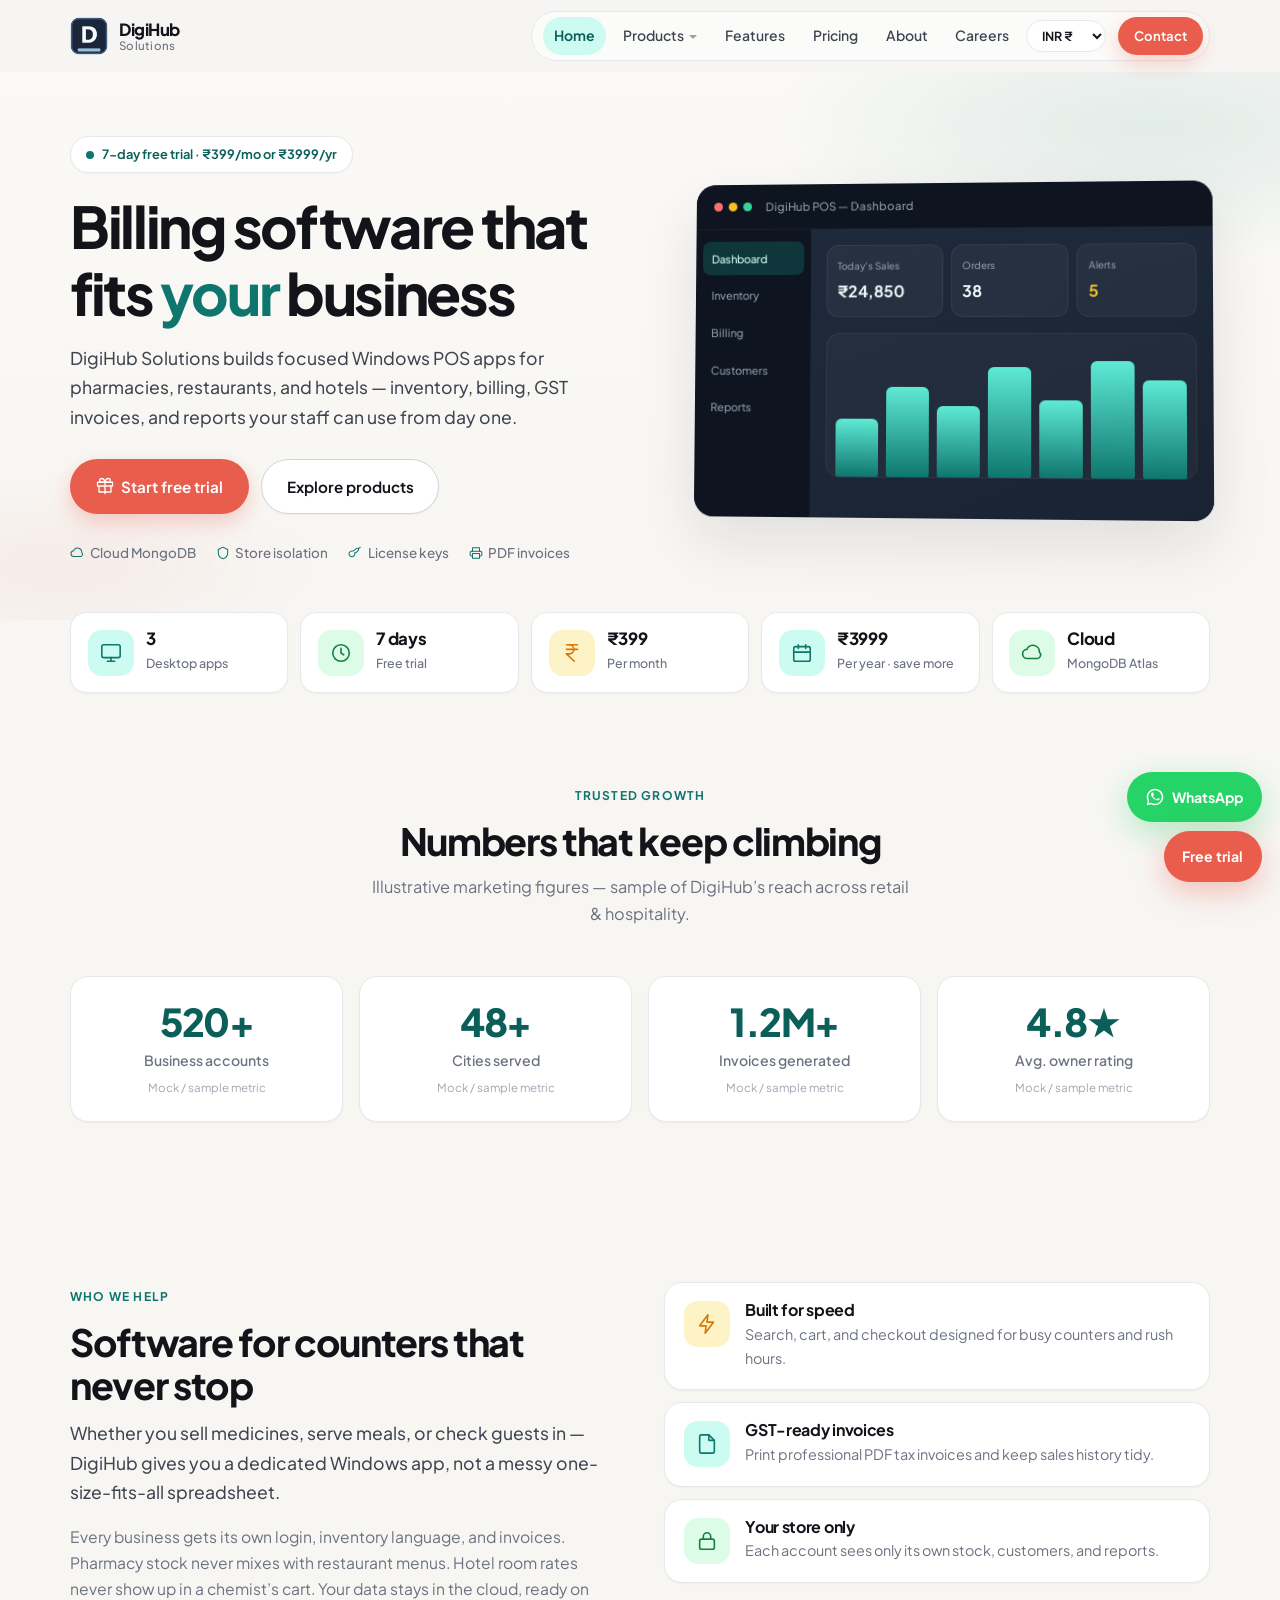
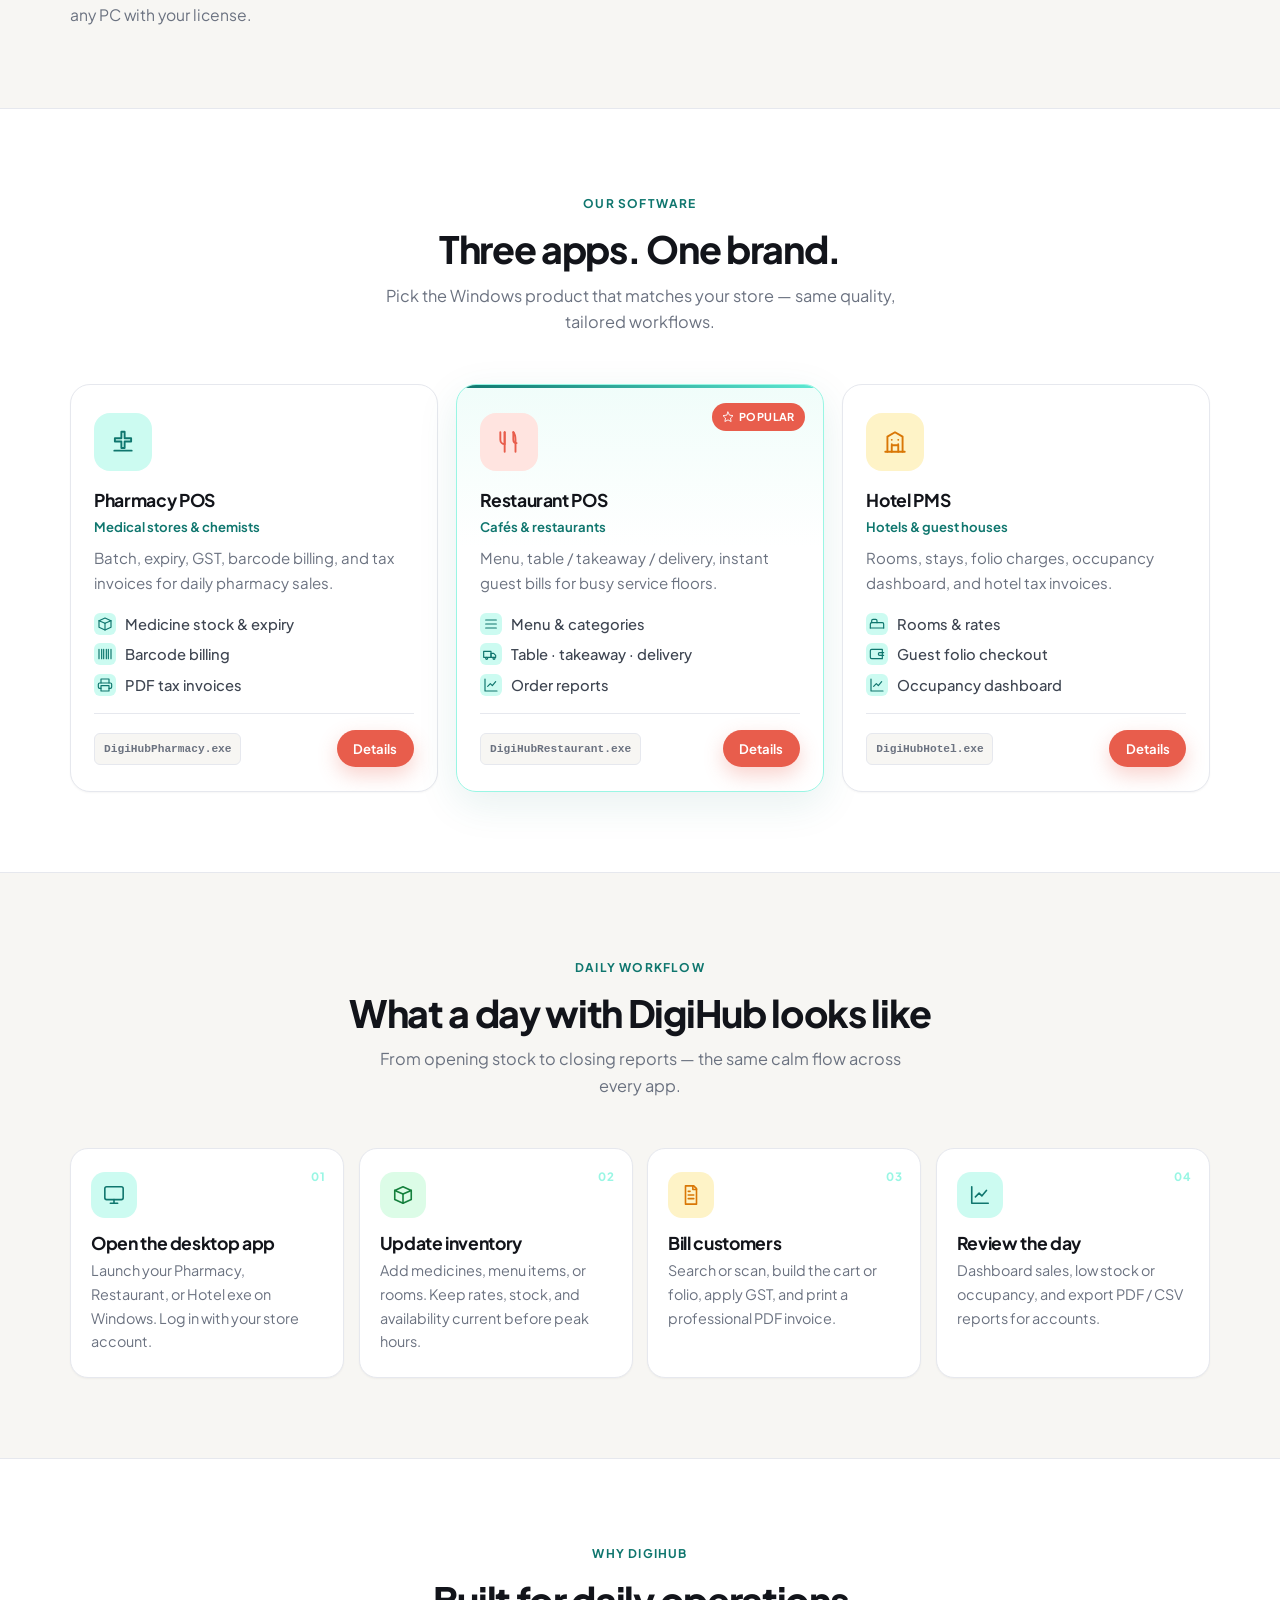
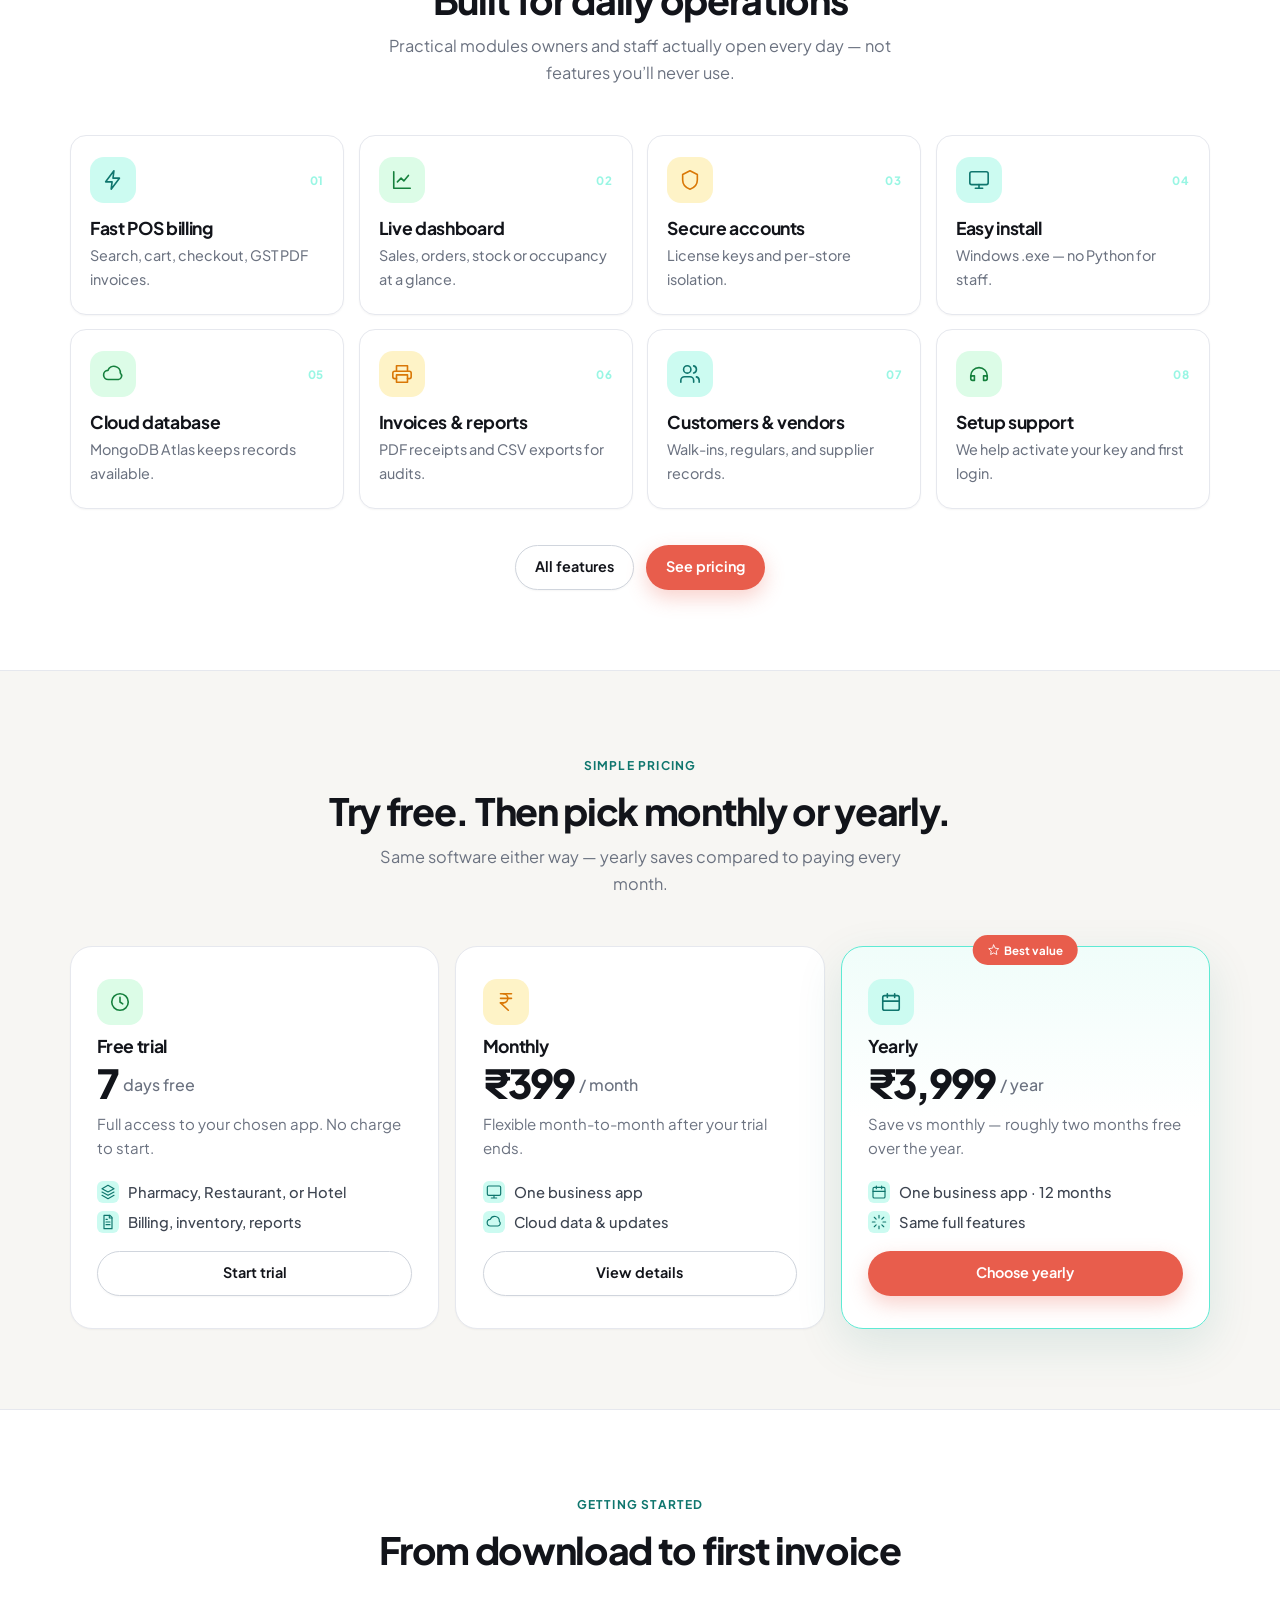
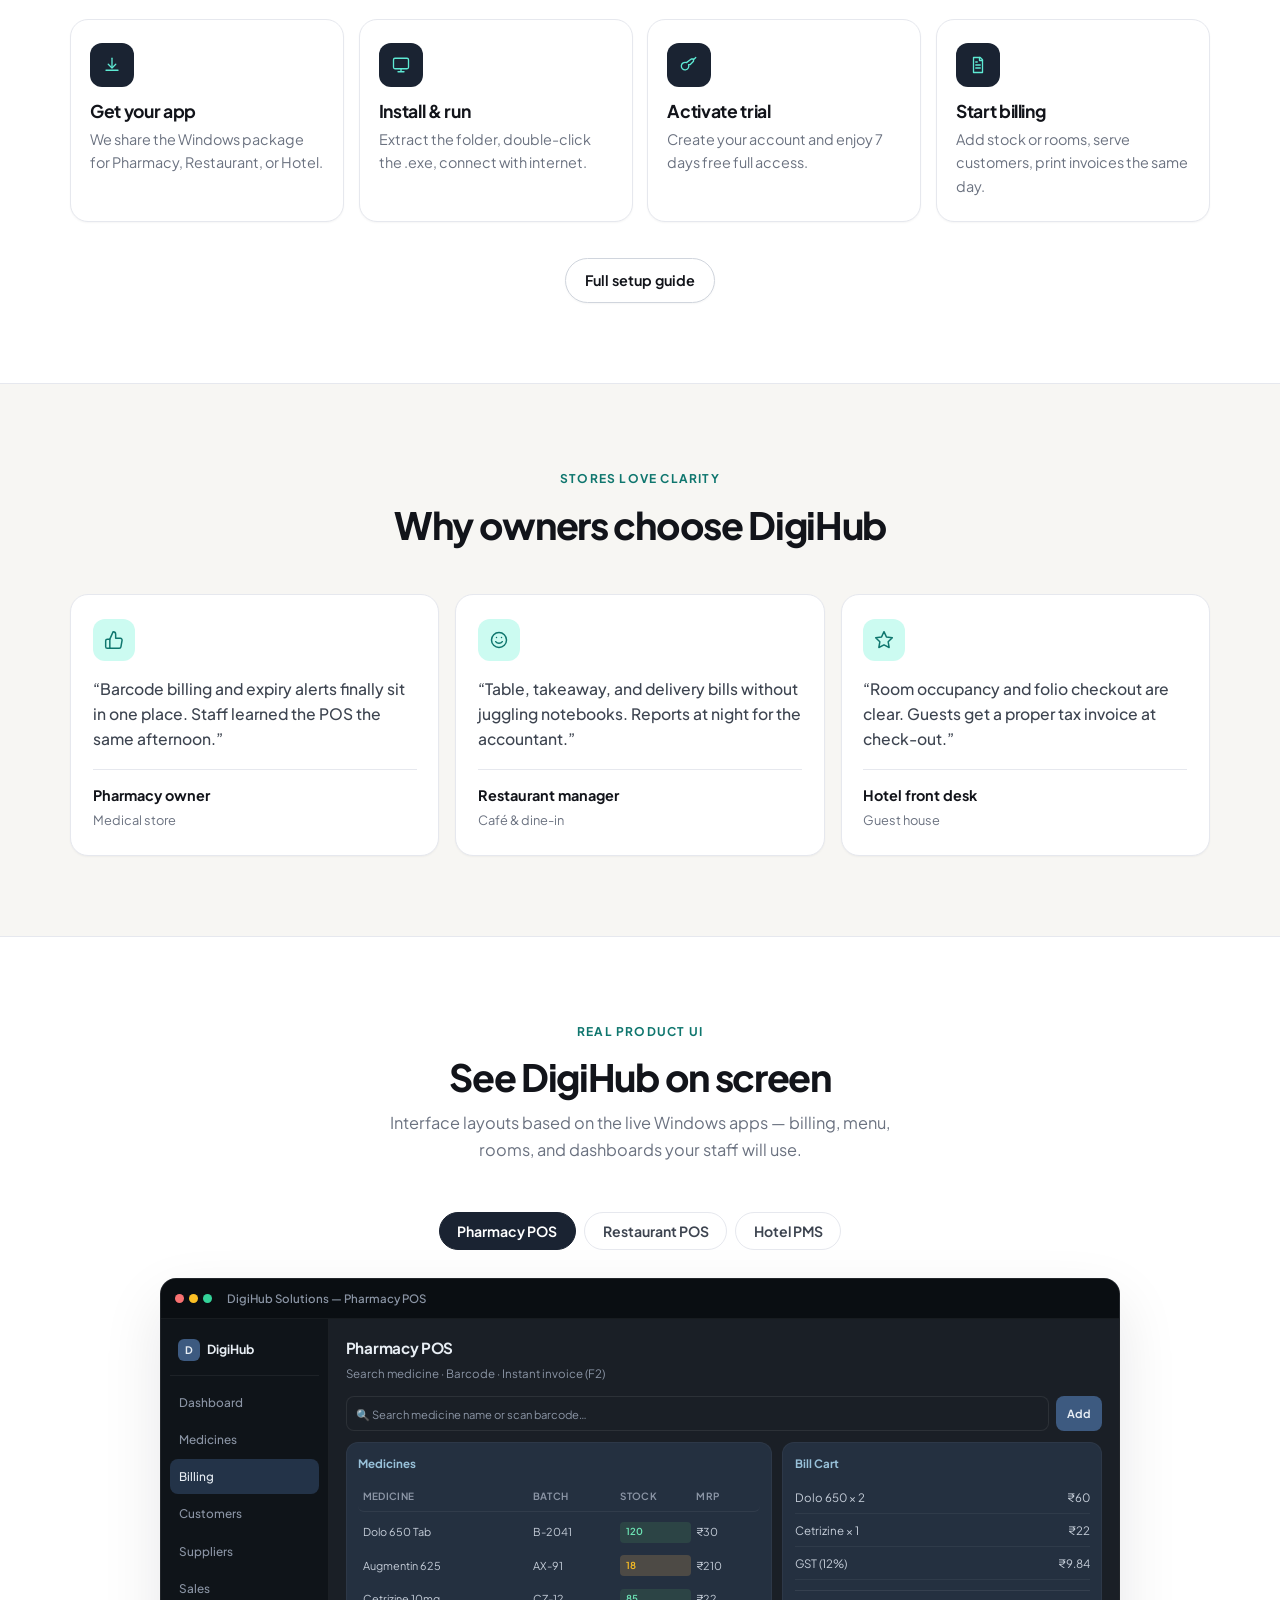
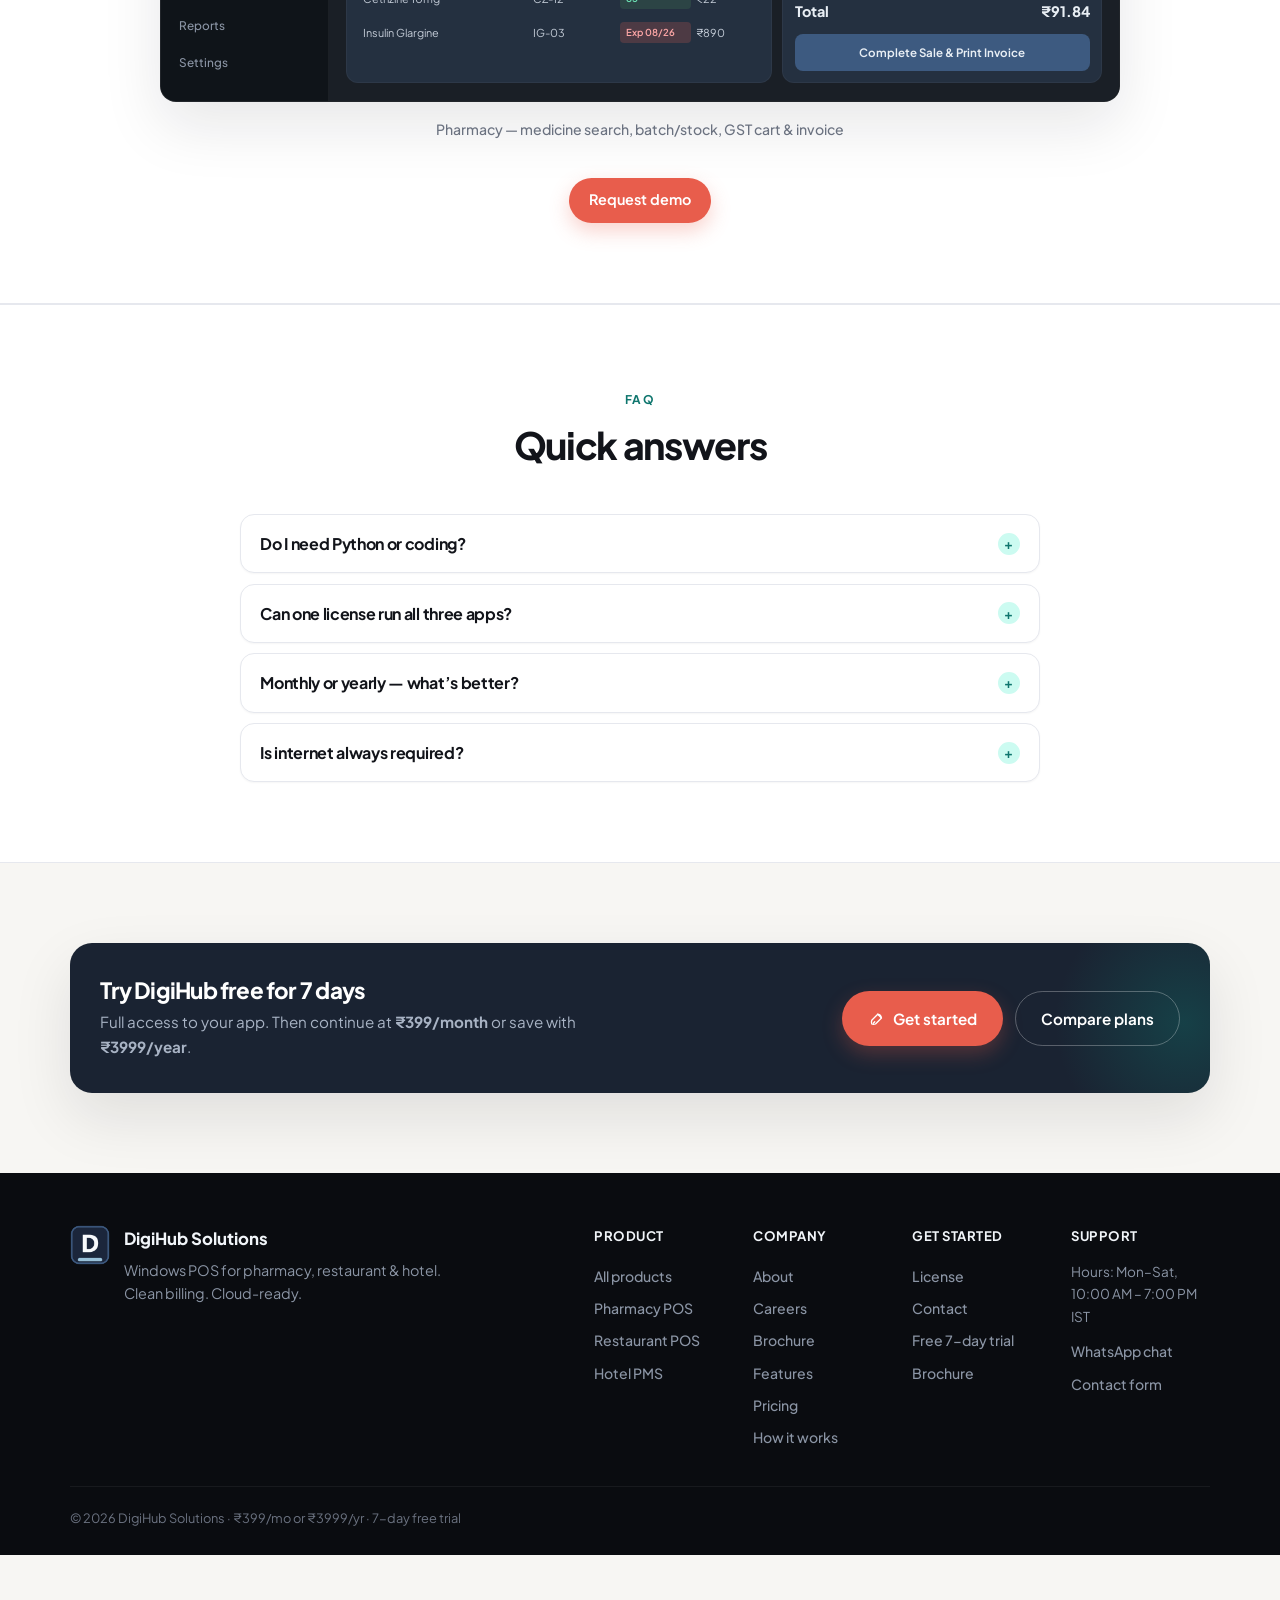
==== index.html @ 0f041eaf "make website" ====
<!DOCTYPE html>
<html lang="en">
<head>
  <meta charset="UTF-8" />
  <meta name="viewport" content="width=device-width, initial-scale=1.0" />
  <meta name="description" content="DigiHub Windows POS for Pharmacy, Restaurant, and Hotel. 7-day free trial, ₹399/month or ₹3999/year." />
  <meta name="theme-color" content="#0f766e" />
  <title>DigiHub Solutions — Pharmacy, Restaurant & Hotel POS</title>
  <link rel="icon" href="assets/logo.png" type="image/png" />
  <link rel="preconnect" href="https://fonts.googleapis.com" />
  <link rel="preconnect" href="https://fonts.gstatic.com" crossorigin />
  <link href="https://fonts.googleapis.com/css2?family=Plus+Jakarta+Sans:ital,wght@0,400;0,500;0,600;0,700;0,800;1,400;1,500&display=swap" rel="stylesheet" />
  <link rel="stylesheet" href="css/styles.css" />
</head>
<body class="has-trial-bar">
  <header class="site-header">
    <div class="container nav">
      <a href="index.html" class="brand" aria-label="DigiHub Solutions home">
        <img src="assets/logo.png" alt="" class="brand-logo" width="36" height="36" />
        <span class="brand-text">
          <strong>DigiHub</strong>
          <span>Solutions</span>
        </span>
      </a>
      <button class="nav-toggle" id="navToggle" aria-label="Open menu" aria-expanded="false" aria-controls="navMenu">
        <span></span><span></span><span></span>
      </button>
      <nav class="nav-menu" id="navMenu" aria-label="Primary">
        <a href="index.html" data-nav="index.html">Home</a>
        <div class="nav-dropdown">
          <a href="products.html" data-nav="products.html,pharmacy.html,restaurant.html,hotel.html">Products</a>
          <div class="nav-dropdown-menu">
            <a href="products.html" data-nav="products.html">All products</a>
            <a href="pharmacy.html" data-nav="pharmacy.html">Pharmacy POS</a>
            <a href="restaurant.html" data-nav="restaurant.html">Restaurant POS</a>
            <a href="hotel.html" data-nav="hotel.html">Hotel PMS</a>
          </div>
        </div>
        <a href="features.html" data-nav="features.html">Features</a>
        <a href="pricing.html" data-nav="pricing.html">Pricing</a>
        <a href="about.html" data-nav="about.html">About</a>
        <a href="careers.html" data-nav="careers.html">Careers</a>
                <select class="currency-select" aria-label="Currency" title="Display currency"></select>
        <a href="contact.html" class="btn btn-sm btn-primary" data-nav="contact.html">Contact</a>
      </nav>
    </div>
  </header>

  <main>
    <section class="hero">
      <div class="hero-bg" aria-hidden="true"></div>
      <div class="hero-orbs" aria-hidden="true"><span></span><span></span><span></span></div>
      <div class="container hero-grid">
        <div class="hero-copy reveal">
          <span class="badge-pill"><span class="pulse"></span> 7-day free trial · ₹399/mo or ₹3999/yr</span>
          <h1>Billing software that fits <em>your</em> business</h1>
          <p class="lead">
            DigiHub Solutions builds focused Windows POS apps for pharmacies, restaurants, and hotels —
            inventory, billing, GST invoices, and reports your staff can use from day one.
          </p>
          <div class="hero-actions">
            <a href="pricing.html" class="btn btn-primary btn-lg"><svg class="ico" viewBox="0 0 24 24" width="18" height="18" fill="none" stroke="currentColor" stroke-width="1.75" stroke-linecap="round" stroke-linejoin="round" aria-hidden="true"><path d="M20 12v8H4v-8"/><path d="M2 7h20v5H2z"/><path d="M12 22V7"/><path d="M12 7H7.5a2.5 2.5 0 0 1 0-5C11 2 12 7 12 7z"/><path d="M12 7h4.5a2.5 2.5 0 0 0 0-5C13 2 12 7 12 7z"/></svg> Start free trial</a>
            <a href="products.html" class="btn btn-ghost btn-lg">Explore products</a>
          </div>
          <ul class="hero-trust">
            <li><svg class="ico" viewBox="0 0 24 24" width="14" height="14" fill="none" stroke="currentColor" stroke-width="1.75" stroke-linecap="round" stroke-linejoin="round" aria-hidden="true"><path d="M18 18H7a5 5 0 0 1-.5-10A7 7 0 0 1 20 11a4 4 0 0 1-2 7z"/></svg> Cloud MongoDB</li>
            <li><svg class="ico" viewBox="0 0 24 24" width="14" height="14" fill="none" stroke="currentColor" stroke-width="1.75" stroke-linecap="round" stroke-linejoin="round" aria-hidden="true"><path d="M12 2l8 4v6c0 5-3.5 8.5-8 10-4.5-1.5-8-5-8-10V6l8-4z"/></svg> Store isolation</li>
            <li><svg class="ico" viewBox="0 0 24 24" width="14" height="14" fill="none" stroke="currentColor" stroke-width="1.75" stroke-linecap="round" stroke-linejoin="round" aria-hidden="true"><path d="M21 2l-2 2m-7.6 7.6a5 5 0 1 1-2.8-2.8L15 4h3v3l-4.6 4.6z"/></svg> License keys</li>
            <li><svg class="ico" viewBox="0 0 24 24" width="14" height="14" fill="none" stroke="currentColor" stroke-width="1.75" stroke-linecap="round" stroke-linejoin="round" aria-hidden="true"><path d="M6 9V3h12v6"/><path d="M6 17H4a2 2 0 0 1-2-2v-4a2 2 0 0 1 2-2h16a2 2 0 0 1 2 2v4a2 2 0 0 1-2 2h-2"/><rect x="6" y="13" width="12" height="8"/></svg> PDF invoices</li>
          </ul>
        </div>
        <div class="hero-visual reveal" aria-hidden="true">
          <div class="mock-window float-soft">
            <div class="mock-titlebar">
              <span class="dot red"></span><span class="dot yellow"></span><span class="dot green"></span>
              <span class="mock-title">DigiHub POS — Dashboard</span>
            </div>
            <div class="mock-body">
              <aside class="mock-sidebar">
                <div class="mock-nav active">Dashboard</div>
                <div class="mock-nav">Inventory</div>
                <div class="mock-nav">Billing</div>
                <div class="mock-nav">Customers</div>
                <div class="mock-nav">Reports</div>
              </aside>
              <div class="mock-main">
                <div class="mock-cards">
                  <div class="mock-card"><span class="mock-label">Today's Sales</span><strong>₹24,850</strong></div>
                  <div class="mock-card"><span class="mock-label">Orders</span><strong>38</strong></div>
                  <div class="mock-card"><span class="mock-label">Alerts</span><strong class="warn">5</strong></div>
                </div>
                <div class="mock-chart">
                  <div class="bar" style="--h:45%"></div>
                  <div class="bar" style="--h:70%"></div>
                  <div class="bar" style="--h:55%"></div>
                  <div class="bar" style="--h:85%"></div>
                  <div class="bar" style="--h:60%"></div>
                  <div class="bar" style="--h:90%"></div>
                  <div class="bar" style="--h:75%"></div>
                </div>
              </div>
            </div>
          </div>
        </div>
      </div>
    </section>

    <section class="section strip-stats">
      <div class="container stats-row stats-row-5">
        <div class="stat-chip"><div class="icon-bubble blue"><svg class="ico" viewBox="0 0 24 24" width="22" height="22" fill="none" stroke="currentColor" stroke-width="1.75" stroke-linecap="round" stroke-linejoin="round" aria-hidden="true"><rect x="2" y="3" width="20" height="14" rx="2"/><path d="M8 21h8M12 17v4"/></svg></div><div><strong>3</strong><span>Desktop apps</span></div></div>
        <div class="stat-chip"><div class="icon-bubble teal"><svg class="ico" viewBox="0 0 24 24" width="22" height="22" fill="none" stroke="currentColor" stroke-width="1.75" stroke-linecap="round" stroke-linejoin="round" aria-hidden="true"><circle cx="12" cy="12" r="9"/><path d="M12 7v5l3 2"/></svg></div><div><strong>7 days</strong><span>Free trial</span></div></div>
        <div class="stat-chip"><div class="icon-bubble gold"><svg class="ico" viewBox="0 0 24 24" width="22" height="22" fill="none" stroke="currentColor" stroke-width="1.75" stroke-linecap="round" stroke-linejoin="round" aria-hidden="true"><path d="M6 3h12"/><path d="M6 8h12"/><path d="M6 13h3"/><path d="M9 13c6.667 0 6.667-10 0-10"/><path d="m6 13 8.5 8"/></svg></div><div><strong>₹399</strong><span>Per month</span></div></div>
        <div class="stat-chip"><div class="icon-bubble blue"><svg class="ico" viewBox="0 0 24 24" width="22" height="22" fill="none" stroke="currentColor" stroke-width="1.75" stroke-linecap="round" stroke-linejoin="round" aria-hidden="true"><rect x="3" y="5" width="18" height="16" rx="2"/><path d="M16 3v4M8 3v4M3 11h18"/></svg></div><div><strong>₹3999</strong><span>Per year · save more</span></div></div>
        <div class="stat-chip"><div class="icon-bubble teal"><svg class="ico" viewBox="0 0 24 24" width="22" height="22" fill="none" stroke="currentColor" stroke-width="1.75" stroke-linecap="round" stroke-linejoin="round" aria-hidden="true"><path d="M18 18H7a5 5 0 0 1-.5-10A7 7 0 0 1 20 11a4 4 0 0 1-2 7z"/></svg></div><div><strong>Cloud</strong><span>MongoDB Atlas</span></div></div>
      </div>
    </section>


    <section class="section">
      <div class="container">
        <div class="section-head">
          <p class="eyebrow">Trusted growth</p>
          <h2>Numbers that keep climbing</h2>
          <p class="section-sub">Illustrative marketing figures — sample of DigiHub’s reach across retail &amp; hospitality.</p>
        </div>
        <div class="stats-showcase">
          <div class="stat-big">
            <div class="num" data-count-to="520" data-count-suffix="+">0</div>
            <div class="label">Business accounts</div>
            <div class="hint">Mock / sample metric</div>
          </div>
          <div class="stat-big">
            <div class="num" data-count-to="48" data-count-suffix="+">0</div>
            <div class="label">Cities served</div>
            <div class="hint">Mock / sample metric</div>
          </div>
          <div class="stat-big">
            <div class="num">1.2M+</div>
            <div class="label">Invoices generated</div>
            <div class="hint">Mock / sample metric</div>
          </div>
          <div class="stat-big">
            <div class="num" data-count-to="4.8" data-count-suffix="★">0</div>
            <div class="label">Avg. owner rating</div>
            <div class="hint">Mock / sample metric</div>
          </div>
        </div>
      </div>
    </section>

    <section class="section">
      <div class="container split-intro">
        <div>
          <p class="eyebrow">Who we help</p>
          <h2>Software for counters that never stop</h2>
          <p class="lead" style="margin-bottom:1rem">
            Whether you sell medicines, serve meals, or check guests in — DigiHub gives you a dedicated Windows app,
            not a messy one-size-fits-all spreadsheet.
          </p>
          <p class="muted-copy">
            Every business gets its own login, inventory language, and invoices. Pharmacy stock never mixes with restaurant menus.
            Hotel room rates never show up in a chemist’s cart. Your data stays in the cloud, ready on any PC with your license.
          </p>
        </div>
        <div class="intro-points">
          <div class="intro-point card-lift"><div class="icon-bubble gold"><svg class="ico" viewBox="0 0 24 24" width="22" height="22" fill="none" stroke="currentColor" stroke-width="1.75" stroke-linecap="round" stroke-linejoin="round" aria-hidden="true"><path d="M13 2L4 14h7l-1 8 9-12h-7l1-8z"/></svg></div><div><h3>Built for speed</h3><p>Search, cart, and checkout designed for busy counters and rush hours.</p></div></div>
          <div class="intro-point card-lift"><div class="icon-bubble blue"><svg class="ico" viewBox="0 0 24 24" width="22" height="22" fill="none" stroke="currentColor" stroke-width="1.75" stroke-linecap="round" stroke-linejoin="round" aria-hidden="true"><path d="M14 2H6a2 2 0 0 0-2 2v16a2 2 0 0 0 2 2h12a2 2 0 0 0 2-2V8z"/><path d="M14 2v6h6"/></svg></div><div><h3>GST-ready invoices</h3><p>Print professional PDF tax invoices and keep sales history tidy.</p></div></div>
          <div class="intro-point card-lift"><div class="icon-bubble teal"><svg class="ico" viewBox="0 0 24 24" width="22" height="22" fill="none" stroke="currentColor" stroke-width="1.75" stroke-linecap="round" stroke-linejoin="round" aria-hidden="true"><rect x="4" y="10" width="16" height="11" rx="2"/><path d="M8 10V7a4 4 0 0 1 8 0v3"/></svg></div><div><h3>Your store only</h3><p>Each account sees only its own stock, customers, and reports.</p></div></div>
        </div>
      </div>
    </section>

    <section class="section section-alt">
      <div class="container">
        <div class="section-head">
          <p class="eyebrow">Our software</p>
          <h2>Three apps. One brand.</h2>
          <p class="section-sub">Pick the Windows product that matches your store — same quality, tailored workflows.</p>
        </div>
        <div class="product-grid">
          <article class="product-card card-lift">
            <div class="product-icon pharmacy"><svg class="ico" viewBox="0 0 24 24" width="26" height="26" fill="none" stroke="currentColor" stroke-width="1.75" stroke-linecap="round" stroke-linejoin="round" aria-hidden="true"><path d="M10.5 2.5h3v6h6v3h-6v6h-3v-6h-6v-3h6z"/><path d="M4 20h16"/></svg></div>
            <h3>Pharmacy POS</h3>
            <p class="product-tag">Medical stores &amp; chemists</p>
            <p>Batch, expiry, GST, barcode billing, and tax invoices for daily pharmacy sales.</p>
            <ul class="icon-list compact">
              <li><span class="li-ico"><svg class="ico" viewBox="0 0 24 24" width="16" height="16" fill="none" stroke="currentColor" stroke-width="1.75" stroke-linecap="round" stroke-linejoin="round" aria-hidden="true"><path d="M3 7l9-4 9 4-9 4-9-4z"/><path d="M3 7v10l9 4 9-4V7"/><path d="M12 11v10"/></svg></span>Medicine stock &amp; expiry</li>
              <li><span class="li-ico"><svg class="ico" viewBox="0 0 24 24" width="16" height="16" fill="none" stroke="currentColor" stroke-width="1.75" stroke-linecap="round" stroke-linejoin="round" aria-hidden="true"><path d="M3 5v14M7 5v14M10 5v14M14 5v14M17 5v14M21 5v14"/></svg></span>Barcode billing</li>
              <li><span class="li-ico"><svg class="ico" viewBox="0 0 24 24" width="16" height="16" fill="none" stroke="currentColor" stroke-width="1.75" stroke-linecap="round" stroke-linejoin="round" aria-hidden="true"><path d="M6 9V3h12v6"/><path d="M6 17H4a2 2 0 0 1-2-2v-4a2 2 0 0 1 2-2h16a2 2 0 0 1 2 2v4a2 2 0 0 1-2 2h-2"/><rect x="6" y="13" width="12" height="8"/></svg></span>PDF tax invoices</li>
            </ul>
            <div class="product-foot">
              <span class="pill">DigiHubPharmacy.exe</span>
              <a href="pharmacy.html" class="btn btn-sm btn-primary">Details</a>
            </div>
          </article>
          <article class="product-card featured card-lift">
            <div class="product-badge"><svg class="ico" viewBox="0 0 24 24" width="12" height="12" fill="none" stroke="currentColor" stroke-width="1.75" stroke-linecap="round" stroke-linejoin="round" aria-hidden="true"><path d="M12 2l2.9 6.3L22 9.3l-5 4.9 1.2 6.8L12 17.8 5.8 21l1.2-6.8-5-4.9 7.1-1z"/></svg> Popular</div>
            <div class="product-icon restaurant"><svg class="ico" viewBox="0 0 24 24" width="26" height="26" fill="none" stroke="currentColor" stroke-width="1.75" stroke-linecap="round" stroke-linejoin="round" aria-hidden="true"><path d="M4 3v7a4 4 0 0 0 4 4h0V3"/><path d="M8 3v18"/><path d="M16 3c2 2 2 4 2 7v11"/><path d="M16 3v7c0 2 1 3 3 3"/></svg></div>
            <h3>Restaurant POS</h3>
            <p class="product-tag">Cafés &amp; restaurants</p>
            <p>Menu, table / takeaway / delivery, instant guest bills for busy service floors.</p>
            <ul class="icon-list compact">
              <li><span class="li-ico"><svg class="ico" viewBox="0 0 24 24" width="16" height="16" fill="none" stroke="currentColor" stroke-width="1.75" stroke-linecap="round" stroke-linejoin="round" aria-hidden="true"><path d="M4 6h16M4 12h16M4 18h16"/></svg></span>Menu &amp; categories</li>
              <li><span class="li-ico"><svg class="ico" viewBox="0 0 24 24" width="16" height="16" fill="none" stroke="currentColor" stroke-width="1.75" stroke-linecap="round" stroke-linejoin="round" aria-hidden="true"><path d="M1 8h11v9H1z"/><path d="M12 11h4l3 3v3h-7v-6z"/><circle cx="5.5" cy="18.5" r="1.5"/><circle cx="16.5" cy="18.5" r="1.5"/></svg></span>Table · takeaway · delivery</li>
              <li><span class="li-ico"><svg class="ico" viewBox="0 0 24 24" width="16" height="16" fill="none" stroke="currentColor" stroke-width="1.75" stroke-linecap="round" stroke-linejoin="round" aria-hidden="true"><path d="M3 3v18h18"/><path d="M7 14l4-4 3 3 5-6"/></svg></span>Order reports</li>
            </ul>
            <div class="product-foot">
              <span class="pill">DigiHubRestaurant.exe</span>
              <a href="restaurant.html" class="btn btn-sm btn-primary">Details</a>
            </div>
          </article>
          <article class="product-card card-lift">
            <div class="product-icon hotel"><svg class="ico" viewBox="0 0 24 24" width="26" height="26" fill="none" stroke="currentColor" stroke-width="1.75" stroke-linecap="round" stroke-linejoin="round" aria-hidden="true"><path d="M3 21h18"/><path d="M5 21V7l7-4 7 4v14"/><path d="M9 21v-6h6v6"/><path d="M9 10h.01M15 10h.01M9 14h.01M15 14h.01"/></svg></div>
            <h3>Hotel PMS</h3>
            <p class="product-tag">Hotels &amp; guest houses</p>
            <p>Rooms, stays, folio charges, occupancy dashboard, and hotel tax invoices.</p>
            <ul class="icon-list compact">
              <li><span class="li-ico"><svg class="ico" viewBox="0 0 24 24" width="16" height="16" fill="none" stroke="currentColor" stroke-width="1.75" stroke-linecap="round" stroke-linejoin="round" aria-hidden="true"><path d="M2 18v-6a2 2 0 0 1 2-2h16a2 2 0 0 1 2 2v6"/><path d="M2 18h20"/><path d="M4 10V7a2 2 0 0 1 2-2h4a2 2 0 0 1 2 2v3"/></svg></span>Rooms &amp; rates</li>
              <li><span class="li-ico"><svg class="ico" viewBox="0 0 24 24" width="16" height="16" fill="none" stroke="currentColor" stroke-width="1.75" stroke-linecap="round" stroke-linejoin="round" aria-hidden="true"><path d="M2 7a2 2 0 0 1 2-2h16v14H4a2 2 0 0 1-2-2V7z"/><path d="M22 10h-6a2 2 0 0 0 0 4h6"/></svg></span>Guest folio checkout</li>
              <li><span class="li-ico"><svg class="ico" viewBox="0 0 24 24" width="16" height="16" fill="none" stroke="currentColor" stroke-width="1.75" stroke-linecap="round" stroke-linejoin="round" aria-hidden="true"><path d="M3 3v18h18"/><path d="M7 14l4-4 3 3 5-6"/></svg></span>Occupancy dashboard</li>
            </ul>
            <div class="product-foot">
              <span class="pill">DigiHubHotel.exe</span>
              <a href="hotel.html" class="btn btn-sm btn-primary">Details</a>
            </div>
          </article>
        </div>
      </div>
    </section>

    <section class="section">
      <div class="container">
        <div class="section-head">
          <p class="eyebrow">Daily workflow</p>
          <h2>What a day with DigiHub looks like</h2>
          <p class="section-sub">From opening stock to closing reports — the same calm flow across every app.</p>
        </div>
        <div class="workflow-grid">
          <article class="workflow-card card-lift">
            <span class="wf-num">01</span>
            <div class="icon-bubble blue"><svg class="ico" viewBox="0 0 24 24" width="22" height="22" fill="none" stroke="currentColor" stroke-width="1.75" stroke-linecap="round" stroke-linejoin="round" aria-hidden="true"><rect x="2" y="3" width="20" height="14" rx="2"/><path d="M8 21h8M12 17v4"/></svg></div>
            <h3>Open the desktop app</h3>
            <p>Launch your Pharmacy, Restaurant, or Hotel exe on Windows. Log in with your store account.</p>
          </article>
          <article class="workflow-card card-lift">
            <span class="wf-num">02</span>
            <div class="icon-bubble teal"><svg class="ico" viewBox="0 0 24 24" width="22" height="22" fill="none" stroke="currentColor" stroke-width="1.75" stroke-linecap="round" stroke-linejoin="round" aria-hidden="true"><path d="M3 7l9-4 9 4-9 4-9-4z"/><path d="M3 7v10l9 4 9-4V7"/><path d="M12 11v10"/></svg></div>
            <h3>Update inventory</h3>
            <p>Add medicines, menu items, or rooms. Keep rates, stock, and availability current before peak hours.</p>
          </article>
          <article class="workflow-card card-lift">
            <span class="wf-num">03</span>
            <div class="icon-bubble gold"><svg class="ico" viewBox="0 0 24 24" width="22" height="22" fill="none" stroke="currentColor" stroke-width="1.75" stroke-linecap="round" stroke-linejoin="round" aria-hidden="true"><path d="M6 2h9l3 3v17H6z"/><path d="M14 2v4h4"/><path d="M9 12h6M9 16h6M9 8h2"/></svg></div>
            <h3>Bill customers</h3>
            <p>Search or scan, build the cart or folio, apply GST, and print a professional PDF invoice.</p>
          </article>
          <article class="workflow-card card-lift">
            <span class="wf-num">04</span>
            <div class="icon-bubble blue"><svg class="ico" viewBox="0 0 24 24" width="22" height="22" fill="none" stroke="currentColor" stroke-width="1.75" stroke-linecap="round" stroke-linejoin="round" aria-hidden="true"><path d="M3 3v18h18"/><path d="M7 14l4-4 3 3 5-6"/></svg></div>
            <h3>Review the day</h3>
            <p>Dashboard sales, low stock or occupancy, and export PDF / CSV reports for accounts.</p>
          </article>
        </div>
      </div>
    </section>

    <section class="section section-alt">
      <div class="container">
        <div class="section-head">
          <p class="eyebrow">Why DigiHub</p>
          <h2>Built for daily operations</h2>
          <p class="section-sub">Practical modules owners and staff actually open every day — not features you’ll never use.</p>
        </div>
        <div class="feature-grid">
          <div class="feature card-lift">
            <div class="feature-top">
              <div class="icon-bubble blue"><svg class="ico" viewBox="0 0 24 24" width="22" height="22" fill="none" stroke="currentColor" stroke-width="1.75" stroke-linecap="round" stroke-linejoin="round" aria-hidden="true"><path d="M13 2L4 14h7l-1 8 9-12h-7l1-8z"/></svg></div>
              <span class="feature-num">01</span>
            </div>
            <h3>Fast POS billing</h3>
            <p>Search, cart, checkout, GST PDF invoices.</p>
          </div>
          <div class="feature card-lift">
            <div class="feature-top">
              <div class="icon-bubble teal"><svg class="ico" viewBox="0 0 24 24" width="22" height="22" fill="none" stroke="currentColor" stroke-width="1.75" stroke-linecap="round" stroke-linejoin="round" aria-hidden="true"><path d="M3 3v18h18"/><path d="M7 14l4-4 3 3 5-6"/></svg></div>
              <span class="feature-num">02</span>
            </div>
            <h3>Live dashboard</h3>
            <p>Sales, orders, stock or occupancy at a glance.</p>
          </div>
          <div class="feature card-lift">
            <div class="feature-top">
              <div class="icon-bubble gold"><svg class="ico" viewBox="0 0 24 24" width="22" height="22" fill="none" stroke="currentColor" stroke-width="1.75" stroke-linecap="round" stroke-linejoin="round" aria-hidden="true"><path d="M12 2l8 4v6c0 5-3.5 8.5-8 10-4.5-1.5-8-5-8-10V6l8-4z"/></svg></div>
              <span class="feature-num">03</span>
            </div>
            <h3>Secure accounts</h3>
            <p>License keys and per-store isolation.</p>
          </div>
          <div class="feature card-lift">
            <div class="feature-top">
              <div class="icon-bubble blue"><svg class="ico" viewBox="0 0 24 24" width="22" height="22" fill="none" stroke="currentColor" stroke-width="1.75" stroke-linecap="round" stroke-linejoin="round" aria-hidden="true"><rect x="2" y="3" width="20" height="14" rx="2"/><path d="M8 21h8M12 17v4"/></svg></div>
              <span class="feature-num">04</span>
            </div>
            <h3>Easy install</h3>
            <p>Windows .exe — no Python for staff.</p>
          </div>
          <div class="feature card-lift">
            <div class="feature-top">
              <div class="icon-bubble teal"><svg class="ico" viewBox="0 0 24 24" width="22" height="22" fill="none" stroke="currentColor" stroke-width="1.75" stroke-linecap="round" stroke-linejoin="round" aria-hidden="true"><path d="M18 18H7a5 5 0 0 1-.5-10A7 7 0 0 1 20 11a4 4 0 0 1-2 7z"/></svg></div>
              <span class="feature-num">05</span>
            </div>
            <h3>Cloud database</h3>
            <p>MongoDB Atlas keeps records available.</p>
          </div>
          <div class="feature card-lift">
            <div class="feature-top">
              <div class="icon-bubble gold"><svg class="ico" viewBox="0 0 24 24" width="22" height="22" fill="none" stroke="currentColor" stroke-width="1.75" stroke-linecap="round" stroke-linejoin="round" aria-hidden="true"><path d="M6 9V3h12v6"/><path d="M6 17H4a2 2 0 0 1-2-2v-4a2 2 0 0 1 2-2h16a2 2 0 0 1 2 2v4a2 2 0 0 1-2 2h-2"/><rect x="6" y="13" width="12" height="8"/></svg></div>
              <span class="feature-num">06</span>
            </div>
            <h3>Invoices &amp; reports</h3>
            <p>PDF receipts and CSV exports for audits.</p>
          </div>
          <div class="feature card-lift">
            <div class="feature-top">
              <div class="icon-bubble blue"><svg class="ico" viewBox="0 0 24 24" width="22" height="22" fill="none" stroke="currentColor" stroke-width="1.75" stroke-linecap="round" stroke-linejoin="round" aria-hidden="true"><path d="M16 21v-2a4 4 0 0 0-4-4H6a4 4 0 0 0-4 4v2"/><circle cx="9" cy="7" r="4"/><path d="M22 21v-2a4 4 0 0 0-3-3.87"/><path d="M16 3.13a4 4 0 0 1 0 7.75"/></svg></div>
              <span class="feature-num">07</span>
            </div>
            <h3>Customers &amp; vendors</h3>
            <p>Walk-ins, regulars, and supplier records.</p>
          </div>
          <div class="feature card-lift">
            <div class="feature-top">
              <div class="icon-bubble teal"><svg class="ico" viewBox="0 0 24 24" width="22" height="22" fill="none" stroke="currentColor" stroke-width="1.75" stroke-linecap="round" stroke-linejoin="round" aria-hidden="true"><path d="M3 14v3a2 2 0 0 0 2 2h2v-5H5a2 2 0 0 0-2 2z"/><path d="M21 14v3a2 2 0 0 1-2 2h-2v-5h2a2 2 0 0 1 2 2z"/><path d="M3 14a9 9 0 0 1 18 0"/></svg></div>
              <span class="feature-num">08</span>
            </div>
            <h3>Setup support</h3>
            <p>We help activate your key and first login.</p>
          </div>
        </div>
        <p class="center-actions">
          <a href="features.html" class="btn btn-ghost">All features</a>
          <a href="pricing.html" class="btn btn-primary">See pricing</a>
        </p>
      </div>
    </section>

    <section class="section">
      <div class="container">
        <div class="section-head">
          <p class="eyebrow">Simple pricing</p>
          <h2>Try free. Then pick monthly or yearly.</h2>
          <p class="section-sub">Same software either way — yearly saves compared to paying every month.</p>
        </div>
        <div class="home-pricing">
          <article class="pricing-card card-lift">
            <div class="price-icon"><div class="icon-bubble teal"><svg class="ico" viewBox="0 0 24 24" width="22" height="22" fill="none" stroke="currentColor" stroke-width="1.75" stroke-linecap="round" stroke-linejoin="round" aria-hidden="true"><circle cx="12" cy="12" r="9"/><path d="M12 7v5l3 2"/></svg></div></div>
            <h3>Free trial</h3>
            <div class="price-amount compact">
              <span class="num">7</span>
              <span class="period">days free</span>
            </div>
            <p class="price-sub">Full access to your chosen app. No charge to start.</p>
            <ul class="icon-list compact">
              <li><span class="li-ico"><svg class="ico" viewBox="0 0 24 24" width="16" height="16" fill="none" stroke="currentColor" stroke-width="1.75" stroke-linecap="round" stroke-linejoin="round" aria-hidden="true"><path d="M12 2l9 5-9 5-9-5 9-5z"/><path d="M3 12l9 5 9-5"/><path d="M3 17l9 5 9-5"/></svg></span>Pharmacy, Restaurant, or Hotel</li>
              <li><span class="li-ico"><svg class="ico" viewBox="0 0 24 24" width="16" height="16" fill="none" stroke="currentColor" stroke-width="1.75" stroke-linecap="round" stroke-linejoin="round" aria-hidden="true"><path d="M6 2h9l3 3v17H6z"/><path d="M14 2v4h4"/><path d="M9 12h6M9 16h6M9 8h2"/></svg></span>Billing, inventory, reports</li>
            </ul>
            <a href="contact.html" class="btn btn-ghost btn-block">Start trial</a>
          </article>
          <article class="pricing-card card-lift">
            <div class="price-icon"><div class="icon-bubble gold"><svg class="ico" viewBox="0 0 24 24" width="22" height="22" fill="none" stroke="currentColor" stroke-width="1.75" stroke-linecap="round" stroke-linejoin="round" aria-hidden="true"><path d="M6 3h12"/><path d="M6 8h12"/><path d="M6 13h3"/><path d="M9 13c6.667 0 6.667-10 0-10"/><path d="m6 13 8.5 8"/></svg></div></div>
            <h3>Monthly</h3>
            <div class="price-amount compact">
              <span class="num" data-price="monthly">₹399</span>
              <span class="period">/ month</span>
            </div>
            <p class="price-sub">Flexible month-to-month after your trial ends.</p>
            <ul class="icon-list compact">
              <li><span class="li-ico"><svg class="ico" viewBox="0 0 24 24" width="16" height="16" fill="none" stroke="currentColor" stroke-width="1.75" stroke-linecap="round" stroke-linejoin="round" aria-hidden="true"><rect x="2" y="3" width="20" height="14" rx="2"/><path d="M8 21h8M12 17v4"/></svg></span>One business app</li>
              <li><span class="li-ico"><svg class="ico" viewBox="0 0 24 24" width="16" height="16" fill="none" stroke="currentColor" stroke-width="1.75" stroke-linecap="round" stroke-linejoin="round" aria-hidden="true"><path d="M18 18H7a5 5 0 0 1-.5-10A7 7 0 0 1 20 11a4 4 0 0 1-2 7z"/></svg></span>Cloud data &amp; updates</li>
            </ul>
            <a href="pricing.html" class="btn btn-ghost btn-block">View details</a>
          </article>
          <article class="pricing-card featured-price card-lift">
            <div class="price-badge"><svg class="ico" viewBox="0 0 24 24" width="12" height="12" fill="none" stroke="currentColor" stroke-width="1.75" stroke-linecap="round" stroke-linejoin="round" aria-hidden="true"><path d="M12 2l2.9 6.3L22 9.3l-5 4.9 1.2 6.8L12 17.8 5.8 21l1.2-6.8-5-4.9 7.1-1z"/></svg> Best value</div>
            <div class="price-icon"><div class="icon-bubble blue"><svg class="ico" viewBox="0 0 24 24" width="22" height="22" fill="none" stroke="currentColor" stroke-width="1.75" stroke-linecap="round" stroke-linejoin="round" aria-hidden="true"><rect x="3" y="5" width="18" height="16" rx="2"/><path d="M16 3v4M8 3v4M3 11h18"/></svg></div></div>
            <h3>Yearly</h3>
            <div class="price-amount compact">
              <span class="num" data-price="yearly">₹3999</span>
              <span class="period">/ year</span>
            </div>
            <p class="price-sub">Save vs monthly — roughly two months free over the year.</p>
            <ul class="icon-list compact">
              <li><span class="li-ico"><svg class="ico" viewBox="0 0 24 24" width="16" height="16" fill="none" stroke="currentColor" stroke-width="1.75" stroke-linecap="round" stroke-linejoin="round" aria-hidden="true"><rect x="3" y="5" width="18" height="16" rx="2"/><path d="M16 3v4M8 3v4M3 11h18"/></svg></span>One business app · 12 months</li>
              <li><span class="li-ico"><svg class="ico" viewBox="0 0 24 24" width="16" height="16" fill="none" stroke="currentColor" stroke-width="1.75" stroke-linecap="round" stroke-linejoin="round" aria-hidden="true"><path d="M12 2v4M12 18v4M4.9 4.9l2.8 2.8M16.3 16.3l2.8 2.8M2 12h4M18 12h4M4.9 19.1l2.8-2.8M16.3 7.7l2.8-2.8"/></svg></span>Same full features</li>
            </ul>
            <a href="contact.html" class="btn btn-primary btn-block">Choose yearly</a>
          </article>
        </div>
      </div>
    </section>

    <section class="section section-alt">
      <div class="container">
        <div class="section-head">
          <p class="eyebrow">Getting started</p>
          <h2>From download to first invoice</h2>
        </div>
        <ol class="steps">
          <li class="step card-lift"><span class="step-num"><svg class="ico" viewBox="0 0 24 24" width="18" height="18" fill="none" stroke="currentColor" stroke-width="1.75" stroke-linecap="round" stroke-linejoin="round" aria-hidden="true"><path d="M12 3v12"/><path d="M7 11l5 5 5-5"/><path d="M4 19h16"/></svg></span><div><h3>Get your app</h3><p>We share the Windows package for Pharmacy, Restaurant, or Hotel.</p></div></li>
          <li class="step card-lift"><span class="step-num"><svg class="ico" viewBox="0 0 24 24" width="18" height="18" fill="none" stroke="currentColor" stroke-width="1.75" stroke-linecap="round" stroke-linejoin="round" aria-hidden="true"><rect x="2" y="3" width="20" height="14" rx="2"/><path d="M8 21h8M12 17v4"/></svg></span><div><h3>Install &amp; run</h3><p>Extract the folder, double-click the .exe, connect with internet.</p></div></li>
          <li class="step card-lift"><span class="step-num"><svg class="ico" viewBox="0 0 24 24" width="18" height="18" fill="none" stroke="currentColor" stroke-width="1.75" stroke-linecap="round" stroke-linejoin="round" aria-hidden="true"><path d="M21 2l-2 2m-7.6 7.6a5 5 0 1 1-2.8-2.8L15 4h3v3l-4.6 4.6z"/></svg></span><div><h3>Activate trial</h3><p>Create your account and enjoy 7 days free full access.</p></div></li>
          <li class="step card-lift"><span class="step-num"><svg class="ico" viewBox="0 0 24 24" width="18" height="18" fill="none" stroke="currentColor" stroke-width="1.75" stroke-linecap="round" stroke-linejoin="round" aria-hidden="true"><path d="M6 2h9l3 3v17H6z"/><path d="M14 2v4h4"/><path d="M9 12h6M9 16h6M9 8h2"/></svg></span><div><h3>Start billing</h3><p>Add stock or rooms, serve customers, print invoices the same day.</p></div></li>
        </ol>
        <p class="center-actions"><a href="how-it-works.html" class="btn btn-ghost">Full setup guide</a></p>
      </div>
    </section>

    <section class="section">
      <div class="container">
        <div class="section-head">
          <p class="eyebrow">Stores love clarity</p>
          <h2>Why owners choose DigiHub</h2>
        </div>
        <div class="testimonial-grid">
          <blockquote class="quote-card card-lift">
            <div class="quote-ico"><svg class="ico" viewBox="0 0 24 24" width="20" height="20" fill="none" stroke="currentColor" stroke-width="1.75" stroke-linecap="round" stroke-linejoin="round" aria-hidden="true"><path d="M14 9V5a3 3 0 0 0-3-3l-4 9v11h11.3a2 2 0 0 0 2-1.7l1.4-8a2 2 0 0 0-2-2.3H14z"/><path d="M7 22H4a2 2 0 0 1-2-2v-7a2 2 0 0 1 2-2h3"/></svg></div>
            <p>“Barcode billing and expiry alerts finally sit in one place. Staff learned the POS the same afternoon.”</p>
            <footer><strong>Pharmacy owner</strong><span>Medical store</span></footer>
          </blockquote>
          <blockquote class="quote-card card-lift">
            <div class="quote-ico"><svg class="ico" viewBox="0 0 24 24" width="20" height="20" fill="none" stroke="currentColor" stroke-width="1.75" stroke-linecap="round" stroke-linejoin="round" aria-hidden="true"><circle cx="12" cy="12" r="9"/><path d="M8 14s1.5 2 4 2 4-2 4-2"/><path d="M9 9h.01M15 9h.01"/></svg></div>
            <p>“Table, takeaway, and delivery bills without juggling notebooks. Reports at night for the accountant.”</p>
            <footer><strong>Restaurant manager</strong><span>Café &amp; dine-in</span></footer>
          </blockquote>
          <blockquote class="quote-card card-lift">
            <div class="quote-ico"><svg class="ico" viewBox="0 0 24 24" width="20" height="20" fill="none" stroke="currentColor" stroke-width="1.75" stroke-linecap="round" stroke-linejoin="round" aria-hidden="true"><path d="M12 2l2.9 6.3L22 9.3l-5 4.9 1.2 6.8L12 17.8 5.8 21l1.2-6.8-5-4.9 7.1-1z"/></svg></div>
            <p>“Room occupancy and folio checkout are clear. Guests get a proper tax invoice at check-out.”</p>
            <footer><strong>Hotel front desk</strong><span>Guest house</span></footer>
          </blockquote>
        </div>
      </div>
    </section>


    <section class="section section-alt shot-section" id="screenshots">
      <div class="container">
        <div class="section-head">
          <p class="eyebrow">Real product UI</p>
          <h2>See DigiHub on screen</h2>
          <p class="section-sub">Interface layouts based on the live Windows apps — billing, menu, rooms, and dashboards your staff will use.</p>
        </div>
        <div class="shot-tabs" role="tablist">
          <button type="button" class="shot-tab active" data-shot="pharmacy" role="tab" aria-selected="true">Pharmacy POS</button>
          <button type="button" class="shot-tab" data-shot="restaurant" role="tab" aria-selected="false">Restaurant POS</button>
          <button type="button" class="shot-tab" data-shot="hotel" role="tab" aria-selected="false">Hotel PMS</button>
        </div>
        <div class="shot-stage">
          <div class="shot-panel active" data-shot-panel="pharmacy">
<div class="app-shot" role="img" aria-label="DigiHub Pharmacy POS screenshot">
  <div class="app-shot-bar"><span class="dots"><i></i><i></i><i></i></span> DigiHub Solutions — Pharmacy POS</div>
  <div class="app-shot-body">
    <aside class="app-side">
      <div class="app-brand"><span>D</span> DigiHub</div>
      <nav>
        <a href="#">Dashboard</a>
        <a href="#">Medicines</a>
        <a class="on" href="#">Billing</a>
        <a href="#">Customers</a>
        <a href="#">Suppliers</a>
        <a href="#">Sales</a>
        <a href="#">Reports</a>
        <a href="#">Settings</a>
      </nav>
    </aside>
    <div class="app-main">
      <h4>Pharmacy POS</h4>
      <p class="sub">Search medicine · Barcode · Instant invoice (F2)</p>
      <div class="app-search"><span>🔍 Search medicine name or scan barcode…</span><em>Add</em></div>
      <div class="app-split">
        <div class="app-box">
          <div class="box-title">Medicines</div>
          <div class="app-row head"><span>Medicine</span><span>Batch</span><span>Stock</span><span>MRP</span></div>
          <div class="app-row"><span>Dolo 650 Tab</span><span>B-2041</span><span class="tag green">120</span><span>₹30</span></div>
          <div class="app-row"><span>Augmentin 625</span><span>AX-91</span><span class="tag amber">18</span><span>₹210</span></div>
          <div class="app-row"><span>Cetrizine 10mg</span><span>CZ-12</span><span class="tag green">85</span><span>₹22</span></div>
          <div class="app-row"><span>Insulin Glargine</span><span>IG-03</span><span class="tag red">Exp 08/26</span><span>₹890</span></div>
        </div>
        <div class="app-box">
          <div class="box-title">Bill Cart</div>
          <div class="app-cart-line"><span>Dolo 650 × 2</span><span>₹60</span></div>
          <div class="app-cart-line"><span>Cetrizine × 1</span><span>₹22</span></div>
          <div class="app-cart-line"><span>GST (12%)</span><span>₹9.84</span></div>
          <div class="app-total"><span>Total</span><span>₹91.84</span></div>
          <div class="app-btn">Complete Sale &amp; Print Invoice</div>
        </div>
      </div>
    </div>
  </div>
</div><p class="shot-caption">Pharmacy — medicine search, batch/stock, GST cart &amp; invoice</p></div>
          <div class="shot-panel" data-shot-panel="restaurant">
<div class="app-shot" role="img" aria-label="DigiHub Restaurant POS screenshot">
  <div class="app-shot-bar"><span class="dots"><i></i><i></i><i></i></span> DigiHub Solutions — Restaurant POS</div>
  <div class="app-shot-body">
    <aside class="app-side">
      <div class="app-brand"><span>D</span> DigiHub</div>
      <nav>
        <a href="#">Dashboard</a>
        <a href="#">Menu</a>
        <a class="on" href="#">Billing</a>
        <a href="#">Guests</a>
        <a href="#">Vendors</a>
        <a href="#">Orders</a>
        <a href="#">Reports</a>
        <a href="#">Settings</a>
      </nav>
    </aside>
    <div class="app-main">
      <h4>Restaurant POS</h4>
      <p class="sub">Menu · Table / Takeaway / Delivery · Instant bill (F2)</p>
      <div class="app-search"><span>🔍 Search menu item or code…</span><em>Add</em></div>
      <div class="app-kpis" style="grid-template-columns:repeat(3,1fr);margin-bottom:0.65rem">
        <div class="app-kpi"><label>Order type</label><b>Table 07</b></div>
        <div class="app-kpi"><label>Guest</label><b>Walk-in</b></div>
        <div class="app-kpi"><label>Today’s orders</label><b class="ok">38</b></div>
      </div>
      <div class="app-split">
        <div class="app-box">
          <div class="box-title">Menu</div>
          <div class="app-row head"><span>Item</span><span>Category</span><span>Type</span><span>Price</span></div>
          <div class="app-row"><span>Butter Chicken</span><span>Mains</span><span class="tag">Non-veg</span><span>₹320</span></div>
          <div class="app-row"><span>Paneer Tikka</span><span>Starters</span><span class="tag green">Veg</span><span>₹240</span></div>
          <div class="app-row"><span>Garlic Naan</span><span>Breads</span><span class="tag green">Veg</span><span>₹60</span></div>
          <div class="app-row"><span>Mango Lassi</span><span>Drinks</span><span class="tag">Bev</span><span>₹90</span></div>
        </div>
        <div class="app-box">
          <div class="box-title">Order Bill</div>
          <div class="app-cart-line"><span>Butter Chicken × 1</span><span>₹320</span></div>
          <div class="app-cart-line"><span>Garlic Naan × 2</span><span>₹120</span></div>
          <div class="app-cart-line"><span>Mango Lassi × 1</span><span>₹90</span></div>
          <div class="app-cart-line"><span>GST</span><span>₹26.50</span></div>
          <div class="app-total"><span>Total</span><span>₹556.50</span></div>
          <div class="app-btn">Complete Order &amp; Print Bill</div>
        </div>
      </div>
    </div>
  </div>
</div><p class="shot-caption">Restaurant — menu, table order, guest bill</p></div>
          <div class="shot-panel" data-shot-panel="hotel">
<div class="app-shot" role="img" aria-label="DigiHub Hotel PMS screenshot">
  <div class="app-shot-bar"><span class="dots"><i></i><i></i><i></i></span> DigiHub Solutions — Hotel PMS</div>
  <div class="app-shot-body">
    <aside class="app-side">
      <div class="app-brand"><span>D</span> DigiHub</div>
      <nav>
        <a class="on" href="#">Dashboard</a>
        <a href="#">Rooms</a>
        <a href="#">Stays</a>
        <a href="#">Checkout</a>
        <a href="#">Guests</a>
        <a href="#">Reports</a>
        <a href="#">Settings</a>
      </nav>
    </aside>
    <div class="app-main">
      <h4>Hotel Dashboard</h4>
      <p class="sub">Occupancy &amp; revenue · live property overview</p>
      <div class="app-kpis">
        <div class="app-kpi"><label>Total rooms</label><b>24</b></div>
        <div class="app-kpi"><label>Occupied</label><b class="danger">16</b></div>
        <div class="app-kpi"><label>Available</label><b class="ok">8</b></div>
        <div class="app-kpi"><label>Occupancy</label><b class="warn">67%</b></div>
      </div>
      <div class="app-split">
        <div class="app-box">
          <div class="box-title">Active stays</div>
          <div class="app-row head"><span>Guest</span><span>Room</span><span>Nights</span><span>Status</span></div>
          <div class="app-row"><span>Rahul Mehta</span><span>201 Deluxe</span><span>3</span><span class="tag green">In-house</span></div>
          <div class="app-row"><span>Sara Khan</span><span>105 Std</span><span>1</span><span class="tag amber">Checkout</span></div>
          <div class="app-row"><span>Team Synapse</span><span>302 Suite</span><span>5</span><span class="tag green">In-house</span></div>
          <div class="app-row"><span>Walk-in Guest</span><span>108 Std</span><span>2</span><span class="tag">New</span></div>
        </div>
        <div class="app-box">
          <div class="box-title">Folio charges · Room 105</div>
          <div class="app-cart-line"><span>Room night × 1</span><span>₹2,400</span></div>
          <div class="app-cart-line"><span>Restaurant</span><span>₹850</span></div>
          <div class="app-cart-line"><span>Laundry</span><span>₹200</span></div>
          <div class="app-cart-line"><span>GST</span><span>₹414</span></div>
          <div class="app-total"><span>Checkout total</span><span>₹3,864</span></div>
          <div class="app-btn">Check-out &amp; Print Invoice</div>
        </div>
      </div>
    </div>
  </div>
</div><p class="shot-caption">Hotel — occupancy, active stays, guest folio checkout</p></div>
        </div>
        <p class="center-actions">
          <a href="contact.html" class="btn btn-primary">Request demo</a>
        </p>
      </div>
    </section>

    <section class="section section-alt">
      <div class="container faq-home">
        <div class="section-head">
          <p class="eyebrow">FAQ</p>
          <h2>Quick answers</h2>
        </div>
        
        <div class="faq-acc" role="list">

          <div class="faq-acc-item" role="listitem">
            <button type="button" class="faq-acc-btn" aria-expanded="false" aria-controls="faq-p-0">
              <span>Do I need Python or coding?</span><span class="chev" aria-hidden="true">+</span>
            </button>
            <div class="faq-acc-panel" id="faq-p-0" hidden>No. End users only need the Windows folder and .exe we provide. Internet is required for the cloud database.</div>
          </div>

          <div class="faq-acc-item" role="listitem">
            <button type="button" class="faq-acc-btn" aria-expanded="false" aria-controls="faq-p-1">
              <span>Can one license run all three apps?</span><span class="chev" aria-hidden="true">+</span>
            </button>
            <div class="faq-acc-panel" id="faq-p-1" hidden>Each plan covers one business app. Pharmacy, Restaurant, and Hotel are separate products — contact us if you need more than one.</div>
          </div>

          <div class="faq-acc-item" role="listitem">
            <button type="button" class="faq-acc-btn" aria-expanded="false" aria-controls="faq-p-2">
              <span>Monthly or yearly — what’s better?</span><span class="chev" aria-hidden="true">+</span>
            </button>
            <div class="faq-acc-panel" id="faq-p-2" hidden>Monthly is flexible. Yearly is best value (you save versus 12× monthly). Use the calculator on the Pricing page. Both include the same features after the free trial.</div>
          </div>

          <div class="faq-acc-item" role="listitem">
            <button type="button" class="faq-acc-btn" aria-expanded="false" aria-controls="faq-p-3">
              <span>Is internet always required?</span><span class="chev" aria-hidden="true">+</span>
            </button>
            <div class="faq-acc-panel" id="faq-p-3" hidden>Yes for normal use — DigiHub stores data on MongoDB Atlas so your records stay available and backed in the cloud.</div>
          </div>
</div>
      
      </div>
    </section>

    <section class="section">
      <div class="container">
        <div class="mini-cta glow">
          <div>
            <h2>Try DigiHub free for 7 days</h2>
            <p>Full access to your app. Then continue at <strong>₹399/month</strong> or save with <strong>₹3999/year</strong>.</p>
          </div>
          <div class="hero-actions" style="margin:0">
            <a href="contact.html" class="btn btn-primary btn-lg"><svg class="ico" viewBox="0 0 24 24" width="18" height="18" fill="none" stroke="currentColor" stroke-width="1.75" stroke-linecap="round" stroke-linejoin="round" aria-hidden="true"><path d="M5 15c-1 3 0 5 0 5s2 1 5 0l8-8a6 6 0 0 0-5-5l-8 8z"/><path d="M13 7l4 4"/><path d="M9 17l-2 2"/></svg> Get started</a>
            <a href="pricing.html" class="btn btn-ghost light-ghost btn-lg">Compare plans</a>
          </div>
        </div>
      </div>
    </section>

  </main>

  <footer class="site-footer">
    <div class="container footer-inner">
      <div class="footer-top">
        <div class="footer-brand">
          <img src="assets/logo.png" alt="" width="40" height="40" />
          <div>
            <strong>DigiHub Solutions</strong>
            <p>Windows POS for pharmacy, restaurant &amp; hotel. Clean billing. Cloud-ready.</p>
          </div>
        </div>
        <div class="footer-cols">
          <div>
            <h4>Product</h4>
            <a href="products.html">All products</a>
            <a href="pharmacy.html">Pharmacy POS</a>
            <a href="restaurant.html">Restaurant POS</a>
            <a href="hotel.html">Hotel PMS</a>
          </div>
          <div>
            <h4>Company</h4>
            <a href="about.html">About</a>
            <a href="careers.html">Careers</a>
            <a href="brochure.html">Brochure</a>
            <a href="features.html">Features</a>
            <a href="pricing.html">Pricing</a>
            <a href="how-it-works.html">How it works</a>
          </div>
          <div>
            <h4>Get started</h4>
            <a href="license.html">License</a>
            <a href="contact.html">Contact</a>
            <a href="pricing.html">Free 7-day trial</a>
            <a href="brochure.html">Brochure</a>
          </div>
          <div>
            <h4>Support</h4>
            <p style="font-size:0.85rem;margin-bottom:0.5rem;color:#8b95a5">Hours: <span data-support-hours>Mon–Sat, 10:00 AM – 7:00 PM IST</span></p>
            <a href="#" data-whatsapp-link>WhatsApp chat</a>
            <a href="contact.html">Contact form</a>
          </div>
        </div>
      </div>
      <p class="footer-copy">© <span id="year"></span> DigiHub Solutions · ₹399/mo or ₹3999/yr · 7-day free trial</p>
    </div>
  </footer>


  <div class="fab-stack" aria-label="Quick actions">
    <a class="fab fab-wa" data-whatsapp-link href="#" aria-label="WhatsApp DigiHub">
      <svg viewBox="0 0 24 24" aria-hidden="true"><path d="M17.5 14.4c-.3-.1-1.6-.8-1.8-.9-.2-.1-.4-.1-.6.1-.2.3-.7.9-.8 1-.1.2-.3.2-.6.1-.3-.1-1.2-.4-2.3-1.5-1-1-1.4-1.8-1.6-2.1-.1-.3 0-.4.1-.6l.5-.6c.1-.2.2-.3.3-.5.1-.2 0-.4 0-.5 0-.1-.6-1.5-.8-2-.2-.5-.4-.4-.6-.4h-.5c-.2 0-.5.1-.7.3-.2.3-.9.9-.9 2.1s.9 2.4 1 2.6c.1.2 1.8 2.8 4.4 3.9 1.6.7 2.2.8 3 .7.5-.1 1.6-.6 1.8-1.3.2-.6.2-1.2.1-1.3-.1 0-.3-.1-.6-.2zM12 2C6.5 2 2 6.5 2 12c0 1.8.5 3.4 1.3 4.9L2 22l5.3-1.4c1.4.8 3 1.2 4.7 1.2 5.5 0 10-4.5 10-10S17.5 2 12 2zm0 18.2c-1.5 0-3-.4-4.3-1.2l-.3-.2-3.1.8.8-3-.2-.3C4.4 15 4 13.5 4 12 4 7.6 7.6 4 12 4s8 3.6 8 8-3.6 8.2-8 8.2z"/></svg>
      <span class="label">WhatsApp</span>
    </a>
    <a class="fab" href="contact.html"><span class="label">Free trial</span></a>
  </div>

  <script src="js/config.js"></script>
  <script src="js/main.js"></script>
</body>
</html>
---- css/styles.css ----
/* =========================================================
   DigiHub Solutions — UI v2
   Clean modern SaaS · warm paper + teal + coral CTA
   ========================================================= */

:root {
  --ink: #12141a;
  --ink-soft: #3d4450;
  --muted: #6b7280;
  --line: #e6e8ee;
  --line-strong: #d0d5dd;
  --paper: #f7f6f3;
  --paper-2: #efeeea;
  --white: #ffffff;
  --teal: #0f766e;
  --teal-dark: #0b5f59;
  --teal-soft: #ccfbf1;
  --coral: #e85d4c;
  --coral-dark: #d14a3a;
  --amber: #d97706;
  --navy: #1a2332;
  --navy-2: #243044;
  --success: #15803d;
  --shadow-sm: 0 1px 2px rgba(18, 20, 26, 0.04);
  --shadow: 0 8px 30px rgba(18, 20, 26, 0.06);
  --shadow-lg: 0 24px 60px rgba(18, 20, 26, 0.1);
  --radius: 18px;
  --radius-sm: 12px;
  --radius-xs: 8px;
  --max: 1140px;
  --header-h: 72px;
  --font: "Plus Jakarta Sans", system-ui, -apple-system, sans-serif;
  --ease: cubic-bezier(0.22, 1, 0.36, 1);
}

*, *::before, *::after { box-sizing: border-box; margin: 0; padding: 0; }

html {
  scroll-behavior: smooth;
  scroll-padding-top: calc(var(--header-h) + 16px);
}

body {
  font-family: var(--font);
  color: var(--ink);
  background: var(--paper);
  line-height: 1.65;
  -webkit-font-smoothing: antialiased;
  font-size: 16px;
}

img { max-width: 100%; display: block; }
a { color: inherit; text-decoration: none; }
ul, ol { list-style: none; }

.container {
  width: min(100% - 2.5rem, var(--max));
  margin-inline: auto;
}

.ico { display: block; flex-shrink: 0; }

/* —— Header —— */
.site-header {
  position: sticky;
  top: 0;
  z-index: 100;
  height: var(--header-h);
  background: rgba(247, 246, 243, 0.8);
  backdrop-filter: blur(16px) saturate(1.2);
  border-bottom: 1px solid transparent;
  transition: border-color 0.25s, background 0.25s, box-shadow 0.25s;
}

.site-header.scrolled {
  background: rgba(255, 255, 255, 0.92);
  border-bottom-color: var(--line);
  box-shadow: var(--shadow-sm);
}

.nav {
  height: var(--header-h);
  display: flex;
  align-items: center;
  justify-content: space-between;
  gap: 1rem;
}

.brand {
  display: flex;
  align-items: center;
  gap: 0.7rem;
}

.brand-logo {
  border-radius: 10px;
  width: 38px;
  height: 38px;
  object-fit: cover;
}

.brand-text {
  display: flex;
  flex-direction: column;
  line-height: 1.15;
  font-size: 0.72rem;
  color: var(--muted);
  font-weight: 500;
  letter-spacing: 0.02em;
}

.brand-text strong {
  font-size: 1.05rem;
  color: var(--ink);
  font-weight: 750;
  letter-spacing: -0.03em;
}

.nav-menu {
  display: flex;
  align-items: center;
  gap: 0.15rem 0.35rem;
  background: rgba(255, 255, 255, 0.55);
  border: 1px solid var(--line);
  border-radius: 999px;
  padding: 0.3rem 0.35rem 0.3rem 0.65rem;
}

.nav-menu > a:not(.btn),
.nav-dropdown > a {
  font-size: 0.875rem;
  font-weight: 550;
  color: var(--ink-soft);
  padding: 0.45rem 0.7rem;
  border-radius: 999px;
  transition: color 0.15s, background 0.15s;
}

.nav-menu > a:not(.btn):hover,
.nav-dropdown > a:hover {
  color: var(--ink);
  background: var(--paper-2);
}

.nav-menu a.is-active:not(.btn) {
  color: var(--teal-dark);
  background: var(--teal-soft);
  font-weight: 650;
}

.nav-menu > a.btn {
  margin-left: 0.25rem;
}

.nav-toggle {
  display: none;
  flex-direction: column;
  justify-content: center;
  gap: 5px;
  width: 44px;
  height: 44px;
  border: 1px solid var(--line);
  border-radius: 12px;
  background: var(--white);
  cursor: pointer;
  padding: 11px;
}

.nav-toggle span {
  display: block;
  height: 2px;
  background: var(--ink);
  border-radius: 2px;
  transition: transform 0.2s, opacity 0.2s;
}

.nav-toggle[aria-expanded="true"] span:nth-child(1) { transform: translateY(7px) rotate(45deg); }
.nav-toggle[aria-expanded="true"] span:nth-child(2) { opacity: 0; }
.nav-toggle[aria-expanded="true"] span:nth-child(3) { transform: translateY(-7px) rotate(-45deg); }

.nav-dropdown { position: relative; }

.nav-dropdown > a {
  display: inline-flex;
  align-items: center;
  gap: 0.3rem;
}

.nav-dropdown > a::after {
  content: "";
  width: 0; height: 0;
  border-left: 4px solid transparent;
  border-right: 4px solid transparent;
  border-top: 4px solid currentColor;
  opacity: 0.5;
  margin-top: 1px;
}

.nav-dropdown-menu {
  display: none;
  position: absolute;
  top: calc(100% + 0.85rem);
  left: 50%;
  transform: translateX(-50%);
  min-width: 200px;
  background: var(--white);
  border: 1px solid var(--line);
  border-radius: 14px;
  box-shadow: var(--shadow-lg);
  padding: 0.4rem;
  z-index: 120;
}

.nav-dropdown-menu a {
  display: block;
  padding: 0.65rem 0.85rem;
  border-radius: 10px;
  font-size: 0.875rem;
  font-weight: 550;
  color: var(--ink-soft);
}

.nav-dropdown-menu a:hover,
.nav-dropdown-menu a.is-active {
  background: var(--paper);
  color: var(--ink);
}

.nav-dropdown:hover .nav-dropdown-menu,
.nav-dropdown:focus-within .nav-dropdown-menu,
.nav-dropdown.open .nav-dropdown-menu { display: block; }

/* —— Buttons —— */
.btn {
  display: inline-flex;
  align-items: center;
  justify-content: center;
  gap: 0.45rem;
  font-family: inherit;
  font-weight: 650;
  font-size: 0.9rem;
  border-radius: 999px;
  border: 1.5px solid transparent;
  padding: 0.6rem 1.2rem;
  cursor: pointer;
  transition: transform 0.15s var(--ease), background 0.15s, border-color 0.15s, box-shadow 0.15s, color 0.15s;
  white-space: nowrap;
}

.btn:active { transform: scale(0.98); }
.btn-sm { padding: 0.42rem 0.95rem; font-size: 0.82rem; }
.btn-lg { padding: 0.88rem 1.55rem; font-size: 0.95rem; }

.btn-primary {
  background: var(--coral);
  color: #fff;
  box-shadow: 0 8px 20px rgba(232, 93, 76, 0.28);
}

.btn-primary:hover {
  background: var(--coral-dark);
  box-shadow: 0 10px 28px rgba(232, 93, 76, 0.35);
}

.btn-ghost {
  background: var(--white);
  color: var(--ink);
  border-color: var(--line-strong);
  box-shadow: var(--shadow-sm);
}

.btn-ghost:hover {
  border-color: var(--ink);
  background: var(--white);
}

.btn-ghost.light-ghost {
  background: transparent;
  color: #fff;
  border-color: rgba(255, 255, 255, 0.28);
  box-shadow: none;
}

.btn-ghost.light-ghost:hover {
  background: rgba(255, 255, 255, 0.08);
  border-color: rgba(255, 255, 255, 0.5);
}

.btn-block { width: 100%; }

/* —— Type —— */
.eyebrow {
  display: inline-flex;
  align-items: center;
  gap: 0.4rem;
  font-size: 0.75rem;
  font-weight: 700;
  letter-spacing: 0.1em;
  text-transform: uppercase;
  color: var(--teal);
  margin-bottom: 0.85rem;
}

.eyebrow.light { color: #5eead4; }

h1, h2, h3 {
  line-height: 1.15;
  letter-spacing: -0.035em;
  color: var(--ink);
  font-weight: 750;
}

h1 {
  font-size: clamp(2.35rem, 5vw, 3.6rem);
  margin-bottom: 1.1rem;
  letter-spacing: -0.04em;
}

h1 em {
  font-style: normal;
  color: var(--teal);
  position: relative;
}

h2 {
  font-size: clamp(1.7rem, 3.2vw, 2.35rem);
  margin-bottom: 0.75rem;
}

h3 {
  font-size: 1.1rem;
  font-weight: 700;
  margin-bottom: 0.4rem;
  letter-spacing: -0.02em;
}

.lead {
  font-size: 1.1rem;
  color: var(--ink-soft);
  max-width: 34rem;
  margin-bottom: 1.6rem;
  line-height: 1.7;
  font-weight: 450;
}

.section-sub {
  color: var(--muted);
  max-width: 34rem;
  margin-inline: auto;
  font-size: 1.02rem;
}

.section-sub.left { margin-inline: 0; }

.with-ico {
  display: flex;
  align-items: center;
  gap: 0.55rem;
}

.with-ico .ico { color: var(--teal); }

.muted-copy {
  color: var(--muted);
  max-width: 36rem;
  font-size: 0.98rem;
}

/* —— Icons —— */
.icon-bubble {
  width: 46px;
  height: 46px;
  border-radius: 14px;
  display: grid;
  place-items: center;
  color: var(--teal);
  background: var(--teal-soft);
  flex-shrink: 0;
}

.icon-bubble.blue,
.icon-bubble.pharmacy { color: var(--teal); background: var(--teal-soft); }
.icon-bubble.teal { color: var(--success); background: #dcfce7; }
.icon-bubble.gold,
.icon-bubble.hotel { color: var(--amber); background: #fef3c7; }
.icon-bubble.restaurant { color: var(--coral); background: #ffe4e0; }

.icon-list {
  display: flex;
  flex-direction: column;
  gap: 0.55rem;
  margin-bottom: 1.15rem;
}

.icon-list.compact { gap: 0.4rem; margin-bottom: 1rem; }

.icon-list li {
  display: flex;
  align-items: flex-start;
  gap: 0.55rem;
  font-size: 0.92rem;
  color: var(--ink-soft);
  font-weight: 500;
}

.icon-list .li-ico {
  width: 22px;
  height: 22px;
  border-radius: 6px;
  display: grid;
  place-items: center;
  background: var(--teal-soft);
  color: var(--teal);
  flex-shrink: 0;
  margin-top: 1px;
}

.icon-list.on-dark li { color: rgba(255, 255, 255, 0.88); }
.icon-list.on-dark .li-ico {
  background: rgba(94, 234, 212, 0.15);
  color: #5eead4;
}

/* —— Hero —— */
.hero {
  position: relative;
  padding: 4rem 0 3.5rem;
  overflow: hidden;
}

.hero-bg {
  position: absolute;
  inset: 0;
  background:
    radial-gradient(ellipse 55% 45% at 90% 10%, rgba(15, 118, 110, 0.1), transparent 55%),
    radial-gradient(ellipse 40% 35% at 5% 90%, rgba(232, 93, 76, 0.07), transparent 50%),
    linear-gradient(180deg, #faf9f6 0%, var(--paper) 100%);
  z-index: 0;
  pointer-events: none;
}

.hero-orbs { display: none; }

.hero-grid {
  position: relative;
  z-index: 1;
  display: grid;
  grid-template-columns: 1.05fr 0.95fr;
  gap: 3rem;
  align-items: center;
}

.badge-pill {
  display: inline-flex;
  align-items: center;
  gap: 0.5rem;
  font-size: 0.8rem;
  font-weight: 650;
  color: var(--teal-dark);
  background: var(--white);
  border: 1px solid var(--line);
  padding: 0.45rem 0.95rem;
  border-radius: 999px;
  margin-bottom: 1.25rem;
  box-shadow: var(--shadow-sm);
}

.badge-pill .pulse {
  width: 8px;
  height: 8px;
  border-radius: 50%;
  background: var(--teal);
  box-shadow: 0 0 0 0 rgba(15, 118, 110, 0.45);
  animation: pulse 2.2s infinite;
}

@keyframes pulse {
  0% { box-shadow: 0 0 0 0 rgba(15, 118, 110, 0.4); }
  70% { box-shadow: 0 0 0 10px rgba(15, 118, 110, 0); }
  100% { box-shadow: 0 0 0 0 rgba(15, 118, 110, 0); }
}

.hero-actions {
  display: flex;
  flex-wrap: wrap;
  gap: 0.75rem;
  margin-bottom: 1.75rem;
}

.hero-trust {
  display: flex;
  flex-wrap: wrap;
  gap: 0.5rem 1.25rem;
}

.hero-trust li {
  font-size: 0.84rem;
  color: var(--muted);
  display: inline-flex;
  align-items: center;
  gap: 0.35rem;
  font-weight: 500;
}

.hero-trust .ico { color: var(--teal); }

/* Mock dashboard — modern dark */
.mock-window {
  background: var(--navy);
  border-radius: 20px;
  box-shadow: var(--shadow-lg), 0 0 0 1px rgba(255, 255, 255, 0.06);
  overflow: hidden;
  transform: perspective(1200px) rotateY(-4deg) rotateX(2deg);
  transition: transform 0.4s var(--ease);
}

.hero-visual:hover .mock-window {
  transform: perspective(1200px) rotateY(0) rotateX(0);
}

.float-soft { animation: none; }

.mock-titlebar {
  display: flex;
  align-items: center;
  gap: 6px;
  padding: 0.8rem 1.1rem;
  background: #0f1520;
  border-bottom: 1px solid rgba(255, 255, 255, 0.05);
}

.dot { width: 9px; height: 9px; border-radius: 50%; }
.dot.red { background: #f87171; }
.dot.yellow { background: #fbbf24; }
.dot.green { background: #34d399; }

.mock-title {
  margin-left: 0.55rem;
  font-size: 0.72rem;
  color: #8b95a5;
  font-weight: 500;
}

.mock-body {
  display: grid;
  grid-template-columns: 118px 1fr;
  min-height: 290px;
}

.mock-sidebar {
  background: #0f1520;
  padding: 0.75rem 0.45rem;
  display: flex;
  flex-direction: column;
  gap: 0.2rem;
}

.mock-nav {
  font-size: 0.7rem;
  color: #8b95a5;
  padding: 0.5rem 0.55rem;
  border-radius: 8px;
  font-weight: 500;
}

.mock-nav.active {
  background: rgba(15, 118, 110, 0.35);
  color: #ccfbf1;
}

.mock-main {
  padding: 1rem;
  background: linear-gradient(160deg, #1e2a3c 0%, #1a2332 100%);
}

.mock-cards {
  display: grid;
  grid-template-columns: repeat(3, 1fr);
  gap: 0.5rem;
  margin-bottom: 1rem;
}

.mock-card {
  background: rgba(255, 255, 255, 0.04);
  border-radius: 12px;
  padding: 0.75rem 0.65rem;
  border: 1px solid rgba(255, 255, 255, 0.06);
}

.mock-label {
  display: block;
  font-size: 0.62rem;
  color: #8b95a5;
  margin-bottom: 0.3rem;
  font-weight: 500;
}

.mock-card strong {
  font-size: 1rem;
  color: #f1f5f9;
  font-weight: 700;
}

.mock-card strong.warn { color: #fbbf24; }

.mock-chart {
  height: 145px;
  display: flex;
  align-items: flex-end;
  gap: 0.5rem;
  padding: 0.85rem 0.55rem 0;
  background: rgba(255, 255, 255, 0.03);
  border-radius: 14px;
  border: 1px solid rgba(255, 255, 255, 0.05);
}

.mock-chart .bar {
  flex: 1;
  height: var(--h);
  background: linear-gradient(180deg, #5eead4, var(--teal));
  border-radius: 6px 6px 2px 2px;
}

/* —— Sections —— */
.section { padding: 5rem 0; }

.section-alt {
  background: var(--white);
  border-block: 1px solid var(--line);
}

.section-head {
  text-align: center;
  margin-bottom: 3rem;
}

.center-actions {
  display: flex;
  flex-wrap: wrap;
  gap: 0.75rem;
  justify-content: center;
  margin-top: 2.25rem;
}

.card-lift {
  transition: transform 0.25s var(--ease), box-shadow 0.25s var(--ease), border-color 0.2s;
}

.card-lift:hover {
  transform: translateY(-3px);
  box-shadow: var(--shadow-lg);
}

/* Stats */
.strip-stats {
  padding: 0 0 0.5rem;
  margin-top: -0.5rem;
  position: relative;
  z-index: 2;
}

.stats-row {
  display: grid;
  grid-template-columns: repeat(4, 1fr);
  gap: 0.75rem;
}

.stats-row-5 { grid-template-columns: repeat(5, 1fr); }

.stat-chip {
  display: flex;
  align-items: center;
  gap: 0.75rem;
  background: var(--white);
  border: 1px solid var(--line);
  border-radius: 16px;
  padding: 1rem 1.05rem;
  box-shadow: var(--shadow-sm);
}

.stat-chip strong {
  display: block;
  font-size: 1.05rem;
  color: var(--ink);
  line-height: 1.2;
  font-weight: 750;
  letter-spacing: -0.02em;
}

.stat-chip span {
  font-size: 0.78rem;
  color: var(--muted);
  font-weight: 500;
}

/* Split intro */
.split-intro {
  display: grid;
  grid-template-columns: 1fr 1fr;
  gap: 3rem;
  align-items: start;
}

.intro-points {
  display: flex;
  flex-direction: column;
  gap: 0.75rem;
}

.intro-point {
  display: flex;
  gap: 0.95rem;
  align-items: flex-start;
  background: var(--white);
  border: 1px solid var(--line);
  border-radius: var(--radius);
  padding: 1.15rem 1.2rem;
  box-shadow: var(--shadow-sm);
}

.intro-point h3 { margin-bottom: 0.2rem; font-size: 1rem; }
.intro-point p { font-size: 0.9rem; color: var(--muted); margin: 0; }

/* Products */
.product-grid {
  display: grid;
  grid-template-columns: repeat(3, 1fr);
  gap: 1.15rem;
}

.product-card {
  position: relative;
  background: var(--white);
  border: 1px solid var(--line);
  border-radius: 20px;
  padding: 1.75rem 1.45rem 1.45rem;
  box-shadow: var(--shadow-sm);
  display: flex;
  flex-direction: column;
  overflow: hidden;
}

.product-card::before {
  content: "";
  position: absolute;
  top: 0; left: 0; right: 0;
  height: 3px;
  background: linear-gradient(90deg, var(--teal), #5eead4);
  opacity: 0;
  transition: opacity 0.2s;
}

.product-card:hover::before,
.product-card.featured::before { opacity: 1; }

.product-card.featured {
  border-color: #99f6e4;
  box-shadow: 0 12px 40px rgba(15, 118, 110, 0.1);
  background: linear-gradient(180deg, #f0fdfa 0%, #fff 40%);
}

.product-badge {
  position: absolute;
  top: 1.1rem;
  right: 1.1rem;
  font-size: 0.68rem;
  font-weight: 700;
  letter-spacing: 0.04em;
  text-transform: uppercase;
  background: var(--coral);
  color: #fff;
  padding: 0.32rem 0.65rem;
  border-radius: 999px;
  display: inline-flex;
  align-items: center;
  gap: 0.3rem;
}

.product-icon {
  width: 58px;
  height: 58px;
  border-radius: 16px;
  display: grid;
  place-items: center;
  margin-bottom: 1.15rem;
  color: var(--teal);
  background: var(--teal-soft);
}

.product-icon.restaurant { color: var(--coral); background: #ffe4e0; }
.product-icon.hotel { color: var(--amber); background: #fef3c7; }
.product-icon.pharmacy { color: var(--teal); background: var(--teal-soft); }

.product-icon.xl {
  width: 76px;
  height: 76px;
  border-radius: 20px;
  margin-bottom: 0;
}

.product-tag {
  font-size: 0.82rem;
  color: var(--teal);
  font-weight: 650;
  margin-bottom: 0.5rem;
}

.product-card > p:not(.product-tag) {
  color: var(--muted);
  font-size: 0.94rem;
  margin-bottom: 1rem;
}

.product-foot {
  margin-top: auto;
  padding-top: 1rem;
  border-top: 1px solid var(--line);
  display: flex;
  flex-wrap: wrap;
  align-items: center;
  justify-content: space-between;
  gap: 0.75rem;
}

.pill {
  display: inline-block;
  font-size: 0.7rem;
  font-weight: 600;
  font-family: ui-monospace, "SF Mono", Consolas, monospace;
  color: var(--muted);
  background: var(--paper);
  padding: 0.35rem 0.55rem;
  border-radius: 6px;
  border: 1px solid var(--line);
}

/* Page hero */
.page-hero {
  position: relative;
  padding: 3.25rem 0 2.75rem;
  overflow: hidden;
  background:
    radial-gradient(ellipse 50% 60% at 100% 0%, rgba(15, 118, 110, 0.08), transparent 55%),
    linear-gradient(180deg, #faf9f6 0%, var(--paper) 100%);
  border-bottom: 1px solid var(--line);
}

.page-hero .container { position: relative; z-index: 1; }

.page-hero.center .container {
  text-align: center;
  max-width: 42rem;
  margin-inline: auto;
}

.page-hero h1 {
  font-size: clamp(2rem, 4vw, 2.85rem);
  margin-bottom: 0.7rem;
}

.page-hero .lead {
  margin-bottom: 0;
  margin-inline: auto;
}

.page-hero.center .lead { max-width: 34rem; }

.page-hero.center .breadcrumb { justify-content: center; }

.product-hero-row {
  display: flex;
  align-items: flex-start;
  gap: 1.5rem;
  max-width: 48rem;
}

.product-hero-row .lead { max-width: 36rem; }

.product-hero.pharmacy {
  background:
    radial-gradient(ellipse 50% 50% at 90% 0%, rgba(15, 118, 110, 0.12), transparent 55%),
    linear-gradient(180deg, #f0fdfa 0%, var(--paper) 100%);
}

.product-hero.restaurant {
  background:
    radial-gradient(ellipse 50% 50% at 90% 0%, rgba(232, 93, 76, 0.1), transparent 55%),
    linear-gradient(180deg, #fff5f3 0%, var(--paper) 100%);
}

.product-hero.hotel {
  background:
    radial-gradient(ellipse 50% 50% at 90% 0%, rgba(217, 119, 6, 0.1), transparent 55%),
    linear-gradient(180deg, #fffbeb 0%, var(--paper) 100%);
}

.breadcrumb {
  display: flex;
  flex-wrap: wrap;
  align-items: center;
  gap: 0.35rem 0.5rem;
  font-size: 0.84rem;
  color: var(--muted);
  margin-bottom: 1.1rem;
  font-weight: 500;
}

.breadcrumb a { color: var(--teal); font-weight: 600; }
.breadcrumb a:hover { text-decoration: underline; }
.breadcrumb .sep { opacity: 0.4; }

/* Features */
.feature-grid {
  display: grid;
  grid-template-columns: repeat(4, 1fr);
  gap: 0.9rem;
}

.feature {
  background: var(--white);
  border: 1px solid var(--line);
  border-radius: 16px;
  padding: 1.35rem 1.2rem;
  box-shadow: var(--shadow-sm);
}

.feature:hover { border-color: #99f6e4; }

.feature-top {
  display: flex;
  align-items: center;
  justify-content: space-between;
  margin-bottom: 0.9rem;
}

.feature-num {
  font-size: 0.72rem;
  font-weight: 750;
  letter-spacing: 0.06em;
  color: #99f6e4;
}

.feature p {
  font-size: 0.9rem;
  color: var(--muted);
  font-weight: 450;
}

/* Workflow */
.workflow-grid {
  display: grid;
  grid-template-columns: repeat(4, 1fr);
  gap: 0.9rem;
}

.workflow-card {
  position: relative;
  background: var(--white);
  border: 1px solid var(--line);
  border-radius: 18px;
  padding: 1.45rem 1.25rem;
  box-shadow: var(--shadow-sm);
}

.workflow-card .icon-bubble { margin-bottom: 0.9rem; }
.workflow-card p { font-size: 0.9rem; color: var(--muted); }

.wf-num {
  position: absolute;
  top: 1.1rem;
  right: 1.1rem;
  font-size: 0.72rem;
  font-weight: 750;
  letter-spacing: 0.06em;
  color: #99f6e4;
}

/* Detail pages */
.detail-grid {
  display: grid;
  grid-template-columns: 1.15fr 0.85fr;
  gap: 2.5rem;
  align-items: start;
}

.content-block { max-width: 40rem; }
.content-block p { color: var(--muted); }
.content-block p + p { margin-top: 0.85rem; }

.feature-list-rich {
  display: grid;
  gap: 0.75rem;
  margin-top: 1rem;
}

.rich-card {
  display: flex;
  gap: 1rem;
  align-items: flex-start;
  background: var(--white);
  border: 1px solid var(--line);
  border-radius: 14px;
  padding: 1.15rem 1.2rem;
  box-shadow: var(--shadow-sm);
}

.rich-card h3 { margin-bottom: 0.25rem; }
.rich-card p { font-size: 0.92rem; color: var(--muted); }

.detail-panel,
.glass-panel {
  background: var(--white);
  border: 1px solid var(--line);
  border-radius: 20px;
  padding: 1.55rem;
  box-shadow: var(--shadow);
}

.detail-panel {
  position: sticky;
  top: calc(var(--header-h) + 1rem);
}

.panel-head {
  display: flex;
  align-items: center;
  gap: 0.75rem;
  margin-bottom: 1rem;
}

.panel-head h3 { margin: 0; }

.detail-meta {
  display: flex;
  flex-direction: column;
  gap: 0.75rem;
  margin-bottom: 1.15rem;
  padding-bottom: 1.15rem;
  border-bottom: 1px solid var(--line);
}

.meta-row {
  display: flex;
  gap: 0.65rem;
  align-items: flex-start;
}

.meta-ico {
  width: 34px;
  height: 34px;
  border-radius: 10px;
  display: grid;
  place-items: center;
  background: var(--paper);
  color: var(--teal);
  flex-shrink: 0;
  border: 1px solid var(--line);
}

.detail-meta dt {
  font-size: 0.7rem;
  font-weight: 700;
  text-transform: uppercase;
  letter-spacing: 0.06em;
  color: var(--muted);
}

.detail-meta dd {
  font-size: 0.95rem;
  color: var(--ink);
  font-weight: 600;
}

.panel-exe {
  margin-top: 0.85rem;
  text-align: center;
  font-size: 0.72rem;
  font-family: ui-monospace, Consolas, monospace;
  color: var(--muted);
}

/* Steps */
.steps {
  display: grid;
  grid-template-columns: repeat(4, 1fr);
  gap: 0.9rem;
}

.step {
  background: var(--white);
  border: 1px solid var(--line);
  border-radius: 18px;
  padding: 1.4rem 1.2rem;
  display: flex;
  flex-direction: column;
  gap: 0.9rem;
  box-shadow: var(--shadow-sm);
}

.step-num {
  width: 44px;
  height: 44px;
  border-radius: 12px;
  background: var(--navy);
  color: #5eead4;
  display: grid;
  place-items: center;
}

.step p { font-size: 0.9rem; color: var(--muted); }

/* License */
.license-grid {
  display: grid;
  grid-template-columns: 1.2fr 0.8fr;
  gap: 2.5rem;
  align-items: center;
}

.license-card {
  background: var(--navy);
  color: rgba(255, 255, 255, 0.85);
  border-radius: 20px;
  padding: 1.9rem 1.6rem;
  box-shadow: var(--shadow-lg);
}

.license-card h3 {
  color: #fff;
  margin-bottom: 1rem;
  display: flex;
  align-items: center;
  gap: 0.45rem;
}

.license-card ul {
  display: flex;
  flex-direction: column;
  gap: 0.65rem;
  margin-bottom: 1.5rem;
}

.license-card li {
  font-size: 0.92rem;
  color: #a8b3c4;
}

.license-card li strong { color: #fff; font-weight: 650; }

/* Pricing */
.pricing-wrap {
  display: grid;
  grid-template-columns: 1.1fr 0.9fr;
  gap: 1.5rem;
  align-items: start;
}

.pricing-duo {
  display: grid;
  grid-template-columns: 1fr 1fr;
  gap: 1.25rem;
  max-width: 900px;
  margin-inline: auto;
  align-items: stretch;
}

.pricing-duo .pricing-card,
.home-pricing .pricing-card {
  display: flex;
  flex-direction: column;
}

.pricing-duo .icon-list,
.home-pricing .icon-list { flex: 1; }

.pricing-card {
  position: relative;
  background: var(--white);
  border: 1px solid var(--line);
  border-radius: 22px;
  padding: 2rem 1.65rem;
  box-shadow: var(--shadow-sm);
}

.pricing-card.featured-price {
  border-color: #5eead4;
  box-shadow: 0 16px 48px rgba(15, 118, 110, 0.12);
  background: linear-gradient(180deg, #f0fdfa 0%, #fff 45%);
}

.price-badge {
  position: absolute;
  top: -12px;
  left: 50%;
  transform: translateX(-50%);
  background: var(--coral);
  color: #fff;
  font-size: 0.72rem;
  font-weight: 700;
  padding: 0.35rem 0.9rem;
  border-radius: 999px;
  display: inline-flex;
  align-items: center;
  gap: 0.3rem;
  white-space: nowrap;
}

.price-icon { margin-bottom: 0.7rem; }
.pricing-card h2 { margin-bottom: 0.2rem; }

.price-sub {
  color: var(--muted);
  font-size: 0.94rem;
  margin-bottom: 1.15rem;
}

.price-amount {
  display: flex;
  align-items: flex-end;
  gap: 0.1rem;
  margin-bottom: 1rem;
}

.price-amount .currency {
  font-size: 1.4rem;
  font-weight: 750;
  color: var(--teal);
  margin-bottom: 0.5rem;
}

.price-amount .num {
  font-size: 3.75rem;
  font-weight: 800;
  line-height: 1;
  letter-spacing: -0.045em;
  color: var(--ink);
}

.price-amount .period {
  font-size: 1rem;
  color: var(--muted);
  margin-bottom: 0.55rem;
  margin-left: 0.2rem;
  font-weight: 500;
}

.price-amount.compact .num { font-size: 2.5rem; }
.price-amount.compact { margin-bottom: 0.55rem; }
.price-amount.compact .period { margin-bottom: 0.3rem; }

.trial-banner {
  display: flex;
  align-items: center;
  gap: 0.5rem;
  background: #dcfce7;
  color: var(--success);
  border: 1px solid #bbf7d0;
  border-radius: 12px;
  padding: 0.7rem 0.95rem;
  font-size: 0.9rem;
  margin-bottom: 1.15rem;
  font-weight: 500;
}

.save-pill {
  display: inline-flex;
  align-items: center;
  gap: 0.4rem;
  font-size: 0.82rem;
  font-weight: 650;
  color: var(--teal-dark);
  background: var(--teal-soft);
  border-radius: 999px;
  padding: 0.4rem 0.85rem;
  margin-bottom: 0.75rem;
}

.price-note {
  text-align: center;
  font-size: 0.8rem;
  color: var(--muted);
  margin-top: 0.85rem;
}

.pricing-side,
.pricing-extras {
  display: grid;
  gap: 0.85rem;
}

.pricing-extras {
  grid-template-columns: repeat(3, 1fr);
  margin-top: 2.5rem;
}

.info-card {
  background: var(--white);
  border: 1px solid var(--line);
  border-radius: 16px;
  padding: 1.2rem 1.15rem;
  box-shadow: var(--shadow-sm);
}

.info-card .icon-bubble { margin-bottom: 0.7rem; }
.info-card p { font-size: 0.9rem; color: var(--muted); }

.pricing-apps {
  display: grid;
  grid-template-columns: repeat(3, 1fr);
  gap: 0.55rem;
}

.mini-app {
  display: flex;
  flex-direction: column;
  align-items: center;
  gap: 0.45rem;
  padding: 0.9rem 0.5rem;
  background: var(--white);
  border: 1px solid var(--line);
  border-radius: 14px;
  font-size: 0.8rem;
  font-weight: 650;
  color: var(--ink);
  transition: border-color 0.15s, transform 0.15s;
}

.mini-app:hover {
  border-color: var(--teal);
  transform: translateY(-2px);
}

.home-pricing {
  display: grid;
  grid-template-columns: repeat(3, 1fr);
  gap: 1rem;
}

.faq-grid {
  display: grid;
  grid-template-columns: 1fr 1fr;
  gap: 0.9rem;
}

.faq-item {
  background: var(--white);
  border: 1px solid var(--line);
  border-radius: 16px;
  padding: 1.35rem 1.25rem;
  box-shadow: var(--shadow-sm);
}

.faq-item h3 {
  display: flex;
  align-items: center;
  gap: 0.45rem;
  margin-bottom: 0.5rem;
  font-size: 1rem;
}

.faq-item h3 .ico { color: var(--teal); }
.faq-item p { font-size: 0.92rem; color: var(--muted); }

/* About */
.about-grid {
  display: grid;
  grid-template-columns: 1.25fr 0.85fr;
  gap: 2.25rem;
  align-items: start;
}

.about-story p {
  color: var(--muted);
  margin-bottom: 0.9rem;
  max-width: 40rem;
}

.about-values {
  display: grid;
  grid-template-columns: repeat(3, 1fr);
  gap: 0.75rem;
  margin-top: 1.75rem;
}

.value-card {
  background: var(--white);
  border: 1px solid var(--line);
  border-radius: 14px;
  padding: 1.15rem;
  box-shadow: var(--shadow-sm);
}

.value-card .icon-bubble { margin-bottom: 0.7rem; }
.value-card p { font-size: 0.88rem; color: var(--muted); margin: 0; }

.about-panel h3 {
  display: flex;
  align-items: center;
  gap: 0.45rem;
  margin-bottom: 1rem;
}

.provide-grid {
  display: grid;
  grid-template-columns: repeat(3, 1fr);
  gap: 1rem;
}

.provide-card {
  background: var(--white);
  border: 1px solid var(--line);
  border-radius: 18px;
  padding: 1.5rem 1.3rem;
  box-shadow: var(--shadow-sm);
}

.provide-card p {
  font-size: 0.92rem;
  color: var(--muted);
  margin-bottom: 0.85rem;
}

.text-link {
  font-size: 0.9rem;
  font-weight: 650;
  color: var(--teal);
}

.text-link:hover { text-decoration: underline; }

/* Testimonials */
.testimonial-grid {
  display: grid;
  grid-template-columns: repeat(3, 1fr);
  gap: 1rem;
}

.quote-card {
  background: var(--white);
  border: 1px solid var(--line);
  border-radius: 18px;
  padding: 1.5rem 1.35rem;
  box-shadow: var(--shadow-sm);
  margin: 0;
}

.quote-ico {
  width: 42px;
  height: 42px;
  border-radius: 12px;
  display: grid;
  place-items: center;
  background: var(--teal-soft);
  color: var(--teal);
  margin-bottom: 0.95rem;
}

.quote-card > p {
  font-size: 0.98rem;
  color: var(--ink-soft);
  line-height: 1.6;
  margin-bottom: 1.1rem;
  font-style: normal;
  font-weight: 500;
}

.quote-card footer {
  display: flex;
  flex-direction: column;
  gap: 0.1rem;
  border-top: 1px solid var(--line);
  padding-top: 0.9rem;
}

.quote-card footer strong {
  font-size: 0.9rem;
  color: var(--ink);
}

.quote-card footer span {
  font-size: 0.8rem;
  color: var(--muted);
}

/* CTA */
.cta {
  background:
    radial-gradient(ellipse 50% 70% at 100% 0%, rgba(15, 118, 110, 0.25), transparent 55%),
    linear-gradient(145deg, var(--navy) 0%, #152033 100%);
  color: rgba(255, 255, 255, 0.88);
  padding: 5rem 0;
}

.cta h2 { color: #fff; }

.cta-inner {
  display: grid;
  grid-template-columns: 1fr 1fr;
  gap: 2.5rem;
  align-items: start;
}

.cta-copy p:not(.eyebrow) {
  color: #a8b3c4;
  max-width: 28rem;
  margin-top: 0.5rem;
}

.contact-form {
  background: rgba(255, 255, 255, 0.05);
  border: 1px solid rgba(255, 255, 255, 0.1);
  border-radius: 20px;
  padding: 1.55rem;
  backdrop-filter: blur(12px);
}

.form-row { margin-bottom: 0.95rem; }

.form-row label {
  display: block;
  font-size: 0.78rem;
  font-weight: 600;
  color: #a8b3c4;
  margin-bottom: 0.35rem;
  letter-spacing: 0.02em;
}

.form-row input,
.form-row select,
.form-row textarea {
  width: 100%;
  font-family: inherit;
  font-size: 0.95rem;
  color: var(--ink);
  background: #fff;
  border: 1px solid transparent;
  border-radius: 12px;
  padding: 0.75rem 0.9rem;
  outline: none;
  transition: box-shadow 0.15s, border-color 0.15s;
}

.form-row input:focus,
.form-row select:focus,
.form-row textarea:focus {
  border-color: #5eead4;
  box-shadow: 0 0 0 3px rgba(94, 234, 212, 0.3);
}

.form-row textarea { resize: vertical; min-height: 84px; }

.form-note {
  margin-top: 0.85rem;
  font-size: 0.85rem;
  color: #5eead4;
  min-height: 1.2em;
}

/* Mini CTA */
.mini-cta {
  margin-top: 0;
  padding: 2.15rem 1.9rem;
  border-radius: 22px;
  background: var(--navy);
  color: rgba(255, 255, 255, 0.88);
  display: flex;
  flex-wrap: wrap;
  align-items: center;
  justify-content: space-between;
  gap: 1.25rem;
  box-shadow: var(--shadow-lg);
  position: relative;
  overflow: hidden;
}

.mini-cta::before {
  content: "";
  position: absolute;
  top: -40%;
  right: -10%;
  width: 280px;
  height: 280px;
  background: radial-gradient(circle, rgba(15, 118, 110, 0.35), transparent 65%);
  pointer-events: none;
}

.mini-cta.glow { /* keep class for HTML */ }

.mini-cta h2 {
  color: #fff;
  font-size: 1.4rem;
  margin-bottom: 0.35rem;
  position: relative;
}

.mini-cta p {
  color: #a8b3c4;
  font-size: 0.95rem;
  max-width: 30rem;
  position: relative;
}

.mini-cta .hero-actions,
.mini-cta > a,
.mini-cta > div:last-child {
  position: relative;
}

.mini-cta .hero-actions { margin-bottom: 0; }

/* Footer */
.site-footer {
  background: #0a0c10;
  color: #8b95a5;
  padding: 3.25rem 0 1.6rem;
}

.footer-top {
  display: grid;
  grid-template-columns: 1.1fr 1.4fr;
  gap: 2.5rem;
  margin-bottom: 2rem;
}

.footer-brand {
  display: flex;
  gap: 0.9rem;
  align-items: flex-start;
}

.footer-brand img {
  border-radius: 10px;
  flex-shrink: 0;
}

.footer-brand strong {
  display: block;
  color: #f1f5f9;
  font-size: 1.05rem;
  margin-bottom: 0.35rem;
  font-weight: 750;
}

.footer-brand p { font-size: 0.9rem; max-width: 22rem; }

.footer-cols {
  display: grid;
  grid-template-columns: repeat(4, 1fr);
  gap: 1.25rem;
}

.footer-cols h4 {
  color: #f1f5f9;
  font-size: 0.82rem;
  font-weight: 700;
  margin-bottom: 0.85rem;
  letter-spacing: 0.04em;
  text-transform: uppercase;
}

.footer-cols a {
  display: block;
  font-size: 0.88rem;
  color: #8b95a5;
  padding: 0.28rem 0;
  transition: color 0.15s;
  font-weight: 500;
}

.footer-cols a:hover { color: #fff; }

.footer-copy {
  font-size: 0.8rem;
  padding-top: 1.35rem;
  border-top: 1px solid rgba(255, 255, 255, 0.06);
  color: #6b7280;
}

/* —— Responsive —— */
@media (max-width: 1100px) {
  .nav-menu {
    gap: 0;
    padding: 0.25rem 0.3rem 0.25rem 0.4rem;
  }
  .nav-menu > a:not(.btn),
  .nav-dropdown > a {
    font-size: 0.8rem;
    padding: 0.4rem 0.5rem;
  }
  .stats-row-5 { grid-template-columns: repeat(3, 1fr); }
}

@media (max-width: 960px) {
  .hero-grid { grid-template-columns: 1fr; gap: 2.5rem; }
  .hero-visual { max-width: 500px; margin-inline: auto; }
  .mock-window { transform: none; }
  .product-grid,
  .provide-grid { grid-template-columns: 1fr; max-width: 420px; margin-inline: auto; }
  .feature-grid { grid-template-columns: repeat(2, 1fr); }
  .steps,
  .workflow-grid { grid-template-columns: 1fr 1fr; }
  .stats-row { grid-template-columns: 1fr 1fr; }
  .license-grid,
  .cta-inner,
  .detail-grid,
  .pricing-wrap,
  .pricing-duo,
  .about-grid,
  .faq-grid,
  .split-intro,
  .home-pricing,
  .testimonial-grid,
  .pricing-extras,
  .about-values { grid-template-columns: 1fr; }
  .detail-panel { position: static; }
  .footer-top { grid-template-columns: 1fr; }
  .product-hero-row { flex-direction: column; }
  .home-pricing,
  .pricing-duo { max-width: 420px; margin-inline: auto; }
}

@media (max-width: 720px) {
  .nav-toggle { display: flex; }

  .nav-menu {
    position: fixed;
    inset: var(--header-h) 0 auto 0;
    flex-direction: column;
    align-items: stretch;
    gap: 0;
    background: #fff;
    border: none;
    border-bottom: 1px solid var(--line);
    border-radius: 0;
    padding: 0.75rem 1rem 1rem;
    box-shadow: var(--shadow);
    transform: translateY(-120%);
    opacity: 0;
    pointer-events: none;
    transition: transform 0.25s var(--ease), opacity 0.2s;
    max-height: calc(100vh - var(--header-h));
    overflow-y: auto;
  }

  .nav-menu.open {
    transform: translateY(0);
    opacity: 1;
    pointer-events: auto;
  }

  .nav-menu > a {
    padding: 0.8rem 0.5rem;
    border-bottom: 1px solid var(--line);
    border-radius: 0;
  }

  .nav-menu > a.btn {
    margin-top: 0.65rem;
    margin-left: 0;
    border-bottom: none;
    text-align: center;
  }

  .nav-dropdown { width: 100%; }

  .nav-dropdown > a {
    width: 100%;
    padding: 0.8rem 0.5rem;
    border-bottom: 1px solid var(--line);
    border-radius: 0;
  }

  .nav-dropdown > a::after { margin-left: auto; }

  .nav-dropdown-menu {
    position: static;
    transform: none;
    display: none;
    box-shadow: none;
    border: none;
    border-radius: 0;
    padding: 0 0 0.35rem 0.75rem;
    background: transparent;
    min-width: 0;
  }

  .nav-dropdown.open .nav-dropdown-menu { display: block; }

  .nav-dropdown-menu a {
    border-bottom: 1px solid var(--line);
    border-radius: 0;
  }

  .hero { padding: 2.5rem 0 2.5rem; }
  .section { padding: 3.5rem 0; }
  .mock-body { grid-template-columns: 1fr; }
  .mock-sidebar { flex-direction: row; flex-wrap: wrap; }
  .feature-grid,
  .steps,
  .workflow-grid,
  .stats-row,
  .stats-row-5,
  .faq-grid { grid-template-columns: 1fr; }
  .mock-cards { grid-template-columns: 1fr; }
  .mini-cta { flex-direction: column; align-items: flex-start; }
  .footer-cols { grid-template-columns: 1fr; gap: 1.5rem; }
  .price-amount .num { font-size: 3.1rem; }
  .pricing-apps { grid-template-columns: 1fr; }
  .container { width: min(100% - 1.75rem, var(--max)); }
}

@media (max-width: 400px) {
  .hero-actions { flex-direction: column; }
  .hero-actions .btn { width: 100%; }
}

@media (prefers-reduced-motion: reduce) {
  html { scroll-behavior: auto; }
  .badge-pill .pulse { animation: none !important; }
  *, *::before, *::after {
    transition-duration: 0.01ms !important;
    animation-duration: 0.01ms !important;
  }
}

/* Floating action */
.fab-stack {
  position: fixed;
  right: 1.15rem;
  bottom: 1.15rem;
  z-index: 90;
  display: flex;
  flex-direction: column;
  gap: 0.55rem;
  align-items: flex-end;
}

.fab {
  display: inline-flex;
  align-items: center;
  gap: 0.45rem;
  background: var(--coral);
  color: #fff;
  font-weight: 700;
  font-size: 0.88rem;
  padding: 0.85rem 1.15rem;
  border-radius: 999px;
  box-shadow: 0 10px 30px rgba(232, 93, 76, 0.35);
  transition: transform 0.15s var(--ease), background 0.15s;
}

.fab:hover {
  background: var(--coral-dark);
  transform: translateY(-2px);
}

.fab-wa {
  background: #25d366;
  box-shadow: 0 10px 30px rgba(37, 211, 102, 0.3);
}

.fab-wa:hover { background: #1ebe57; }

@media (max-width: 720px) {
  .fab span { display: none; }
  .fab { padding: 0.95rem; border-radius: 50%; }
}

/* —— App screenshots (UI captures) —— */
.shot-section { overflow: hidden; }

.shot-tabs {
  display: flex;
  flex-wrap: wrap;
  gap: 0.5rem;
  justify-content: center;
  margin-bottom: 1.75rem;
}

.shot-tab {
  font-family: inherit;
  font-size: 0.88rem;
  font-weight: 650;
  padding: 0.55rem 1.1rem;
  border-radius: 999px;
  border: 1.5px solid var(--line);
  background: var(--white);
  color: var(--ink-soft);
  cursor: pointer;
  transition: all 0.15s;
}

.shot-tab:hover { border-color: var(--teal); color: var(--ink); }
.shot-tab.active {
  background: var(--navy);
  border-color: var(--navy);
  color: #fff;
}

.shot-stage {
  max-width: 960px;
  margin-inline: auto;
}

.shot-panel { display: none; }
.shot-panel.active { display: block; }

.app-shot {
  background: #0f1419;
  border-radius: 16px;
  overflow: hidden;
  box-shadow: var(--shadow-lg), 0 0 0 1px rgba(255,255,255,0.06);
  border: 1px solid rgba(255,255,255,0.08);
}

.app-shot-bar {
  display: flex;
  align-items: center;
  gap: 0.5rem;
  padding: 0.65rem 0.9rem;
  background: #0a0e12;
  border-bottom: 1px solid rgba(255,255,255,0.06);
  color: #8b95a5;
  font-size: 0.72rem;
  font-weight: 550;
}

.app-shot-bar .dots { display: flex; gap: 5px; margin-right: 0.4rem; }
.app-shot-bar .dots i {
  width: 9px; height: 9px; border-radius: 50%; display: block;
}
.app-shot-bar .dots i:nth-child(1) { background: #f87171; }
.app-shot-bar .dots i:nth-child(2) { background: #fbbf24; }
.app-shot-bar .dots i:nth-child(3) { background: #34d399; }

.app-shot-body {
  display: grid;
  grid-template-columns: 168px 1fr;
  min-height: 340px;
}

.app-side {
  background: #0f1419;
  padding: 0.85rem 0.55rem;
  border-right: 1px solid rgba(255,255,255,0.05);
}

.app-brand {
  display: flex;
  align-items: center;
  gap: 0.45rem;
  padding: 0.35rem 0.5rem 0.9rem;
  color: #e8eef4;
  font-size: 0.78rem;
  font-weight: 700;
  border-bottom: 1px solid rgba(255,255,255,0.06);
  margin-bottom: 0.55rem;
}

.app-brand span {
  width: 22px; height: 22px; border-radius: 6px;
  background: #3d5a80; display: grid; place-items: center;
  font-size: 0.65rem;
}

.app-side nav a {
  display: block;
  padding: 0.48rem 0.6rem;
  border-radius: 8px;
  font-size: 0.74rem;
  color: #8b95a5;
  margin-bottom: 0.15rem;
  font-weight: 500;
}

.app-side nav a.on {
  background: rgba(61, 90, 128, 0.45);
  color: #e8eef4;
}

.app-main {
  background: #1a1f26;
  padding: 1rem 1.05rem 1.15rem;
  color: #e8eef4;
}

.app-main h4 {
  font-size: 0.95rem;
  font-weight: 700;
  color: #e8eef4;
  margin-bottom: 0.2rem;
  letter-spacing: -0.02em;
}

.app-main .sub {
  font-size: 0.72rem;
  color: #8b95a5;
  margin-bottom: 0.85rem;
}

.app-kpis {
  display: grid;
  grid-template-columns: repeat(4, 1fr);
  gap: 0.45rem;
  margin-bottom: 0.85rem;
}

.app-kpi {
  background: #243040;
  border-radius: 10px;
  padding: 0.65rem 0.55rem;
  border: 1px solid rgba(255,255,255,0.04);
}

.app-kpi label {
  display: block;
  font-size: 0.62rem;
  color: #8b95a5;
  margin-bottom: 0.2rem;
}

.app-kpi b {
  font-size: 0.95rem;
  font-weight: 700;
  color: #e8eef4;
}

.app-kpi b.ok { color: #6ee7b7; }
.app-kpi b.warn { color: #fbbf24; }
.app-kpi b.danger { color: #fca5a5; }

.app-split {
  display: grid;
  grid-template-columns: 1.2fr 0.9fr;
  gap: 0.65rem;
  min-height: 180px;
}

.app-box {
  background: #243040;
  border-radius: 12px;
  border: 1px solid rgba(255,255,255,0.04);
  padding: 0.7rem;
  overflow: hidden;
}

.app-box .box-title {
  font-size: 0.72rem;
  font-weight: 700;
  color: #98c1d9;
  margin-bottom: 0.55rem;
}

.app-row {
  display: grid;
  grid-template-columns: 1.4fr 0.7fr 0.6fr 0.5fr;
  gap: 0.35rem;
  font-size: 0.68rem;
  padding: 0.4rem 0.3rem;
  border-radius: 6px;
  color: #c5cdd8;
  align-items: center;
}

.app-row.head {
  color: #8b95a5;
  font-weight: 650;
  font-size: 0.62rem;
  text-transform: uppercase;
  letter-spacing: 0.03em;
  border-bottom: 1px solid rgba(255,255,255,0.06);
  margin-bottom: 0.25rem;
  padding-bottom: 0.4rem;
}

.app-row:not(.head):hover { background: rgba(255,255,255,0.04); }

.app-row .tag {
  display: inline-block;
  font-size: 0.6rem;
  padding: 0.15rem 0.35rem;
  border-radius: 4px;
  background: rgba(152, 193, 217, 0.15);
  color: #98c1d9;
  font-weight: 600;
}

.app-row .tag.green { background: rgba(61, 107, 79, 0.35); color: #6ee7b7; }
.app-row .tag.red { background: rgba(139, 74, 74, 0.4); color: #fca5a5; }
.app-row .tag.amber { background: rgba(154, 123, 79, 0.35); color: #fbbf24; }

.app-cart-line {
  display: flex;
  justify-content: space-between;
  font-size: 0.72rem;
  padding: 0.4rem 0;
  border-bottom: 1px solid rgba(255,255,255,0.05);
  color: #c5cdd8;
}

.app-total {
  display: flex;
  justify-content: space-between;
  margin-top: 0.65rem;
  padding-top: 0.55rem;
  border-top: 1px solid rgba(255,255,255,0.08);
  font-weight: 750;
  font-size: 0.9rem;
  color: #e8eef4;
}

.app-btn {
  margin-top: 0.65rem;
  width: 100%;
  text-align: center;
  background: #3d5a80;
  color: #e8eef4;
  font-size: 0.72rem;
  font-weight: 650;
  padding: 0.55rem;
  border-radius: 8px;
}

.app-search {
  display: flex;
  gap: 0.4rem;
  margin-bottom: 0.65rem;
}

.app-search span {
  flex: 1;
  background: #1a1f26;
  border: 1px solid rgba(255,255,255,0.08);
  border-radius: 8px;
  padding: 0.45rem 0.6rem;
  font-size: 0.7rem;
  color: #8b95a5;
}

.app-search em {
  background: #3d5a80;
  color: #e8eef4;
  font-style: normal;
  font-size: 0.7rem;
  font-weight: 650;
  padding: 0.45rem 0.7rem;
  border-radius: 8px;
}

.shot-caption {
  text-align: center;
  margin-top: 1rem;
  font-size: 0.88rem;
  color: var(--muted);
  font-weight: 500;
}

/* Product page single shot */
.product-shot-wrap {
  margin-top: 2rem;
  max-width: 100%;
}

/* —— Comparison table —— */
.compare-wrap {
  overflow-x: auto;
  border: 1px solid var(--line);
  border-radius: 18px;
  background: var(--white);
  box-shadow: var(--shadow);
}

.compare-table {
  width: 100%;
  border-collapse: collapse;
  min-width: 720px;
  font-size: 0.92rem;
}

.compare-table th,
.compare-table td {
  padding: 0.85rem 1rem;
  text-align: left;
  border-bottom: 1px solid var(--line);
  vertical-align: top;
}

.compare-table thead th {
  background: var(--navy);
  color: #fff;
  font-weight: 700;
  font-size: 0.88rem;
  letter-spacing: -0.01em;
  position: sticky;
  top: 0;
}

.compare-table thead th:first-child {
  background: #152033;
  min-width: 160px;
}

.compare-table thead th .th-sub {
  display: block;
  font-size: 0.72rem;
  font-weight: 500;
  color: #8b95a5;
  margin-top: 0.2rem;
}

.compare-table tbody th {
  font-weight: 700;
  color: var(--ink);
  background: var(--paper);
  font-size: 0.88rem;
  white-space: nowrap;
}

.compare-table tbody tr:last-child td,
.compare-table tbody tr:last-child th {
  border-bottom: none;
}

.compare-table td {
  color: var(--ink-soft);
  font-weight: 500;
  line-height: 1.45;
}

.compare-table .yes {
  color: var(--success);
  font-weight: 700;
}

.compare-table .no {
  color: #c4c9d2;
  font-weight: 600;
}

.compare-table .diff {
  color: var(--teal-dark);
  font-weight: 650;
}

.compare-table .section-row th {
  background: var(--teal-soft);
  color: var(--teal-dark);
  font-size: 0.78rem;
  text-transform: uppercase;
  letter-spacing: 0.06em;
  padding: 0.65rem 1rem;
}

.compare-table .section-row td { display: none; }

.compare-cta-row {
  display: grid;
  grid-template-columns: repeat(3, 1fr);
  gap: 1rem;
  margin-top: 1.75rem;
}

.compare-cta-card {
  background: var(--white);
  border: 1px solid var(--line);
  border-radius: 16px;
  padding: 1.35rem;
  text-align: center;
  box-shadow: var(--shadow-sm);
}

.compare-cta-card h3 { margin-bottom: 0.35rem; }
.compare-cta-card p {
  font-size: 0.88rem;
  color: var(--muted);
  margin-bottom: 1rem;
}

/* Support block */
.support-grid {
  display: grid;
  grid-template-columns: repeat(3, 1fr);
  gap: 1rem;
  margin-top: 1.5rem;
}

.support-card {
  background: var(--white);
  border: 1px solid var(--line);
  border-radius: 16px;
  padding: 1.35rem 1.2rem;
  box-shadow: var(--shadow-sm);
}

.support-card h3 {
  display: flex;
  align-items: center;
  gap: 0.45rem;
  margin-bottom: 0.45rem;
  font-size: 1rem;
}

.support-card p {
  font-size: 0.9rem;
  color: var(--muted);
  margin: 0;
}

.support-card a {
  color: var(--teal);
  font-weight: 650;
}

.support-card a:hover { text-decoration: underline; }

/* FAB stack WhatsApp */
.fab-stack {
  position: fixed;
  right: 1.15rem;
  bottom: 1.15rem;
  z-index: 90;
  display: flex;
  flex-direction: column;
  gap: 0.55rem;
  align-items: flex-end;
}

.fab {
  display: inline-flex;
  align-items: center;
  gap: 0.45rem;
  background: var(--coral);
  color: #fff;
  font-weight: 700;
  font-size: 0.88rem;
  padding: 0.85rem 1.15rem;
  border-radius: 999px;
  box-shadow: 0 10px 30px rgba(232, 93, 76, 0.35);
  transition: transform 0.15s var(--ease), background 0.15s;
}

.fab:hover {
  background: var(--coral-dark);
  transform: translateY(-2px);
}

.fab-wa {
  background: #25d366 !important;
  box-shadow: 0 10px 30px rgba(37, 211, 102, 0.32) !important;
}

.fab-wa:hover { background: #1ebe57 !important; }

.fab-wa svg { width: 20px; height: 20px; fill: currentColor; }

@media (max-width: 960px) {
  .app-shot-body { grid-template-columns: 1fr; }
  .app-side { display: none; }
  .app-kpis { grid-template-columns: 1fr 1fr; }
  .app-split { grid-template-columns: 1fr; }
  .compare-cta-row,
  .support-grid { grid-template-columns: 1fr; }
}

@media (max-width: 720px) {
  .fab span.label { display: none; }
  .fab { padding: 0.95rem; border-radius: 50%; width: 52px; height: 52px; justify-content: center; }
}

/* —— Sticky trial bar —— */
.trial-bar {
  position: fixed;
  left: 0; right: 0; bottom: 0;
  z-index: 85;
  background: linear-gradient(90deg, #0f766e, #134e4a);
  color: #fff;
  transform: translateY(110%);
  transition: transform 0.35s cubic-bezier(0.22, 1, 0.36, 1);
  box-shadow: 0 -8px 30px rgba(0,0,0,0.15);
  padding: 0.7rem 1rem;
}
.trial-bar.is-visible { transform: translateY(0); }
.trial-bar.is-hidden { display: none !important; }
.trial-bar-inner {
  width: min(100%, 1140px);
  margin-inline: auto;
  display: flex;
  align-items: center;
  justify-content: space-between;
  gap: 0.85rem;
  flex-wrap: wrap;
}
.trial-bar p { font-size: 0.9rem; font-weight: 550; margin: 0; }
.trial-bar p strong { font-weight: 750; }
.trial-bar-actions { display: flex; align-items: center; gap: 0.5rem; flex-wrap: wrap; }
.trial-bar .btn-primary {
  background: #e85d4c;
  box-shadow: none;
}
.trial-bar .btn-ghost {
  background: transparent;
  color: #fff;
  border-color: rgba(255,255,255,0.35);
  box-shadow: none;
}
.trial-bar-dismiss {
  background: transparent;
  border: none;
  color: rgba(255,255,255,0.75);
  font-size: 1.25rem;
  cursor: pointer;
  line-height: 1;
  padding: 0.25rem 0.4rem;
}
.trial-bar-dismiss:hover { color: #fff; }
body.has-trial-bar { padding-bottom: 72px; }

/* Currency select */
.currency-select {
  font-family: inherit;
  font-size: 0.78rem;
  font-weight: 650;
  border: 1px solid var(--line);
  border-radius: 999px;
  padding: 0.4rem 0.65rem;
  background: var(--white);
  color: var(--ink);
  cursor: pointer;
  max-width: 110px;
}
.nav-menu .currency-select {
  margin-right: 0.15rem;
}

/* FAQ accordion */
.faq-acc {
  display: flex;
  flex-direction: column;
  gap: 0.65rem;
  max-width: 800px;
  margin-inline: auto;
}
.faq-acc-item {
  background: var(--white);
  border: 1px solid var(--line);
  border-radius: 14px;
  overflow: hidden;
  box-shadow: var(--shadow-sm);
}
.faq-acc-btn {
  width: 100%;
  display: flex;
  align-items: center;
  justify-content: space-between;
  gap: 1rem;
  text-align: left;
  font-family: inherit;
  font-size: 1rem;
  font-weight: 700;
  color: var(--ink);
  background: transparent;
  border: none;
  padding: 1.1rem 1.2rem;
  cursor: pointer;
  letter-spacing: -0.02em;
}
.faq-acc-btn:hover { background: var(--paper); }
.faq-acc-btn .chev {
  width: 22px; height: 22px;
  border-radius: 50%;
  background: var(--teal-soft);
  color: var(--teal);
  display: grid;
  place-items: center;
  flex-shrink: 0;
  transition: transform 0.2s;
  font-size: 0.85rem;
  font-weight: 700;
}
.faq-acc-item.open .faq-acc-btn .chev { transform: rotate(45deg); }
.faq-acc-panel {
  padding: 0 1.2rem 1.15rem;
  color: var(--muted);
  font-size: 0.95rem;
  line-height: 1.6;
  border-top: 1px solid transparent;
}
.faq-acc-item.open .faq-acc-panel {
  border-top-color: var(--line);
  padding-top: 0.85rem;
}

/* Customer stats mock */
.stats-showcase {
  display: grid;
  grid-template-columns: repeat(4, 1fr);
  gap: 1rem;
}
.stat-big {
  background: var(--white);
  border: 1px solid var(--line);
  border-radius: 18px;
  padding: 1.5rem 1.2rem;
  text-align: center;
  box-shadow: var(--shadow-sm);
}
.stat-big .num {
  font-size: clamp(1.8rem, 3vw, 2.4rem);
  font-weight: 800;
  letter-spacing: -0.04em;
  color: var(--teal-dark);
  line-height: 1.1;
  margin-bottom: 0.35rem;
}
.stat-big .label {
  font-size: 0.88rem;
  color: var(--muted);
  font-weight: 550;
}
.stat-big .hint {
  font-size: 0.72rem;
  color: #a0a7b4;
  margin-top: 0.35rem;
}

/* Team */
.team-grid {
  display: grid;
  grid-template-columns: repeat(4, 1fr);
  gap: 1rem;
}
.team-card {
  background: var(--white);
  border: 1px solid var(--line);
  border-radius: 18px;
  padding: 1.4rem 1.15rem;
  text-align: center;
  box-shadow: var(--shadow-sm);
}
.team-avatar {
  width: 72px; height: 72px;
  border-radius: 50%;
  margin: 0 auto 0.9rem;
  display: grid;
  place-items: center;
  font-weight: 800;
  font-size: 1.25rem;
  color: #fff;
  letter-spacing: -0.02em;
}
.team-avatar.a { background: linear-gradient(135deg, #0f766e, #14b8a6); }
.team-avatar.b { background: linear-gradient(135deg, #e85d4c, #f97316); }
.team-avatar.c { background: linear-gradient(135deg, #1a2332, #3d5a80); }
.team-avatar.d { background: linear-gradient(135deg, #d97706, #fbbf24); }
.team-card h3 { margin-bottom: 0.2rem; font-size: 1.05rem; }
.team-role {
  font-size: 0.82rem;
  color: var(--teal);
  font-weight: 650;
  margin-bottom: 0.55rem;
}
.team-card p { font-size: 0.88rem; color: var(--muted); margin: 0; }

/* About extended */
.mission-grid {
  display: grid;
  grid-template-columns: 1fr 1fr;
  gap: 1.25rem;
}
.mission-card {
  background: var(--white);
  border: 1px solid var(--line);
  border-radius: 18px;
  padding: 1.5rem;
  box-shadow: var(--shadow-sm);
}
.mission-card h3 { margin-bottom: 0.5rem; }
.mission-card p { color: var(--muted); font-size: 0.95rem; margin: 0; }
.timeline {
  display: grid;
  gap: 0;
  border-left: 2px solid var(--teal-soft);
  margin-left: 0.75rem;
  padding-left: 1.25rem;
}
.timeline-item {
  position: relative;
  padding-bottom: 1.35rem;
}
.timeline-item::before {
  content: "";
  position: absolute;
  left: -1.55rem;
  top: 0.35rem;
  width: 10px; height: 10px;
  border-radius: 50%;
  background: var(--teal);
  border: 2px solid #fff;
  box-shadow: 0 0 0 2px var(--teal-soft);
}
.timeline-item strong {
  display: block;
  color: var(--teal-dark);
  font-size: 0.85rem;
  margin-bottom: 0.2rem;
}
.timeline-item p { color: var(--muted); font-size: 0.92rem; margin: 0; }

/* Calculator */
.calc-box {
  background: var(--white);
  border: 1px solid var(--line);
  border-radius: 20px;
  padding: 1.75rem;
  box-shadow: var(--shadow);
  margin-top: 2rem;
}
.calc-box h2 { margin-bottom: 0.35rem; }
.calc-box .calc-lead {
  color: var(--muted);
  margin-bottom: 1.25rem;
  font-size: 0.95rem;
}
.calc-controls {
  display: grid;
  grid-template-columns: 1fr 1fr;
  gap: 1rem;
  margin-bottom: 1.25rem;
}
.calc-field label {
  display: block;
  font-size: 0.8rem;
  font-weight: 650;
  color: var(--muted);
  margin-bottom: 0.35rem;
}
.calc-field input,
.calc-field select {
  width: 100%;
  font-family: inherit;
  font-size: 1rem;
  font-weight: 600;
  padding: 0.7rem 0.85rem;
  border: 1px solid var(--line);
  border-radius: 12px;
  background: var(--paper);
  color: var(--ink);
}
.calc-results {
  display: grid;
  grid-template-columns: repeat(3, 1fr);
  gap: 0.75rem;
}
.calc-result {
  background: var(--paper);
  border: 1px solid var(--line);
  border-radius: 14px;
  padding: 1rem;
  text-align: center;
}
.calc-result.save {
  background: #f0fdfa;
  border-color: #99f6e4;
}
.calc-result span {
  display: block;
  font-size: 0.78rem;
  color: var(--muted);
  font-weight: 600;
  margin-bottom: 0.3rem;
}
.calc-result strong {
  font-size: 1.25rem;
  font-weight: 800;
  color: var(--ink);
  letter-spacing: -0.02em;
}
.calc-result.save strong { color: var(--teal-dark); }
.calc-note {
  margin-top: 0.85rem;
  font-size: 0.8rem;
  color: var(--muted);
  text-align: center;
}

/* Careers */
.job-list { display: grid; gap: 0.85rem; }
.job-card {
  background: var(--white);
  border: 1px solid var(--line);
  border-radius: 16px;
  padding: 1.35rem 1.3rem;
  box-shadow: var(--shadow-sm);
  display: grid;
  grid-template-columns: 1fr auto;
  gap: 1rem;
  align-items: center;
}
.job-card h3 { margin-bottom: 0.3rem; }
.job-meta {
  display: flex;
  flex-wrap: wrap;
  gap: 0.4rem 0.75rem;
  font-size: 0.82rem;
  color: var(--muted);
  font-weight: 550;
}
.job-meta span {
  background: var(--paper);
  border: 1px solid var(--line);
  border-radius: 999px;
  padding: 0.2rem 0.55rem;
}
.perk-grid {
  display: grid;
  grid-template-columns: repeat(3, 1fr);
  gap: 0.85rem;
}
.perk-card {
  background: var(--white);
  border: 1px solid var(--line);
  border-radius: 14px;
  padding: 1.2rem;
  box-shadow: var(--shadow-sm);
}
.perk-card h3 { font-size: 1rem; margin-bottom: 0.35rem; }
.perk-card p { font-size: 0.9rem; color: var(--muted); margin: 0; }

/* Brochure */
.brochure-actions {
  display: flex;
  flex-wrap: wrap;
  gap: 0.75rem;
  justify-content: center;
  margin-bottom: 2rem;
}
.brochure-sheet {
  background: #fff;
  border: 1px solid var(--line);
  border-radius: 16px;
  box-shadow: var(--shadow-lg);
  padding: 2.5rem 2rem;
  max-width: 800px;
  margin-inline: auto;
}
.brochure-sheet .bro-header {
  display: flex;
  align-items: center;
  justify-content: space-between;
  gap: 1rem;
  border-bottom: 2px solid var(--teal);
  padding-bottom: 1rem;
  margin-bottom: 1.5rem;
}
.brochure-sheet .bro-header h1 {
  font-size: 1.6rem;
  margin: 0;
}
.brochure-sheet .bro-tag {
  font-size: 0.8rem;
  color: var(--muted);
}
.bro-grid {
  display: grid;
  grid-template-columns: 1fr 1fr 1fr;
  gap: 1rem;
  margin: 1.25rem 0;
}
.bro-col {
  border: 1px solid var(--line);
  border-radius: 12px;
  padding: 1rem;
  background: var(--paper);
}
.bro-col h3 {
  font-size: 0.95rem;
  color: var(--teal-dark);
  margin-bottom: 0.5rem;
}
.bro-col ul { display: grid; gap: 0.35rem; }
.bro-col li {
  font-size: 0.82rem;
  color: var(--ink-soft);
  padding-left: 0.9rem;
  position: relative;
}
.bro-col li::before {
  content: "•";
  position: absolute;
  left: 0;
  color: var(--teal);
  font-weight: 700;
}
.bro-price {
  background: var(--navy);
  color: #fff;
  border-radius: 12px;
  padding: 1.15rem 1.25rem;
  display: flex;
  flex-wrap: wrap;
  justify-content: space-between;
  gap: 0.75rem;
  align-items: center;
  margin-top: 1.25rem;
}
.bro-price strong { font-size: 1.15rem; }
.bro-price span { font-size: 0.88rem; opacity: 0.85; }
.bro-foot {
  margin-top: 1.25rem;
  font-size: 0.82rem;
  color: var(--muted);
  text-align: center;
}

@media print {
  .site-header, .site-footer, .fab-stack, .trial-bar, .brochure-actions, .nav-toggle {
    display: none !important;
  }
  .brochure-sheet {
    box-shadow: none;
    border: none;
    max-width: 100%;
  }
  body { background: #fff; }
}

@media (max-width: 960px) {
  .stats-showcase, .team-grid { grid-template-columns: 1fr 1fr; }
  .mission-grid, .calc-controls, .calc-results, .bro-grid, .perk-grid { grid-template-columns: 1fr; }
  .job-card { grid-template-columns: 1fr; }
}
@media (max-width: 720px) {
  .stats-showcase, .team-grid { grid-template-columns: 1fr; }
  .trial-bar-inner { justify-content: center; text-align: center; }
  .currency-select { max-width: 100%; }
  .nav-menu .currency-select { margin: 0.5rem 0; }
}
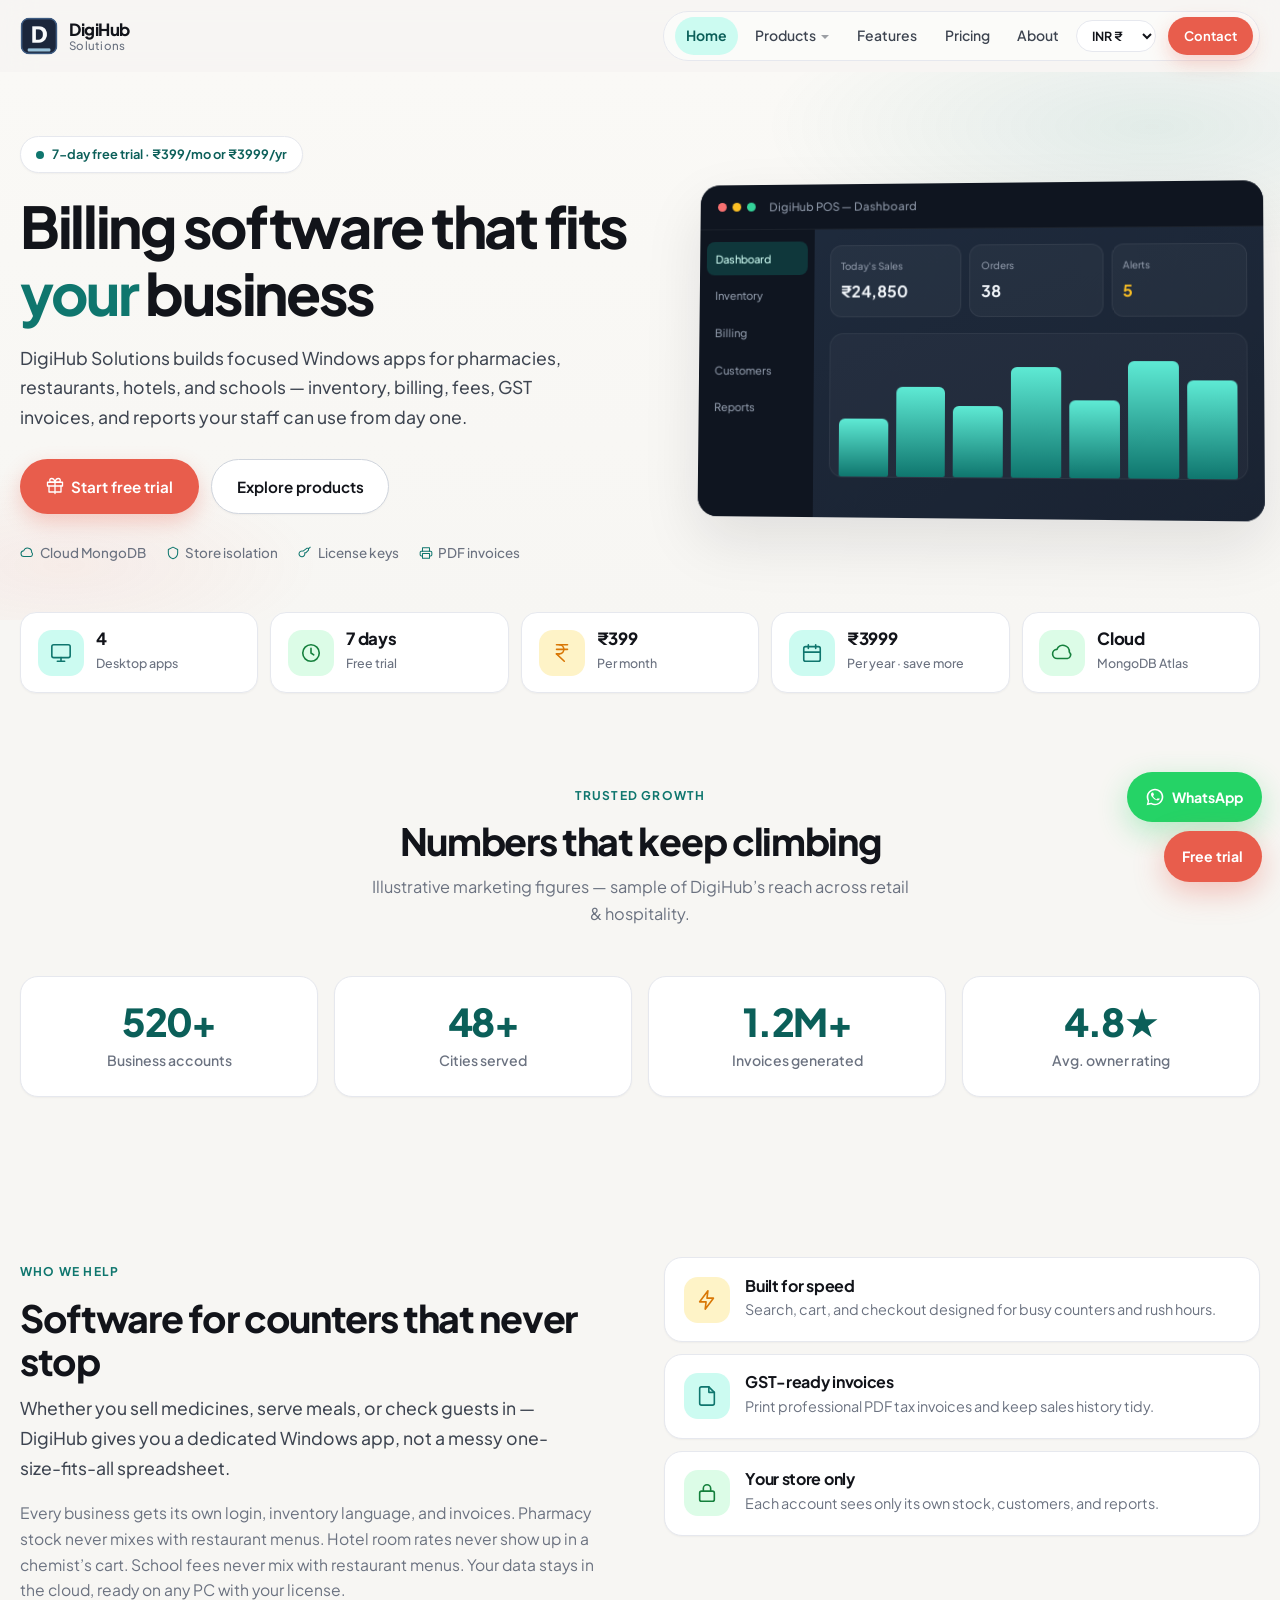
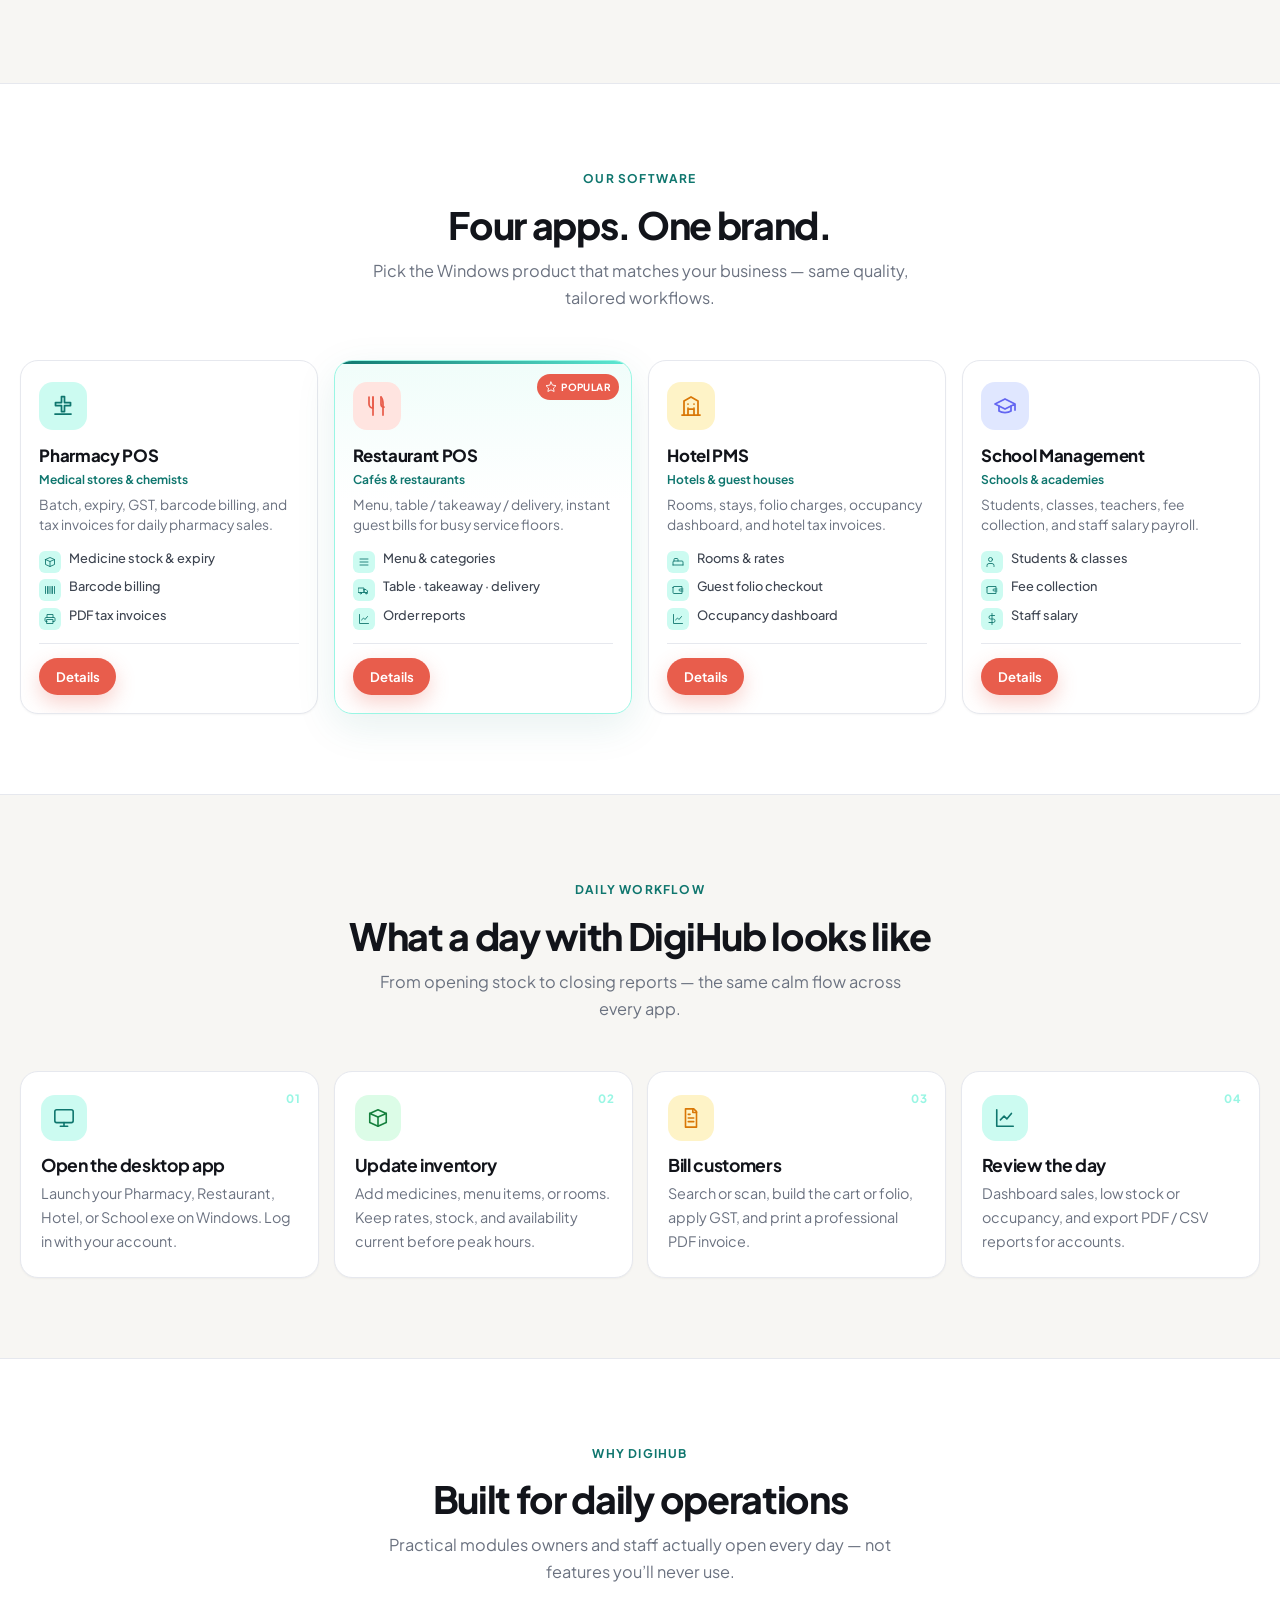
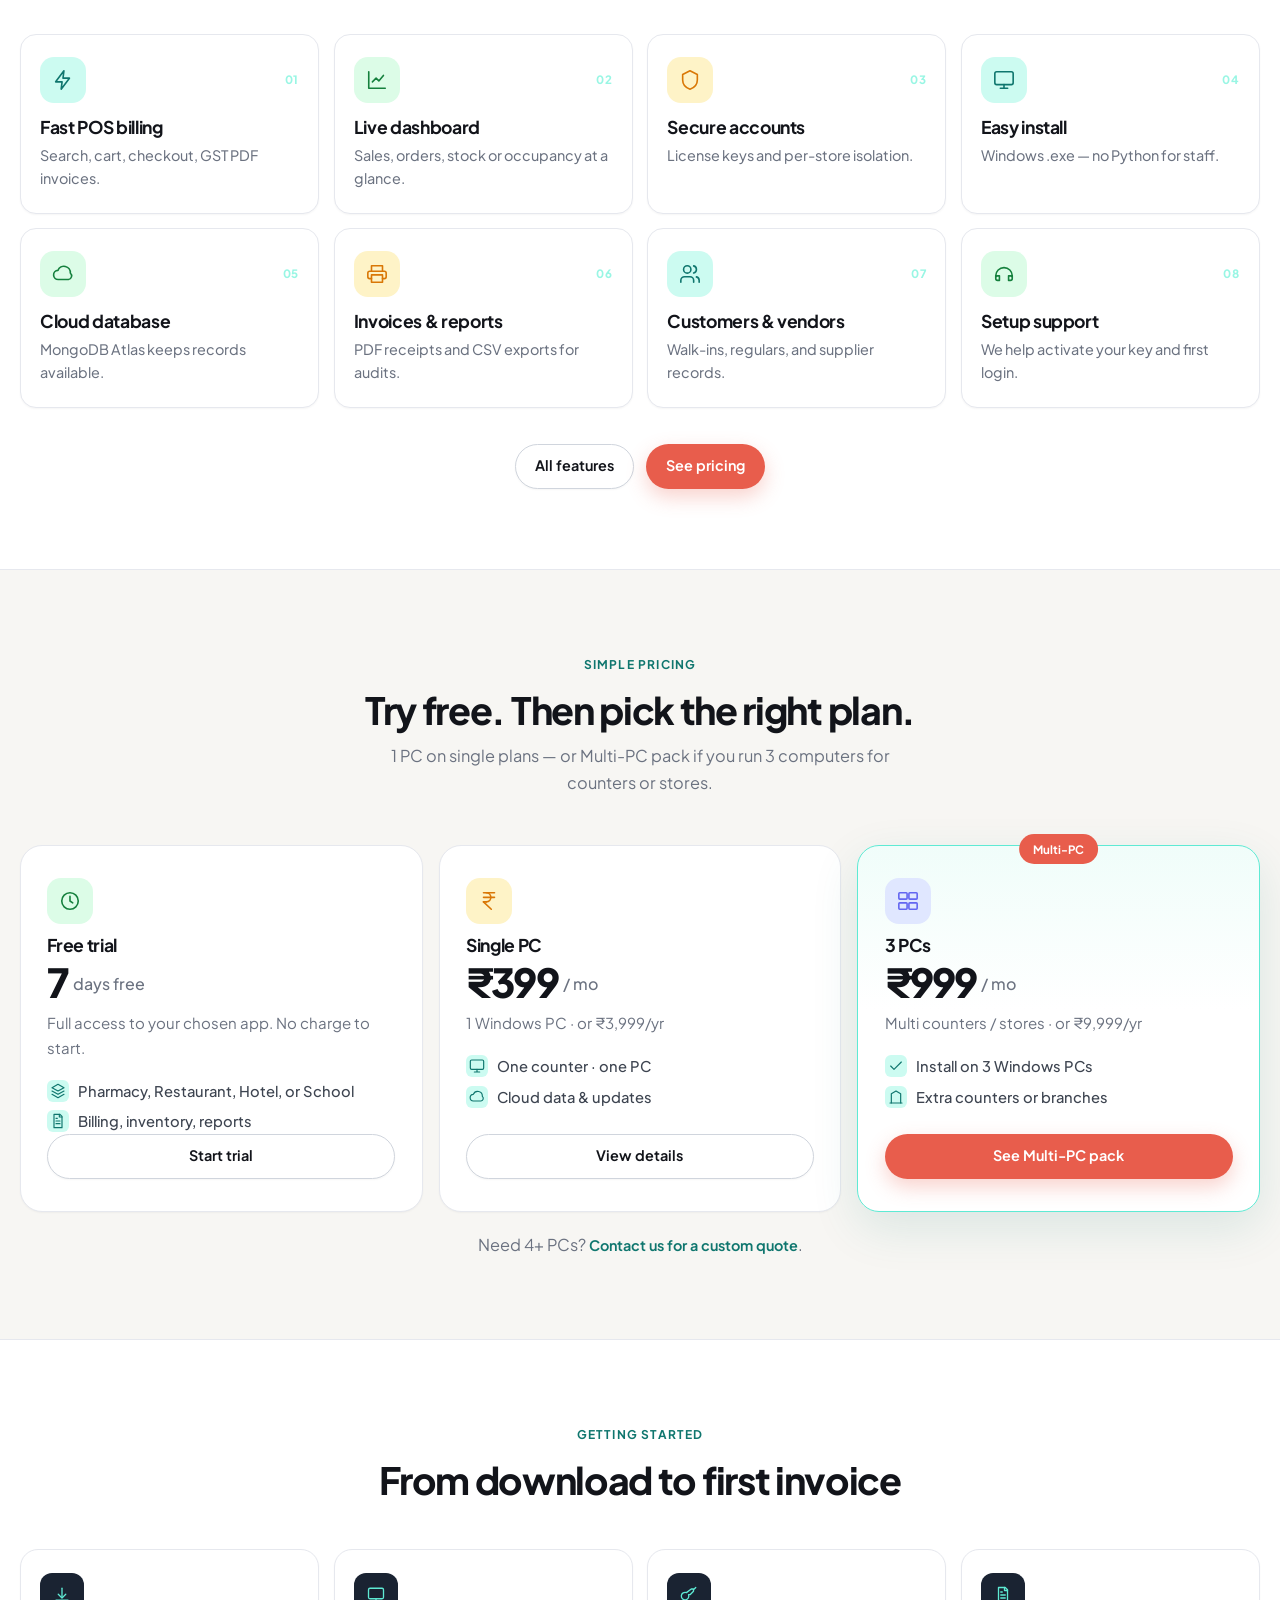
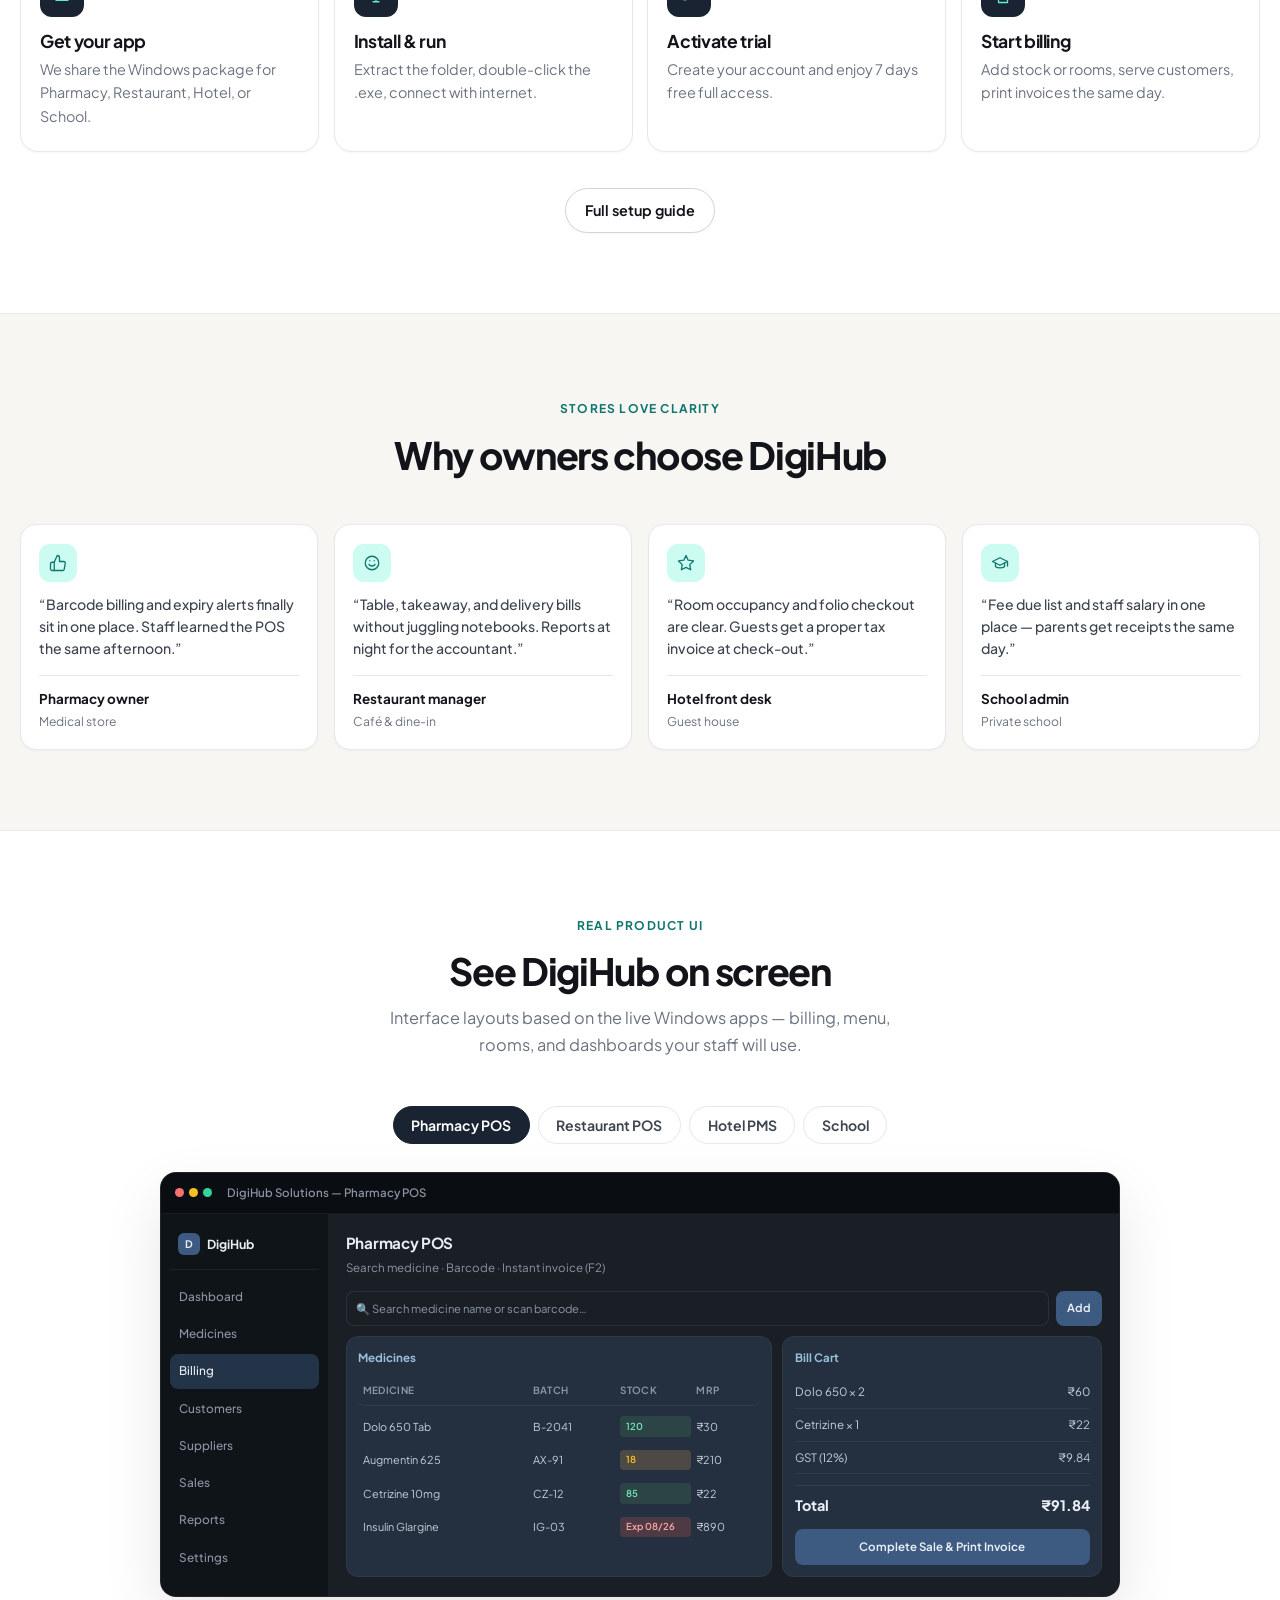
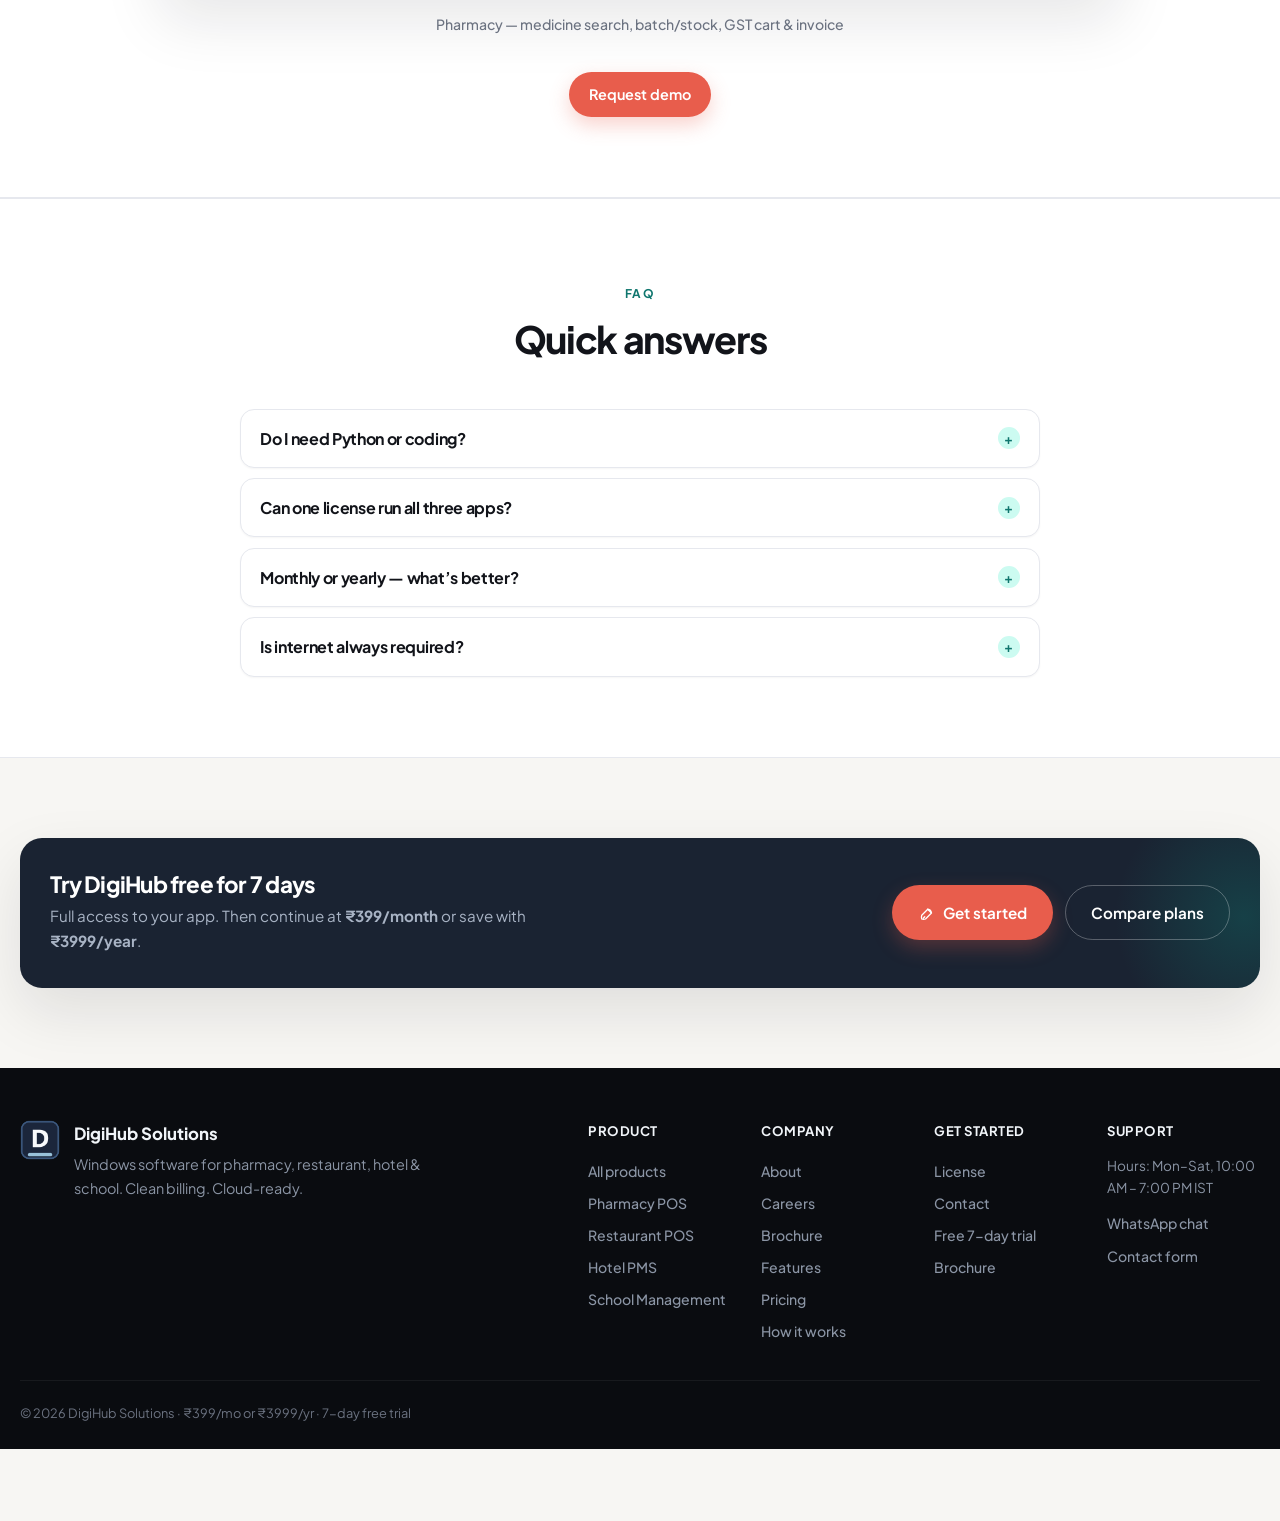
==== commit e26517e4: "add more features" ====
--- a/index.html
+++ b/index.html
@@ -3,9 +3,9 @@
 <head>
   <meta charset="UTF-8" />
   <meta name="viewport" content="width=device-width, initial-scale=1.0" />
-  <meta name="description" content="DigiHub Windows POS for Pharmacy, Restaurant, and Hotel. 7-day free trial, ₹399/month or ₹3999/year." />
+  <meta name="description" content="DigiHub Windows software for Pharmacy, Restaurant, Hotel, and School. 7-day free trial, ₹399/month or ₹3999/year." />
   <meta name="theme-color" content="#0f766e" />
-  <title>DigiHub Solutions — Pharmacy, Restaurant & Hotel POS</title>
+  <title>DigiHub Solutions — Pharmacy, Restaurant, Hotel & School</title>
   <link rel="icon" href="assets/logo.png" type="image/png" />
   <link rel="preconnect" href="https://fonts.googleapis.com" />
   <link rel="preconnect" href="https://fonts.gstatic.com" crossorigin />
@@ -28,18 +28,19 @@
       <nav class="nav-menu" id="navMenu" aria-label="Primary">
         <a href="index.html" data-nav="index.html">Home</a>
         <div class="nav-dropdown">
-          <a href="products.html" data-nav="products.html,pharmacy.html,restaurant.html,hotel.html">Products</a>
+          <a href="products.html" data-nav="products.html,pharmacy.html,restaurant.html,hotel.html,school.html">Products</a>
           <div class="nav-dropdown-menu">
             <a href="products.html" data-nav="products.html">All products</a>
             <a href="pharmacy.html" data-nav="pharmacy.html">Pharmacy POS</a>
             <a href="restaurant.html" data-nav="restaurant.html">Restaurant POS</a>
             <a href="hotel.html" data-nav="hotel.html">Hotel PMS</a>
+            <a href="school.html" data-nav="school.html">School Management</a>
           </div>
         </div>
         <a href="features.html" data-nav="features.html">Features</a>
         <a href="pricing.html" data-nav="pricing.html">Pricing</a>
         <a href="about.html" data-nav="about.html">About</a>
-        <a href="careers.html" data-nav="careers.html">Careers</a>
+        <!-- <a href="careers.html" data-nav="careers.html">Careers</a> -->
                 <select class="currency-select" aria-label="Currency" title="Display currency"></select>
         <a href="contact.html" class="btn btn-sm btn-primary" data-nav="contact.html">Contact</a>
       </nav>
@@ -55,8 +56,8 @@
           <span class="badge-pill"><span class="pulse"></span> 7-day free trial · ₹399/mo or ₹3999/yr</span>
           <h1>Billing software that fits <em>your</em> business</h1>
           <p class="lead">
-            DigiHub Solutions builds focused Windows POS apps for pharmacies, restaurants, and hotels —
-            inventory, billing, GST invoices, and reports your staff can use from day one.
+            DigiHub Solutions builds focused Windows apps for pharmacies, restaurants, hotels, and schools —
+            inventory, billing, fees, GST invoices, and reports your staff can use from day one.
           </p>
           <div class="hero-actions">
             <a href="pricing.html" class="btn btn-primary btn-lg"><svg class="ico" viewBox="0 0 24 24" width="18" height="18" fill="none" stroke="currentColor" stroke-width="1.75" stroke-linecap="round" stroke-linejoin="round" aria-hidden="true"><path d="M20 12v8H4v-8"/><path d="M2 7h20v5H2z"/><path d="M12 22V7"/><path d="M12 7H7.5a2.5 2.5 0 0 1 0-5C11 2 12 7 12 7z"/><path d="M12 7h4.5a2.5 2.5 0 0 0 0-5C13 2 12 7 12 7z"/></svg> Start free trial</a>
@@ -107,7 +108,7 @@
 
     <section class="section strip-stats">
       <div class="container stats-row stats-row-5">
-        <div class="stat-chip"><div class="icon-bubble blue"><svg class="ico" viewBox="0 0 24 24" width="22" height="22" fill="none" stroke="currentColor" stroke-width="1.75" stroke-linecap="round" stroke-linejoin="round" aria-hidden="true"><rect x="2" y="3" width="20" height="14" rx="2"/><path d="M8 21h8M12 17v4"/></svg></div><div><strong>3</strong><span>Desktop apps</span></div></div>
+        <div class="stat-chip"><div class="icon-bubble blue"><svg class="ico" viewBox="0 0 24 24" width="22" height="22" fill="none" stroke="currentColor" stroke-width="1.75" stroke-linecap="round" stroke-linejoin="round" aria-hidden="true"><rect x="2" y="3" width="20" height="14" rx="2"/><path d="M8 21h8M12 17v4"/></svg></div><div><strong>4</strong><span>Desktop apps</span></div></div>
         <div class="stat-chip"><div class="icon-bubble teal"><svg class="ico" viewBox="0 0 24 24" width="22" height="22" fill="none" stroke="currentColor" stroke-width="1.75" stroke-linecap="round" stroke-linejoin="round" aria-hidden="true"><circle cx="12" cy="12" r="9"/><path d="M12 7v5l3 2"/></svg></div><div><strong>7 days</strong><span>Free trial</span></div></div>
         <div class="stat-chip"><div class="icon-bubble gold"><svg class="ico" viewBox="0 0 24 24" width="22" height="22" fill="none" stroke="currentColor" stroke-width="1.75" stroke-linecap="round" stroke-linejoin="round" aria-hidden="true"><path d="M6 3h12"/><path d="M6 8h12"/><path d="M6 13h3"/><path d="M9 13c6.667 0 6.667-10 0-10"/><path d="m6 13 8.5 8"/></svg></div><div><strong>₹399</strong><span>Per month</span></div></div>
         <div class="stat-chip"><div class="icon-bubble blue"><svg class="ico" viewBox="0 0 24 24" width="22" height="22" fill="none" stroke="currentColor" stroke-width="1.75" stroke-linecap="round" stroke-linejoin="round" aria-hidden="true"><rect x="3" y="5" width="18" height="16" rx="2"/><path d="M16 3v4M8 3v4M3 11h18"/></svg></div><div><strong>₹3999</strong><span>Per year · save more</span></div></div>
@@ -127,22 +128,22 @@
           <div class="stat-big">
             <div class="num" data-count-to="520" data-count-suffix="+">0</div>
             <div class="label">Business accounts</div>
-            <div class="hint">Mock / sample metric</div>
+            <!-- <div class="hint">Mock / sample metric</div> -->
           </div>
           <div class="stat-big">
             <div class="num" data-count-to="48" data-count-suffix="+">0</div>
             <div class="label">Cities served</div>
-            <div class="hint">Mock / sample metric</div>
+            <!-- <div class="hint">Mock / sample metric</div> -->
           </div>
           <div class="stat-big">
             <div class="num">1.2M+</div>
             <div class="label">Invoices generated</div>
-            <div class="hint">Mock / sample metric</div>
+            <!-- <div class="hint">Mock / sample metric</div> -->
           </div>
           <div class="stat-big">
             <div class="num" data-count-to="4.8" data-count-suffix="★">0</div>
             <div class="label">Avg. owner rating</div>
-            <div class="hint">Mock / sample metric</div>
+            <!-- <div class="hint">Mock / sample metric</div> -->
           </div>
         </div>
       </div>
@@ -159,7 +160,7 @@
           </p>
           <p class="muted-copy">
             Every business gets its own login, inventory language, and invoices. Pharmacy stock never mixes with restaurant menus.
-            Hotel room rates never show up in a chemist’s cart. Your data stays in the cloud, ready on any PC with your license.
+            Hotel room rates never show up in a chemist’s cart. School fees never mix with restaurant menus. Your data stays in the cloud, ready on any PC with your license.
           </p>
         </div>
         <div class="intro-points">
@@ -174,8 +175,8 @@
       <div class="container">
         <div class="section-head">
           <p class="eyebrow">Our software</p>
-          <h2>Three apps. One brand.</h2>
-          <p class="section-sub">Pick the Windows product that matches your store — same quality, tailored workflows.</p>
+          <h2>Four apps. One brand.</h2>
+          <p class="section-sub">Pick the Windows product that matches your business — same quality, tailored workflows.</p>
         </div>
         <div class="product-grid">
           <article class="product-card card-lift">
@@ -189,7 +190,7 @@
               <li><span class="li-ico"><svg class="ico" viewBox="0 0 24 24" width="16" height="16" fill="none" stroke="currentColor" stroke-width="1.75" stroke-linecap="round" stroke-linejoin="round" aria-hidden="true"><path d="M6 9V3h12v6"/><path d="M6 17H4a2 2 0 0 1-2-2v-4a2 2 0 0 1 2-2h16a2 2 0 0 1 2 2v4a2 2 0 0 1-2 2h-2"/><rect x="6" y="13" width="12" height="8"/></svg></span>PDF tax invoices</li>
             </ul>
             <div class="product-foot">
-              <span class="pill">DigiHubPharmacy.exe</span>
+              <!-- <span class="pill">DigiHubPharmacy.exe</span> -->
               <a href="pharmacy.html" class="btn btn-sm btn-primary">Details</a>
             </div>
           </article>
@@ -205,7 +206,7 @@
               <li><span class="li-ico"><svg class="ico" viewBox="0 0 24 24" width="16" height="16" fill="none" stroke="currentColor" stroke-width="1.75" stroke-linecap="round" stroke-linejoin="round" aria-hidden="true"><path d="M3 3v18h18"/><path d="M7 14l4-4 3 3 5-6"/></svg></span>Order reports</li>
             </ul>
             <div class="product-foot">
-              <span class="pill">DigiHubRestaurant.exe</span>
+              <!-- <span class="pill">DigiHubRestaurant.exe</span> -->
               <a href="restaurant.html" class="btn btn-sm btn-primary">Details</a>
             </div>
           </article>
@@ -220,8 +221,22 @@
               <li><span class="li-ico"><svg class="ico" viewBox="0 0 24 24" width="16" height="16" fill="none" stroke="currentColor" stroke-width="1.75" stroke-linecap="round" stroke-linejoin="round" aria-hidden="true"><path d="M3 3v18h18"/><path d="M7 14l4-4 3 3 5-6"/></svg></span>Occupancy dashboard</li>
             </ul>
             <div class="product-foot">
-              <span class="pill">DigiHubHotel.exe</span>
+              <!-- <span class="pill">DigiHubHotel.exe</span> -->
               <a href="hotel.html" class="btn btn-sm btn-primary">Details</a>
+            </div>
+          </article>
+          <article class="product-card card-lift">
+            <div class="product-icon school"><svg class="ico" viewBox="0 0 24 24" width="26" height="26" fill="none" stroke="currentColor" stroke-width="1.75" stroke-linecap="round" stroke-linejoin="round" aria-hidden="true"><path d="M22 10v6M2 10l10-5 10 5-10 5z"/><path d="M6 12v5c3 2 9 2 12 0v-5"/></svg></div>
+            <h3>School Management</h3>
+            <p class="product-tag">Schools &amp; academies</p>
+            <p>Students, classes, teachers, fee collection, and staff salary payroll.</p>
+            <ul class="icon-list compact">
+              <li><span class="li-ico"><svg class="ico" viewBox="0 0 24 24" width="16" height="16" fill="none" stroke="currentColor" stroke-width="1.75" stroke-linecap="round" stroke-linejoin="round" aria-hidden="true"><path d="M16 21v-2a4 4 0 0 0-4-4H6a4 4 0 0 0-4 4v2"/><circle cx="9" cy="7" r="4"/></svg></span>Students &amp; classes</li>
+              <li><span class="li-ico"><svg class="ico" viewBox="0 0 24 24" width="16" height="16" fill="none" stroke="currentColor" stroke-width="1.75" stroke-linecap="round" stroke-linejoin="round" aria-hidden="true"><path d="M2 7a2 2 0 0 1 2-2h16v14H4a2 2 0 0 1-2-2V7z"/><path d="M22 10h-6a2 2 0 0 0 0 4h6"/></svg></span>Fee collection</li>
+              <li><span class="li-ico"><svg class="ico" viewBox="0 0 24 24" width="16" height="16" fill="none" stroke="currentColor" stroke-width="1.75" stroke-linecap="round" stroke-linejoin="round" aria-hidden="true"><path d="M12 1v22"/><path d="M17 5H9.5a3.5 3.5 0 0 0 0 7h5a3.5 3.5 0 0 1 0 7H6"/></svg></span>Staff salary</li>
+            </ul>
+            <div class="product-foot">
+              <a href="school.html" class="btn btn-sm btn-primary">Details</a>
             </div>
           </article>
         </div>
@@ -240,7 +255,7 @@
             <span class="wf-num">01</span>
             <div class="icon-bubble blue"><svg class="ico" viewBox="0 0 24 24" width="22" height="22" fill="none" stroke="currentColor" stroke-width="1.75" stroke-linecap="round" stroke-linejoin="round" aria-hidden="true"><rect x="2" y="3" width="20" height="14" rx="2"/><path d="M8 21h8M12 17v4"/></svg></div>
             <h3>Open the desktop app</h3>
-            <p>Launch your Pharmacy, Restaurant, or Hotel exe on Windows. Log in with your store account.</p>
+            <p>Launch your Pharmacy, Restaurant, Hotel, or School exe on Windows. Log in with your account.</p>
           </article>
           <article class="workflow-card card-lift">
             <span class="wf-num">02</span>
@@ -348,8 +363,8 @@
       <div class="container">
         <div class="section-head">
           <p class="eyebrow">Simple pricing</p>
-          <h2>Try free. Then pick monthly or yearly.</h2>
-          <p class="section-sub">Same software either way — yearly saves compared to paying every month.</p>
+          <h2>Try free. Then pick the right plan.</h2>
+          <p class="section-sub">1 PC on single plans — or Multi-PC pack if you run 3 computers for counters or stores.</p>
         </div>
         <div class="home-pricing">
           <article class="pricing-card card-lift">
@@ -361,41 +376,42 @@
             </div>
             <p class="price-sub">Full access to your chosen app. No charge to start.</p>
             <ul class="icon-list compact">
-              <li><span class="li-ico"><svg class="ico" viewBox="0 0 24 24" width="16" height="16" fill="none" stroke="currentColor" stroke-width="1.75" stroke-linecap="round" stroke-linejoin="round" aria-hidden="true"><path d="M12 2l9 5-9 5-9-5 9-5z"/><path d="M3 12l9 5 9-5"/><path d="M3 17l9 5 9-5"/></svg></span>Pharmacy, Restaurant, or Hotel</li>
+              <li><span class="li-ico"><svg class="ico" viewBox="0 0 24 24" width="16" height="16" fill="none" stroke="currentColor" stroke-width="1.75" stroke-linecap="round" stroke-linejoin="round" aria-hidden="true"><path d="M12 2l9 5-9 5-9-5 9-5z"/><path d="M3 12l9 5 9-5"/><path d="M3 17l9 5 9-5"/></svg></span>Pharmacy, Restaurant, Hotel, or School</li>
               <li><span class="li-ico"><svg class="ico" viewBox="0 0 24 24" width="16" height="16" fill="none" stroke="currentColor" stroke-width="1.75" stroke-linecap="round" stroke-linejoin="round" aria-hidden="true"><path d="M6 2h9l3 3v17H6z"/><path d="M14 2v4h4"/><path d="M9 12h6M9 16h6M9 8h2"/></svg></span>Billing, inventory, reports</li>
             </ul>
             <a href="contact.html" class="btn btn-ghost btn-block">Start trial</a>
           </article>
           <article class="pricing-card card-lift">
             <div class="price-icon"><div class="icon-bubble gold"><svg class="ico" viewBox="0 0 24 24" width="22" height="22" fill="none" stroke="currentColor" stroke-width="1.75" stroke-linecap="round" stroke-linejoin="round" aria-hidden="true"><path d="M6 3h12"/><path d="M6 8h12"/><path d="M6 13h3"/><path d="M9 13c6.667 0 6.667-10 0-10"/><path d="m6 13 8.5 8"/></svg></div></div>
-            <h3>Monthly</h3>
+            <h3>Single PC</h3>
             <div class="price-amount compact">
               <span class="num" data-price="monthly">₹399</span>
-              <span class="period">/ month</span>
-            </div>
-            <p class="price-sub">Flexible month-to-month after your trial ends.</p>
+              <span class="period">/ mo</span>
+            </div>
+            <p class="price-sub">1 Windows PC · or <span data-price="yearly">₹3999</span>/yr</p>
             <ul class="icon-list compact">
-              <li><span class="li-ico"><svg class="ico" viewBox="0 0 24 24" width="16" height="16" fill="none" stroke="currentColor" stroke-width="1.75" stroke-linecap="round" stroke-linejoin="round" aria-hidden="true"><rect x="2" y="3" width="20" height="14" rx="2"/><path d="M8 21h8M12 17v4"/></svg></span>One business app</li>
+              <li><span class="li-ico"><svg class="ico" viewBox="0 0 24 24" width="16" height="16" fill="none" stroke="currentColor" stroke-width="1.75" stroke-linecap="round" stroke-linejoin="round" aria-hidden="true"><rect x="2" y="3" width="20" height="14" rx="2"/><path d="M8 21h8M12 17v4"/></svg></span>One counter · one PC</li>
               <li><span class="li-ico"><svg class="ico" viewBox="0 0 24 24" width="16" height="16" fill="none" stroke="currentColor" stroke-width="1.75" stroke-linecap="round" stroke-linejoin="round" aria-hidden="true"><path d="M18 18H7a5 5 0 0 1-.5-10A7 7 0 0 1 20 11a4 4 0 0 1-2 7z"/></svg></span>Cloud data &amp; updates</li>
             </ul>
             <a href="pricing.html" class="btn btn-ghost btn-block">View details</a>
           </article>
           <article class="pricing-card featured-price card-lift">
-            <div class="price-badge"><svg class="ico" viewBox="0 0 24 24" width="12" height="12" fill="none" stroke="currentColor" stroke-width="1.75" stroke-linecap="round" stroke-linejoin="round" aria-hidden="true"><path d="M12 2l2.9 6.3L22 9.3l-5 4.9 1.2 6.8L12 17.8 5.8 21l1.2-6.8-5-4.9 7.1-1z"/></svg> Best value</div>
-            <div class="price-icon"><div class="icon-bubble blue"><svg class="ico" viewBox="0 0 24 24" width="22" height="22" fill="none" stroke="currentColor" stroke-width="1.75" stroke-linecap="round" stroke-linejoin="round" aria-hidden="true"><rect x="3" y="5" width="18" height="16" rx="2"/><path d="M16 3v4M8 3v4M3 11h18"/></svg></div></div>
-            <h3>Yearly</h3>
+            <div class="price-badge">Multi-PC</div>
+            <div class="price-icon"><div class="icon-bubble" style="color:#6366f1;background:#e0e7ff"><svg class="ico" viewBox="0 0 24 24" width="22" height="22" fill="none" stroke="currentColor" stroke-width="1.75" stroke-linecap="round" stroke-linejoin="round" aria-hidden="true"><rect x="2" y="3" width="9" height="7" rx="1"/><rect x="13" y="3" width="9" height="7" rx="1"/><rect x="2" y="14" width="9" height="7" rx="1"/><rect x="13" y="14" width="9" height="7" rx="1"/></svg></div></div>
+            <h3>3 PCs</h3>
             <div class="price-amount compact">
-              <span class="num" data-price="yearly">₹3999</span>
-              <span class="period">/ year</span>
-            </div>
-            <p class="price-sub">Save vs monthly — roughly two months free over the year.</p>
+              <span class="num" data-price="multi-monthly">₹999</span>
+              <span class="period">/ mo</span>
+            </div>
+            <p class="price-sub">Multi counters / stores · or <span data-price="multi-yearly">₹9999</span>/yr</p>
             <ul class="icon-list compact">
-              <li><span class="li-ico"><svg class="ico" viewBox="0 0 24 24" width="16" height="16" fill="none" stroke="currentColor" stroke-width="1.75" stroke-linecap="round" stroke-linejoin="round" aria-hidden="true"><rect x="3" y="5" width="18" height="16" rx="2"/><path d="M16 3v4M8 3v4M3 11h18"/></svg></span>One business app · 12 months</li>
-              <li><span class="li-ico"><svg class="ico" viewBox="0 0 24 24" width="16" height="16" fill="none" stroke="currentColor" stroke-width="1.75" stroke-linecap="round" stroke-linejoin="round" aria-hidden="true"><path d="M12 2v4M12 18v4M4.9 4.9l2.8 2.8M16.3 16.3l2.8 2.8M2 12h4M18 12h4M4.9 19.1l2.8-2.8M16.3 7.7l2.8-2.8"/></svg></span>Same full features</li>
+              <li><span class="li-ico"><svg class="ico" viewBox="0 0 24 24" width="16" height="16" fill="none" stroke="currentColor" stroke-width="1.75" stroke-linecap="round" stroke-linejoin="round" aria-hidden="true"><path d="M20 6L9 17l-5-5"/></svg></span>Install on 3 Windows PCs</li>
+              <li><span class="li-ico"><svg class="ico" viewBox="0 0 24 24" width="16" height="16" fill="none" stroke="currentColor" stroke-width="1.75" stroke-linecap="round" stroke-linejoin="round" aria-hidden="true"><path d="M3 21h18"/><path d="M5 21V7l7-4 7 4v14"/></svg></span>Extra counters or branches</li>
             </ul>
-            <a href="contact.html" class="btn btn-primary btn-block">Choose yearly</a>
-          </article>
-        </div>
+            <a href="pricing.html" class="btn btn-primary btn-block">See Multi-PC pack</a>
+          </article>
+        </div>
+        <p class="section-sub" style="text-align:center;margin-top:1.25rem">Need 4+ PCs? <a href="contact.html?plan=custom" class="text-link">Contact us for a custom quote</a>.</p>
       </div>
     </section>
 
@@ -406,7 +422,7 @@
           <h2>From download to first invoice</h2>
         </div>
         <ol class="steps">
-          <li class="step card-lift"><span class="step-num"><svg class="ico" viewBox="0 0 24 24" width="18" height="18" fill="none" stroke="currentColor" stroke-width="1.75" stroke-linecap="round" stroke-linejoin="round" aria-hidden="true"><path d="M12 3v12"/><path d="M7 11l5 5 5-5"/><path d="M4 19h16"/></svg></span><div><h3>Get your app</h3><p>We share the Windows package for Pharmacy, Restaurant, or Hotel.</p></div></li>
+          <li class="step card-lift"><span class="step-num"><svg class="ico" viewBox="0 0 24 24" width="18" height="18" fill="none" stroke="currentColor" stroke-width="1.75" stroke-linecap="round" stroke-linejoin="round" aria-hidden="true"><path d="M12 3v12"/><path d="M7 11l5 5 5-5"/><path d="M4 19h16"/></svg></span><div><h3>Get your app</h3><p>We share the Windows package for Pharmacy, Restaurant, Hotel, or School.</p></div></li>
           <li class="step card-lift"><span class="step-num"><svg class="ico" viewBox="0 0 24 24" width="18" height="18" fill="none" stroke="currentColor" stroke-width="1.75" stroke-linecap="round" stroke-linejoin="round" aria-hidden="true"><rect x="2" y="3" width="20" height="14" rx="2"/><path d="M8 21h8M12 17v4"/></svg></span><div><h3>Install &amp; run</h3><p>Extract the folder, double-click the .exe, connect with internet.</p></div></li>
           <li class="step card-lift"><span class="step-num"><svg class="ico" viewBox="0 0 24 24" width="18" height="18" fill="none" stroke="currentColor" stroke-width="1.75" stroke-linecap="round" stroke-linejoin="round" aria-hidden="true"><path d="M21 2l-2 2m-7.6 7.6a5 5 0 1 1-2.8-2.8L15 4h3v3l-4.6 4.6z"/></svg></span><div><h3>Activate trial</h3><p>Create your account and enjoy 7 days free full access.</p></div></li>
           <li class="step card-lift"><span class="step-num"><svg class="ico" viewBox="0 0 24 24" width="18" height="18" fill="none" stroke="currentColor" stroke-width="1.75" stroke-linecap="round" stroke-linejoin="round" aria-hidden="true"><path d="M6 2h9l3 3v17H6z"/><path d="M14 2v4h4"/><path d="M9 12h6M9 16h6M9 8h2"/></svg></span><div><h3>Start billing</h3><p>Add stock or rooms, serve customers, print invoices the same day.</p></div></li>
@@ -437,6 +453,11 @@
             <p>“Room occupancy and folio checkout are clear. Guests get a proper tax invoice at check-out.”</p>
             <footer><strong>Hotel front desk</strong><span>Guest house</span></footer>
           </blockquote>
+          <blockquote class="quote-card card-lift">
+            <div class="quote-ico"><svg class="ico" viewBox="0 0 24 24" width="20" height="20" fill="none" stroke="currentColor" stroke-width="1.75" stroke-linecap="round" stroke-linejoin="round" aria-hidden="true"><path d="M22 10v6M2 10l10-5 10 5-10 5z"/><path d="M6 12v5c3 2 9 2 12 0v-5"/></svg></div>
+            <p>“Fee due list and staff salary in one place — parents get receipts the same day.”</p>
+            <footer><strong>School admin</strong><span>Private school</span></footer>
+          </blockquote>
         </div>
       </div>
     </section>
@@ -453,6 +474,7 @@
           <button type="button" class="shot-tab active" data-shot="pharmacy" role="tab" aria-selected="true">Pharmacy POS</button>
           <button type="button" class="shot-tab" data-shot="restaurant" role="tab" aria-selected="false">Restaurant POS</button>
           <button type="button" class="shot-tab" data-shot="hotel" role="tab" aria-selected="false">Hotel PMS</button>
+          <button type="button" class="shot-tab" data-shot="school" role="tab" aria-selected="false">School</button>
         </div>
         <div class="shot-stage">
           <div class="shot-panel active" data-shot-panel="pharmacy">
@@ -592,6 +614,49 @@
     </div>
   </div>
 </div><p class="shot-caption">Hotel — occupancy, active stays, guest folio checkout</p></div>
+
+<div class="shot-panel" data-shot-panel="school" hidden>
+<div class="app-shot" role="img" aria-label="DigiHub School Management screenshot">
+  <div class="app-shot-bar"><span class="dots"><i></i><i></i><i></i></span> DigiHub Solutions — School Management</div>
+  <div class="app-shot-body">
+    <aside class="app-side">
+      <div class="app-brand"><span>D</span> DigiHub</div>
+      <nav>
+        <a class="on" href="#">Dashboard</a>
+        <a href="#">Students</a>
+        <a href="#">Classes</a>
+        <a href="#">Teachers</a>
+        <a href="#">Fees</a>
+        <a href="#">Salary</a>
+        <a href="#">Settings</a>
+      </nav>
+    </aside>
+    <div class="app-main">
+      <h4>School Dashboard</h4>
+      <p class="sub">Students · fees · staff</p>
+      <div class="app-kpis">
+        <div class="app-kpi"><label>Students</label><b>320</b></div>
+        <div class="app-kpi"><label>Classes</label><b class="ok">18</b></div>
+        <div class="app-kpi"><label>Teachers</label><b>24</b></div>
+        <div class="app-kpi"><label>Fees due</label><b class="warn">₹48k</b></div>
+      </div>
+      <div class="app-split">
+        <div class="app-box">
+          <div class="box-title">Recent fees</div>
+          <div class="app-row head"><span>Student</span><span>Type</span><span>Paid</span><span>Status</span></div>
+          <div class="app-row"><span>Ayaan Khan</span><span>Tuition</span><span>₹3,500</span><span class="tag green">Paid</span></div>
+          <div class="app-row"><span>Zara Ahmed</span><span>Transport</span><span>₹1,200</span><span class="tag amber">Partial</span></div>
+        </div>
+        <div class="app-box">
+          <div class="box-title">Collect fee</div>
+          <div class="app-cart-line"><span>Tuition · March</span><span>₹3,500</span></div>
+          <div class="app-total"><span>Receipt</span><span>SCH-FEE-…</span></div>
+          <div class="app-btn">Collect Fee</div>
+        </div>
+      </div>
+    </div>
+  </div>
+</div><p class="shot-caption">School — students, fees collected, salary &amp; classes</p></div>
         </div>
         <p class="center-actions">
           <a href="contact.html" class="btn btn-primary">Request demo</a>
@@ -619,14 +684,14 @@
             <button type="button" class="faq-acc-btn" aria-expanded="false" aria-controls="faq-p-1">
               <span>Can one license run all three apps?</span><span class="chev" aria-hidden="true">+</span>
             </button>
-            <div class="faq-acc-panel" id="faq-p-1" hidden>Each plan covers one business app. Pharmacy, Restaurant, and Hotel are separate products — contact us if you need more than one.</div>
+            <div class="faq-acc-panel" id="faq-p-1" hidden>Each plan covers one business app type. Single plans include 1 PC. If you need 3 PCs for counters or stores, use the Multi-PC pack (see Pricing). 4+ PCs need a custom quote.</div>
           </div>
 
           <div class="faq-acc-item" role="listitem">
             <button type="button" class="faq-acc-btn" aria-expanded="false" aria-controls="faq-p-2">
               <span>Monthly or yearly — what’s better?</span><span class="chev" aria-hidden="true">+</span>
             </button>
-            <div class="faq-acc-panel" id="faq-p-2" hidden>Monthly is flexible. Yearly is best value (you save versus 12× monthly). Use the calculator on the Pricing page. Both include the same features after the free trial.</div>
+            <div class="faq-acc-panel" id="faq-p-2" hidden>Monthly is flexible. Yearly is best value (you save versus 12× monthly). Both include the same features after the free trial. See the Pricing page for Multi-PC pack rates.</div>
           </div>
 
           <div class="faq-acc-item" role="listitem">
@@ -664,7 +729,7 @@
           <img src="assets/logo.png" alt="" width="40" height="40" />
           <div>
             <strong>DigiHub Solutions</strong>
-            <p>Windows POS for pharmacy, restaurant &amp; hotel. Clean billing. Cloud-ready.</p>
+            <p>Windows software for pharmacy, restaurant, hotel &amp; school. Clean billing. Cloud-ready.</p>
           </div>
         </div>
         <div class="footer-cols">
@@ -674,6 +739,7 @@
             <a href="pharmacy.html">Pharmacy POS</a>
             <a href="restaurant.html">Restaurant POS</a>
             <a href="hotel.html">Hotel PMS</a>
+            <a href="school.html">School Management</a>
           </div>
           <div>
             <h4>Company</h4>
--- a/css/styles.css
+++ b/css/styles.css
@@ -27,7 +27,7 @@
   --radius: 18px;
   --radius-sm: 12px;
   --radius-xs: 8px;
-  --max: 1140px;
+  --max: 1240px;
   --header-h: 72px;
   --font: "Plus Jakarta Sans", system-ui, -apple-system, sans-serif;
   --ease: cubic-bezier(0.22, 1, 0.36, 1);
@@ -383,6 +383,7 @@
 .icon-bubble.teal { color: var(--success); background: #dcfce7; }
 .icon-bubble.gold,
 .icon-bubble.hotel { color: var(--amber); background: #fef3c7; }
+.icon-bubble.school { color: #6366f1; background: #e0e7ff; }
 .icon-bubble.restaurant { color: var(--coral); background: #ffe4e0; }
 
 .icon-list {
@@ -721,23 +722,36 @@
 .intro-point h3 { margin-bottom: 0.2rem; font-size: 1rem; }
 .intro-point p { font-size: 0.9rem; color: var(--muted); margin: 0; }
 
-/* Products */
+/* Products — 4 columns on PC, 2 on tablet, 1 on phone */
 .product-grid {
   display: grid;
-  grid-template-columns: repeat(3, 1fr);
-  gap: 1.15rem;
+  grid-template-columns: repeat(4, minmax(0, 1fr));
+  gap: 1rem;
+  align-items: stretch;
+}
+
+.product-grid > .product-card {
+  min-width: 0;
+  height: 100%;
 }
 
 .product-card {
   position: relative;
   background: var(--white);
   border: 1px solid var(--line);
-  border-radius: 20px;
-  padding: 1.75rem 1.45rem 1.45rem;
+  border-radius: 18px;
+  padding: 1.35rem 1.15rem 1.15rem;
   box-shadow: var(--shadow-sm);
   display: flex;
   flex-direction: column;
   overflow: hidden;
+  transition: border-color 0.2s var(--ease), box-shadow 0.2s var(--ease), transform 0.2s var(--ease);
+}
+
+.product-card:hover {
+  border-color: #c5ebe6;
+  box-shadow: var(--shadow);
+  transform: translateY(-2px);
 }
 
 .product-card::before {
@@ -759,36 +773,56 @@
   background: linear-gradient(180deg, #f0fdfa 0%, #fff 40%);
 }
 
+.product-card h3 {
+  font-size: 1.05rem;
+  font-weight: 750;
+  letter-spacing: -0.02em;
+  line-height: 1.3;
+  margin: 0 0 0.35rem;
+  padding-right: 0.25rem;
+  color: var(--ink);
+}
+
 .product-badge {
   position: absolute;
-  top: 1.1rem;
-  right: 1.1rem;
-  font-size: 0.68rem;
+  top: 0.85rem;
+  right: 0.75rem;
+  font-size: 0.62rem;
   font-weight: 700;
   letter-spacing: 0.04em;
   text-transform: uppercase;
   background: var(--coral);
   color: #fff;
-  padding: 0.32rem 0.65rem;
+  padding: 0.28rem 0.5rem;
   border-radius: 999px;
   display: inline-flex;
   align-items: center;
-  gap: 0.3rem;
+  gap: 0.25rem;
+  z-index: 1;
+  max-width: calc(100% - 1.5rem);
+  white-space: nowrap;
 }
 
 .product-icon {
-  width: 58px;
-  height: 58px;
-  border-radius: 16px;
+  width: 48px;
+  height: 48px;
+  border-radius: 14px;
   display: grid;
   place-items: center;
-  margin-bottom: 1.15rem;
+  margin-bottom: 0.9rem;
   color: var(--teal);
   background: var(--teal-soft);
+  flex-shrink: 0;
+}
+
+.product-icon .ico {
+  width: 24px;
+  height: 24px;
 }
 
 .product-icon.restaurant { color: var(--coral); background: #ffe4e0; }
 .product-icon.hotel { color: var(--amber); background: #fef3c7; }
+.product-icon.school { color: #6366f1; background: #e0e7ff; }
 .product-icon.pharmacy { color: var(--teal); background: var(--teal-soft); }
 
 .product-icon.xl {
@@ -798,40 +832,356 @@
   margin-bottom: 0;
 }
 
+.product-icon.xl .ico {
+  width: 36px;
+  height: 36px;
+}
+
 .product-tag {
-  font-size: 0.82rem;
+  font-size: 0.75rem;
   color: var(--teal);
   font-weight: 650;
-  margin-bottom: 0.5rem;
+  margin-bottom: 0.4rem;
+  line-height: 1.35;
 }
 
 .product-card > p:not(.product-tag) {
   color: var(--muted);
-  font-size: 0.94rem;
-  margin-bottom: 1rem;
+  font-size: 0.86rem;
+  line-height: 1.5;
+  margin-bottom: 0.85rem;
+  flex: 0 0 auto;
+}
+
+.product-card .icon-list {
+  margin-bottom: 0.85rem;
+  gap: 0.35rem;
+}
+
+.product-card .icon-list li {
+  font-size: 0.8rem;
+  line-height: 1.4;
+  gap: 0.45rem;
+}
+
+.product-card .icon-list .li-ico {
+  width: 22px;
+  height: 22px;
+  flex-shrink: 0;
+}
+
+.product-card .icon-list .li-ico .ico {
+  width: 12px;
+  height: 12px;
 }
 
 .product-foot {
   margin-top: auto;
-  padding-top: 1rem;
+  padding-top: 0.85rem;
   border-top: 1px solid var(--line);
   display: flex;
   flex-wrap: wrap;
   align-items: center;
   justify-content: space-between;
-  gap: 0.75rem;
+  gap: 0.5rem 0.65rem;
+}
+
+.product-foot .btn {
+  flex: 0 0 auto;
+}
+
+.product-foot .pill {
+  flex: 1 1 auto;
+  min-width: 0;
+  overflow: hidden;
+  text-overflow: ellipsis;
+  white-space: nowrap;
+  max-width: 100%;
 }
 
 .pill {
   display: inline-block;
-  font-size: 0.7rem;
+  font-size: 0.65rem;
   font-weight: 600;
   font-family: ui-monospace, "SF Mono", Consolas, monospace;
   color: var(--muted);
   background: var(--paper);
+  padding: 0.3rem 0.45rem;
+  border-radius: 6px;
+  border: 1px solid var(--line);
+}
+
+/* —— Products catalog page —— */
+.products-hero {
+  text-align: left;
+}
+
+.products-hero .breadcrumb {
+  justify-content: flex-start;
+}
+
+.products-hero .lead {
+  margin-inline: 0;
+  max-width: 36rem;
+}
+
+.products-hero-inner {
+  display: grid;
+  grid-template-columns: 1.35fr 1fr;
+  gap: 2rem;
+  align-items: center;
+}
+
+.products-hero-stats {
+  display: grid;
+  grid-template-columns: 1fr 1fr;
+  gap: 0.75rem;
+}
+
+.phs-item {
+  background: rgba(255, 255, 255, 0.85);
+  border: 1px solid var(--line);
+  border-radius: 16px;
+  padding: 1rem 1.1rem;
+  box-shadow: var(--shadow-sm);
+  backdrop-filter: blur(8px);
+}
+
+.phs-item strong {
+  display: block;
+  font-size: 1.45rem;
+  font-weight: 800;
+  letter-spacing: -0.03em;
+  color: var(--ink);
+  line-height: 1.15;
+  margin-bottom: 0.2rem;
+}
+
+.phs-item span {
+  font-size: 0.8rem;
+  color: var(--muted);
+  font-weight: 600;
+}
+
+.products-section {
+  padding-top: 2.75rem;
+}
+
+/* 2×2 catalog — roomy, attractive cards */
+.products-catalog {
+  display: grid;
+  grid-template-columns: repeat(2, minmax(0, 1fr));
+  gap: 1.25rem;
+  align-items: stretch;
+}
+
+.pcard {
+  position: relative;
+  display: flex;
+  flex-direction: column;
+  height: 100%;
+  min-width: 0;
+  background: var(--white);
+  border: 1px solid var(--line);
+  border-radius: 22px;
+  padding: 1.6rem 1.45rem 1.35rem;
+  box-shadow: var(--shadow-sm);
+  overflow: hidden;
+  transition: border-color 0.2s var(--ease), box-shadow 0.25s var(--ease), transform 0.25s var(--ease);
+}
+
+.pcard::before {
+  content: "";
+  position: absolute;
+  top: 0;
+  left: 0;
+  right: 0;
+  height: 4px;
+  opacity: 1;
+}
+
+.pcard-pharmacy::before {
+  background: linear-gradient(90deg, var(--teal), #5eead4);
+}
+.pcard-restaurant::before {
+  background: linear-gradient(90deg, var(--coral), #fb923c);
+}
+.pcard-hotel::before {
+  background: linear-gradient(90deg, var(--amber), #fbbf24);
+}
+.pcard-school::before {
+  background: linear-gradient(90deg, #6366f1, #a78bfa);
+}
+
+.pcard:hover {
+  border-color: #d1d5db;
+  box-shadow: var(--shadow-lg);
+  transform: translateY(-4px);
+}
+
+.pcard.featured {
+  border-color: #fecaca;
+  background:
+    radial-gradient(ellipse 80% 60% at 100% 0%, rgba(232, 93, 76, 0.08), transparent 55%),
+    var(--white);
+}
+
+.pcard-top {
+  display: flex;
+  align-items: flex-start;
+  gap: 0.95rem;
+  margin-bottom: 0.85rem;
+}
+
+.pcard .product-icon {
+  width: 56px;
+  height: 56px;
+  border-radius: 16px;
+  margin-bottom: 0;
+}
+
+.pcard .product-icon .ico {
+  width: 28px;
+  height: 28px;
+}
+
+.pcard-head h3 {
+  font-size: 1.25rem;
+  font-weight: 800;
+  letter-spacing: -0.03em;
+  margin: 0 0 0.25rem;
+  color: var(--ink);
+  line-height: 1.25;
+}
+
+.pcard .product-tag {
+  margin: 0;
+  font-size: 0.82rem;
+}
+
+.pcard-pharmacy .product-tag { color: var(--teal); }
+.pcard-restaurant .product-tag { color: var(--coral); }
+.pcard-hotel .product-tag { color: var(--amber); }
+.pcard-school .product-tag { color: #6366f1; }
+
+.pcard-desc {
+  color: var(--muted);
+  font-size: 0.95rem;
+  line-height: 1.55;
+  margin: 0 0 1rem;
+}
+
+.pcard-list {
+  flex: 1 1 auto;
+  margin-bottom: 0 !important;
+  gap: 0.5rem;
+}
+
+.pcard-list li {
+  font-size: 0.9rem;
+  color: var(--ink-soft);
+}
+
+.pcard-list .li-ico {
+  width: 24px;
+  height: 24px;
+}
+
+.pcard-pharmacy .li-ico { background: var(--teal-soft); color: var(--teal); }
+.pcard-restaurant .li-ico { background: #ffe4e0; color: var(--coral); }
+.pcard-hotel .li-ico { background: #fef3c7; color: var(--amber); }
+.pcard-school .li-ico { background: #e0e7ff; color: #6366f1; }
+
+.pcard-foot {
+  margin-top: auto;
+  padding-top: 1.15rem;
+  border-top: 1px solid var(--line);
+  display: flex;
+  flex-wrap: wrap;
+  align-items: center;
+  justify-content: space-between;
+  gap: 0.75rem;
+}
+
+.pcard-foot .btn {
+  flex-shrink: 0;
+}
+
+.pcard-foot .pill {
+  font-size: 0.7rem;
   padding: 0.35rem 0.55rem;
-  border-radius: 6px;
-  border: 1px solid var(--line);
+}
+
+.products-cta {
+  margin-top: 2.5rem;
+  display: flex;
+  align-items: center;
+  justify-content: space-between;
+  gap: 1.5rem;
+  flex-wrap: wrap;
+  background:
+    radial-gradient(ellipse 50% 80% at 100% 0%, rgba(15, 118, 110, 0.22), transparent 55%),
+    linear-gradient(145deg, var(--navy) 0%, #152033 100%);
+  color: rgba(255, 255, 255, 0.88);
+  border-radius: 22px;
+  padding: 1.75rem 1.85rem;
+  box-shadow: var(--shadow);
+}
+
+.products-cta h2 {
+  color: #fff;
+  font-size: 1.35rem;
+  margin: 0 0 0.35rem;
+  letter-spacing: -0.02em;
+}
+
+.products-cta p {
+  margin: 0;
+  font-size: 0.95rem;
+  color: #98a2b3;
+  max-width: 32rem;
+}
+
+.products-cta .btn-ghost {
+  color: #fff;
+  border-color: rgba(255, 255, 255, 0.25);
+  background: transparent;
+}
+
+.products-cta .btn-ghost:hover {
+  background: rgba(255, 255, 255, 0.08);
+  border-color: rgba(255, 255, 255, 0.4);
+}
+
+@media (max-width: 900px) {
+  .products-hero-inner {
+    grid-template-columns: 1fr;
+    gap: 1.5rem;
+  }
+  .products-hero-stats {
+    max-width: 420px;
+  }
+  .products-catalog {
+    grid-template-columns: 1fr;
+    max-width: 480px;
+    margin-inline: auto;
+  }
+  .pcard:hover {
+    transform: none;
+  }
+}
+
+@media (max-width: 560px) {
+  .products-cta {
+    flex-direction: column;
+    align-items: flex-start;
+  }
+  .products-cta .hero-actions {
+    width: 100%;
+  }
+  .products-cta .btn {
+    width: 100%;
+  }
 }
 
 /* Page hero */
@@ -893,6 +1243,12 @@
     radial-gradient(ellipse 50% 50% at 90% 0%, rgba(217, 119, 6, 0.1), transparent 55%),
     linear-gradient(180deg, #fffbeb 0%, var(--paper) 100%);
 }
+.product-hero.school {
+  background:
+    radial-gradient(ellipse 70% 80% at 90% 20%, rgba(99, 102, 241, 0.18), transparent 55%),
+    linear-gradient(180deg, #f8fafc 0%, #eef2ff 100%);
+}
+
 
 .breadcrumb {
   display: flex;
@@ -1164,14 +1520,165 @@
   align-items: stretch;
 }
 
+/* Monthly + Yearly + Multi-PC — equal cards, aligned CTAs */
+.pricing-trio {
+  display: grid;
+  grid-template-columns: repeat(3, minmax(0, 1fr));
+  gap: 1.15rem;
+  max-width: 1120px;
+  margin-inline: auto;
+  align-items: stretch;
+}
+
 .pricing-duo .pricing-card,
+.pricing-trio .pricing-card,
 .home-pricing .pricing-card {
-  display: flex;
+  display: flex !important;
   flex-direction: column;
-}
-
+  min-width: 0;
+  height: 100%;
+  box-sizing: border-box;
+}
+
+/* Feature list fills leftover space */
 .pricing-duo .icon-list,
-.home-pricing .icon-list { flex: 1; }
+.pricing-trio .icon-list,
+.home-pricing .icon-list {
+  flex: 1 1 auto;
+  margin-bottom: 0 !important;
+}
+
+/*
+  CTA block always at card bottom.
+  Button first (same height), note below with fixed min-height
+  so multi-line notes don't push buttons out of alignment.
+*/
+.pricing-card-cta {
+  margin-top: auto !important;
+  padding-top: 1.15rem;
+  display: flex;
+  flex-direction: column;
+  flex-shrink: 0;
+  width: 100%;
+}
+
+.pricing-card-cta .btn,
+.pricing-card-cta .btn.btn-lg,
+.pricing-card-cta .btn.btn-block {
+  width: 100%;
+  min-height: 52px;
+  height: 52px;
+  padding-top: 0;
+  padding-bottom: 0;
+  display: inline-flex !important;
+  align-items: center;
+  justify-content: center;
+  box-sizing: border-box;
+  line-height: 1.2;
+  flex-shrink: 0;
+}
+
+.pricing-card-cta .price-note {
+  margin-top: 0.75rem !important;
+  margin-bottom: 0 !important;
+  min-height: 2.6em; /* room for 2 lines on every card */
+  display: flex;
+  align-items: flex-start;
+  justify-content: center;
+  text-align: center;
+}
+
+/* Save pill: full-width band so Monthly / Yearly / Multi match height */
+.pricing-trio .save-pill,
+.pricing-card .save-pill {
+  display: flex !important;
+  align-items: center;
+  justify-content: center;
+  width: 100%;
+  box-sizing: border-box;
+  min-height: 2.5rem;
+  margin: 0 0 0.75rem !important;
+  text-align: center;
+  white-space: normal;
+  line-height: 1.3;
+}
+
+.pricing-card .save-pill.is-spacer {
+  visibility: hidden;
+  pointer-events: none;
+  user-select: none;
+}
+
+/* Trial banner same height */
+.pricing-trio .trial-banner {
+  min-height: 3rem;
+  box-sizing: border-box;
+  margin-bottom: 1rem !important;
+}
+
+.pricing-card.multi-pc {
+  border-color: #c7d2fe;
+  background: linear-gradient(180deg, #eef2ff 0%, #fff 42%);
+}
+
+.pricing-card.multi-pc .price-badge {
+  background: #6366f1;
+}
+
+.pricing-card.multi-pc .btn-primary {
+  background: #6366f1;
+  border-color: #6366f1;
+}
+
+.pricing-card.multi-pc .btn-primary:hover {
+  background: #4f46e5;
+  border-color: #4f46e5;
+}
+
+.multi-pc-banner {
+  display: flex;
+  gap: 1rem;
+  align-items: flex-start;
+  background: var(--white);
+  border: 1px solid #c7d2fe;
+  border-radius: 18px;
+  padding: 1.25rem 1.35rem;
+  margin: 2rem auto 0;
+  max-width: 1120px;
+  box-shadow: var(--shadow-sm);
+}
+
+.multi-pc-banner h3 {
+  font-size: 1.05rem;
+  margin-bottom: 0.35rem;
+}
+
+.multi-pc-banner p {
+  font-size: 0.9rem;
+  color: var(--muted);
+  margin: 0;
+  line-height: 1.55;
+}
+
+.multi-pc-banner .btn {
+  flex-shrink: 0;
+  margin-left: auto;
+  align-self: center;
+}
+
+@media (max-width: 960px) {
+  .pricing-trio {
+    grid-template-columns: 1fr;
+    max-width: 420px;
+  }
+  .multi-pc-banner {
+    flex-direction: column;
+  }
+  .multi-pc-banner .btn {
+    margin-left: 0;
+    width: 100%;
+  }
+}
 
 .pricing-card {
   position: relative;
@@ -1221,6 +1728,16 @@
   margin-bottom: 1rem;
 }
 
+/* Keep price row height equal across Monthly / Yearly / Multi-PC */
+.pricing-trio .price-amount {
+  min-height: 4.25rem;
+  margin-bottom: 0.75rem;
+}
+
+.pricing-trio .price-amount .num {
+  font-size: clamp(2.4rem, 3.2vw, 3.25rem);
+}
+
 .price-amount .currency {
   font-size: 1.4rem;
   font-weight: 750;
@@ -1304,10 +1821,28 @@
 .info-card .icon-bubble { margin-bottom: 0.7rem; }
 .info-card p { font-size: 0.9rem; color: var(--muted); }
 
+/* Product icons — one row on PC (4 equal columns) */
 .pricing-apps {
   display: grid;
-  grid-template-columns: repeat(3, 1fr);
-  gap: 0.55rem;
+  grid-template-columns: repeat(4, minmax(0, 1fr));
+  gap: 0.75rem;
+  max-width: 720px;
+  margin-inline: auto;
+  width: 100%;
+}
+
+@media (max-width: 640px) {
+  .pricing-apps {
+    grid-template-columns: repeat(2, minmax(0, 1fr));
+    max-width: 360px;
+  }
+}
+
+@media (max-width: 380px) {
+  .pricing-apps {
+    grid-template-columns: 1fr;
+    max-width: 220px;
+  }
 }
 
 .mini-app {
@@ -1402,8 +1937,21 @@
 
 .provide-grid {
   display: grid;
-  grid-template-columns: repeat(3, 1fr);
+  grid-template-columns: repeat(4, minmax(0, 1fr));
   gap: 1rem;
+  align-items: stretch;
+}
+
+.provide-grid > .provide-card {
+  min-width: 0;
+  height: 100%;
+  display: flex;
+  flex-direction: column;
+}
+
+.provide-card h3 {
+  font-size: 1.02rem;
+  margin-bottom: 0.4rem;
 }
 
 .provide-card {
@@ -1428,40 +1976,62 @@
 
 .text-link:hover { text-decoration: underline; }
 
-/* Testimonials */
+/* Testimonials — 4 columns on PC, 2 on tablet, 1 on phone */
 .testimonial-grid {
   display: grid;
-  grid-template-columns: repeat(3, 1fr);
+  grid-template-columns: repeat(4, minmax(0, 1fr));
   gap: 1rem;
+  align-items: stretch;
+}
+
+.testimonial-grid > .quote-card {
+  min-width: 0;
+  height: 100%;
 }
 
 .quote-card {
   background: var(--white);
   border: 1px solid var(--line);
-  border-radius: 18px;
-  padding: 1.5rem 1.35rem;
+  border-radius: 16px;
+  padding: 1.2rem 1.1rem 1.1rem;
   box-shadow: var(--shadow-sm);
   margin: 0;
+  display: flex;
+  flex-direction: column;
+  transition: border-color 0.2s var(--ease), box-shadow 0.2s var(--ease), transform 0.2s var(--ease);
+}
+
+.quote-card:hover {
+  border-color: #c5ebe6;
+  box-shadow: var(--shadow);
+  transform: translateY(-2px);
 }
 
 .quote-ico {
-  width: 42px;
-  height: 42px;
-  border-radius: 12px;
+  width: 38px;
+  height: 38px;
+  border-radius: 11px;
   display: grid;
   place-items: center;
   background: var(--teal-soft);
   color: var(--teal);
+  margin-bottom: 0.75rem;
+  flex-shrink: 0;
+}
+
+.quote-ico .ico {
+  width: 18px;
+  height: 18px;
+}
+
+.quote-card > p {
+  font-size: 0.88rem;
+  color: var(--ink-soft);
+  line-height: 1.55;
   margin-bottom: 0.95rem;
-}
-
-.quote-card > p {
-  font-size: 0.98rem;
-  color: var(--ink-soft);
-  line-height: 1.6;
-  margin-bottom: 1.1rem;
   font-style: normal;
   font-weight: 500;
+  flex: 1 1 auto;
 }
 
 .quote-card footer {
@@ -1469,16 +2039,17 @@
   flex-direction: column;
   gap: 0.1rem;
   border-top: 1px solid var(--line);
-  padding-top: 0.9rem;
+  padding-top: 0.75rem;
+  margin-top: auto;
 }
 
 .quote-card footer strong {
-  font-size: 0.9rem;
+  font-size: 0.84rem;
   color: var(--ink);
 }
 
 .quote-card footer span {
-  font-size: 0.8rem;
+  font-size: 0.76rem;
   color: var(--muted);
 }
 
@@ -1677,6 +2248,21 @@
 }
 
 /* —— Responsive —— */
+@media (max-width: 1200px) {
+  /* Still 4 columns, slightly tighter */
+  .product-grid,
+  .provide-grid,
+  .testimonial-grid {
+    gap: 0.85rem;
+  }
+  .product-card {
+    padding: 1.2rem 1rem 1rem;
+  }
+  .product-card h3 { font-size: 0.98rem; }
+  .product-card > p:not(.product-tag) { font-size: 0.82rem; }
+  .quote-card > p { font-size: 0.84rem; }
+}
+
 @media (max-width: 1100px) {
   .nav-menu {
     gap: 0;
@@ -1694,8 +2280,28 @@
   .hero-grid { grid-template-columns: 1fr; gap: 2.5rem; }
   .hero-visual { max-width: 500px; margin-inline: auto; }
   .mock-window { transform: none; }
+  /* Tablet: 2 columns */
   .product-grid,
-  .provide-grid { grid-template-columns: 1fr; max-width: 420px; margin-inline: auto; }
+  .provide-grid,
+  .testimonial-grid {
+    grid-template-columns: repeat(2, minmax(0, 1fr));
+    gap: 1rem;
+    max-width: none;
+    margin-inline: 0;
+  }
+  .product-card {
+    padding: 1.45rem 1.25rem 1.25rem;
+  }
+  .product-card h3 { font-size: 1.08rem; }
+  .product-icon {
+    width: 52px;
+    height: 52px;
+  }
+  .product-card > p:not(.product-tag) { font-size: 0.9rem; }
+  .quote-card {
+    padding: 1.35rem 1.25rem;
+  }
+  .quote-card > p { font-size: 0.92rem; }
   .feature-grid { grid-template-columns: repeat(2, 1fr); }
   .steps,
   .workflow-grid { grid-template-columns: 1fr 1fr; }
@@ -1709,7 +2315,6 @@
   .faq-grid,
   .split-intro,
   .home-pricing,
-  .testimonial-grid,
   .pricing-extras,
   .about-values { grid-template-columns: 1fr; }
   .detail-panel { position: static; }
@@ -1717,6 +2322,26 @@
   .product-hero-row { flex-direction: column; }
   .home-pricing,
   .pricing-duo { max-width: 420px; margin-inline: auto; }
+}
+
+/* Phones: single column for cards */
+@media (max-width: 640px) {
+  .product-grid,
+  .provide-grid,
+  .testimonial-grid {
+    grid-template-columns: 1fr;
+    max-width: 420px;
+    margin-inline: auto;
+    gap: 0.9rem;
+  }
+  .product-card,
+  .quote-card {
+    transform: none;
+  }
+  .product-card:hover,
+  .quote-card:hover {
+    transform: none;
+  }
 }
 
 @media (max-width: 720px) {
@@ -1805,7 +2430,6 @@
   .mini-cta { flex-direction: column; align-items: flex-start; }
   .footer-cols { grid-template-columns: 1fr; gap: 1.5rem; }
   .price-amount .num { font-size: 3.1rem; }
-  .pricing-apps { grid-template-columns: 1fr; }
   .container { width: min(100% - 1.75rem, var(--max)); }
 }
 
@@ -2161,13 +2785,146 @@
   max-width: 100%;
 }
 
-/* —— Comparison table —— */
+/* —— Included software + start steps (pricing page) —— */
+.include-block {
+  margin-top: 0.5rem;
+}
+
+.include-grid {
+  display: grid;
+  grid-template-columns: repeat(3, minmax(0, 1fr));
+  gap: 1rem;
+}
+
+.include-card {
+  background: var(--white);
+  border: 1px solid var(--line);
+  border-radius: 16px;
+  padding: 1.25rem 1.15rem;
+  box-shadow: var(--shadow-sm);
+  transition: border-color 0.15s, box-shadow 0.15s, transform 0.15s;
+}
+
+.include-card:hover {
+  border-color: #c5ebe6;
+  box-shadow: var(--shadow);
+  transform: translateY(-2px);
+}
+
+.include-card .icon-bubble {
+  margin-bottom: 0.75rem;
+}
+
+.include-card h3 {
+  font-size: 1rem;
+  margin-bottom: 0.35rem;
+  letter-spacing: -0.02em;
+}
+
+.include-card p {
+  margin: 0;
+  font-size: 0.88rem;
+  color: var(--muted);
+  line-height: 1.5;
+}
+
+.start-steps {
+  margin-top: 2rem;
+  background: var(--white);
+  border: 1px solid var(--line);
+  border-radius: 20px;
+  padding: 1.75rem 1.5rem 1.5rem;
+  box-shadow: var(--shadow-sm);
+}
+
+.start-steps-title {
+  font-size: 1.15rem;
+  margin-bottom: 1.15rem;
+  letter-spacing: -0.02em;
+}
+
+.start-steps-list {
+  list-style: none;
+  display: grid;
+  grid-template-columns: repeat(2, minmax(0, 1fr));
+  gap: 1rem 1.5rem;
+  margin: 0 0 1.5rem;
+  padding: 0;
+}
+
+.start-steps-list li {
+  display: flex;
+  gap: 0.85rem;
+  align-items: flex-start;
+}
+
+.start-num {
+  flex-shrink: 0;
+  width: 32px;
+  height: 32px;
+  border-radius: 10px;
+  display: grid;
+  place-items: center;
+  font-size: 0.85rem;
+  font-weight: 800;
+  color: var(--teal-dark);
+  background: var(--teal-soft);
+  border: 1px solid #99f6e4;
+}
+
+.start-steps-list strong {
+  display: block;
+  font-size: 0.95rem;
+  margin-bottom: 0.2rem;
+  color: var(--ink);
+}
+
+.start-steps-list p {
+  margin: 0;
+  font-size: 0.86rem;
+  color: var(--muted);
+  line-height: 1.45;
+}
+
+.start-steps-actions {
+  display: flex;
+  flex-wrap: wrap;
+  gap: 0.65rem;
+  padding-top: 0.25rem;
+  border-top: 1px solid var(--line);
+  padding-top: 1.15rem;
+}
+
+@media (max-width: 900px) {
+  .include-grid {
+    grid-template-columns: repeat(2, minmax(0, 1fr));
+  }
+}
+
+@media (max-width: 560px) {
+  .include-grid {
+    grid-template-columns: 1fr;
+    max-width: 400px;
+    margin-inline: auto;
+  }
+  .start-steps-list {
+    grid-template-columns: 1fr;
+  }
+  .include-card:hover,
+  .start-steps {
+    transform: none;
+  }
+}
+
+/* —— Comparison table (available if used) —— */
 .compare-wrap {
   overflow-x: auto;
   border: 1px solid var(--line);
   border-radius: 18px;
   background: var(--white);
   box-shadow: var(--shadow);
+  margin-top: 0.5rem;
+  -webkit-overflow-scrolling: touch;
 }
 
 .compare-table {
@@ -2274,6 +3031,17 @@
   font-size: 0.88rem;
   color: var(--muted);
   margin-bottom: 1rem;
+}
+
+@media (max-width: 800px) {
+  .compare-cta-row {
+    grid-template-columns: 1fr;
+    max-width: 360px;
+    margin-inline: auto;
+  }
+  .compare-table {
+    min-width: 640px;
+  }
 }
 
 /* Support block */
@@ -2606,83 +3374,6 @@
 }
 .timeline-item p { color: var(--muted); font-size: 0.92rem; margin: 0; }
 
-/* Calculator */
-.calc-box {
-  background: var(--white);
-  border: 1px solid var(--line);
-  border-radius: 20px;
-  padding: 1.75rem;
-  box-shadow: var(--shadow);
-  margin-top: 2rem;
-}
-.calc-box h2 { margin-bottom: 0.35rem; }
-.calc-box .calc-lead {
-  color: var(--muted);
-  margin-bottom: 1.25rem;
-  font-size: 0.95rem;
-}
-.calc-controls {
-  display: grid;
-  grid-template-columns: 1fr 1fr;
-  gap: 1rem;
-  margin-bottom: 1.25rem;
-}
-.calc-field label {
-  display: block;
-  font-size: 0.8rem;
-  font-weight: 650;
-  color: var(--muted);
-  margin-bottom: 0.35rem;
-}
-.calc-field input,
-.calc-field select {
-  width: 100%;
-  font-family: inherit;
-  font-size: 1rem;
-  font-weight: 600;
-  padding: 0.7rem 0.85rem;
-  border: 1px solid var(--line);
-  border-radius: 12px;
-  background: var(--paper);
-  color: var(--ink);
-}
-.calc-results {
-  display: grid;
-  grid-template-columns: repeat(3, 1fr);
-  gap: 0.75rem;
-}
-.calc-result {
-  background: var(--paper);
-  border: 1px solid var(--line);
-  border-radius: 14px;
-  padding: 1rem;
-  text-align: center;
-}
-.calc-result.save {
-  background: #f0fdfa;
-  border-color: #99f6e4;
-}
-.calc-result span {
-  display: block;
-  font-size: 0.78rem;
-  color: var(--muted);
-  font-weight: 600;
-  margin-bottom: 0.3rem;
-}
-.calc-result strong {
-  font-size: 1.25rem;
-  font-weight: 800;
-  color: var(--ink);
-  letter-spacing: -0.02em;
-}
-.calc-result.save strong { color: var(--teal-dark); }
-.calc-note {
-  margin-top: 0.85rem;
-  font-size: 0.8rem;
-  color: var(--muted);
-  text-align: center;
-}
-
 /* Careers */
 .job-list { display: grid; gap: 0.85rem; }
 .job-card {
@@ -2826,7 +3517,7 @@
 
 @media (max-width: 960px) {
   .stats-showcase, .team-grid { grid-template-columns: 1fr 1fr; }
-  .mission-grid, .calc-controls, .calc-results, .bro-grid, .perk-grid { grid-template-columns: 1fr; }
+  .mission-grid, .bro-grid, .perk-grid { grid-template-columns: 1fr; }
   .job-card { grid-template-columns: 1fr; }
 }
 @media (max-width: 720px) {
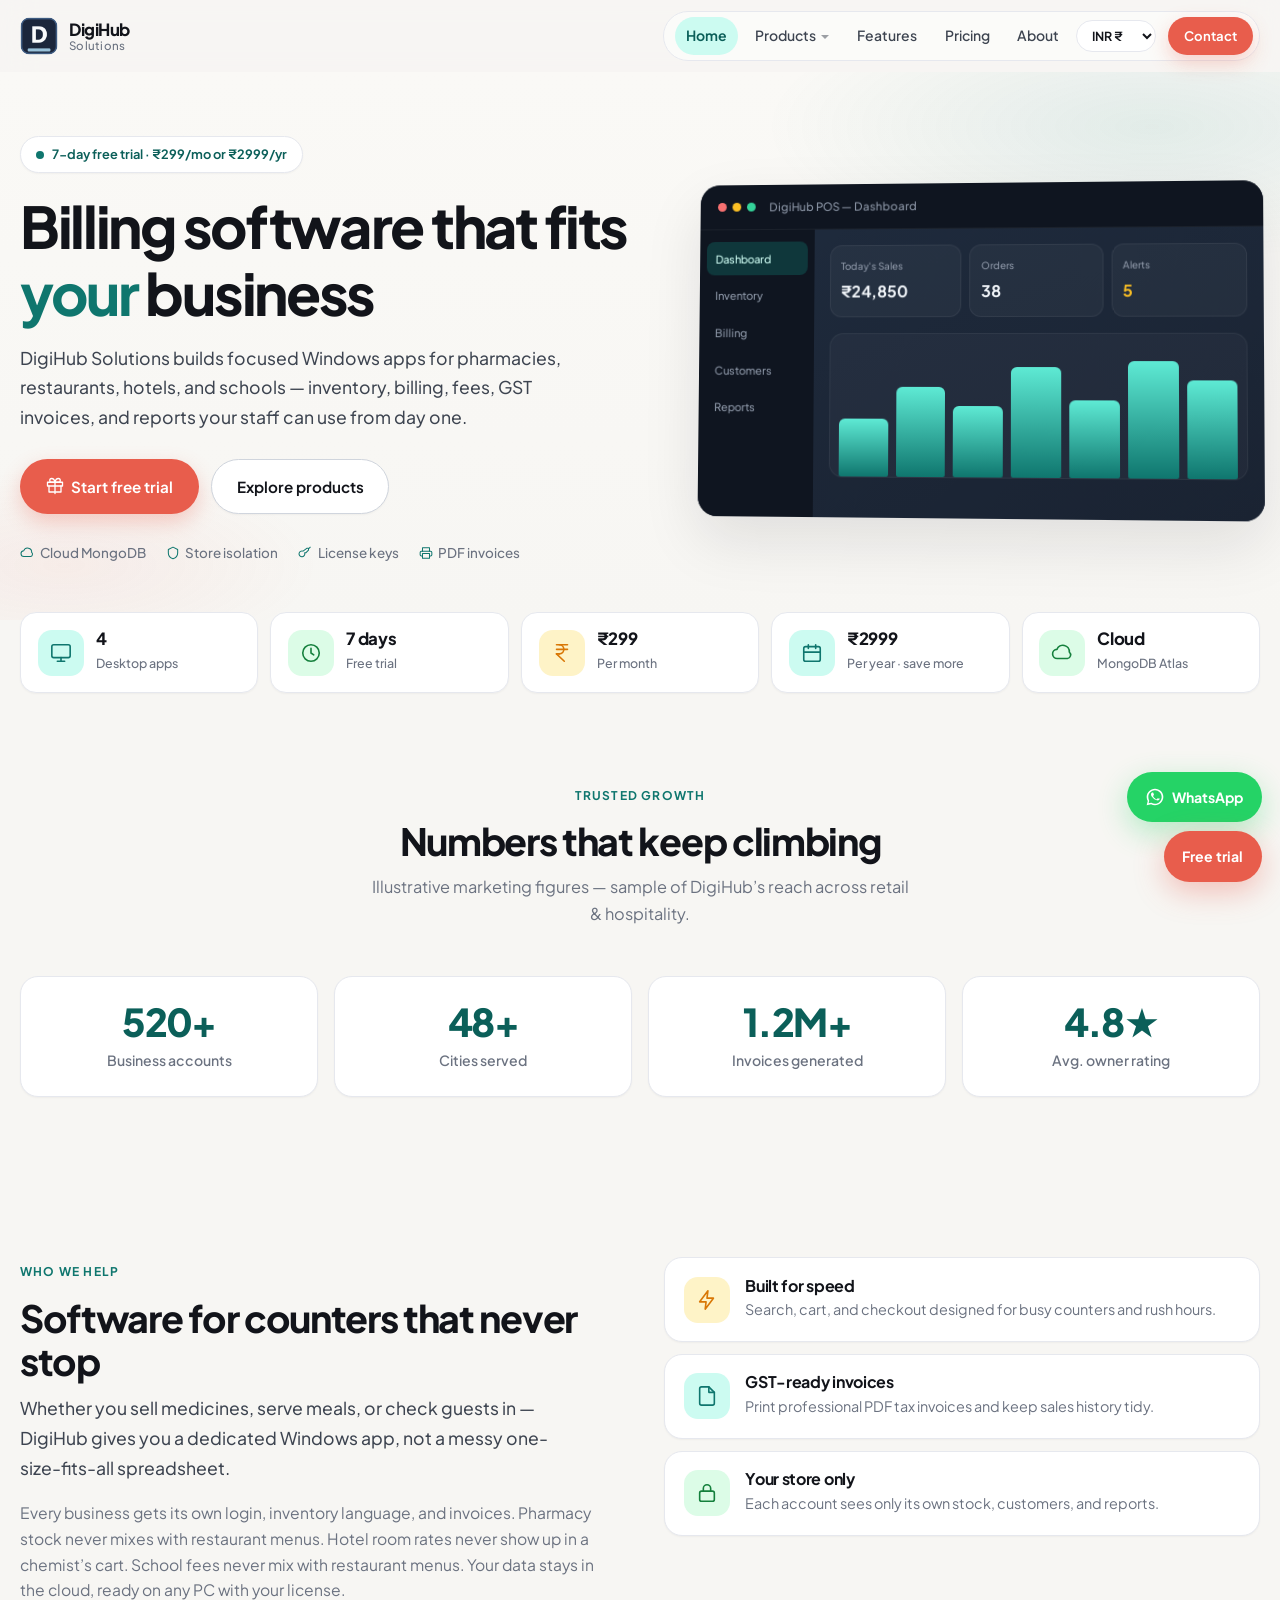
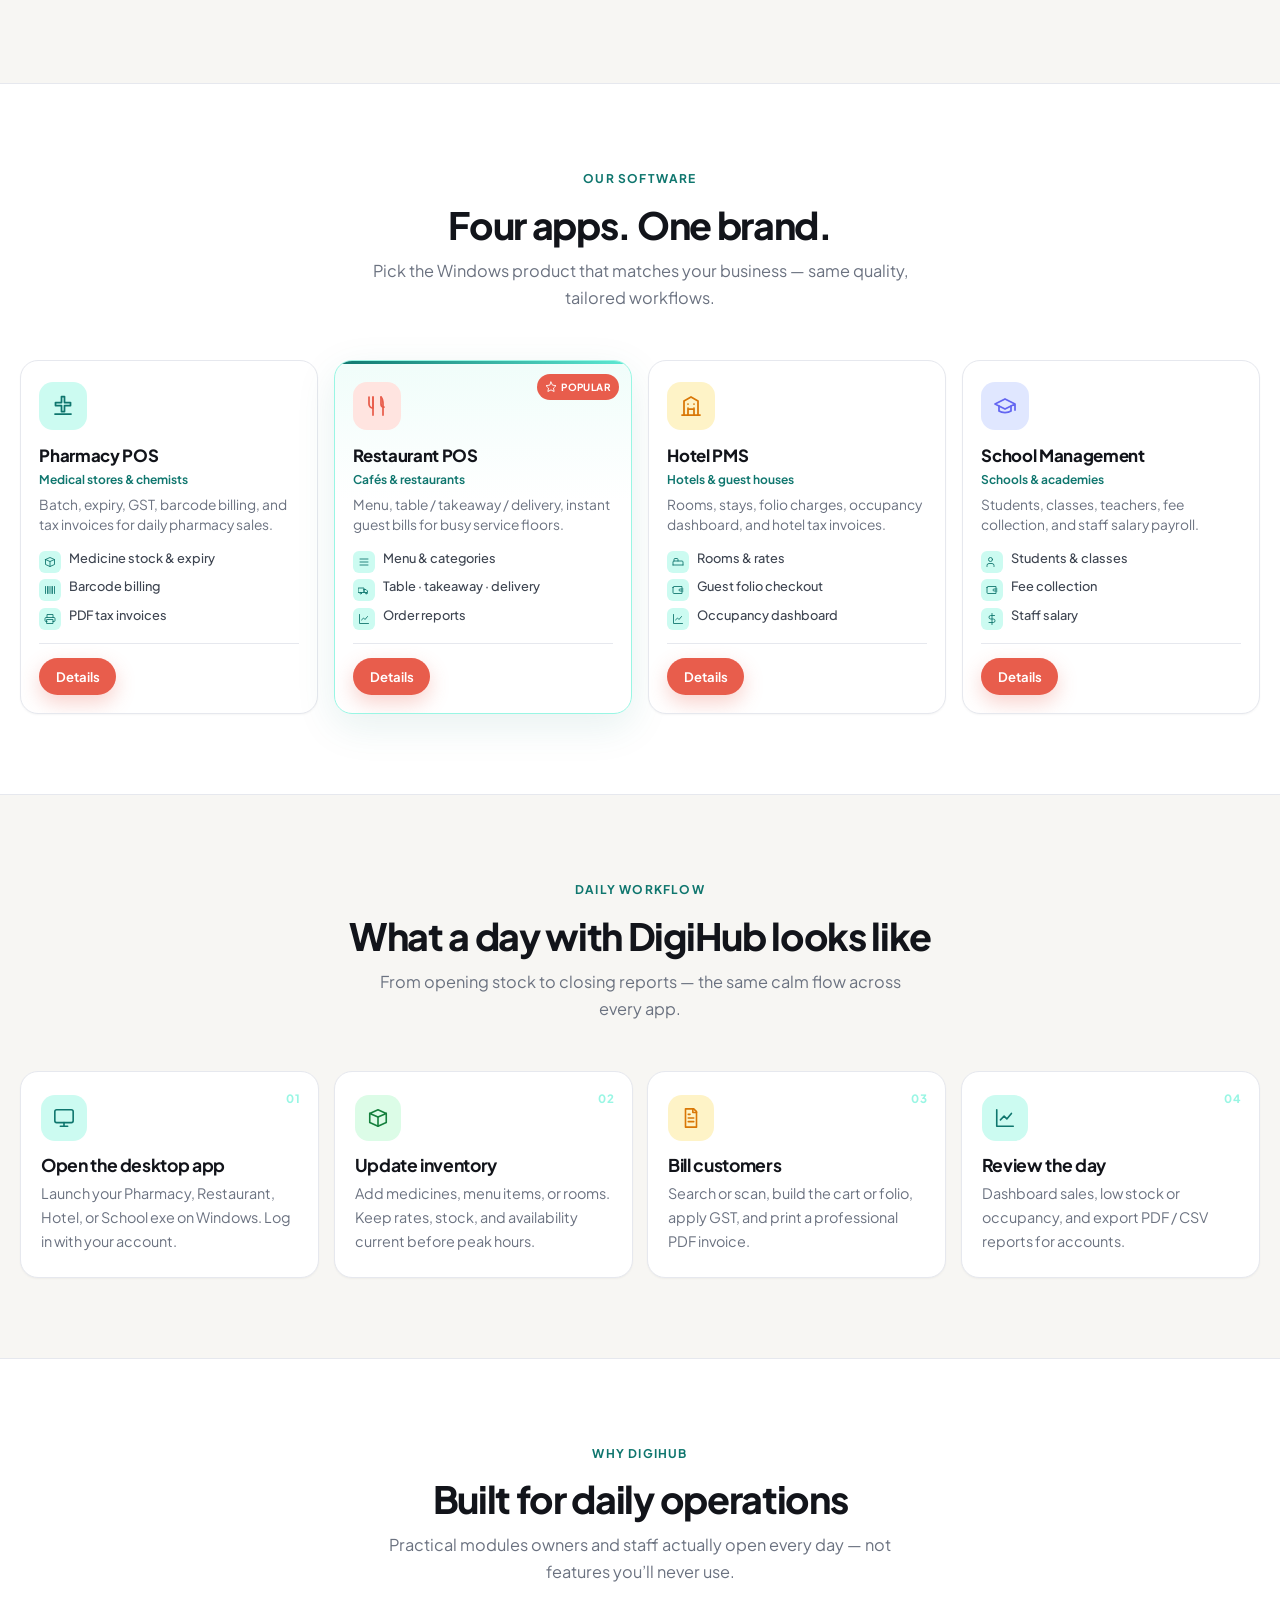
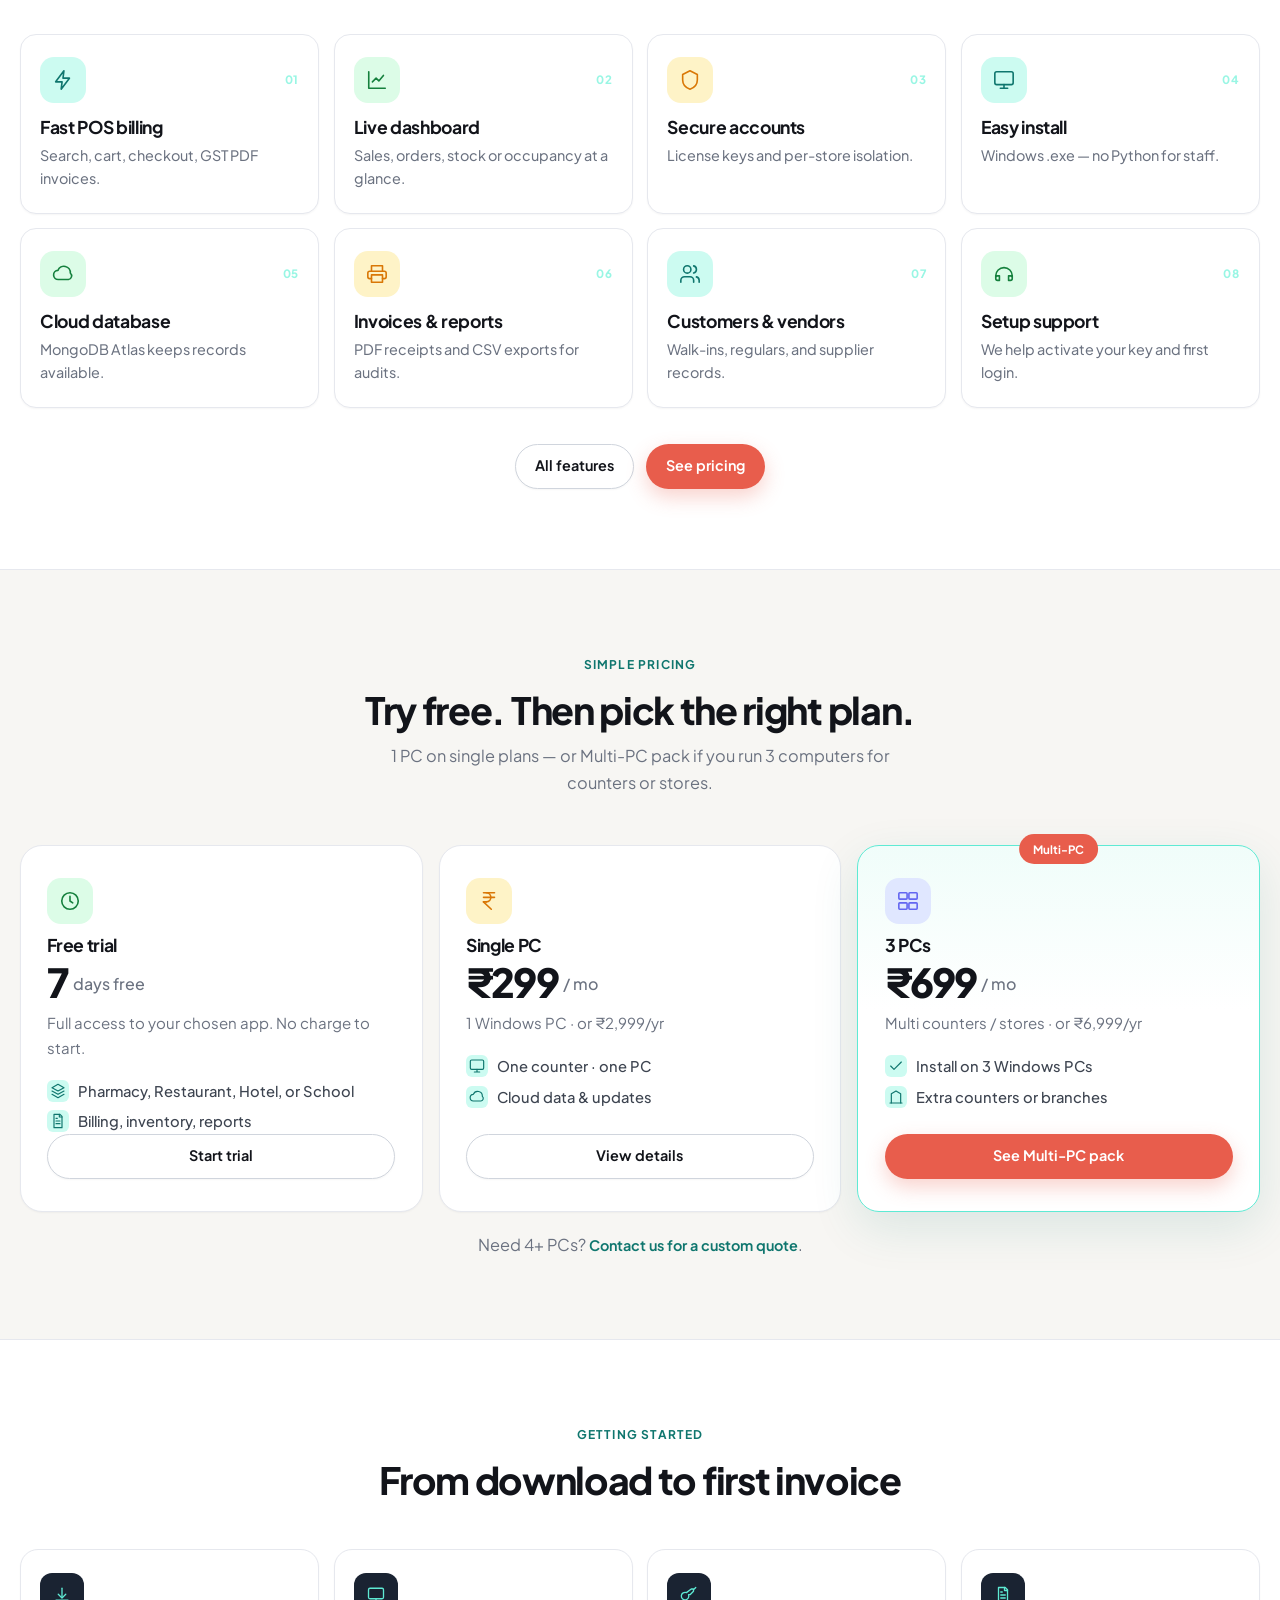
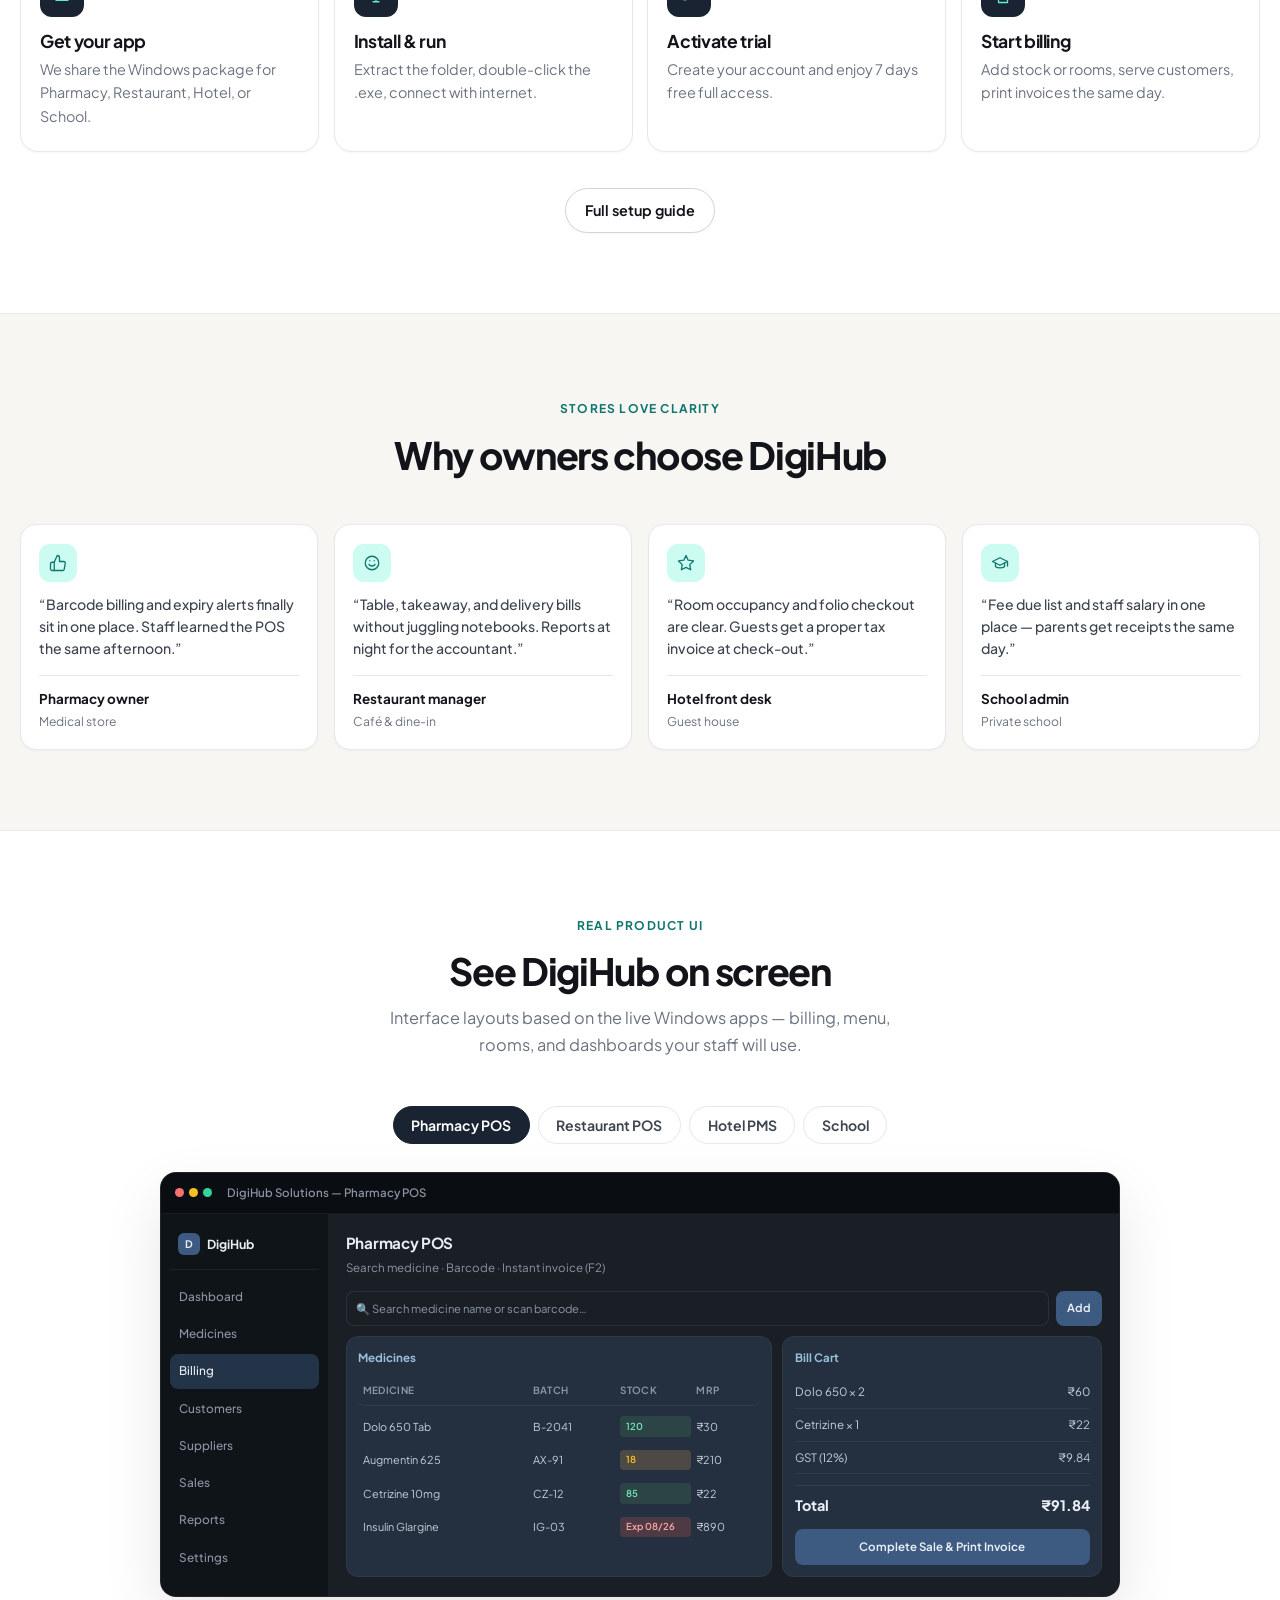
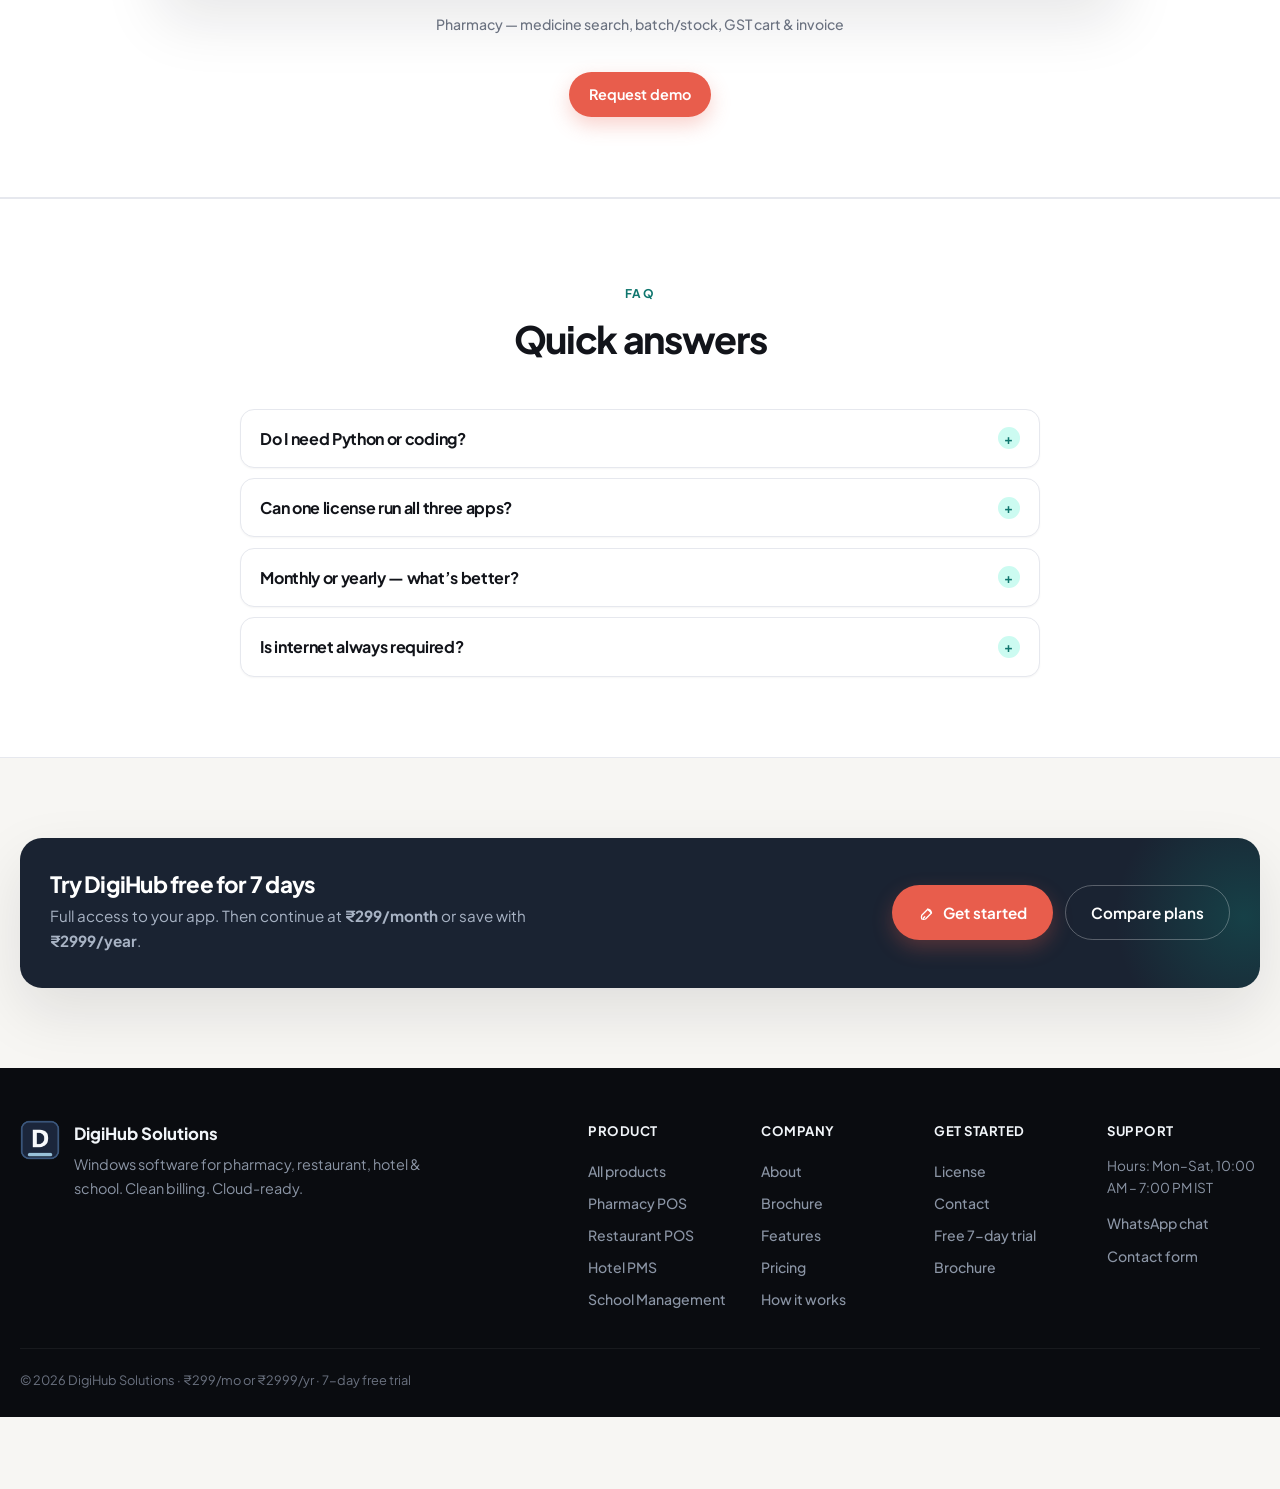
==== commit f946f404: "change pricing and hide career page" ====
--- a/index.html
+++ b/index.html
@@ -3,7 +3,7 @@
 <head>
   <meta charset="UTF-8" />
   <meta name="viewport" content="width=device-width, initial-scale=1.0" />
-  <meta name="description" content="DigiHub Windows software for Pharmacy, Restaurant, Hotel, and School. 7-day free trial, ₹399/month or ₹3999/year." />
+  <meta name="description" content="DigiHub Windows software for Pharmacy, Restaurant, Hotel, and School. 7-day free trial, ₹299/month or ₹2999/year." />
   <meta name="theme-color" content="#0f766e" />
   <title>DigiHub Solutions — Pharmacy, Restaurant, Hotel & School</title>
   <link rel="icon" href="assets/logo.png" type="image/png" />
@@ -53,7 +53,7 @@
       <div class="hero-orbs" aria-hidden="true"><span></span><span></span><span></span></div>
       <div class="container hero-grid">
         <div class="hero-copy reveal">
-          <span class="badge-pill"><span class="pulse"></span> 7-day free trial · ₹399/mo or ₹3999/yr</span>
+          <span class="badge-pill"><span class="pulse"></span> 7-day free trial · ₹299/mo or ₹2999/yr</span>
           <h1>Billing software that fits <em>your</em> business</h1>
           <p class="lead">
             DigiHub Solutions builds focused Windows apps for pharmacies, restaurants, hotels, and schools —
@@ -110,8 +110,8 @@
       <div class="container stats-row stats-row-5">
         <div class="stat-chip"><div class="icon-bubble blue"><svg class="ico" viewBox="0 0 24 24" width="22" height="22" fill="none" stroke="currentColor" stroke-width="1.75" stroke-linecap="round" stroke-linejoin="round" aria-hidden="true"><rect x="2" y="3" width="20" height="14" rx="2"/><path d="M8 21h8M12 17v4"/></svg></div><div><strong>4</strong><span>Desktop apps</span></div></div>
         <div class="stat-chip"><div class="icon-bubble teal"><svg class="ico" viewBox="0 0 24 24" width="22" height="22" fill="none" stroke="currentColor" stroke-width="1.75" stroke-linecap="round" stroke-linejoin="round" aria-hidden="true"><circle cx="12" cy="12" r="9"/><path d="M12 7v5l3 2"/></svg></div><div><strong>7 days</strong><span>Free trial</span></div></div>
-        <div class="stat-chip"><div class="icon-bubble gold"><svg class="ico" viewBox="0 0 24 24" width="22" height="22" fill="none" stroke="currentColor" stroke-width="1.75" stroke-linecap="round" stroke-linejoin="round" aria-hidden="true"><path d="M6 3h12"/><path d="M6 8h12"/><path d="M6 13h3"/><path d="M9 13c6.667 0 6.667-10 0-10"/><path d="m6 13 8.5 8"/></svg></div><div><strong>₹399</strong><span>Per month</span></div></div>
-        <div class="stat-chip"><div class="icon-bubble blue"><svg class="ico" viewBox="0 0 24 24" width="22" height="22" fill="none" stroke="currentColor" stroke-width="1.75" stroke-linecap="round" stroke-linejoin="round" aria-hidden="true"><rect x="3" y="5" width="18" height="16" rx="2"/><path d="M16 3v4M8 3v4M3 11h18"/></svg></div><div><strong>₹3999</strong><span>Per year · save more</span></div></div>
+        <div class="stat-chip"><div class="icon-bubble gold"><svg class="ico" viewBox="0 0 24 24" width="22" height="22" fill="none" stroke="currentColor" stroke-width="1.75" stroke-linecap="round" stroke-linejoin="round" aria-hidden="true"><path d="M6 3h12"/><path d="M6 8h12"/><path d="M6 13h3"/><path d="M9 13c6.667 0 6.667-10 0-10"/><path d="m6 13 8.5 8"/></svg></div><div><strong>₹299</strong><span>Per month</span></div></div>
+        <div class="stat-chip"><div class="icon-bubble blue"><svg class="ico" viewBox="0 0 24 24" width="22" height="22" fill="none" stroke="currentColor" stroke-width="1.75" stroke-linecap="round" stroke-linejoin="round" aria-hidden="true"><rect x="3" y="5" width="18" height="16" rx="2"/><path d="M16 3v4M8 3v4M3 11h18"/></svg></div><div><strong>₹2999</strong><span>Per year · save more</span></div></div>
         <div class="stat-chip"><div class="icon-bubble teal"><svg class="ico" viewBox="0 0 24 24" width="22" height="22" fill="none" stroke="currentColor" stroke-width="1.75" stroke-linecap="round" stroke-linejoin="round" aria-hidden="true"><path d="M18 18H7a5 5 0 0 1-.5-10A7 7 0 0 1 20 11a4 4 0 0 1-2 7z"/></svg></div><div><strong>Cloud</strong><span>MongoDB Atlas</span></div></div>
       </div>
     </section>
@@ -385,10 +385,10 @@
             <div class="price-icon"><div class="icon-bubble gold"><svg class="ico" viewBox="0 0 24 24" width="22" height="22" fill="none" stroke="currentColor" stroke-width="1.75" stroke-linecap="round" stroke-linejoin="round" aria-hidden="true"><path d="M6 3h12"/><path d="M6 8h12"/><path d="M6 13h3"/><path d="M9 13c6.667 0 6.667-10 0-10"/><path d="m6 13 8.5 8"/></svg></div></div>
             <h3>Single PC</h3>
             <div class="price-amount compact">
-              <span class="num" data-price="monthly">₹399</span>
+              <span class="num" data-price="monthly">₹299</span>
               <span class="period">/ mo</span>
             </div>
-            <p class="price-sub">1 Windows PC · or <span data-price="yearly">₹3999</span>/yr</p>
+            <p class="price-sub">1 Windows PC · or <span data-price="yearly">₹2999</span>/yr</p>
             <ul class="icon-list compact">
               <li><span class="li-ico"><svg class="ico" viewBox="0 0 24 24" width="16" height="16" fill="none" stroke="currentColor" stroke-width="1.75" stroke-linecap="round" stroke-linejoin="round" aria-hidden="true"><rect x="2" y="3" width="20" height="14" rx="2"/><path d="M8 21h8M12 17v4"/></svg></span>One counter · one PC</li>
               <li><span class="li-ico"><svg class="ico" viewBox="0 0 24 24" width="16" height="16" fill="none" stroke="currentColor" stroke-width="1.75" stroke-linecap="round" stroke-linejoin="round" aria-hidden="true"><path d="M18 18H7a5 5 0 0 1-.5-10A7 7 0 0 1 20 11a4 4 0 0 1-2 7z"/></svg></span>Cloud data &amp; updates</li>
@@ -400,10 +400,10 @@
             <div class="price-icon"><div class="icon-bubble" style="color:#6366f1;background:#e0e7ff"><svg class="ico" viewBox="0 0 24 24" width="22" height="22" fill="none" stroke="currentColor" stroke-width="1.75" stroke-linecap="round" stroke-linejoin="round" aria-hidden="true"><rect x="2" y="3" width="9" height="7" rx="1"/><rect x="13" y="3" width="9" height="7" rx="1"/><rect x="2" y="14" width="9" height="7" rx="1"/><rect x="13" y="14" width="9" height="7" rx="1"/></svg></div></div>
             <h3>3 PCs</h3>
             <div class="price-amount compact">
-              <span class="num" data-price="multi-monthly">₹999</span>
+              <span class="num" data-price="multi-monthly">₹699</span>
               <span class="period">/ mo</span>
             </div>
-            <p class="price-sub">Multi counters / stores · or <span data-price="multi-yearly">₹9999</span>/yr</p>
+            <p class="price-sub">Multi counters / stores · or <span data-price="multi-yearly">₹6999</span>/yr</p>
             <ul class="icon-list compact">
               <li><span class="li-ico"><svg class="ico" viewBox="0 0 24 24" width="16" height="16" fill="none" stroke="currentColor" stroke-width="1.75" stroke-linecap="round" stroke-linejoin="round" aria-hidden="true"><path d="M20 6L9 17l-5-5"/></svg></span>Install on 3 Windows PCs</li>
               <li><span class="li-ico"><svg class="ico" viewBox="0 0 24 24" width="16" height="16" fill="none" stroke="currentColor" stroke-width="1.75" stroke-linecap="round" stroke-linejoin="round" aria-hidden="true"><path d="M3 21h18"/><path d="M5 21V7l7-4 7 4v14"/></svg></span>Extra counters or branches</li>
@@ -710,7 +710,7 @@
         <div class="mini-cta glow">
           <div>
             <h2>Try DigiHub free for 7 days</h2>
-            <p>Full access to your app. Then continue at <strong>₹399/month</strong> or save with <strong>₹3999/year</strong>.</p>
+            <p>Full access to your app. Then continue at <strong>₹299/month</strong> or save with <strong>₹2999/year</strong>.</p>
           </div>
           <div class="hero-actions" style="margin:0">
             <a href="contact.html" class="btn btn-primary btn-lg"><svg class="ico" viewBox="0 0 24 24" width="18" height="18" fill="none" stroke="currentColor" stroke-width="1.75" stroke-linecap="round" stroke-linejoin="round" aria-hidden="true"><path d="M5 15c-1 3 0 5 0 5s2 1 5 0l8-8a6 6 0 0 0-5-5l-8 8z"/><path d="M13 7l4 4"/><path d="M9 17l-2 2"/></svg> Get started</a>
@@ -744,7 +744,7 @@
           <div>
             <h4>Company</h4>
             <a href="about.html">About</a>
-            <a href="careers.html">Careers</a>
+            <!-- <a href="careers.html">Careers</a> -->
             <a href="brochure.html">Brochure</a>
             <a href="features.html">Features</a>
             <a href="pricing.html">Pricing</a>
@@ -765,7 +765,7 @@
           </div>
         </div>
       </div>
-      <p class="footer-copy">© <span id="year"></span> DigiHub Solutions · ₹399/mo or ₹3999/yr · 7-day free trial</p>
+      <p class="footer-copy">© <span id="year"></span> DigiHub Solutions · ₹299/mo or ₹2999/yr · 7-day free trial</p>
     </div>
   </footer>
 
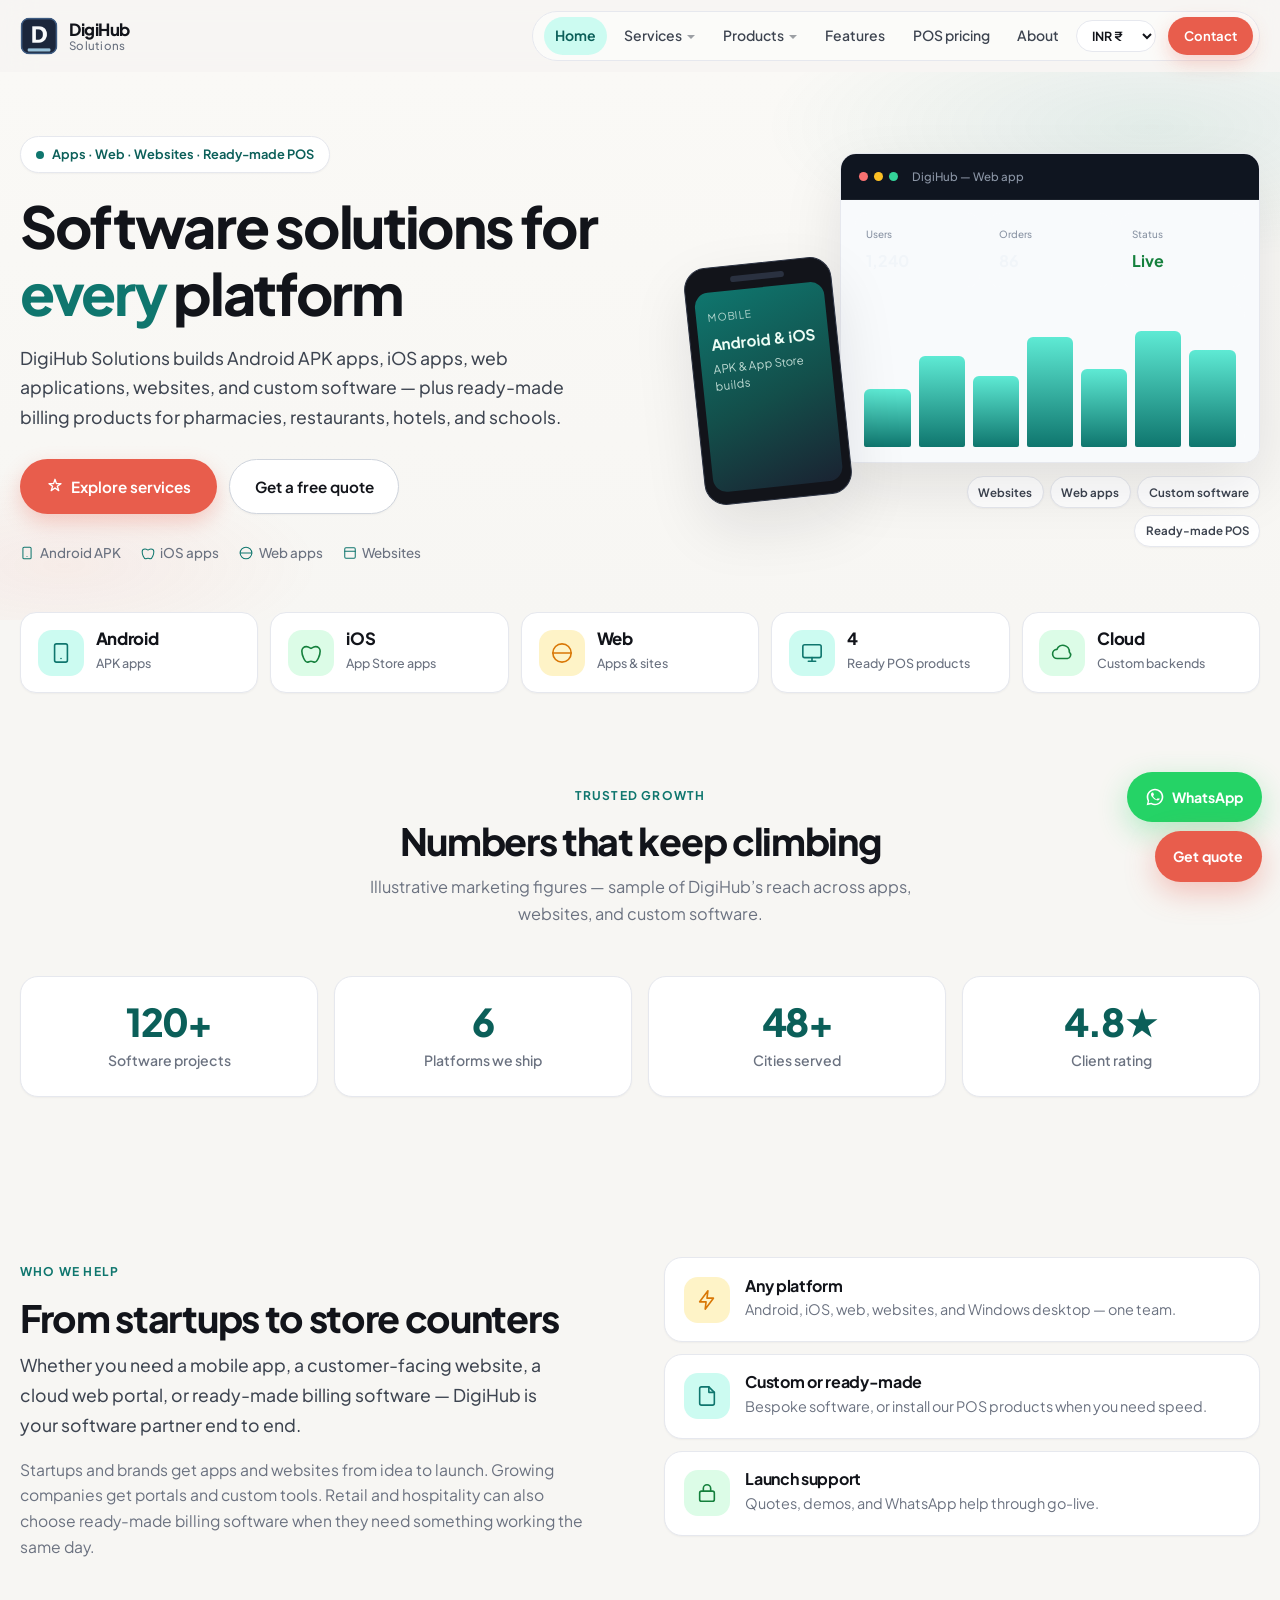
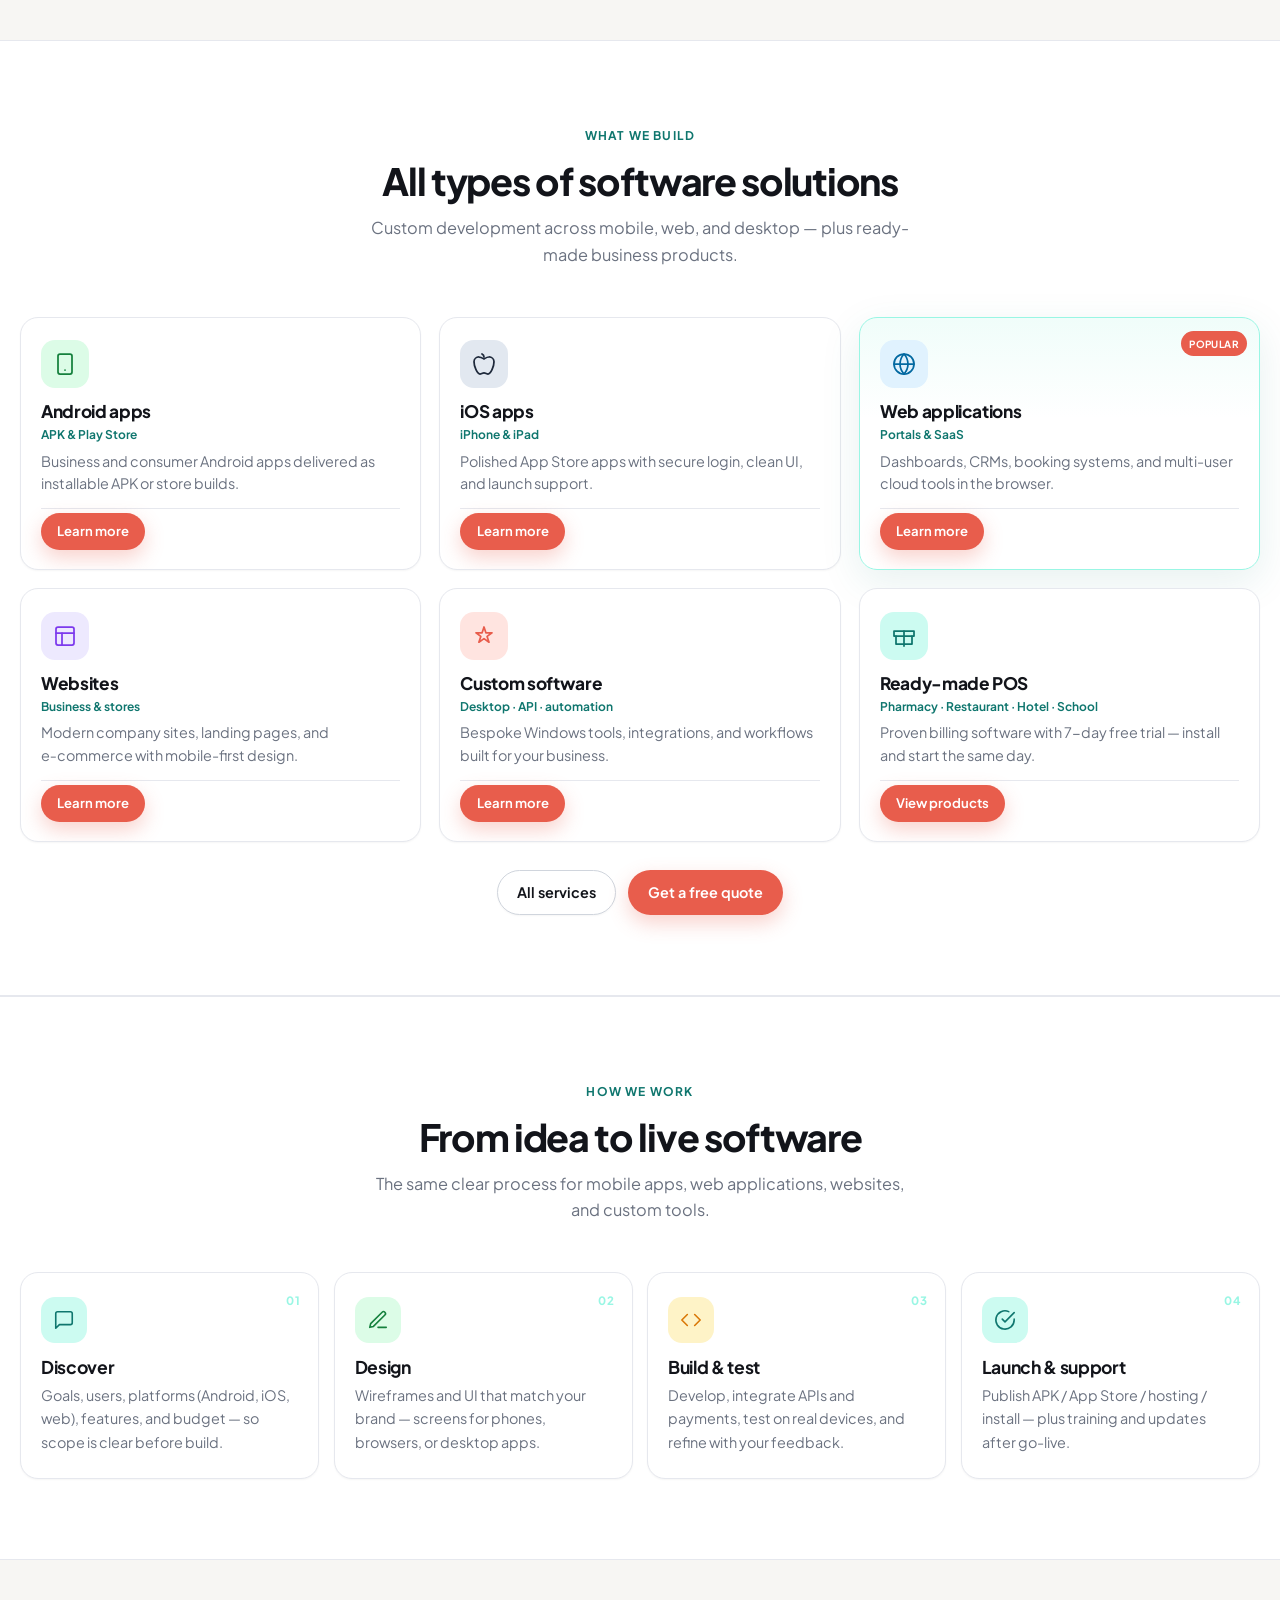
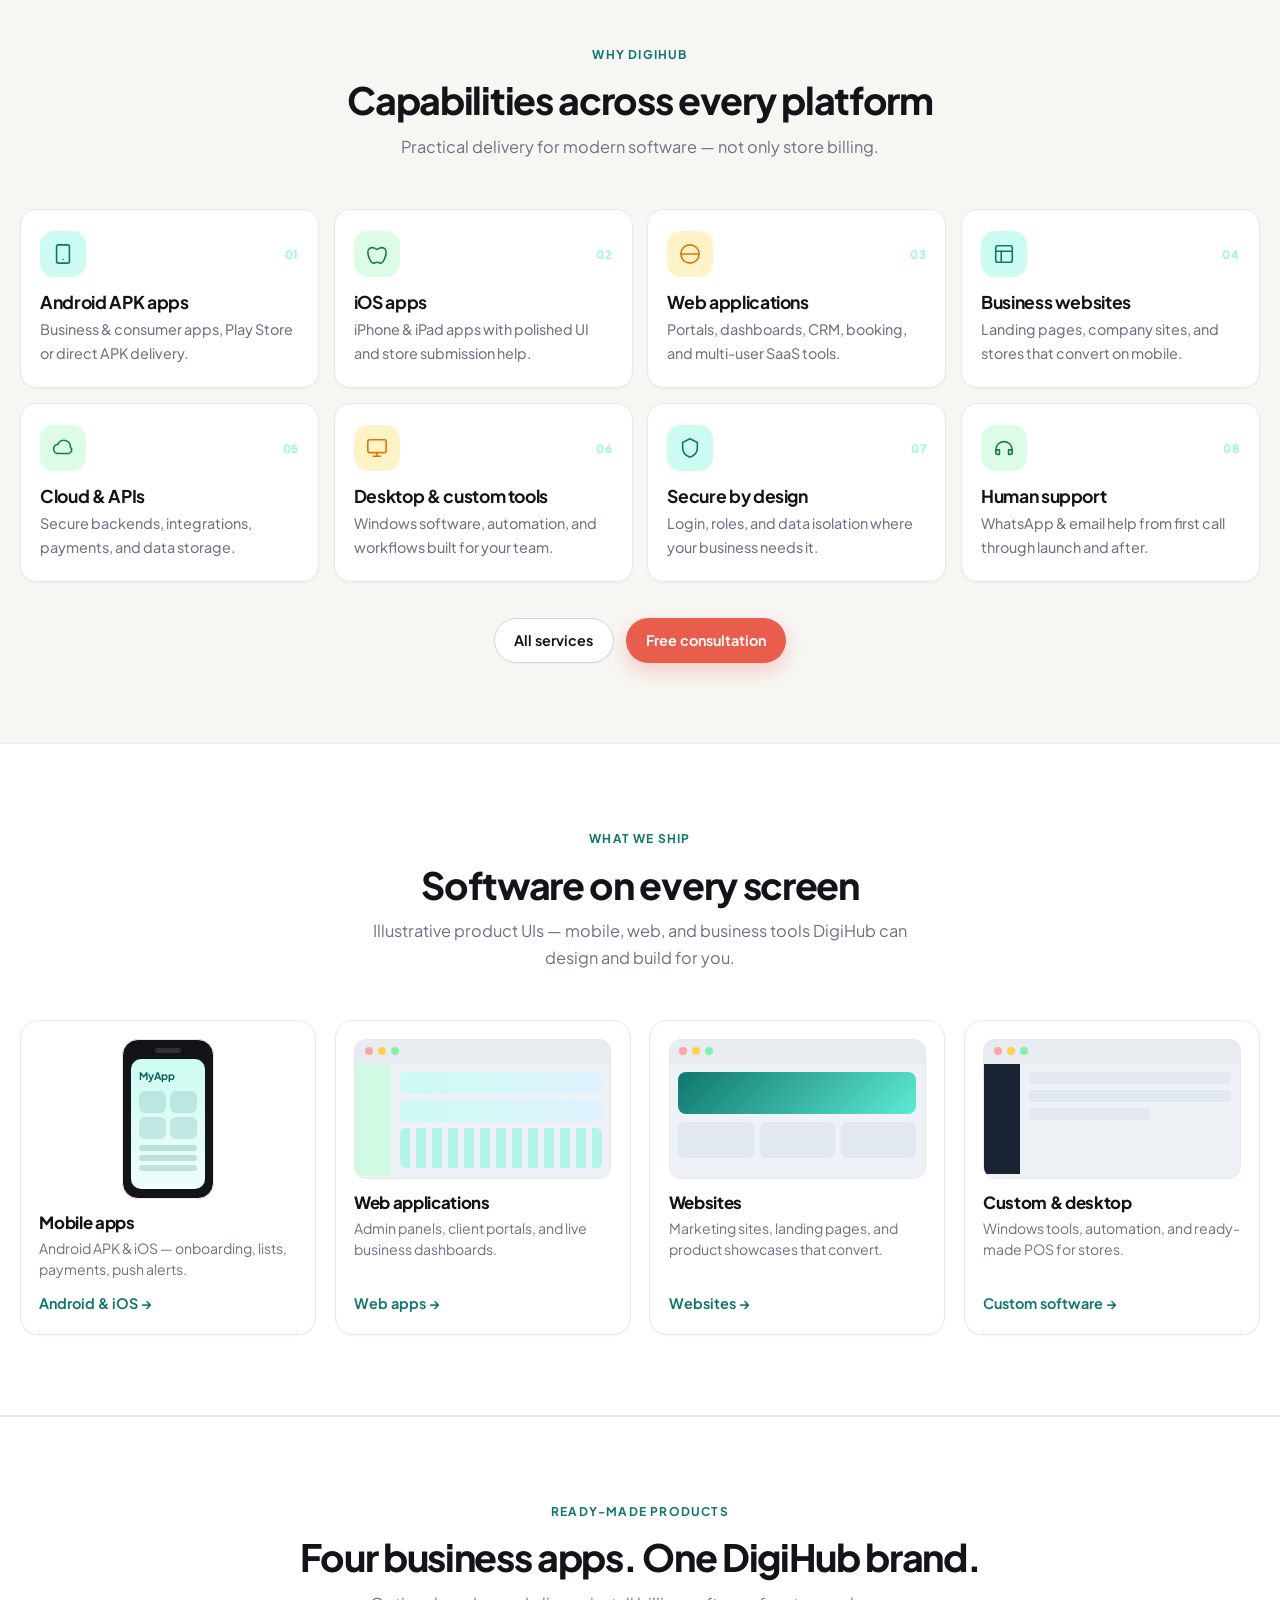
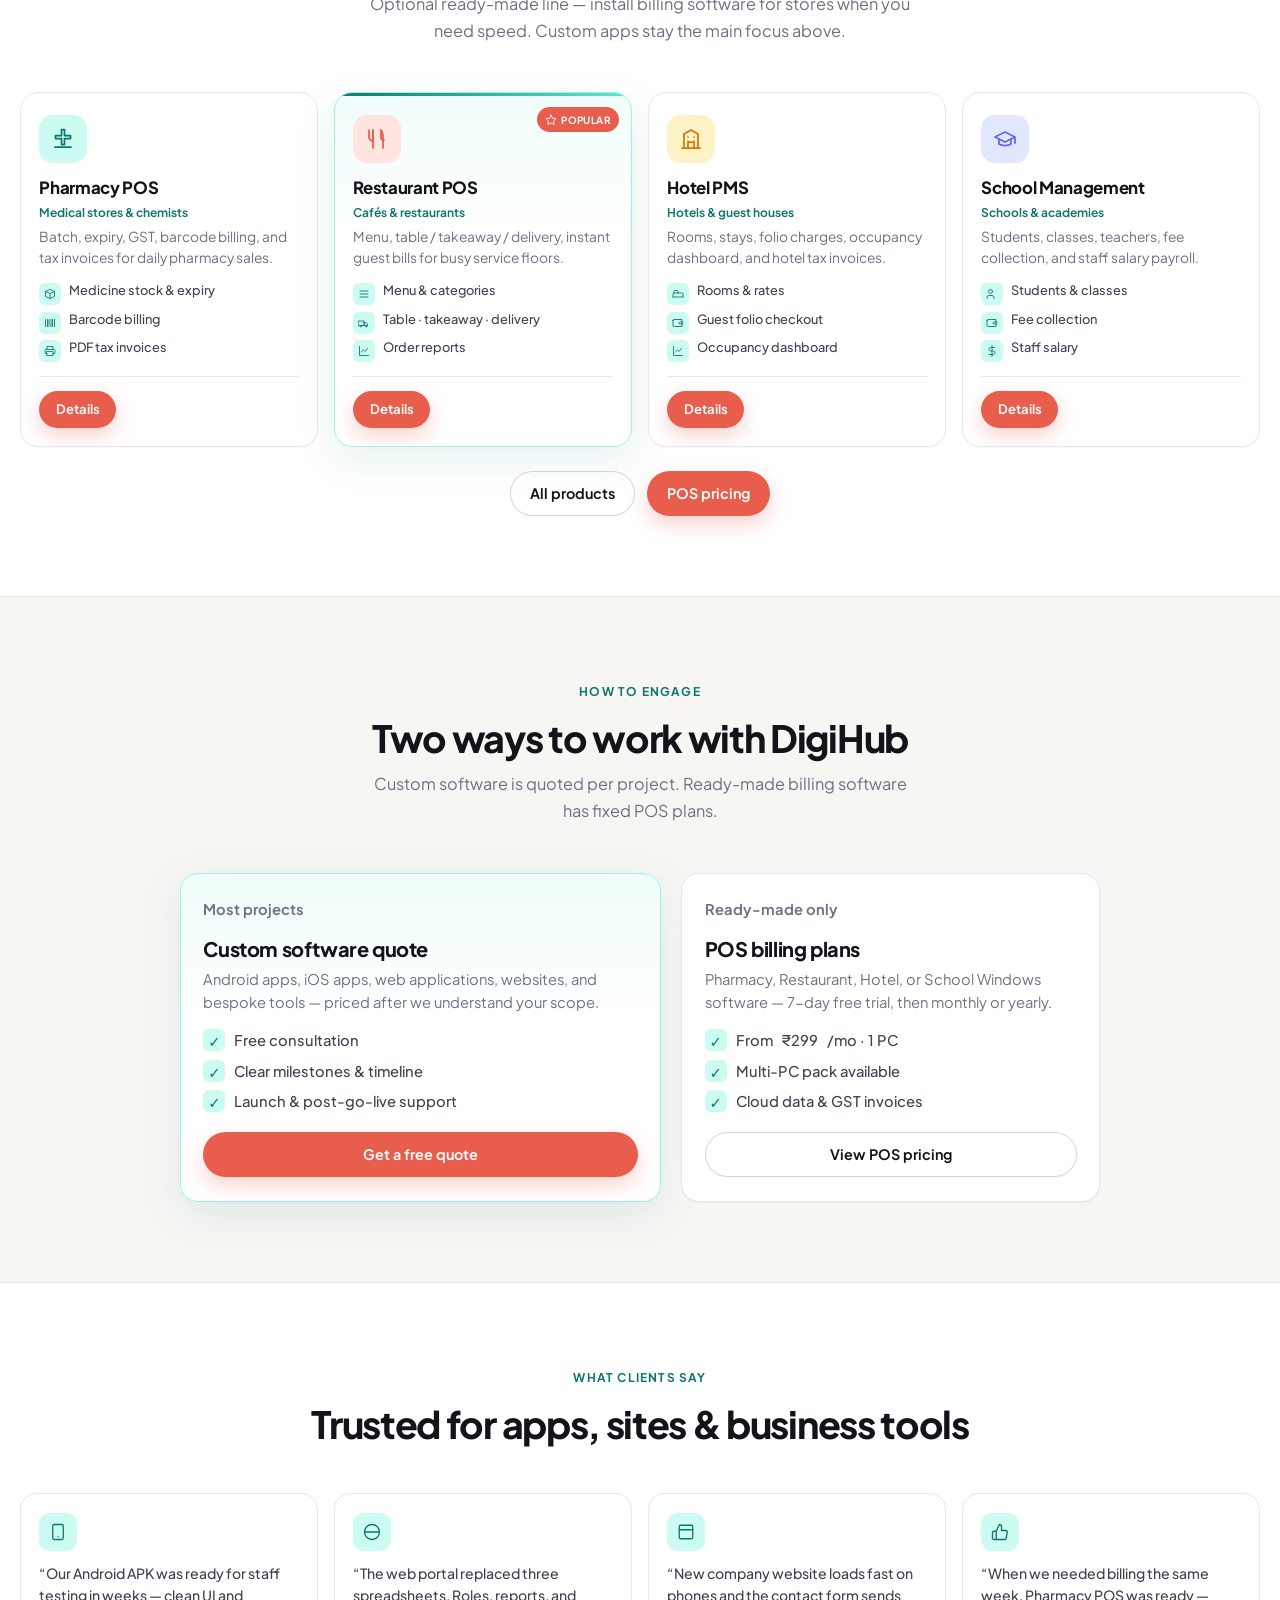
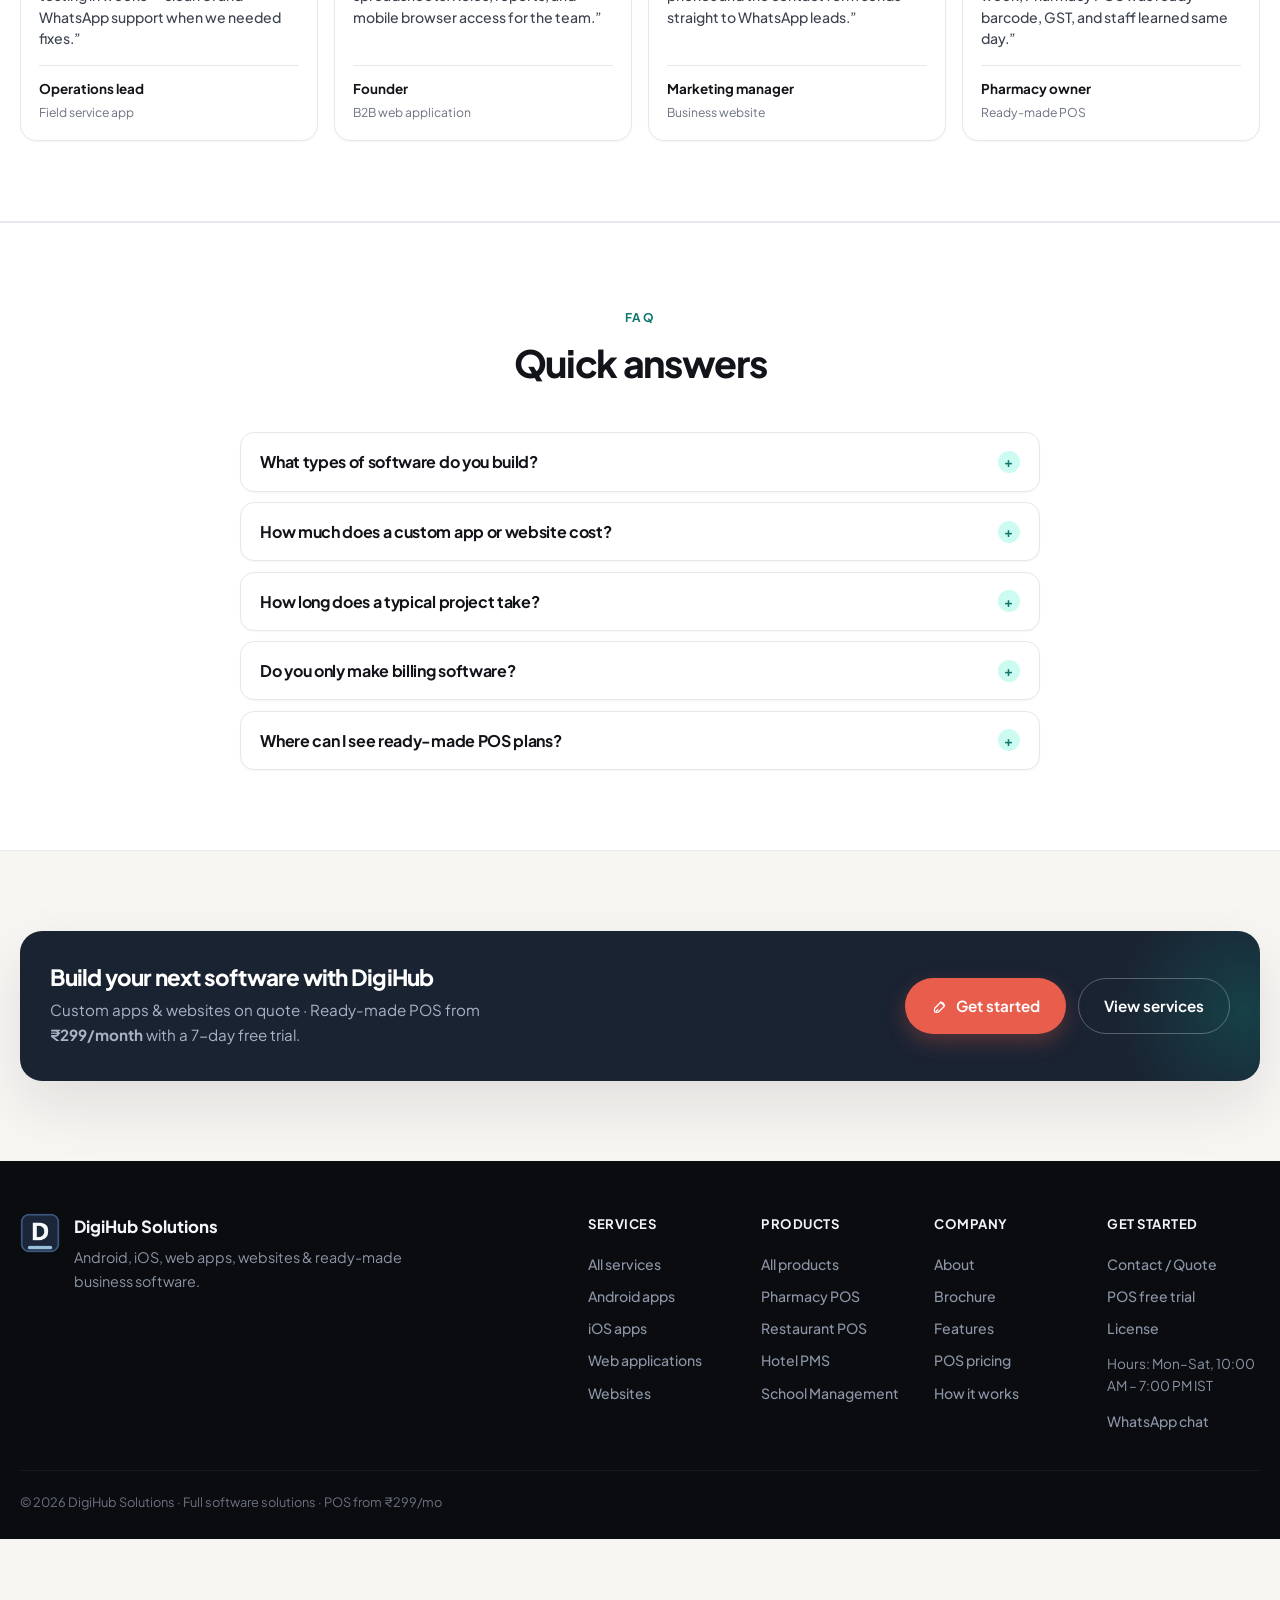
==== commit c728ce90: "change emails" ====
--- a/index.html
+++ b/index.html
@@ -3,9 +3,9 @@
 <head>
   <meta charset="UTF-8" />
   <meta name="viewport" content="width=device-width, initial-scale=1.0" />
-  <meta name="description" content="DigiHub Windows software for Pharmacy, Restaurant, Hotel, and School. 7-day free trial, ₹299/month or ₹2999/year." />
+  <meta name="description" content="DigiHub Solutions — Android apps, iOS apps, web applications, websites, custom software, and ready-made POS for pharmacy, restaurant, hotel & school." />
   <meta name="theme-color" content="#0f766e" />
-  <title>DigiHub Solutions — Pharmacy, Restaurant, Hotel & School</title>
+  <title>DigiHub Solutions — Software, Apps, Websites & Business POS</title>
   <link rel="icon" href="assets/logo.png" type="image/png" />
   <link rel="preconnect" href="https://fonts.googleapis.com" />
   <link rel="preconnect" href="https://fonts.gstatic.com" crossorigin />
@@ -28,6 +28,17 @@
       <nav class="nav-menu" id="navMenu" aria-label="Primary">
         <a href="index.html" data-nav="index.html">Home</a>
         <div class="nav-dropdown">
+          <a href="services.html" data-nav="services.html">Services</a>
+          <div class="nav-dropdown-menu">
+            <a href="services.html" data-nav="services.html">All services</a>
+            <a href="services.html#android">Android apps</a>
+            <a href="services.html#ios">iOS apps</a>
+            <a href="services.html#web-apps">Web applications</a>
+            <a href="services.html#websites">Websites</a>
+            <a href="services.html#custom">Custom software</a>
+          </div>
+        </div>
+        <div class="nav-dropdown">
           <a href="products.html" data-nav="products.html,pharmacy.html,restaurant.html,hotel.html,school.html">Products</a>
           <div class="nav-dropdown-menu">
             <a href="products.html" data-nav="products.html">All products</a>
@@ -38,7 +49,7 @@
           </div>
         </div>
         <a href="features.html" data-nav="features.html">Features</a>
-        <a href="pricing.html" data-nav="pricing.html">Pricing</a>
+        <a href="pricing.html" data-nav="pricing.html" title="Billing / POS products only">POS pricing</a>
         <a href="about.html" data-nav="about.html">About</a>
         <!-- <a href="careers.html" data-nav="careers.html">Careers</a> -->
                 <select class="currency-select" aria-label="Currency" title="Display currency"></select>
@@ -53,42 +64,43 @@
       <div class="hero-orbs" aria-hidden="true"><span></span><span></span><span></span></div>
       <div class="container hero-grid">
         <div class="hero-copy reveal">
-          <span class="badge-pill"><span class="pulse"></span> 7-day free trial · ₹299/mo or ₹2999/yr</span>
-          <h1>Billing software that fits <em>your</em> business</h1>
+          <span class="badge-pill"><span class="pulse"></span> Apps · Web · Websites · Ready-made POS</span>
+          <h1>Software solutions for <em>every</em> platform</h1>
           <p class="lead">
-            DigiHub Solutions builds focused Windows apps for pharmacies, restaurants, hotels, and schools —
-            inventory, billing, fees, GST invoices, and reports your staff can use from day one.
+            DigiHub Solutions builds Android APK apps, iOS apps, web applications, websites, and custom software —
+            plus ready-made billing products for pharmacies, restaurants, hotels, and schools.
           </p>
           <div class="hero-actions">
-            <a href="pricing.html" class="btn btn-primary btn-lg"><svg class="ico" viewBox="0 0 24 24" width="18" height="18" fill="none" stroke="currentColor" stroke-width="1.75" stroke-linecap="round" stroke-linejoin="round" aria-hidden="true"><path d="M20 12v8H4v-8"/><path d="M2 7h20v5H2z"/><path d="M12 22V7"/><path d="M12 7H7.5a2.5 2.5 0 0 1 0-5C11 2 12 7 12 7z"/><path d="M12 7h4.5a2.5 2.5 0 0 0 0-5C13 2 12 7 12 7z"/></svg> Start free trial</a>
-            <a href="products.html" class="btn btn-ghost btn-lg">Explore products</a>
+            <a href="services.html" class="btn btn-primary btn-lg"><svg class="ico" viewBox="0 0 24 24" width="18" height="18" fill="none" stroke="currentColor" stroke-width="1.75" stroke-linecap="round" stroke-linejoin="round" aria-hidden="true"><path d="M12 3l1.9 5.8H20l-4.9 3.6 1.9 5.8L12 14.6 6.9 18.2l1.9-5.8L4 8.8h6.1L12 3z"/></svg> Explore services</a>
+            <a href="contact.html?plan=custom" class="btn btn-ghost btn-lg">Get a free quote</a>
           </div>
           <ul class="hero-trust">
-            <li><svg class="ico" viewBox="0 0 24 24" width="14" height="14" fill="none" stroke="currentColor" stroke-width="1.75" stroke-linecap="round" stroke-linejoin="round" aria-hidden="true"><path d="M18 18H7a5 5 0 0 1-.5-10A7 7 0 0 1 20 11a4 4 0 0 1-2 7z"/></svg> Cloud MongoDB</li>
-            <li><svg class="ico" viewBox="0 0 24 24" width="14" height="14" fill="none" stroke="currentColor" stroke-width="1.75" stroke-linecap="round" stroke-linejoin="round" aria-hidden="true"><path d="M12 2l8 4v6c0 5-3.5 8.5-8 10-4.5-1.5-8-5-8-10V6l8-4z"/></svg> Store isolation</li>
-            <li><svg class="ico" viewBox="0 0 24 24" width="14" height="14" fill="none" stroke="currentColor" stroke-width="1.75" stroke-linecap="round" stroke-linejoin="round" aria-hidden="true"><path d="M21 2l-2 2m-7.6 7.6a5 5 0 1 1-2.8-2.8L15 4h3v3l-4.6 4.6z"/></svg> License keys</li>
-            <li><svg class="ico" viewBox="0 0 24 24" width="14" height="14" fill="none" stroke="currentColor" stroke-width="1.75" stroke-linecap="round" stroke-linejoin="round" aria-hidden="true"><path d="M6 9V3h12v6"/><path d="M6 17H4a2 2 0 0 1-2-2v-4a2 2 0 0 1 2-2h16a2 2 0 0 1 2 2v4a2 2 0 0 1-2 2h-2"/><rect x="6" y="13" width="12" height="8"/></svg> PDF invoices</li>
+            <li><svg class="ico" viewBox="0 0 24 24" width="14" height="14" fill="none" stroke="currentColor" stroke-width="1.75" stroke-linecap="round" stroke-linejoin="round" aria-hidden="true"><rect x="5" y="2" width="14" height="20" rx="2"/><path d="M12 18h.01"/></svg> Android APK</li>
+            <li><svg class="ico" viewBox="0 0 24 24" width="14" height="14" fill="none" stroke="currentColor" stroke-width="1.75" stroke-linecap="round" stroke-linejoin="round" aria-hidden="true"><path d="M12 20.94c1.5 0 2.75 1.06 4 1.06 3 0 6-8 6-12.22A4.91 4.91 0 0 0 17 5c-2.22 0-4 1.44-5 2-1-.56-2.78-2-5-2a4.9 4.9 0 0 0-5 4.78C2 14 5 22 8 22c1.25 0 2.5-1.06 4-1.06z"/></svg> iOS apps</li>
+            <li><svg class="ico" viewBox="0 0 24 24" width="14" height="14" fill="none" stroke="currentColor" stroke-width="1.75" stroke-linecap="round" stroke-linejoin="round" aria-hidden="true"><circle cx="12" cy="12" r="10"/><path d="M2 12h20"/></svg> Web apps</li>
+            <li><svg class="ico" viewBox="0 0 24 24" width="14" height="14" fill="none" stroke="currentColor" stroke-width="1.75" stroke-linecap="round" stroke-linejoin="round" aria-hidden="true"><rect x="3" y="3" width="18" height="18" rx="2"/><path d="M3 9h18"/></svg> Websites</li>
           </ul>
         </div>
         <div class="hero-visual reveal" aria-hidden="true">
-          <div class="mock-window float-soft">
-            <div class="mock-titlebar">
-              <span class="dot red"></span><span class="dot yellow"></span><span class="dot green"></span>
-              <span class="mock-title">DigiHub POS — Dashboard</span>
-            </div>
-            <div class="mock-body">
-              <aside class="mock-sidebar">
-                <div class="mock-nav active">Dashboard</div>
-                <div class="mock-nav">Inventory</div>
-                <div class="mock-nav">Billing</div>
-                <div class="mock-nav">Customers</div>
-                <div class="mock-nav">Reports</div>
-              </aside>
-              <div class="mock-main">
+          <div class="platform-stack float-soft">
+            <div class="platform-card phone">
+              <div class="platform-notch"></div>
+              <div class="platform-screen">
+                <span class="ps-label">Mobile</span>
+                <strong>Android &amp; iOS</strong>
+                <p>APK &amp; App Store builds</p>
+              </div>
+            </div>
+            <div class="platform-card browser">
+              <div class="mock-titlebar">
+                <span class="dot red"></span><span class="dot yellow"></span><span class="dot green"></span>
+                <span class="mock-title">DigiHub — Web app</span>
+              </div>
+              <div class="platform-screen web">
                 <div class="mock-cards">
-                  <div class="mock-card"><span class="mock-label">Today's Sales</span><strong>₹24,850</strong></div>
-                  <div class="mock-card"><span class="mock-label">Orders</span><strong>38</strong></div>
-                  <div class="mock-card"><span class="mock-label">Alerts</span><strong class="warn">5</strong></div>
+                  <div class="mock-card"><span class="mock-label">Users</span><strong>1,240</strong></div>
+                  <div class="mock-card"><span class="mock-label">Orders</span><strong>86</strong></div>
+                  <div class="mock-card"><span class="mock-label">Status</span><strong class="ok">Live</strong></div>
                 </div>
                 <div class="mock-chart">
                   <div class="bar" style="--h:45%"></div>
@@ -101,6 +113,12 @@
                 </div>
               </div>
             </div>
+            <div class="platform-badges">
+              <span>Websites</span>
+              <span>Web apps</span>
+              <span>Custom software</span>
+              <span>Ready-made POS</span>
+            </div>
           </div>
         </div>
       </div>
@@ -108,11 +126,11 @@
 
     <section class="section strip-stats">
       <div class="container stats-row stats-row-5">
-        <div class="stat-chip"><div class="icon-bubble blue"><svg class="ico" viewBox="0 0 24 24" width="22" height="22" fill="none" stroke="currentColor" stroke-width="1.75" stroke-linecap="round" stroke-linejoin="round" aria-hidden="true"><rect x="2" y="3" width="20" height="14" rx="2"/><path d="M8 21h8M12 17v4"/></svg></div><div><strong>4</strong><span>Desktop apps</span></div></div>
-        <div class="stat-chip"><div class="icon-bubble teal"><svg class="ico" viewBox="0 0 24 24" width="22" height="22" fill="none" stroke="currentColor" stroke-width="1.75" stroke-linecap="round" stroke-linejoin="round" aria-hidden="true"><circle cx="12" cy="12" r="9"/><path d="M12 7v5l3 2"/></svg></div><div><strong>7 days</strong><span>Free trial</span></div></div>
-        <div class="stat-chip"><div class="icon-bubble gold"><svg class="ico" viewBox="0 0 24 24" width="22" height="22" fill="none" stroke="currentColor" stroke-width="1.75" stroke-linecap="round" stroke-linejoin="round" aria-hidden="true"><path d="M6 3h12"/><path d="M6 8h12"/><path d="M6 13h3"/><path d="M9 13c6.667 0 6.667-10 0-10"/><path d="m6 13 8.5 8"/></svg></div><div><strong>₹299</strong><span>Per month</span></div></div>
-        <div class="stat-chip"><div class="icon-bubble blue"><svg class="ico" viewBox="0 0 24 24" width="22" height="22" fill="none" stroke="currentColor" stroke-width="1.75" stroke-linecap="round" stroke-linejoin="round" aria-hidden="true"><rect x="3" y="5" width="18" height="16" rx="2"/><path d="M16 3v4M8 3v4M3 11h18"/></svg></div><div><strong>₹2999</strong><span>Per year · save more</span></div></div>
-        <div class="stat-chip"><div class="icon-bubble teal"><svg class="ico" viewBox="0 0 24 24" width="22" height="22" fill="none" stroke="currentColor" stroke-width="1.75" stroke-linecap="round" stroke-linejoin="round" aria-hidden="true"><path d="M18 18H7a5 5 0 0 1-.5-10A7 7 0 0 1 20 11a4 4 0 0 1-2 7z"/></svg></div><div><strong>Cloud</strong><span>MongoDB Atlas</span></div></div>
+        <div class="stat-chip"><div class="icon-bubble blue"><svg class="ico" viewBox="0 0 24 24" width="22" height="22" fill="none" stroke="currentColor" stroke-width="1.75" stroke-linecap="round" stroke-linejoin="round" aria-hidden="true"><rect x="5" y="2" width="14" height="20" rx="2"/><path d="M12 18h.01"/></svg></div><div><strong>Android</strong><span>APK apps</span></div></div>
+        <div class="stat-chip"><div class="icon-bubble teal"><svg class="ico" viewBox="0 0 24 24" width="22" height="22" fill="none" stroke="currentColor" stroke-width="1.75" stroke-linecap="round" stroke-linejoin="round" aria-hidden="true"><path d="M12 20.94c1.5 0 2.75 1.06 4 1.06 3 0 6-8 6-12.22A4.91 4.91 0 0 0 17 5c-2.22 0-4 1.44-5 2-1-.56-2.78-2-5-2a4.9 4.9 0 0 0-5 4.78C2 14 5 22 8 22c1.25 0 2.5-1.06 4-1.06z"/></svg></div><div><strong>iOS</strong><span>App Store apps</span></div></div>
+        <div class="stat-chip"><div class="icon-bubble gold"><svg class="ico" viewBox="0 0 24 24" width="22" height="22" fill="none" stroke="currentColor" stroke-width="1.75" stroke-linecap="round" stroke-linejoin="round" aria-hidden="true"><circle cx="12" cy="12" r="10"/><path d="M2 12h20"/></svg></div><div><strong>Web</strong><span>Apps &amp; sites</span></div></div>
+        <div class="stat-chip"><div class="icon-bubble blue"><svg class="ico" viewBox="0 0 24 24" width="22" height="22" fill="none" stroke="currentColor" stroke-width="1.75" stroke-linecap="round" stroke-linejoin="round" aria-hidden="true"><rect x="2" y="3" width="20" height="14" rx="2"/><path d="M8 21h8M12 17v4"/></svg></div><div><strong>4</strong><span>Ready POS products</span></div></div>
+        <div class="stat-chip"><div class="icon-bubble teal"><svg class="ico" viewBox="0 0 24 24" width="22" height="22" fill="none" stroke="currentColor" stroke-width="1.75" stroke-linecap="round" stroke-linejoin="round" aria-hidden="true"><path d="M18 18H7a5 5 0 0 1-.5-10A7 7 0 0 1 20 11a4 4 0 0 1-2 7z"/></svg></div><div><strong>Cloud</strong><span>Custom backends</span></div></div>
       </div>
     </section>
 
@@ -122,28 +140,24 @@
         <div class="section-head">
           <p class="eyebrow">Trusted growth</p>
           <h2>Numbers that keep climbing</h2>
-          <p class="section-sub">Illustrative marketing figures — sample of DigiHub’s reach across retail &amp; hospitality.</p>
+          <p class="section-sub">Illustrative marketing figures — sample of DigiHub’s reach across apps, websites, and custom software.</p>
         </div>
         <div class="stats-showcase">
           <div class="stat-big">
-            <div class="num" data-count-to="520" data-count-suffix="+">0</div>
-            <div class="label">Business accounts</div>
-            <!-- <div class="hint">Mock / sample metric</div> -->
+            <div class="num" data-count-to="120" data-count-suffix="+">0</div>
+            <div class="label">Software projects</div>
+          </div>
+          <div class="stat-big">
+            <div class="num" data-count-to="6" data-count-suffix="">0</div>
+            <div class="label">Platforms we ship</div>
           </div>
           <div class="stat-big">
             <div class="num" data-count-to="48" data-count-suffix="+">0</div>
             <div class="label">Cities served</div>
-            <!-- <div class="hint">Mock / sample metric</div> -->
-          </div>
-          <div class="stat-big">
-            <div class="num">1.2M+</div>
-            <div class="label">Invoices generated</div>
-            <!-- <div class="hint">Mock / sample metric</div> -->
           </div>
           <div class="stat-big">
             <div class="num" data-count-to="4.8" data-count-suffix="★">0</div>
-            <div class="label">Avg. owner rating</div>
-            <!-- <div class="hint">Mock / sample metric</div> -->
+            <div class="label">Client rating</div>
           </div>
         </div>
       </div>
@@ -153,20 +167,20 @@
       <div class="container split-intro">
         <div>
           <p class="eyebrow">Who we help</p>
-          <h2>Software for counters that never stop</h2>
+          <h2>From startups to store counters</h2>
           <p class="lead" style="margin-bottom:1rem">
-            Whether you sell medicines, serve meals, or check guests in — DigiHub gives you a dedicated Windows app,
-            not a messy one-size-fits-all spreadsheet.
+            Whether you need a mobile app, a customer-facing website, a cloud web portal, or ready-made billing software —
+            DigiHub is your software partner end to end.
           </p>
           <p class="muted-copy">
-            Every business gets its own login, inventory language, and invoices. Pharmacy stock never mixes with restaurant menus.
-            Hotel room rates never show up in a chemist’s cart. School fees never mix with restaurant menus. Your data stays in the cloud, ready on any PC with your license.
+            Startups and brands get apps and websites from idea to launch. Growing companies get portals and custom tools.
+            Retail and hospitality can also choose ready-made billing software when they need something working the same day.
           </p>
         </div>
         <div class="intro-points">
-          <div class="intro-point card-lift"><div class="icon-bubble gold"><svg class="ico" viewBox="0 0 24 24" width="22" height="22" fill="none" stroke="currentColor" stroke-width="1.75" stroke-linecap="round" stroke-linejoin="round" aria-hidden="true"><path d="M13 2L4 14h7l-1 8 9-12h-7l1-8z"/></svg></div><div><h3>Built for speed</h3><p>Search, cart, and checkout designed for busy counters and rush hours.</p></div></div>
-          <div class="intro-point card-lift"><div class="icon-bubble blue"><svg class="ico" viewBox="0 0 24 24" width="22" height="22" fill="none" stroke="currentColor" stroke-width="1.75" stroke-linecap="round" stroke-linejoin="round" aria-hidden="true"><path d="M14 2H6a2 2 0 0 0-2 2v16a2 2 0 0 0 2 2h12a2 2 0 0 0 2-2V8z"/><path d="M14 2v6h6"/></svg></div><div><h3>GST-ready invoices</h3><p>Print professional PDF tax invoices and keep sales history tidy.</p></div></div>
-          <div class="intro-point card-lift"><div class="icon-bubble teal"><svg class="ico" viewBox="0 0 24 24" width="22" height="22" fill="none" stroke="currentColor" stroke-width="1.75" stroke-linecap="round" stroke-linejoin="round" aria-hidden="true"><rect x="4" y="10" width="16" height="11" rx="2"/><path d="M8 10V7a4 4 0 0 1 8 0v3"/></svg></div><div><h3>Your store only</h3><p>Each account sees only its own stock, customers, and reports.</p></div></div>
+          <div class="intro-point card-lift"><div class="icon-bubble gold"><svg class="ico" viewBox="0 0 24 24" width="22" height="22" fill="none" stroke="currentColor" stroke-width="1.75" stroke-linecap="round" stroke-linejoin="round" aria-hidden="true"><path d="M13 2L4 14h7l-1 8 9-12h-7l1-8z"/></svg></div><div><h3>Any platform</h3><p>Android, iOS, web, websites, and Windows desktop — one team.</p></div></div>
+          <div class="intro-point card-lift"><div class="icon-bubble blue"><svg class="ico" viewBox="0 0 24 24" width="22" height="22" fill="none" stroke="currentColor" stroke-width="1.75" stroke-linecap="round" stroke-linejoin="round" aria-hidden="true"><path d="M14 2H6a2 2 0 0 0-2 2v16a2 2 0 0 0 2 2h12a2 2 0 0 0 2-2V8z"/><path d="M14 2v6h6"/></svg></div><div><h3>Custom or ready-made</h3><p>Bespoke software, or install our POS products when you need speed.</p></div></div>
+          <div class="intro-point card-lift"><div class="icon-bubble teal"><svg class="ico" viewBox="0 0 24 24" width="22" height="22" fill="none" stroke="currentColor" stroke-width="1.75" stroke-linecap="round" stroke-linejoin="round" aria-hidden="true"><rect x="4" y="10" width="16" height="11" rx="2"/><path d="M8 10V7a4 4 0 0 1 8 0v3"/></svg></div><div><h3>Launch support</h3><p>Quotes, demos, and WhatsApp help through go-live.</p></div></div>
         </div>
       </div>
     </section>
@@ -174,9 +188,255 @@
     <section class="section section-alt">
       <div class="container">
         <div class="section-head">
-          <p class="eyebrow">Our software</p>
-          <h2>Four apps. One brand.</h2>
-          <p class="section-sub">Pick the Windows product that matches your business — same quality, tailored workflows.</p>
+          <p class="eyebrow">What we build</p>
+          <h2>All types of software solutions</h2>
+          <p class="section-sub">Custom development across mobile, web, and desktop — plus ready-made business products.</p>
+        </div>
+        <div class="services-grid home-services">
+          <article class="service-card card-lift">
+            <div class="product-icon android" aria-hidden="true"><svg class="ico" viewBox="0 0 24 24" width="26" height="26" fill="none" stroke="currentColor" stroke-width="1.75" stroke-linecap="round" stroke-linejoin="round"><rect x="5" y="2" width="14" height="20" rx="2"/><path d="M12 18h.01"/></svg></div>
+            <h3>Android apps</h3>
+            <p class="product-tag">APK &amp; Play Store</p>
+            <p>Business and consumer Android apps delivered as installable APK or store builds.</p>
+            <div class="product-foot"><a href="services.html#android" class="btn btn-sm btn-primary">Learn more</a></div>
+          </article>
+          <article class="service-card card-lift">
+            <div class="product-icon ios" aria-hidden="true"><svg class="ico" viewBox="0 0 24 24" width="26" height="26" fill="none" stroke="currentColor" stroke-width="1.75" stroke-linecap="round" stroke-linejoin="round"><path d="M12 20.94c1.5 0 2.75 1.06 4 1.06 3 0 6-8 6-12.22A4.91 4.91 0 0 0 17 5c-2.22 0-4 1.44-5 2-1-.56-2.78-2-5-2a4.9 4.9 0 0 0-5 4.78C2 14 5 22 8 22c1.25 0 2.5-1.06 4-1.06z"/><path d="M10 2c1 .5 2 2 2 3"/></svg></div>
+            <h3>iOS apps</h3>
+            <p class="product-tag">iPhone &amp; iPad</p>
+            <p>Polished App Store apps with secure login, clean UI, and launch support.</p>
+            <div class="product-foot"><a href="services.html#ios" class="btn btn-sm btn-primary">Learn more</a></div>
+          </article>
+          <article class="service-card card-lift featured">
+            <div class="product-badge">Popular</div>
+            <div class="product-icon webapp" aria-hidden="true"><svg class="ico" viewBox="0 0 24 24" width="26" height="26" fill="none" stroke="currentColor" stroke-width="1.75" stroke-linecap="round" stroke-linejoin="round"><circle cx="12" cy="12" r="10"/><path d="M2 12h20"/><path d="M12 2a15.3 15.3 0 0 1 4 10 15.3 15.3 0 0 1-4 10 15.3 15.3 0 0 1-4-10 15.3 15.3 0 0 1 4-10z"/></svg></div>
+            <h3>Web applications</h3>
+            <p class="product-tag">Portals &amp; SaaS</p>
+            <p>Dashboards, CRMs, booking systems, and multi-user cloud tools in the browser.</p>
+            <div class="product-foot"><a href="services.html#web-apps" class="btn btn-sm btn-primary">Learn more</a></div>
+          </article>
+          <article class="service-card card-lift">
+            <div class="product-icon website" aria-hidden="true"><svg class="ico" viewBox="0 0 24 24" width="26" height="26" fill="none" stroke="currentColor" stroke-width="1.75" stroke-linecap="round" stroke-linejoin="round"><rect x="3" y="3" width="18" height="18" rx="2"/><path d="M3 9h18"/><path d="M9 21V9"/></svg></div>
+            <h3>Websites</h3>
+            <p class="product-tag">Business &amp; stores</p>
+            <p>Modern company sites, landing pages, and e‑commerce with mobile-first design.</p>
+            <div class="product-foot"><a href="services.html#websites" class="btn btn-sm btn-primary">Learn more</a></div>
+          </article>
+          <article class="service-card card-lift">
+            <div class="product-icon custom" aria-hidden="true"><svg class="ico" viewBox="0 0 24 24" width="26" height="26" fill="none" stroke="currentColor" stroke-width="1.75" stroke-linecap="round" stroke-linejoin="round"><path d="M12 3l1.9 5.8H20l-4.9 3.6 1.9 5.8L12 14.6 6.9 18.2l1.9-5.8L4 8.8h6.1L12 3z"/></svg></div>
+            <h3>Custom software</h3>
+            <p class="product-tag">Desktop · API · automation</p>
+            <p>Bespoke Windows tools, integrations, and workflows built for your business.</p>
+            <div class="product-foot"><a href="services.html#custom" class="btn btn-sm btn-primary">Learn more</a></div>
+          </article>
+          <article class="service-card card-lift">
+            <div class="product-icon pharmacy" aria-hidden="true"><svg class="ico" viewBox="0 0 24 24" width="26" height="26" fill="none" stroke="currentColor" stroke-width="1.75" stroke-linecap="round" stroke-linejoin="round"><path d="M20 12v8H4v-8"/><path d="M2 7h20v5H2z"/><path d="M12 22V7"/></svg></div>
+            <h3>Ready-made POS</h3>
+            <p class="product-tag">Pharmacy · Restaurant · Hotel · School</p>
+            <p>Proven billing software with 7-day free trial — install and start the same day.</p>
+            <div class="product-foot"><a href="products.html" class="btn btn-sm btn-primary">View products</a></div>
+          </article>
+        </div>
+        <p class="center-actions" style="margin-top:1.75rem">
+          <a href="services.html" class="btn btn-ghost">All services</a>
+          <a href="contact.html?plan=custom" class="btn btn-primary">Get a free quote</a>
+        </p>
+      </div>
+    </section>
+
+    <section class="section section-alt">
+      <div class="container">
+        <div class="section-head">
+          <p class="eyebrow">How we work</p>
+          <h2>From idea to live software</h2>
+          <p class="section-sub">The same clear process for mobile apps, web applications, websites, and custom tools.</p>
+        </div>
+        <div class="workflow-grid">
+          <article class="workflow-card card-lift">
+            <span class="wf-num">01</span>
+            <div class="icon-bubble blue"><svg class="ico" viewBox="0 0 24 24" width="22" height="22" fill="none" stroke="currentColor" stroke-width="1.75" stroke-linecap="round" stroke-linejoin="round" aria-hidden="true"><path d="M21 15a2 2 0 0 1-2 2H7l-4 4V5a2 2 0 0 1 2-2h14a2 2 0 0 1 2 2z"/></svg></div>
+            <h3>Discover</h3>
+            <p>Goals, users, platforms (Android, iOS, web), features, and budget — so scope is clear before build.</p>
+          </article>
+          <article class="workflow-card card-lift">
+            <span class="wf-num">02</span>
+            <div class="icon-bubble teal"><svg class="ico" viewBox="0 0 24 24" width="22" height="22" fill="none" stroke="currentColor" stroke-width="1.75" stroke-linecap="round" stroke-linejoin="round" aria-hidden="true"><path d="M12 20h9"/><path d="M16.5 3.5a2.12 2.12 0 0 1 3 3L7 19l-4 1 1-4L16.5 3.5z"/></svg></div>
+            <h3>Design</h3>
+            <p>Wireframes and UI that match your brand — screens for phones, browsers, or desktop apps.</p>
+          </article>
+          <article class="workflow-card card-lift">
+            <span class="wf-num">03</span>
+            <div class="icon-bubble gold"><svg class="ico" viewBox="0 0 24 24" width="22" height="22" fill="none" stroke="currentColor" stroke-width="1.75" stroke-linecap="round" stroke-linejoin="round" aria-hidden="true"><polyline points="16 18 22 12 16 6"/><polyline points="8 6 2 12 8 18"/></svg></div>
+            <h3>Build &amp; test</h3>
+            <p>Develop, integrate APIs and payments, test on real devices, and refine with your feedback.</p>
+          </article>
+          <article class="workflow-card card-lift">
+            <span class="wf-num">04</span>
+            <div class="icon-bubble blue"><svg class="ico" viewBox="0 0 24 24" width="22" height="22" fill="none" stroke="currentColor" stroke-width="1.75" stroke-linecap="round" stroke-linejoin="round" aria-hidden="true"><path d="M22 11.08V12a10 10 0 1 1-5.93-9.14"/><polyline points="22 4 12 14.01 9 11.01"/></svg></div>
+            <h3>Launch &amp; support</h3>
+            <p>Publish APK / App Store / hosting / install — plus training and updates after go-live.</p>
+          </article>
+        </div>
+      </div>
+    </section>
+
+    <section class="section">
+      <div class="container">
+        <div class="section-head">
+          <p class="eyebrow">Why DigiHub</p>
+          <h2>Capabilities across every platform</h2>
+          <p class="section-sub">Practical delivery for modern software — not only store billing.</p>
+        </div>
+        <div class="feature-grid">
+          <div class="feature card-lift">
+            <div class="feature-top">
+              <div class="icon-bubble blue"><svg class="ico" viewBox="0 0 24 24" width="22" height="22" fill="none" stroke="currentColor" stroke-width="1.75" stroke-linecap="round" stroke-linejoin="round" aria-hidden="true"><rect x="5" y="2" width="14" height="20" rx="2"/><path d="M12 18h.01"/></svg></div>
+              <span class="feature-num">01</span>
+            </div>
+            <h3>Android APK apps</h3>
+            <p>Business &amp; consumer apps, Play Store or direct APK delivery.</p>
+          </div>
+          <div class="feature card-lift">
+            <div class="feature-top">
+              <div class="icon-bubble teal"><svg class="ico" viewBox="0 0 24 24" width="22" height="22" fill="none" stroke="currentColor" stroke-width="1.75" stroke-linecap="round" stroke-linejoin="round" aria-hidden="true"><path d="M12 20.94c1.5 0 2.75 1.06 4 1.06 3 0 6-8 6-12.22A4.91 4.91 0 0 0 17 5c-2.22 0-4 1.44-5 2-1-.56-2.78-2-5-2a4.9 4.9 0 0 0-5 4.78C2 14 5 22 8 22c1.25 0 2.5-1.06 4-1.06z"/></svg></div>
+              <span class="feature-num">02</span>
+            </div>
+            <h3>iOS apps</h3>
+            <p>iPhone &amp; iPad apps with polished UI and store submission help.</p>
+          </div>
+          <div class="feature card-lift">
+            <div class="feature-top">
+              <div class="icon-bubble gold"><svg class="ico" viewBox="0 0 24 24" width="22" height="22" fill="none" stroke="currentColor" stroke-width="1.75" stroke-linecap="round" stroke-linejoin="round" aria-hidden="true"><circle cx="12" cy="12" r="10"/><path d="M2 12h20"/></svg></div>
+              <span class="feature-num">03</span>
+            </div>
+            <h3>Web applications</h3>
+            <p>Portals, dashboards, CRM, booking, and multi-user SaaS tools.</p>
+          </div>
+          <div class="feature card-lift">
+            <div class="feature-top">
+              <div class="icon-bubble blue"><svg class="ico" viewBox="0 0 24 24" width="22" height="22" fill="none" stroke="currentColor" stroke-width="1.75" stroke-linecap="round" stroke-linejoin="round" aria-hidden="true"><rect x="3" y="3" width="18" height="18" rx="2"/><path d="M3 9h18"/><path d="M9 21V9"/></svg></div>
+              <span class="feature-num">04</span>
+            </div>
+            <h3>Business websites</h3>
+            <p>Landing pages, company sites, and stores that convert on mobile.</p>
+          </div>
+          <div class="feature card-lift">
+            <div class="feature-top">
+              <div class="icon-bubble teal"><svg class="ico" viewBox="0 0 24 24" width="22" height="22" fill="none" stroke="currentColor" stroke-width="1.75" stroke-linecap="round" stroke-linejoin="round" aria-hidden="true"><path d="M18 18H7a5 5 0 0 1-.5-10A7 7 0 0 1 20 11a4 4 0 0 1-2 7z"/></svg></div>
+              <span class="feature-num">05</span>
+            </div>
+            <h3>Cloud &amp; APIs</h3>
+            <p>Secure backends, integrations, payments, and data storage.</p>
+          </div>
+          <div class="feature card-lift">
+            <div class="feature-top">
+              <div class="icon-bubble gold"><svg class="ico" viewBox="0 0 24 24" width="22" height="22" fill="none" stroke="currentColor" stroke-width="1.75" stroke-linecap="round" stroke-linejoin="round" aria-hidden="true"><rect x="2" y="3" width="20" height="14" rx="2"/><path d="M8 21h8M12 17v4"/></svg></div>
+              <span class="feature-num">06</span>
+            </div>
+            <h3>Desktop &amp; custom tools</h3>
+            <p>Windows software, automation, and workflows built for your team.</p>
+          </div>
+          <div class="feature card-lift">
+            <div class="feature-top">
+              <div class="icon-bubble blue"><svg class="ico" viewBox="0 0 24 24" width="22" height="22" fill="none" stroke="currentColor" stroke-width="1.75" stroke-linecap="round" stroke-linejoin="round" aria-hidden="true"><path d="M12 2l8 4v6c0 5-3.5 8.5-8 10-4.5-1.5-8-5-8-10V6l8-4z"/></svg></div>
+              <span class="feature-num">07</span>
+            </div>
+            <h3>Secure by design</h3>
+            <p>Login, roles, and data isolation where your business needs it.</p>
+          </div>
+          <div class="feature card-lift">
+            <div class="feature-top">
+              <div class="icon-bubble teal"><svg class="ico" viewBox="0 0 24 24" width="22" height="22" fill="none" stroke="currentColor" stroke-width="1.75" stroke-linecap="round" stroke-linejoin="round" aria-hidden="true"><path d="M3 14v3a2 2 0 0 0 2 2h2v-5H5a2 2 0 0 0-2 2z"/><path d="M21 14v3a2 2 0 0 1-2 2h-2v-5h2a2 2 0 0 1 2 2z"/><path d="M3 14a9 9 0 0 1 18 0"/></svg></div>
+              <span class="feature-num">08</span>
+            </div>
+            <h3>Human support</h3>
+            <p>WhatsApp &amp; email help from first call through launch and after.</p>
+          </div>
+        </div>
+        <p class="center-actions">
+          <a href="services.html" class="btn btn-ghost">All services</a>
+          <a href="contact.html?plan=quote" class="btn btn-primary">Free consultation</a>
+        </p>
+      </div>
+    </section>
+
+    <section class="section section-alt" id="platforms">
+      <div class="container">
+        <div class="section-head">
+          <p class="eyebrow">What we ship</p>
+          <h2>Software on every screen</h2>
+          <p class="section-sub">Illustrative product UIs — mobile, web, and business tools DigiHub can design and build for you.</p>
+        </div>
+        <div class="platform-showcase">
+          <article class="ps-card card-lift">
+            <div class="ps-device mobile">
+              <div class="ps-notch"></div>
+              <div class="ps-body">
+                <div class="ps-app-bar">MyApp</div>
+                <div class="ps-tiles">
+                  <span></span><span></span><span></span><span></span>
+                </div>
+                <div class="ps-list"><i></i><i></i><i></i></div>
+              </div>
+            </div>
+            <h3>Mobile apps</h3>
+            <p>Android APK &amp; iOS — onboarding, lists, payments, push alerts.</p>
+            <a href="services.html#android" class="text-link">Android &amp; iOS →</a>
+          </article>
+          <article class="ps-card card-lift">
+            <div class="ps-device desktop">
+              <div class="ps-chrome"><span></span><span></span><span></span></div>
+              <div class="ps-body web">
+                <div class="ps-side"></div>
+                <div class="ps-main">
+                  <div class="ps-kpi"></div>
+                  <div class="ps-kpi"></div>
+                  <div class="ps-chart"></div>
+                </div>
+              </div>
+            </div>
+            <h3>Web applications</h3>
+            <p>Admin panels, client portals, and live business dashboards.</p>
+            <a href="services.html#web-apps" class="text-link">Web apps →</a>
+          </article>
+          <article class="ps-card card-lift">
+            <div class="ps-device desktop site">
+              <div class="ps-chrome"><span></span><span></span><span></span></div>
+              <div class="ps-body site">
+                <div class="ps-hero-block"></div>
+                <div class="ps-cols"><span></span><span></span><span></span></div>
+              </div>
+            </div>
+            <h3>Websites</h3>
+            <p>Marketing sites, landing pages, and product showcases that convert.</p>
+            <a href="services.html#websites" class="text-link">Websites →</a>
+          </article>
+          <article class="ps-card card-lift">
+            <div class="ps-device desktop">
+              <div class="ps-chrome"><span></span><span></span><span></span></div>
+              <div class="ps-body web">
+                <div class="ps-side dark"></div>
+                <div class="ps-main">
+                  <div class="ps-row"></div>
+                  <div class="ps-row"></div>
+                  <div class="ps-row short"></div>
+                </div>
+              </div>
+            </div>
+            <h3>Custom &amp; desktop</h3>
+            <p>Windows tools, automation, and ready-made POS for stores.</p>
+            <a href="services.html#custom" class="text-link">Custom software →</a>
+          </article>
+        </div>
+      </div>
+    </section>
+
+    <section class="section section-alt">
+      <div class="container">
+        <div class="section-head">
+          <p class="eyebrow">Ready-made products</p>
+          <h2>Four business apps. One DigiHub brand.</h2>
+          <p class="section-sub">Optional ready-made line — install billing software for stores when you need speed. Custom apps stay the main focus above.</p>
         </div>
         <div class="product-grid">
           <article class="product-card card-lift">
@@ -240,40 +500,42 @@
             </div>
           </article>
         </div>
+        <p class="center-actions" style="margin-top:1.5rem">
+          <a href="products.html" class="btn btn-ghost">All products</a>
+          <a href="pricing.html" class="btn btn-primary">POS pricing</a>
+        </p>
       </div>
     </section>
 
     <section class="section">
       <div class="container">
         <div class="section-head">
-          <p class="eyebrow">Daily workflow</p>
-          <h2>What a day with DigiHub looks like</h2>
-          <p class="section-sub">From opening stock to closing reports — the same calm flow across every app.</p>
-        </div>
-        <div class="workflow-grid">
-          <article class="workflow-card card-lift">
-            <span class="wf-num">01</span>
-            <div class="icon-bubble blue"><svg class="ico" viewBox="0 0 24 24" width="22" height="22" fill="none" stroke="currentColor" stroke-width="1.75" stroke-linecap="round" stroke-linejoin="round" aria-hidden="true"><rect x="2" y="3" width="20" height="14" rx="2"/><path d="M8 21h8M12 17v4"/></svg></div>
-            <h3>Open the desktop app</h3>
-            <p>Launch your Pharmacy, Restaurant, Hotel, or School exe on Windows. Log in with your account.</p>
-          </article>
-          <article class="workflow-card card-lift">
-            <span class="wf-num">02</span>
-            <div class="icon-bubble teal"><svg class="ico" viewBox="0 0 24 24" width="22" height="22" fill="none" stroke="currentColor" stroke-width="1.75" stroke-linecap="round" stroke-linejoin="round" aria-hidden="true"><path d="M3 7l9-4 9 4-9 4-9-4z"/><path d="M3 7v10l9 4 9-4V7"/><path d="M12 11v10"/></svg></div>
-            <h3>Update inventory</h3>
-            <p>Add medicines, menu items, or rooms. Keep rates, stock, and availability current before peak hours.</p>
-          </article>
-          <article class="workflow-card card-lift">
-            <span class="wf-num">03</span>
-            <div class="icon-bubble gold"><svg class="ico" viewBox="0 0 24 24" width="22" height="22" fill="none" stroke="currentColor" stroke-width="1.75" stroke-linecap="round" stroke-linejoin="round" aria-hidden="true"><path d="M6 2h9l3 3v17H6z"/><path d="M14 2v4h4"/><path d="M9 12h6M9 16h6M9 8h2"/></svg></div>
-            <h3>Bill customers</h3>
-            <p>Search or scan, build the cart or folio, apply GST, and print a professional PDF invoice.</p>
-          </article>
-          <article class="workflow-card card-lift">
-            <span class="wf-num">04</span>
-            <div class="icon-bubble blue"><svg class="ico" viewBox="0 0 24 24" width="22" height="22" fill="none" stroke="currentColor" stroke-width="1.75" stroke-linecap="round" stroke-linejoin="round" aria-hidden="true"><path d="M3 3v18h18"/><path d="M7 14l4-4 3 3 5-6"/></svg></div>
-            <h3>Review the day</h3>
-            <p>Dashboard sales, low stock or occupancy, and export PDF / CSV reports for accounts.</p>
+          <p class="eyebrow">How to engage</p>
+          <h2>Two ways to work with DigiHub</h2>
+          <p class="section-sub">Custom software is quoted per project. Ready-made billing software has fixed POS plans.</p>
+        </div>
+        <div class="engage-grid">
+          <article class="engage-card featured card-lift">
+            <p class="product-tag">Most projects</p>
+            <h3>Custom software quote</h3>
+            <p>Android apps, iOS apps, web applications, websites, and bespoke tools — priced after we understand your scope.</p>
+            <ul class="icon-list compact">
+              <li><span class="li-ico">✓</span>Free consultation</li>
+              <li><span class="li-ico">✓</span>Clear milestones &amp; timeline</li>
+              <li><span class="li-ico">✓</span>Launch &amp; post-go-live support</li>
+            </ul>
+            <a href="contact.html?plan=quote" class="btn btn-primary btn-block">Get a free quote</a>
+          </article>
+          <article class="engage-card card-lift">
+            <p class="product-tag">Ready-made only</p>
+            <h3>POS billing plans</h3>
+            <p>Pharmacy, Restaurant, Hotel, or School Windows software — 7-day free trial, then monthly or yearly.</p>
+            <ul class="icon-list compact">
+              <li><span class="li-ico">✓</span>From <span data-price="monthly">₹299</span>/mo · 1 PC</li>
+              <li><span class="li-ico">✓</span>Multi-PC pack available</li>
+              <li><span class="li-ico">✓</span>Cloud data &amp; GST invoices</li>
+            </ul>
+            <a href="pricing.html" class="btn btn-ghost btn-block">View POS pricing</a>
           </article>
         </div>
       </div>
@@ -282,385 +544,31 @@
     <section class="section section-alt">
       <div class="container">
         <div class="section-head">
-          <p class="eyebrow">Why DigiHub</p>
-          <h2>Built for daily operations</h2>
-          <p class="section-sub">Practical modules owners and staff actually open every day — not features you’ll never use.</p>
-        </div>
-        <div class="feature-grid">
-          <div class="feature card-lift">
-            <div class="feature-top">
-              <div class="icon-bubble blue"><svg class="ico" viewBox="0 0 24 24" width="22" height="22" fill="none" stroke="currentColor" stroke-width="1.75" stroke-linecap="round" stroke-linejoin="round" aria-hidden="true"><path d="M13 2L4 14h7l-1 8 9-12h-7l1-8z"/></svg></div>
-              <span class="feature-num">01</span>
-            </div>
-            <h3>Fast POS billing</h3>
-            <p>Search, cart, checkout, GST PDF invoices.</p>
-          </div>
-          <div class="feature card-lift">
-            <div class="feature-top">
-              <div class="icon-bubble teal"><svg class="ico" viewBox="0 0 24 24" width="22" height="22" fill="none" stroke="currentColor" stroke-width="1.75" stroke-linecap="round" stroke-linejoin="round" aria-hidden="true"><path d="M3 3v18h18"/><path d="M7 14l4-4 3 3 5-6"/></svg></div>
-              <span class="feature-num">02</span>
-            </div>
-            <h3>Live dashboard</h3>
-            <p>Sales, orders, stock or occupancy at a glance.</p>
-          </div>
-          <div class="feature card-lift">
-            <div class="feature-top">
-              <div class="icon-bubble gold"><svg class="ico" viewBox="0 0 24 24" width="22" height="22" fill="none" stroke="currentColor" stroke-width="1.75" stroke-linecap="round" stroke-linejoin="round" aria-hidden="true"><path d="M12 2l8 4v6c0 5-3.5 8.5-8 10-4.5-1.5-8-5-8-10V6l8-4z"/></svg></div>
-              <span class="feature-num">03</span>
-            </div>
-            <h3>Secure accounts</h3>
-            <p>License keys and per-store isolation.</p>
-          </div>
-          <div class="feature card-lift">
-            <div class="feature-top">
-              <div class="icon-bubble blue"><svg class="ico" viewBox="0 0 24 24" width="22" height="22" fill="none" stroke="currentColor" stroke-width="1.75" stroke-linecap="round" stroke-linejoin="round" aria-hidden="true"><rect x="2" y="3" width="20" height="14" rx="2"/><path d="M8 21h8M12 17v4"/></svg></div>
-              <span class="feature-num">04</span>
-            </div>
-            <h3>Easy install</h3>
-            <p>Windows .exe — no Python for staff.</p>
-          </div>
-          <div class="feature card-lift">
-            <div class="feature-top">
-              <div class="icon-bubble teal"><svg class="ico" viewBox="0 0 24 24" width="22" height="22" fill="none" stroke="currentColor" stroke-width="1.75" stroke-linecap="round" stroke-linejoin="round" aria-hidden="true"><path d="M18 18H7a5 5 0 0 1-.5-10A7 7 0 0 1 20 11a4 4 0 0 1-2 7z"/></svg></div>
-              <span class="feature-num">05</span>
-            </div>
-            <h3>Cloud database</h3>
-            <p>MongoDB Atlas keeps records available.</p>
-          </div>
-          <div class="feature card-lift">
-            <div class="feature-top">
-              <div class="icon-bubble gold"><svg class="ico" viewBox="0 0 24 24" width="22" height="22" fill="none" stroke="currentColor" stroke-width="1.75" stroke-linecap="round" stroke-linejoin="round" aria-hidden="true"><path d="M6 9V3h12v6"/><path d="M6 17H4a2 2 0 0 1-2-2v-4a2 2 0 0 1 2-2h16a2 2 0 0 1 2 2v4a2 2 0 0 1-2 2h-2"/><rect x="6" y="13" width="12" height="8"/></svg></div>
-              <span class="feature-num">06</span>
-            </div>
-            <h3>Invoices &amp; reports</h3>
-            <p>PDF receipts and CSV exports for audits.</p>
-          </div>
-          <div class="feature card-lift">
-            <div class="feature-top">
-              <div class="icon-bubble blue"><svg class="ico" viewBox="0 0 24 24" width="22" height="22" fill="none" stroke="currentColor" stroke-width="1.75" stroke-linecap="round" stroke-linejoin="round" aria-hidden="true"><path d="M16 21v-2a4 4 0 0 0-4-4H6a4 4 0 0 0-4 4v2"/><circle cx="9" cy="7" r="4"/><path d="M22 21v-2a4 4 0 0 0-3-3.87"/><path d="M16 3.13a4 4 0 0 1 0 7.75"/></svg></div>
-              <span class="feature-num">07</span>
-            </div>
-            <h3>Customers &amp; vendors</h3>
-            <p>Walk-ins, regulars, and supplier records.</p>
-          </div>
-          <div class="feature card-lift">
-            <div class="feature-top">
-              <div class="icon-bubble teal"><svg class="ico" viewBox="0 0 24 24" width="22" height="22" fill="none" stroke="currentColor" stroke-width="1.75" stroke-linecap="round" stroke-linejoin="round" aria-hidden="true"><path d="M3 14v3a2 2 0 0 0 2 2h2v-5H5a2 2 0 0 0-2 2z"/><path d="M21 14v3a2 2 0 0 1-2 2h-2v-5h2a2 2 0 0 1 2 2z"/><path d="M3 14a9 9 0 0 1 18 0"/></svg></div>
-              <span class="feature-num">08</span>
-            </div>
-            <h3>Setup support</h3>
-            <p>We help activate your key and first login.</p>
-          </div>
-        </div>
-        <p class="center-actions">
-          <a href="features.html" class="btn btn-ghost">All features</a>
-          <a href="pricing.html" class="btn btn-primary">See pricing</a>
-        </p>
-      </div>
-    </section>
-
-    <section class="section">
-      <div class="container">
-        <div class="section-head">
-          <p class="eyebrow">Simple pricing</p>
-          <h2>Try free. Then pick the right plan.</h2>
-          <p class="section-sub">1 PC on single plans — or Multi-PC pack if you run 3 computers for counters or stores.</p>
-        </div>
-        <div class="home-pricing">
-          <article class="pricing-card card-lift">
-            <div class="price-icon"><div class="icon-bubble teal"><svg class="ico" viewBox="0 0 24 24" width="22" height="22" fill="none" stroke="currentColor" stroke-width="1.75" stroke-linecap="round" stroke-linejoin="round" aria-hidden="true"><circle cx="12" cy="12" r="9"/><path d="M12 7v5l3 2"/></svg></div></div>
-            <h3>Free trial</h3>
-            <div class="price-amount compact">
-              <span class="num">7</span>
-              <span class="period">days free</span>
-            </div>
-            <p class="price-sub">Full access to your chosen app. No charge to start.</p>
-            <ul class="icon-list compact">
-              <li><span class="li-ico"><svg class="ico" viewBox="0 0 24 24" width="16" height="16" fill="none" stroke="currentColor" stroke-width="1.75" stroke-linecap="round" stroke-linejoin="round" aria-hidden="true"><path d="M12 2l9 5-9 5-9-5 9-5z"/><path d="M3 12l9 5 9-5"/><path d="M3 17l9 5 9-5"/></svg></span>Pharmacy, Restaurant, Hotel, or School</li>
-              <li><span class="li-ico"><svg class="ico" viewBox="0 0 24 24" width="16" height="16" fill="none" stroke="currentColor" stroke-width="1.75" stroke-linecap="round" stroke-linejoin="round" aria-hidden="true"><path d="M6 2h9l3 3v17H6z"/><path d="M14 2v4h4"/><path d="M9 12h6M9 16h6M9 8h2"/></svg></span>Billing, inventory, reports</li>
-            </ul>
-            <a href="contact.html" class="btn btn-ghost btn-block">Start trial</a>
-          </article>
-          <article class="pricing-card card-lift">
-            <div class="price-icon"><div class="icon-bubble gold"><svg class="ico" viewBox="0 0 24 24" width="22" height="22" fill="none" stroke="currentColor" stroke-width="1.75" stroke-linecap="round" stroke-linejoin="round" aria-hidden="true"><path d="M6 3h12"/><path d="M6 8h12"/><path d="M6 13h3"/><path d="M9 13c6.667 0 6.667-10 0-10"/><path d="m6 13 8.5 8"/></svg></div></div>
-            <h3>Single PC</h3>
-            <div class="price-amount compact">
-              <span class="num" data-price="monthly">₹299</span>
-              <span class="period">/ mo</span>
-            </div>
-            <p class="price-sub">1 Windows PC · or <span data-price="yearly">₹2999</span>/yr</p>
-            <ul class="icon-list compact">
-              <li><span class="li-ico"><svg class="ico" viewBox="0 0 24 24" width="16" height="16" fill="none" stroke="currentColor" stroke-width="1.75" stroke-linecap="round" stroke-linejoin="round" aria-hidden="true"><rect x="2" y="3" width="20" height="14" rx="2"/><path d="M8 21h8M12 17v4"/></svg></span>One counter · one PC</li>
-              <li><span class="li-ico"><svg class="ico" viewBox="0 0 24 24" width="16" height="16" fill="none" stroke="currentColor" stroke-width="1.75" stroke-linecap="round" stroke-linejoin="round" aria-hidden="true"><path d="M18 18H7a5 5 0 0 1-.5-10A7 7 0 0 1 20 11a4 4 0 0 1-2 7z"/></svg></span>Cloud data &amp; updates</li>
-            </ul>
-            <a href="pricing.html" class="btn btn-ghost btn-block">View details</a>
-          </article>
-          <article class="pricing-card featured-price card-lift">
-            <div class="price-badge">Multi-PC</div>
-            <div class="price-icon"><div class="icon-bubble" style="color:#6366f1;background:#e0e7ff"><svg class="ico" viewBox="0 0 24 24" width="22" height="22" fill="none" stroke="currentColor" stroke-width="1.75" stroke-linecap="round" stroke-linejoin="round" aria-hidden="true"><rect x="2" y="3" width="9" height="7" rx="1"/><rect x="13" y="3" width="9" height="7" rx="1"/><rect x="2" y="14" width="9" height="7" rx="1"/><rect x="13" y="14" width="9" height="7" rx="1"/></svg></div></div>
-            <h3>3 PCs</h3>
-            <div class="price-amount compact">
-              <span class="num" data-price="multi-monthly">₹699</span>
-              <span class="period">/ mo</span>
-            </div>
-            <p class="price-sub">Multi counters / stores · or <span data-price="multi-yearly">₹6999</span>/yr</p>
-            <ul class="icon-list compact">
-              <li><span class="li-ico"><svg class="ico" viewBox="0 0 24 24" width="16" height="16" fill="none" stroke="currentColor" stroke-width="1.75" stroke-linecap="round" stroke-linejoin="round" aria-hidden="true"><path d="M20 6L9 17l-5-5"/></svg></span>Install on 3 Windows PCs</li>
-              <li><span class="li-ico"><svg class="ico" viewBox="0 0 24 24" width="16" height="16" fill="none" stroke="currentColor" stroke-width="1.75" stroke-linecap="round" stroke-linejoin="round" aria-hidden="true"><path d="M3 21h18"/><path d="M5 21V7l7-4 7 4v14"/></svg></span>Extra counters or branches</li>
-            </ul>
-            <a href="pricing.html" class="btn btn-primary btn-block">See Multi-PC pack</a>
-          </article>
-        </div>
-        <p class="section-sub" style="text-align:center;margin-top:1.25rem">Need 4+ PCs? <a href="contact.html?plan=custom" class="text-link">Contact us for a custom quote</a>.</p>
-      </div>
-    </section>
-
-    <section class="section section-alt">
-      <div class="container">
-        <div class="section-head">
-          <p class="eyebrow">Getting started</p>
-          <h2>From download to first invoice</h2>
-        </div>
-        <ol class="steps">
-          <li class="step card-lift"><span class="step-num"><svg class="ico" viewBox="0 0 24 24" width="18" height="18" fill="none" stroke="currentColor" stroke-width="1.75" stroke-linecap="round" stroke-linejoin="round" aria-hidden="true"><path d="M12 3v12"/><path d="M7 11l5 5 5-5"/><path d="M4 19h16"/></svg></span><div><h3>Get your app</h3><p>We share the Windows package for Pharmacy, Restaurant, Hotel, or School.</p></div></li>
-          <li class="step card-lift"><span class="step-num"><svg class="ico" viewBox="0 0 24 24" width="18" height="18" fill="none" stroke="currentColor" stroke-width="1.75" stroke-linecap="round" stroke-linejoin="round" aria-hidden="true"><rect x="2" y="3" width="20" height="14" rx="2"/><path d="M8 21h8M12 17v4"/></svg></span><div><h3>Install &amp; run</h3><p>Extract the folder, double-click the .exe, connect with internet.</p></div></li>
-          <li class="step card-lift"><span class="step-num"><svg class="ico" viewBox="0 0 24 24" width="18" height="18" fill="none" stroke="currentColor" stroke-width="1.75" stroke-linecap="round" stroke-linejoin="round" aria-hidden="true"><path d="M21 2l-2 2m-7.6 7.6a5 5 0 1 1-2.8-2.8L15 4h3v3l-4.6 4.6z"/></svg></span><div><h3>Activate trial</h3><p>Create your account and enjoy 7 days free full access.</p></div></li>
-          <li class="step card-lift"><span class="step-num"><svg class="ico" viewBox="0 0 24 24" width="18" height="18" fill="none" stroke="currentColor" stroke-width="1.75" stroke-linecap="round" stroke-linejoin="round" aria-hidden="true"><path d="M6 2h9l3 3v17H6z"/><path d="M14 2v4h4"/><path d="M9 12h6M9 16h6M9 8h2"/></svg></span><div><h3>Start billing</h3><p>Add stock or rooms, serve customers, print invoices the same day.</p></div></li>
-        </ol>
-        <p class="center-actions"><a href="how-it-works.html" class="btn btn-ghost">Full setup guide</a></p>
-      </div>
-    </section>
-
-    <section class="section">
-      <div class="container">
-        <div class="section-head">
-          <p class="eyebrow">Stores love clarity</p>
-          <h2>Why owners choose DigiHub</h2>
+          <p class="eyebrow">What clients say</p>
+          <h2>Trusted for apps, sites &amp; business tools</h2>
         </div>
         <div class="testimonial-grid">
           <blockquote class="quote-card card-lift">
-            <div class="quote-ico"><svg class="ico" viewBox="0 0 24 24" width="20" height="20" fill="none" stroke="currentColor" stroke-width="1.75" stroke-linecap="round" stroke-linejoin="round" aria-hidden="true"><path d="M14 9V5a3 3 0 0 0-3-3l-4 9v11h11.3a2 2 0 0 0 2-1.7l1.4-8a2 2 0 0 0-2-2.3H14z"/><path d="M7 22H4a2 2 0 0 1-2-2v-7a2 2 0 0 1 2-2h3"/></svg></div>
-            <p>“Barcode billing and expiry alerts finally sit in one place. Staff learned the POS the same afternoon.”</p>
-            <footer><strong>Pharmacy owner</strong><span>Medical store</span></footer>
+            <div class="quote-ico"><svg class="ico" viewBox="0 0 24 24" width="20" height="20" fill="none" stroke="currentColor" stroke-width="1.75" stroke-linecap="round" stroke-linejoin="round" aria-hidden="true"><rect x="5" y="2" width="14" height="20" rx="2"/><path d="M12 18h.01"/></svg></div>
+            <p>“Our Android APK was ready for staff testing in weeks — clean UI and WhatsApp support when we needed fixes.”</p>
+            <footer><strong>Operations lead</strong><span>Field service app</span></footer>
           </blockquote>
           <blockquote class="quote-card card-lift">
-            <div class="quote-ico"><svg class="ico" viewBox="0 0 24 24" width="20" height="20" fill="none" stroke="currentColor" stroke-width="1.75" stroke-linecap="round" stroke-linejoin="round" aria-hidden="true"><circle cx="12" cy="12" r="9"/><path d="M8 14s1.5 2 4 2 4-2 4-2"/><path d="M9 9h.01M15 9h.01"/></svg></div>
-            <p>“Table, takeaway, and delivery bills without juggling notebooks. Reports at night for the accountant.”</p>
-            <footer><strong>Restaurant manager</strong><span>Café &amp; dine-in</span></footer>
+            <div class="quote-ico"><svg class="ico" viewBox="0 0 24 24" width="20" height="20" fill="none" stroke="currentColor" stroke-width="1.75" stroke-linecap="round" stroke-linejoin="round" aria-hidden="true"><circle cx="12" cy="12" r="10"/><path d="M2 12h20"/></svg></div>
+            <p>“The web portal replaced three spreadsheets. Roles, reports, and mobile browser access for the team.”</p>
+            <footer><strong>Founder</strong><span>B2B web application</span></footer>
           </blockquote>
           <blockquote class="quote-card card-lift">
-            <div class="quote-ico"><svg class="ico" viewBox="0 0 24 24" width="20" height="20" fill="none" stroke="currentColor" stroke-width="1.75" stroke-linecap="round" stroke-linejoin="round" aria-hidden="true"><path d="M12 2l2.9 6.3L22 9.3l-5 4.9 1.2 6.8L12 17.8 5.8 21l1.2-6.8-5-4.9 7.1-1z"/></svg></div>
-            <p>“Room occupancy and folio checkout are clear. Guests get a proper tax invoice at check-out.”</p>
-            <footer><strong>Hotel front desk</strong><span>Guest house</span></footer>
+            <div class="quote-ico"><svg class="ico" viewBox="0 0 24 24" width="20" height="20" fill="none" stroke="currentColor" stroke-width="1.75" stroke-linecap="round" stroke-linejoin="round" aria-hidden="true"><rect x="3" y="3" width="18" height="18" rx="2"/><path d="M3 9h18"/></svg></div>
+            <p>“New company website loads fast on phones and the contact form sends straight to WhatsApp leads.”</p>
+            <footer><strong>Marketing manager</strong><span>Business website</span></footer>
           </blockquote>
           <blockquote class="quote-card card-lift">
-            <div class="quote-ico"><svg class="ico" viewBox="0 0 24 24" width="20" height="20" fill="none" stroke="currentColor" stroke-width="1.75" stroke-linecap="round" stroke-linejoin="round" aria-hidden="true"><path d="M22 10v6M2 10l10-5 10 5-10 5z"/><path d="M6 12v5c3 2 9 2 12 0v-5"/></svg></div>
-            <p>“Fee due list and staff salary in one place — parents get receipts the same day.”</p>
-            <footer><strong>School admin</strong><span>Private school</span></footer>
+            <div class="quote-ico"><svg class="ico" viewBox="0 0 24 24" width="20" height="20" fill="none" stroke="currentColor" stroke-width="1.75" stroke-linecap="round" stroke-linejoin="round" aria-hidden="true"><path d="M14 9V5a3 3 0 0 0-3-3l-4 9v11h11.3a2 2 0 0 0 2-1.7l1.4-8a2 2 0 0 0-2-2.3H14z"/><path d="M7 22H4a2 2 0 0 1-2-2v-7a2 2 0 0 1 2-2h3"/></svg></div>
+            <p>“When we needed billing the same week, Pharmacy POS was ready — barcode, GST, and staff learned same day.”</p>
+            <footer><strong>Pharmacy owner</strong><span>Ready-made POS</span></footer>
           </blockquote>
         </div>
-      </div>
-    </section>
-
-
-    <section class="section section-alt shot-section" id="screenshots">
-      <div class="container">
-        <div class="section-head">
-          <p class="eyebrow">Real product UI</p>
-          <h2>See DigiHub on screen</h2>
-          <p class="section-sub">Interface layouts based on the live Windows apps — billing, menu, rooms, and dashboards your staff will use.</p>
-        </div>
-        <div class="shot-tabs" role="tablist">
-          <button type="button" class="shot-tab active" data-shot="pharmacy" role="tab" aria-selected="true">Pharmacy POS</button>
-          <button type="button" class="shot-tab" data-shot="restaurant" role="tab" aria-selected="false">Restaurant POS</button>
-          <button type="button" class="shot-tab" data-shot="hotel" role="tab" aria-selected="false">Hotel PMS</button>
-          <button type="button" class="shot-tab" data-shot="school" role="tab" aria-selected="false">School</button>
-        </div>
-        <div class="shot-stage">
-          <div class="shot-panel active" data-shot-panel="pharmacy">
-<div class="app-shot" role="img" aria-label="DigiHub Pharmacy POS screenshot">
-  <div class="app-shot-bar"><span class="dots"><i></i><i></i><i></i></span> DigiHub Solutions — Pharmacy POS</div>
-  <div class="app-shot-body">
-    <aside class="app-side">
-      <div class="app-brand"><span>D</span> DigiHub</div>
-      <nav>
-        <a href="#">Dashboard</a>
-        <a href="#">Medicines</a>
-        <a class="on" href="#">Billing</a>
-        <a href="#">Customers</a>
-        <a href="#">Suppliers</a>
-        <a href="#">Sales</a>
-        <a href="#">Reports</a>
-        <a href="#">Settings</a>
-      </nav>
-    </aside>
-    <div class="app-main">
-      <h4>Pharmacy POS</h4>
-      <p class="sub">Search medicine · Barcode · Instant invoice (F2)</p>
-      <div class="app-search"><span>🔍 Search medicine name or scan barcode…</span><em>Add</em></div>
-      <div class="app-split">
-        <div class="app-box">
-          <div class="box-title">Medicines</div>
-          <div class="app-row head"><span>Medicine</span><span>Batch</span><span>Stock</span><span>MRP</span></div>
-          <div class="app-row"><span>Dolo 650 Tab</span><span>B-2041</span><span class="tag green">120</span><span>₹30</span></div>
-          <div class="app-row"><span>Augmentin 625</span><span>AX-91</span><span class="tag amber">18</span><span>₹210</span></div>
-          <div class="app-row"><span>Cetrizine 10mg</span><span>CZ-12</span><span class="tag green">85</span><span>₹22</span></div>
-          <div class="app-row"><span>Insulin Glargine</span><span>IG-03</span><span class="tag red">Exp 08/26</span><span>₹890</span></div>
-        </div>
-        <div class="app-box">
-          <div class="box-title">Bill Cart</div>
-          <div class="app-cart-line"><span>Dolo 650 × 2</span><span>₹60</span></div>
-          <div class="app-cart-line"><span>Cetrizine × 1</span><span>₹22</span></div>
-          <div class="app-cart-line"><span>GST (12%)</span><span>₹9.84</span></div>
-          <div class="app-total"><span>Total</span><span>₹91.84</span></div>
-          <div class="app-btn">Complete Sale &amp; Print Invoice</div>
-        </div>
-      </div>
-    </div>
-  </div>
-</div><p class="shot-caption">Pharmacy — medicine search, batch/stock, GST cart &amp; invoice</p></div>
-          <div class="shot-panel" data-shot-panel="restaurant">
-<div class="app-shot" role="img" aria-label="DigiHub Restaurant POS screenshot">
-  <div class="app-shot-bar"><span class="dots"><i></i><i></i><i></i></span> DigiHub Solutions — Restaurant POS</div>
-  <div class="app-shot-body">
-    <aside class="app-side">
-      <div class="app-brand"><span>D</span> DigiHub</div>
-      <nav>
-        <a href="#">Dashboard</a>
-        <a href="#">Menu</a>
-        <a class="on" href="#">Billing</a>
-        <a href="#">Guests</a>
-        <a href="#">Vendors</a>
-        <a href="#">Orders</a>
-        <a href="#">Reports</a>
-        <a href="#">Settings</a>
-      </nav>
-    </aside>
-    <div class="app-main">
-      <h4>Restaurant POS</h4>
-      <p class="sub">Menu · Table / Takeaway / Delivery · Instant bill (F2)</p>
-      <div class="app-search"><span>🔍 Search menu item or code…</span><em>Add</em></div>
-      <div class="app-kpis" style="grid-template-columns:repeat(3,1fr);margin-bottom:0.65rem">
-        <div class="app-kpi"><label>Order type</label><b>Table 07</b></div>
-        <div class="app-kpi"><label>Guest</label><b>Walk-in</b></div>
-        <div class="app-kpi"><label>Today’s orders</label><b class="ok">38</b></div>
-      </div>
-      <div class="app-split">
-        <div class="app-box">
-          <div class="box-title">Menu</div>
-          <div class="app-row head"><span>Item</span><span>Category</span><span>Type</span><span>Price</span></div>
-          <div class="app-row"><span>Butter Chicken</span><span>Mains</span><span class="tag">Non-veg</span><span>₹320</span></div>
-          <div class="app-row"><span>Paneer Tikka</span><span>Starters</span><span class="tag green">Veg</span><span>₹240</span></div>
-          <div class="app-row"><span>Garlic Naan</span><span>Breads</span><span class="tag green">Veg</span><span>₹60</span></div>
-          <div class="app-row"><span>Mango Lassi</span><span>Drinks</span><span class="tag">Bev</span><span>₹90</span></div>
-        </div>
-        <div class="app-box">
-          <div class="box-title">Order Bill</div>
-          <div class="app-cart-line"><span>Butter Chicken × 1</span><span>₹320</span></div>
-          <div class="app-cart-line"><span>Garlic Naan × 2</span><span>₹120</span></div>
-          <div class="app-cart-line"><span>Mango Lassi × 1</span><span>₹90</span></div>
-          <div class="app-cart-line"><span>GST</span><span>₹26.50</span></div>
-          <div class="app-total"><span>Total</span><span>₹556.50</span></div>
-          <div class="app-btn">Complete Order &amp; Print Bill</div>
-        </div>
-      </div>
-    </div>
-  </div>
-</div><p class="shot-caption">Restaurant — menu, table order, guest bill</p></div>
-          <div class="shot-panel" data-shot-panel="hotel">
-<div class="app-shot" role="img" aria-label="DigiHub Hotel PMS screenshot">
-  <div class="app-shot-bar"><span class="dots"><i></i><i></i><i></i></span> DigiHub Solutions — Hotel PMS</div>
-  <div class="app-shot-body">
-    <aside class="app-side">
-      <div class="app-brand"><span>D</span> DigiHub</div>
-      <nav>
-        <a class="on" href="#">Dashboard</a>
-        <a href="#">Rooms</a>
-        <a href="#">Stays</a>
-        <a href="#">Checkout</a>
-        <a href="#">Guests</a>
-        <a href="#">Reports</a>
-        <a href="#">Settings</a>
-      </nav>
-    </aside>
-    <div class="app-main">
-      <h4>Hotel Dashboard</h4>
-      <p class="sub">Occupancy &amp; revenue · live property overview</p>
-      <div class="app-kpis">
-        <div class="app-kpi"><label>Total rooms</label><b>24</b></div>
-        <div class="app-kpi"><label>Occupied</label><b class="danger">16</b></div>
-        <div class="app-kpi"><label>Available</label><b class="ok">8</b></div>
-        <div class="app-kpi"><label>Occupancy</label><b class="warn">67%</b></div>
-      </div>
-      <div class="app-split">
-        <div class="app-box">
-          <div class="box-title">Active stays</div>
-          <div class="app-row head"><span>Guest</span><span>Room</span><span>Nights</span><span>Status</span></div>
-          <div class="app-row"><span>Rahul Mehta</span><span>201 Deluxe</span><span>3</span><span class="tag green">In-house</span></div>
-          <div class="app-row"><span>Sara Khan</span><span>105 Std</span><span>1</span><span class="tag amber">Checkout</span></div>
-          <div class="app-row"><span>Team Synapse</span><span>302 Suite</span><span>5</span><span class="tag green">In-house</span></div>
-          <div class="app-row"><span>Walk-in Guest</span><span>108 Std</span><span>2</span><span class="tag">New</span></div>
-        </div>
-        <div class="app-box">
-          <div class="box-title">Folio charges · Room 105</div>
-          <div class="app-cart-line"><span>Room night × 1</span><span>₹2,400</span></div>
-          <div class="app-cart-line"><span>Restaurant</span><span>₹850</span></div>
-          <div class="app-cart-line"><span>Laundry</span><span>₹200</span></div>
-          <div class="app-cart-line"><span>GST</span><span>₹414</span></div>
-          <div class="app-total"><span>Checkout total</span><span>₹3,864</span></div>
-          <div class="app-btn">Check-out &amp; Print Invoice</div>
-        </div>
-      </div>
-    </div>
-  </div>
-</div><p class="shot-caption">Hotel — occupancy, active stays, guest folio checkout</p></div>
-
-<div class="shot-panel" data-shot-panel="school" hidden>
-<div class="app-shot" role="img" aria-label="DigiHub School Management screenshot">
-  <div class="app-shot-bar"><span class="dots"><i></i><i></i><i></i></span> DigiHub Solutions — School Management</div>
-  <div class="app-shot-body">
-    <aside class="app-side">
-      <div class="app-brand"><span>D</span> DigiHub</div>
-      <nav>
-        <a class="on" href="#">Dashboard</a>
-        <a href="#">Students</a>
-        <a href="#">Classes</a>
-        <a href="#">Teachers</a>
-        <a href="#">Fees</a>
-        <a href="#">Salary</a>
-        <a href="#">Settings</a>
-      </nav>
-    </aside>
-    <div class="app-main">
-      <h4>School Dashboard</h4>
-      <p class="sub">Students · fees · staff</p>
-      <div class="app-kpis">
-        <div class="app-kpi"><label>Students</label><b>320</b></div>
-        <div class="app-kpi"><label>Classes</label><b class="ok">18</b></div>
-        <div class="app-kpi"><label>Teachers</label><b>24</b></div>
-        <div class="app-kpi"><label>Fees due</label><b class="warn">₹48k</b></div>
-      </div>
-      <div class="app-split">
-        <div class="app-box">
-          <div class="box-title">Recent fees</div>
-          <div class="app-row head"><span>Student</span><span>Type</span><span>Paid</span><span>Status</span></div>
-          <div class="app-row"><span>Ayaan Khan</span><span>Tuition</span><span>₹3,500</span><span class="tag green">Paid</span></div>
-          <div class="app-row"><span>Zara Ahmed</span><span>Transport</span><span>₹1,200</span><span class="tag amber">Partial</span></div>
-        </div>
-        <div class="app-box">
-          <div class="box-title">Collect fee</div>
-          <div class="app-cart-line"><span>Tuition · March</span><span>₹3,500</span></div>
-          <div class="app-total"><span>Receipt</span><span>SCH-FEE-…</span></div>
-          <div class="app-btn">Collect Fee</div>
-        </div>
-      </div>
-    </div>
-  </div>
-</div><p class="shot-caption">School — students, fees collected, salary &amp; classes</p></div>
-        </div>
-        <p class="center-actions">
-          <a href="contact.html" class="btn btn-primary">Request demo</a>
-        </p>
       </div>
     </section>
 
@@ -675,33 +583,41 @@
 
           <div class="faq-acc-item" role="listitem">
             <button type="button" class="faq-acc-btn" aria-expanded="false" aria-controls="faq-p-0">
-              <span>Do I need Python or coding?</span><span class="chev" aria-hidden="true">+</span>
+              <span>What types of software do you build?</span><span class="chev" aria-hidden="true">+</span>
             </button>
-            <div class="faq-acc-panel" id="faq-p-0" hidden>No. End users only need the Windows folder and .exe we provide. Internet is required for the cloud database.</div>
+            <div class="faq-acc-panel" id="faq-p-0" hidden>Android APK apps, iOS apps, web applications, business websites, custom desktop tools, APIs, and ready-made POS products for pharmacy, restaurant, hotel, and school.</div>
           </div>
 
           <div class="faq-acc-item" role="listitem">
             <button type="button" class="faq-acc-btn" aria-expanded="false" aria-controls="faq-p-1">
-              <span>Can one license run all three apps?</span><span class="chev" aria-hidden="true">+</span>
+              <span>How much does a custom app or website cost?</span><span class="chev" aria-hidden="true">+</span>
             </button>
-            <div class="faq-acc-panel" id="faq-p-1" hidden>Each plan covers one business app type. Single plans include 1 PC. If you need 3 PCs for counters or stores, use the Multi-PC pack (see Pricing). 4+ PCs need a custom quote.</div>
+            <div class="faq-acc-panel" id="faq-p-1" hidden>Custom work is quoted per project based on features, platforms, and timeline. Contact us for a free consultation — fixed POS prices on the Pricing page do not apply to custom builds.</div>
           </div>
 
           <div class="faq-acc-item" role="listitem">
             <button type="button" class="faq-acc-btn" aria-expanded="false" aria-controls="faq-p-2">
-              <span>Monthly or yearly — what’s better?</span><span class="chev" aria-hidden="true">+</span>
+              <span>How long does a typical project take?</span><span class="chev" aria-hidden="true">+</span>
             </button>
-            <div class="faq-acc-panel" id="faq-p-2" hidden>Monthly is flexible. Yearly is best value (you save versus 12× monthly). Both include the same features after the free trial. See the Pricing page for Multi-PC pack rates.</div>
+            <div class="faq-acc-panel" id="faq-p-2" hidden>Simple websites can ship in days to a few weeks. Mobile apps and web portals usually take several weeks depending on scope. We share a clear timeline after discovery.</div>
           </div>
 
           <div class="faq-acc-item" role="listitem">
             <button type="button" class="faq-acc-btn" aria-expanded="false" aria-controls="faq-p-3">
-              <span>Is internet always required?</span><span class="chev" aria-hidden="true">+</span>
+              <span>Do you only make billing software?</span><span class="chev" aria-hidden="true">+</span>
             </button>
-            <div class="faq-acc-panel" id="faq-p-3" hidden>Yes for normal use — DigiHub stores data on MongoDB Atlas so your records stay available and backed in the cloud.</div>
+            <div class="faq-acc-panel" id="faq-p-3" hidden>No. Billing/POS is one product line. Most of our work is custom software across mobile, web, and desktop for any industry.</div>
+          </div>
+
+          <div class="faq-acc-item" role="listitem">
+            <button type="button" class="faq-acc-btn" aria-expanded="false" aria-controls="faq-p-4">
+              <span>Where can I see ready-made POS plans?</span><span class="chev" aria-hidden="true">+</span>
+            </button>
+            <div class="faq-acc-panel" id="faq-p-4" hidden>See the POS pricing page for Pharmacy, Restaurant, Hotel, and School — trial, monthly, yearly, and Multi-PC. Custom apps use Contact for a quote.</div>
           </div>
 </div>
       
+
       </div>
     </section>
 
@@ -709,12 +625,12 @@
       <div class="container">
         <div class="mini-cta glow">
           <div>
-            <h2>Try DigiHub free for 7 days</h2>
-            <p>Full access to your app. Then continue at <strong>₹299/month</strong> or save with <strong>₹2999/year</strong>.</p>
+            <h2>Build your next software with DigiHub</h2>
+            <p>Custom apps &amp; websites on quote · Ready-made POS from <strong>₹299/month</strong> with a 7-day free trial.</p>
           </div>
           <div class="hero-actions" style="margin:0">
             <a href="contact.html" class="btn btn-primary btn-lg"><svg class="ico" viewBox="0 0 24 24" width="18" height="18" fill="none" stroke="currentColor" stroke-width="1.75" stroke-linecap="round" stroke-linejoin="round" aria-hidden="true"><path d="M5 15c-1 3 0 5 0 5s2 1 5 0l8-8a6 6 0 0 0-5-5l-8 8z"/><path d="M13 7l4 4"/><path d="M9 17l-2 2"/></svg> Get started</a>
-            <a href="pricing.html" class="btn btn-ghost light-ghost btn-lg">Compare plans</a>
+            <a href="services.html" class="btn btn-ghost light-ghost btn-lg">View services</a>
           </div>
         </div>
       </div>
@@ -729,12 +645,20 @@
           <img src="assets/logo.png" alt="" width="40" height="40" />
           <div>
             <strong>DigiHub Solutions</strong>
-            <p>Windows software for pharmacy, restaurant, hotel &amp; school. Clean billing. Cloud-ready.</p>
+            <p>Android, iOS, web apps, websites &amp; ready-made business software.</p>
           </div>
         </div>
         <div class="footer-cols">
           <div>
-            <h4>Product</h4>
+            <h4>Services</h4>
+            <a href="services.html">All services</a>
+            <a href="services.html#android">Android apps</a>
+            <a href="services.html#ios">iOS apps</a>
+            <a href="services.html#web-apps">Web applications</a>
+            <a href="services.html#websites">Websites</a>
+          </div>
+          <div>
+            <h4>Products</h4>
             <a href="products.html">All products</a>
             <a href="pharmacy.html">Pharmacy POS</a>
             <a href="restaurant.html">Restaurant POS</a>
@@ -747,25 +671,20 @@
             <!-- <a href="careers.html">Careers</a> -->
             <a href="brochure.html">Brochure</a>
             <a href="features.html">Features</a>
-            <a href="pricing.html">Pricing</a>
+            <a href="pricing.html">POS pricing</a>
             <a href="how-it-works.html">How it works</a>
           </div>
           <div>
             <h4>Get started</h4>
+            <a href="contact.html">Contact / Quote</a>
+            <a href="pricing.html">POS free trial</a>
             <a href="license.html">License</a>
-            <a href="contact.html">Contact</a>
-            <a href="pricing.html">Free 7-day trial</a>
-            <a href="brochure.html">Brochure</a>
-          </div>
-          <div>
-            <h4>Support</h4>
-            <p style="font-size:0.85rem;margin-bottom:0.5rem;color:#8b95a5">Hours: <span data-support-hours>Mon–Sat, 10:00 AM – 7:00 PM IST</span></p>
+            <p style="font-size:0.85rem;margin:0.5rem 0;color:#8b95a5">Hours: <span data-support-hours>Mon–Sat, 10:00 AM – 7:00 PM IST</span></p>
             <a href="#" data-whatsapp-link>WhatsApp chat</a>
-            <a href="contact.html">Contact form</a>
-          </div>
-        </div>
-      </div>
-      <p class="footer-copy">© <span id="year"></span> DigiHub Solutions · ₹299/mo or ₹2999/yr · 7-day free trial</p>
+          </div>
+        </div>
+      </div>
+      <p class="footer-copy">© <span id="year"></span> DigiHub Solutions · Full software solutions · POS from ₹299/mo</p>
     </div>
   </footer>
 
@@ -775,7 +694,7 @@
       <svg viewBox="0 0 24 24" aria-hidden="true"><path d="M17.5 14.4c-.3-.1-1.6-.8-1.8-.9-.2-.1-.4-.1-.6.1-.2.3-.7.9-.8 1-.1.2-.3.2-.6.1-.3-.1-1.2-.4-2.3-1.5-1-1-1.4-1.8-1.6-2.1-.1-.3 0-.4.1-.6l.5-.6c.1-.2.2-.3.3-.5.1-.2 0-.4 0-.5 0-.1-.6-1.5-.8-2-.2-.5-.4-.4-.6-.4h-.5c-.2 0-.5.1-.7.3-.2.3-.9.9-.9 2.1s.9 2.4 1 2.6c.1.2 1.8 2.8 4.4 3.9 1.6.7 2.2.8 3 .7.5-.1 1.6-.6 1.8-1.3.2-.6.2-1.2.1-1.3-.1 0-.3-.1-.6-.2zM12 2C6.5 2 2 6.5 2 12c0 1.8.5 3.4 1.3 4.9L2 22l5.3-1.4c1.4.8 3 1.2 4.7 1.2 5.5 0 10-4.5 10-10S17.5 2 12 2zm0 18.2c-1.5 0-3-.4-4.3-1.2l-.3-.2-3.1.8.8-3-.2-.3C4.4 15 4 13.5 4 12 4 7.6 7.6 4 12 4s8 3.6 8 8-3.6 8.2-8 8.2z"/></svg>
       <span class="label">WhatsApp</span>
     </a>
-    <a class="fab" href="contact.html"><span class="label">Free trial</span></a>
+    <a class="fab" href="contact.html?plan=quote"><span class="label">Get quote</span></a>
   </div>
 
   <script src="js/config.js"></script>
--- a/css/styles.css
+++ b/css/styles.css
@@ -824,6 +824,855 @@
 .product-icon.hotel { color: var(--amber); background: #fef3c7; }
 .product-icon.school { color: #6366f1; background: #e0e7ff; }
 .product-icon.pharmacy { color: var(--teal); background: var(--teal-soft); }
+.product-icon.android { color: #15803d; background: #dcfce7; }
+.product-icon.ios { color: #1e293b; background: #e2e8f0; }
+.product-icon.webapp { color: #0369a1; background: #e0f2fe; }
+.product-icon.website { color: #7c3aed; background: #ede9fe; }
+.product-icon.custom { color: var(--coral); background: #ffe4e0; }
+
+/* —— Professional contact page —— */
+.contact-page .contact-hero {
+  padding-bottom: 2.5rem;
+}
+
+.contact-main-section {
+  padding-top: 0.5rem;
+  padding-bottom: 3.5rem;
+}
+
+.contact-layout {
+  display: grid;
+  grid-template-columns: minmax(280px, 0.92fr) minmax(320px, 1.15fr);
+  gap: 1.75rem;
+  align-items: start;
+}
+
+.contact-aside-card {
+  background: var(--white);
+  border: 1px solid var(--line);
+  border-radius: 22px;
+  padding: 1.75rem 1.6rem 1.65rem;
+  box-shadow: var(--shadow);
+  position: sticky;
+  top: calc(var(--header-h) + 16px);
+}
+
+.contact-aside-card h2 {
+  font-size: 1.45rem;
+  font-weight: 750;
+  letter-spacing: -0.03em;
+  margin: 0.15rem 0 0.65rem;
+  color: var(--ink);
+}
+
+.contact-aside-lead {
+  color: var(--muted);
+  font-size: 0.94rem;
+  line-height: 1.6;
+  margin: 0 0 1.35rem;
+}
+
+.contact-info-list {
+  display: flex;
+  flex-direction: column;
+  gap: 0.95rem;
+  margin: 0 0 1.5rem;
+  padding: 0;
+  list-style: none;
+}
+
+.contact-info-list li {
+  display: flex;
+  gap: 0.85rem;
+  align-items: flex-start;
+}
+
+.ci-icon {
+  width: 40px;
+  height: 40px;
+  border-radius: 12px;
+  display: grid;
+  place-items: center;
+  flex-shrink: 0;
+  background: var(--teal-soft);
+  color: var(--teal);
+}
+
+.contact-info-list strong {
+  display: block;
+  font-size: 0.78rem;
+  font-weight: 700;
+  text-transform: uppercase;
+  letter-spacing: 0.04em;
+  color: var(--muted);
+  margin-bottom: 0.15rem;
+}
+
+.contact-info-list a,
+.contact-info-list span:not(.ci-icon) {
+  font-size: 0.95rem;
+  font-weight: 600;
+  color: var(--ink);
+  line-height: 1.4;
+}
+
+.contact-info-list a {
+  color: var(--teal-dark);
+  text-decoration: none;
+}
+
+.contact-info-list a:hover {
+  text-decoration: underline;
+}
+
+.contact-info-list em {
+  display: block;
+  font-style: normal;
+  font-size: 0.8rem;
+  font-weight: 500;
+  color: var(--muted);
+  margin-top: 0.15rem;
+}
+
+.contact-trust {
+  border-top: 1px solid var(--line);
+  padding-top: 1.15rem;
+  margin-bottom: 1.15rem;
+}
+
+.contact-trust-title {
+  font-size: 0.78rem;
+  font-weight: 700;
+  text-transform: uppercase;
+  letter-spacing: 0.05em;
+  color: var(--muted);
+  margin: 0 0 0.65rem;
+}
+
+.contact-chips {
+  display: flex;
+  flex-wrap: wrap;
+  gap: 0.4rem;
+}
+
+.contact-chip {
+  appearance: none;
+  border: 1px solid var(--line);
+  background: var(--paper);
+  color: var(--ink-soft);
+  font-family: inherit;
+  font-size: 0.78rem;
+  font-weight: 650;
+  padding: 0.4rem 0.7rem;
+  border-radius: 999px;
+  cursor: pointer;
+  transition: background 0.15s, border-color 0.15s, color 0.15s, box-shadow 0.15s;
+}
+
+.contact-chip:hover,
+.contact-chip.is-active {
+  background: var(--teal-soft);
+  border-color: #99f6e4;
+  color: var(--teal-dark);
+  box-shadow: 0 1px 2px rgba(15, 118, 110, 0.08);
+}
+
+.contact-chip.muted {
+  background: #fff;
+}
+
+.contact-bullets {
+  list-style: none;
+  margin: 0;
+  padding: 0.9rem 0 0;
+  border-top: 1px solid var(--line);
+  display: flex;
+  flex-direction: column;
+  gap: 0.45rem;
+}
+
+.contact-bullets li {
+  position: relative;
+  padding-left: 1.35rem;
+  font-size: 0.88rem;
+  font-weight: 550;
+  color: var(--ink-soft);
+  line-height: 1.4;
+}
+
+.contact-bullets li::before {
+  content: "";
+  position: absolute;
+  left: 0;
+  top: 0.35rem;
+  width: 0.85rem;
+  height: 0.85rem;
+  border-radius: 50%;
+  background: var(--teal-soft);
+  box-shadow: inset 0 0 0 3px var(--teal);
+  opacity: 0.9;
+}
+
+.contact-form-wrap {
+  min-width: 0;
+}
+
+.contact-form.contact-form-light {
+  background: var(--white);
+  border: 1px solid var(--line);
+  border-radius: 22px;
+  padding: 1.85rem 1.75rem 1.65rem;
+  box-shadow: var(--shadow-lg);
+  backdrop-filter: none;
+}
+
+.contact-form-head {
+  margin-bottom: 1.35rem;
+  padding-bottom: 1.15rem;
+  border-bottom: 1px solid var(--line);
+}
+
+.contact-form-head h2 {
+  font-size: 1.35rem;
+  font-weight: 750;
+  letter-spacing: -0.03em;
+  color: var(--ink);
+  margin: 0 0 0.4rem;
+}
+
+.contact-form-head p {
+  margin: 0;
+  font-size: 0.9rem;
+  color: var(--muted);
+  line-height: 1.55;
+  max-width: 40rem;
+}
+
+.contact-form-light .form-row label {
+  color: var(--ink-soft);
+  font-size: 0.8rem;
+  font-weight: 650;
+  margin-bottom: 0.4rem;
+}
+
+.contact-form-light .form-row input,
+.contact-form-light .form-row select,
+.contact-form-light .form-row textarea {
+  background: var(--paper);
+  border: 1px solid var(--line);
+  color: var(--ink);
+  border-radius: 12px;
+  padding: 0.8rem 0.95rem;
+  transition: border-color 0.15s, box-shadow 0.15s, background 0.15s;
+}
+
+.contact-form-light .form-row input:hover,
+.contact-form-light .form-row select:hover,
+.contact-form-light .form-row textarea:hover {
+  border-color: var(--line-strong);
+  background: #fff;
+}
+
+.contact-form-light .form-row input:focus,
+.contact-form-light .form-row select:focus,
+.contact-form-light .form-row textarea:focus {
+  background: #fff;
+  border-color: var(--teal);
+  box-shadow: 0 0 0 3px rgba(15, 118, 110, 0.12);
+}
+
+.contact-form-light .form-row {
+  margin-bottom: 1rem;
+}
+
+.form-grid-2 {
+  display: grid;
+  grid-template-columns: 1fr 1fr;
+  gap: 0 1rem;
+}
+
+.contact-form-light .form-note {
+  color: var(--teal-dark);
+  font-weight: 600;
+}
+
+.form-privacy {
+  margin: 0.75rem 0 0;
+  font-size: 0.78rem;
+  color: var(--muted);
+  text-align: center;
+  line-height: 1.45;
+}
+
+.contact-form-light .btn-block {
+  margin-top: 0.25rem;
+  display: inline-flex;
+  align-items: center;
+  justify-content: center;
+  gap: 0.5rem;
+}
+
+.support-grid-pro .support-card {
+  padding: 1.5rem 1.35rem;
+  border-radius: 18px;
+  transition: border-color 0.2s, box-shadow 0.2s, transform 0.2s;
+}
+
+.support-grid-pro .support-card:hover {
+  border-color: #c5ebe6;
+  box-shadow: var(--shadow);
+  transform: translateY(-2px);
+}
+
+.support-grid-pro .icon-bubble {
+  margin-bottom: 0.85rem;
+}
+
+.support-grid-pro .support-card h3 {
+  margin-bottom: 0.4rem;
+}
+
+@media (max-width: 960px) {
+  .contact-layout {
+    grid-template-columns: 1fr;
+  }
+  .contact-aside-card {
+    position: static;
+  }
+}
+
+@media (max-width: 640px) {
+  .form-grid-2 {
+    grid-template-columns: 1fr;
+  }
+  .contact-form.contact-form-light {
+    padding: 1.35rem 1.15rem 1.25rem;
+  }
+  .contact-aside-card {
+    padding: 1.35rem 1.2rem;
+  }
+}
+
+/* —— Homepage multi-platform hero —— */
+.platform-stack {
+  position: relative;
+  min-height: 360px;
+  display: grid;
+  place-items: center;
+}
+
+.platform-card {
+  background: var(--white);
+  border: 1px solid var(--line);
+  box-shadow: var(--shadow-lg);
+  overflow: hidden;
+}
+
+.platform-card.phone {
+  position: absolute;
+  left: 0;
+  bottom: 12%;
+  width: 148px;
+  border-radius: 22px;
+  z-index: 2;
+  transform: rotate(-6deg);
+  padding: 10px 8px 12px;
+  background: #12141a;
+  border-color: #2a3140;
+}
+
+.platform-notch {
+  width: 42%;
+  height: 6px;
+  border-radius: 999px;
+  background: #2a3140;
+  margin: 0 auto 8px;
+}
+
+.platform-card.phone .platform-screen {
+  background: linear-gradient(160deg, #0f766e 0%, #134e4a 55%, #1a2332 100%);
+  border-radius: 14px;
+  padding: 1rem 0.75rem;
+  min-height: 200px;
+  color: #ecfdf5;
+}
+
+.platform-card.phone .ps-label {
+  display: block;
+  font-size: 0.65rem;
+  text-transform: uppercase;
+  letter-spacing: 0.06em;
+  opacity: 0.75;
+  margin-bottom: 0.35rem;
+}
+
+.platform-card.phone strong {
+  display: block;
+  font-size: 0.95rem;
+  margin-bottom: 0.35rem;
+}
+
+.platform-card.phone p {
+  font-size: 0.72rem;
+  opacity: 0.8;
+  margin: 0;
+  line-height: 1.4;
+}
+
+.platform-card.browser {
+  width: min(100%, 420px);
+  margin-left: auto;
+  border-radius: 16px;
+  z-index: 1;
+}
+
+.platform-card.browser .platform-screen.web {
+  padding: 0.85rem;
+  background: #f8fafc;
+}
+
+.platform-card.browser .mock-card .ok { color: var(--success); }
+
+.platform-badges {
+  display: flex;
+  flex-wrap: wrap;
+  gap: 0.4rem;
+  justify-content: flex-end;
+  margin-top: 0.85rem;
+  width: min(100%, 420px);
+  margin-left: auto;
+}
+
+.platform-badges span {
+  font-size: 0.72rem;
+  font-weight: 650;
+  padding: 0.35rem 0.65rem;
+  border-radius: 999px;
+  background: var(--white);
+  border: 1px solid var(--line);
+  color: var(--ink-soft);
+  box-shadow: var(--shadow-sm);
+}
+
+/* Platform showcase cards */
+.platform-showcase {
+  display: grid;
+  grid-template-columns: repeat(4, minmax(0, 1fr));
+  gap: 1.15rem;
+}
+
+.ps-card {
+  background: var(--white);
+  border: 1px solid var(--line);
+  border-radius: 18px;
+  padding: 1.15rem;
+  box-shadow: var(--shadow-sm);
+  display: flex;
+  flex-direction: column;
+  transition: transform 0.2s var(--ease), box-shadow 0.2s var(--ease);
+}
+
+.ps-card:hover {
+  transform: translateY(-2px);
+  box-shadow: var(--shadow);
+}
+
+.ps-card h3 {
+  font-size: 1.05rem;
+  margin: 0.85rem 0 0.35rem;
+  font-weight: 750;
+}
+
+.ps-card > p {
+  color: var(--muted);
+  font-size: 0.88rem;
+  line-height: 1.5;
+  margin: 0 0 0.75rem;
+  flex: 1;
+}
+
+.ps-device {
+  border-radius: 12px;
+  background: #eef1f5;
+  border: 1px solid var(--line);
+  overflow: hidden;
+  min-height: 140px;
+}
+
+.ps-device.mobile {
+  width: 92px;
+  margin: 0 auto;
+  border-radius: 16px;
+  background: #12141a;
+  min-height: 160px;
+  padding: 8px;
+}
+
+.ps-notch {
+  width: 36%;
+  height: 5px;
+  background: #333;
+  border-radius: 999px;
+  margin: 0 auto 6px;
+}
+
+.ps-device.mobile .ps-body {
+  background: linear-gradient(180deg, #ccfbf1, #f0fdfa);
+  border-radius: 10px;
+  min-height: 130px;
+  padding: 0.5rem;
+}
+
+.ps-app-bar {
+  font-size: 0.65rem;
+  font-weight: 700;
+  color: var(--teal-dark);
+  margin-bottom: 0.4rem;
+}
+
+.ps-tiles {
+  display: grid;
+  grid-template-columns: 1fr 1fr;
+  gap: 4px;
+  margin-bottom: 6px;
+}
+
+.ps-tiles span {
+  height: 22px;
+  border-radius: 6px;
+  background: rgba(15, 118, 110, 0.15);
+}
+
+.ps-list i {
+  display: block;
+  height: 6px;
+  border-radius: 4px;
+  background: rgba(15, 118, 110, 0.2);
+  margin-bottom: 4px;
+}
+
+.ps-chrome {
+  display: flex;
+  gap: 5px;
+  padding: 0.45rem 0.6rem;
+  background: #e8ebf0;
+  border-bottom: 1px solid var(--line);
+}
+
+.ps-chrome span {
+  width: 8px;
+  height: 8px;
+  border-radius: 50%;
+  background: #c5cad3;
+}
+
+.ps-chrome span:first-child { background: #fca5a5; }
+.ps-chrome span:nth-child(2) { background: #fcd34d; }
+.ps-chrome span:nth-child(3) { background: #86efac; }
+
+.ps-body.web {
+  display: grid;
+  grid-template-columns: 36px 1fr;
+  min-height: 110px;
+}
+
+.ps-side {
+  background: #d1fae5;
+}
+.ps-side.dark { background: #1a2332; }
+
+.ps-main {
+  padding: 0.55rem;
+  display: grid;
+  gap: 0.35rem;
+  align-content: start;
+}
+
+.ps-kpi {
+  height: 22px;
+  border-radius: 6px;
+  background: linear-gradient(90deg, #ccfbf1, #e0f2fe);
+}
+
+.ps-chart {
+  height: 40px;
+  border-radius: 6px;
+  background: repeating-linear-gradient(
+    90deg,
+    #99f6e4 0 10px,
+    transparent 10px 16px
+  );
+  opacity: 0.7;
+}
+
+.ps-row {
+  height: 12px;
+  border-radius: 4px;
+  background: #e2e8f0;
+}
+.ps-row.short { width: 60%; }
+
+.ps-body.site {
+  padding: 0.55rem;
+  min-height: 110px;
+}
+
+.ps-hero-block {
+  height: 42px;
+  border-radius: 8px;
+  background: linear-gradient(135deg, #0f766e, #5eead4);
+  margin-bottom: 0.45rem;
+}
+
+.ps-cols {
+  display: grid;
+  grid-template-columns: 1fr 1fr 1fr;
+  gap: 0.35rem;
+}
+
+.ps-cols span {
+  height: 36px;
+  border-radius: 6px;
+  background: #e2e8f0;
+}
+
+/* Engage: custom vs POS */
+.engage-grid {
+  display: grid;
+  grid-template-columns: 1.15fr 1fr;
+  gap: 1.25rem;
+  max-width: 920px;
+  margin: 0 auto;
+}
+
+.engage-card {
+  background: var(--white);
+  border: 1px solid var(--line);
+  border-radius: 18px;
+  padding: 1.5rem 1.4rem;
+  box-shadow: var(--shadow-sm);
+  display: flex;
+  flex-direction: column;
+}
+
+.engage-card.featured {
+  border-color: #99f6e4;
+  background: linear-gradient(180deg, #f0fdfa 0%, #fff 45%);
+  box-shadow: 0 12px 40px rgba(15, 118, 110, 0.1);
+}
+
+.engage-card h3 {
+  font-size: 1.25rem;
+  font-weight: 750;
+  margin: 0.15rem 0 0.5rem;
+  letter-spacing: -0.02em;
+}
+
+.engage-card > p {
+  color: var(--muted);
+  font-size: 0.92rem;
+  line-height: 1.55;
+  margin-bottom: 0.9rem;
+}
+
+.engage-card .icon-list {
+  margin-bottom: 1.15rem;
+  flex: 1;
+}
+
+@media (max-width: 960px) {
+  .platform-showcase { grid-template-columns: repeat(2, minmax(0, 1fr)); }
+  .engage-grid { grid-template-columns: 1fr; }
+  .platform-card.phone {
+    left: 4%;
+    width: 120px;
+  }
+}
+
+@media (max-width: 640px) {
+  .platform-showcase { grid-template-columns: 1fr; }
+  .platform-card.phone {
+    position: relative;
+    left: auto;
+    bottom: auto;
+    transform: none;
+    width: 100%;
+    max-width: 160px;
+    margin: 0 auto 1rem;
+  }
+  .platform-stack { min-height: 0; }
+  .platform-badges { justify-content: center; margin-left: 0; width: 100%; }
+  .platform-card.browser { width: 100%; margin-left: 0; }
+}
+
+/* Pricing page — billing software scope */
+.pricing-scope-note {
+  background: linear-gradient(135deg, #f0fdfa 0%, #ecfeff 50%, #f8fafc 100%);
+  border: 1px solid #99f6e4;
+  border-radius: var(--radius);
+  padding: 1.15rem 1.35rem;
+  margin-bottom: 2rem;
+  box-shadow: var(--shadow-sm);
+}
+
+.pricing-scope-inner {
+  display: flex;
+  align-items: center;
+  justify-content: space-between;
+  gap: 1.25rem;
+  flex-wrap: wrap;
+}
+
+.pricing-scope-note strong {
+  display: block;
+  font-size: 0.95rem;
+  font-weight: 750;
+  color: var(--teal-dark);
+  margin-bottom: 0.25rem;
+}
+
+.pricing-scope-note p {
+  margin: 0;
+  font-size: 0.9rem;
+  color: var(--ink-soft);
+  max-width: 52ch;
+  line-height: 1.5;
+}
+
+.pricing-scope-actions {
+  display: flex;
+  flex-wrap: wrap;
+  gap: 0.5rem;
+  flex-shrink: 0;
+}
+
+.custom-quote-banner {
+  display: flex;
+  align-items: center;
+  justify-content: space-between;
+  gap: 1.25rem;
+  flex-wrap: wrap;
+  margin-top: 1.5rem;
+  padding: 1.35rem 1.5rem;
+  background: var(--navy);
+  color: #e8edf5;
+  border-radius: var(--radius);
+  box-shadow: var(--shadow);
+}
+
+.custom-quote-banner h3 {
+  font-size: 1.15rem;
+  font-weight: 750;
+  color: #fff;
+  margin: 0 0 0.35rem;
+  letter-spacing: -0.02em;
+}
+
+.custom-quote-banner p {
+  margin: 0;
+  font-size: 0.9rem;
+  color: #b6c0d0;
+  max-width: 56ch;
+  line-height: 1.55;
+}
+
+.custom-quote-banner .text-link {
+  color: #5eead4;
+  font-weight: 600;
+}
+
+.custom-quote-banner .text-link:hover {
+  color: #99f6e4;
+}
+
+.custom-quote-banner .btn-primary {
+  flex-shrink: 0;
+}
+
+@media (max-width: 720px) {
+  .pricing-scope-inner,
+  .custom-quote-banner {
+    flex-direction: column;
+    align-items: flex-start;
+  }
+}
+
+/* Services grid */
+.services-grid {
+  display: grid;
+  grid-template-columns: repeat(3, minmax(0, 1fr));
+  gap: 1.15rem;
+  align-items: stretch;
+}
+
+.services-grid.home-services {
+  grid-template-columns: repeat(3, minmax(0, 1fr));
+}
+
+.service-card {
+  position: relative;
+  background: var(--white);
+  border: 1px solid var(--line);
+  border-radius: 18px;
+  padding: 1.4rem 1.25rem 1.2rem;
+  box-shadow: var(--shadow-sm);
+  display: flex;
+  flex-direction: column;
+  overflow: hidden;
+  transition: border-color 0.2s var(--ease), box-shadow 0.2s var(--ease), transform 0.2s var(--ease);
+  scroll-margin-top: calc(var(--header-h) + 24px);
+}
+
+.service-card:hover {
+  border-color: #c5ebe6;
+  box-shadow: var(--shadow);
+  transform: translateY(-2px);
+}
+
+.service-card.featured {
+  border-color: #99f6e4;
+  box-shadow: 0 12px 40px rgba(15, 118, 110, 0.1);
+  background: linear-gradient(180deg, #f0fdfa 0%, #fff 40%);
+}
+
+.service-card h3 {
+  font-size: 1.08rem;
+  font-weight: 750;
+  letter-spacing: -0.02em;
+  margin: 0 0 0.3rem;
+  color: var(--ink);
+}
+
+.service-card > p:not(.product-tag) {
+  color: var(--muted);
+  font-size: 0.9rem;
+  line-height: 1.55;
+  margin-bottom: 0.85rem;
+  flex: 1 1 auto;
+}
+
+.service-card .icon-list {
+  margin-bottom: 1rem;
+}
+
+.service-card .product-foot {
+  margin-top: auto;
+  padding-top: 0.25rem;
+}
+
+@media (max-width: 960px) {
+  .services-grid,
+  .services-grid.home-services {
+    grid-template-columns: repeat(2, minmax(0, 1fr));
+  }
+}
+
+@media (max-width: 640px) {
+  .services-grid,
+  .services-grid.home-services {
+    grid-template-columns: 1fr;
+  }
+}
 
 .product-icon.xl {
   width: 76px;
